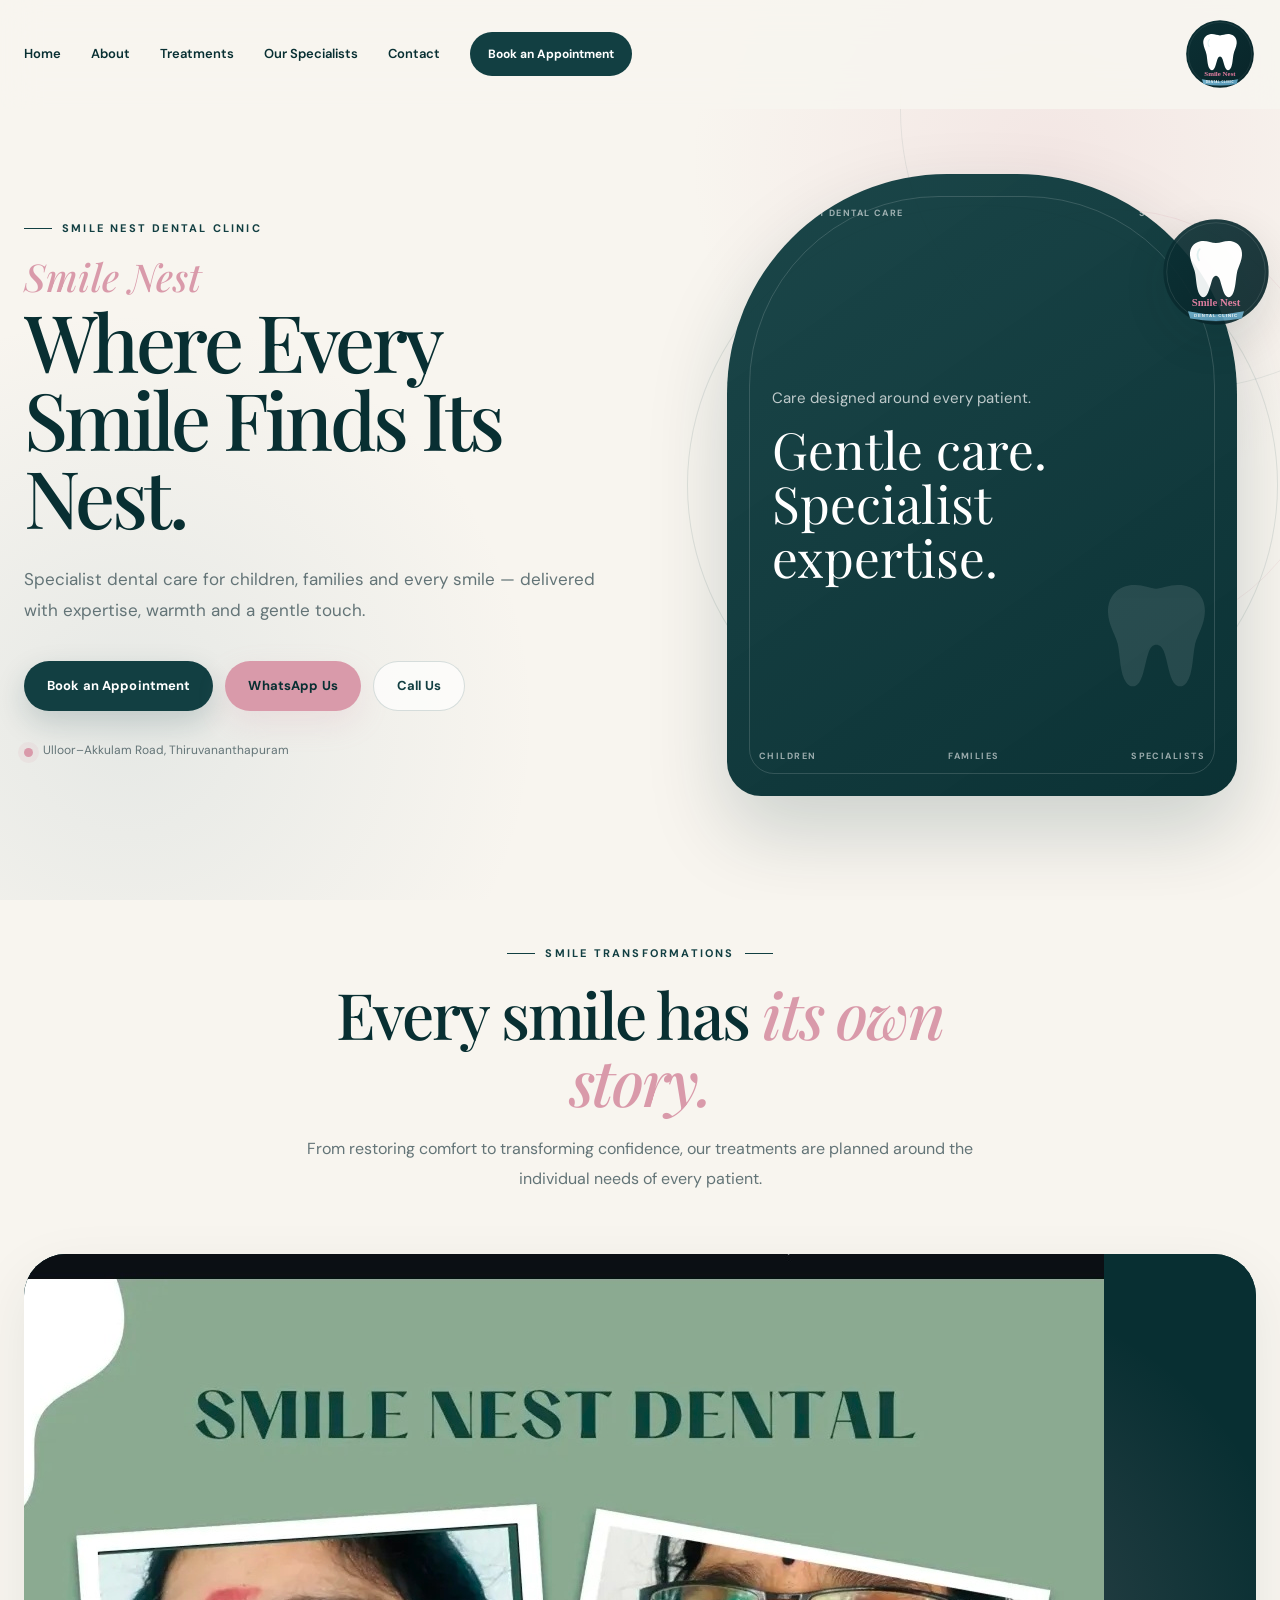
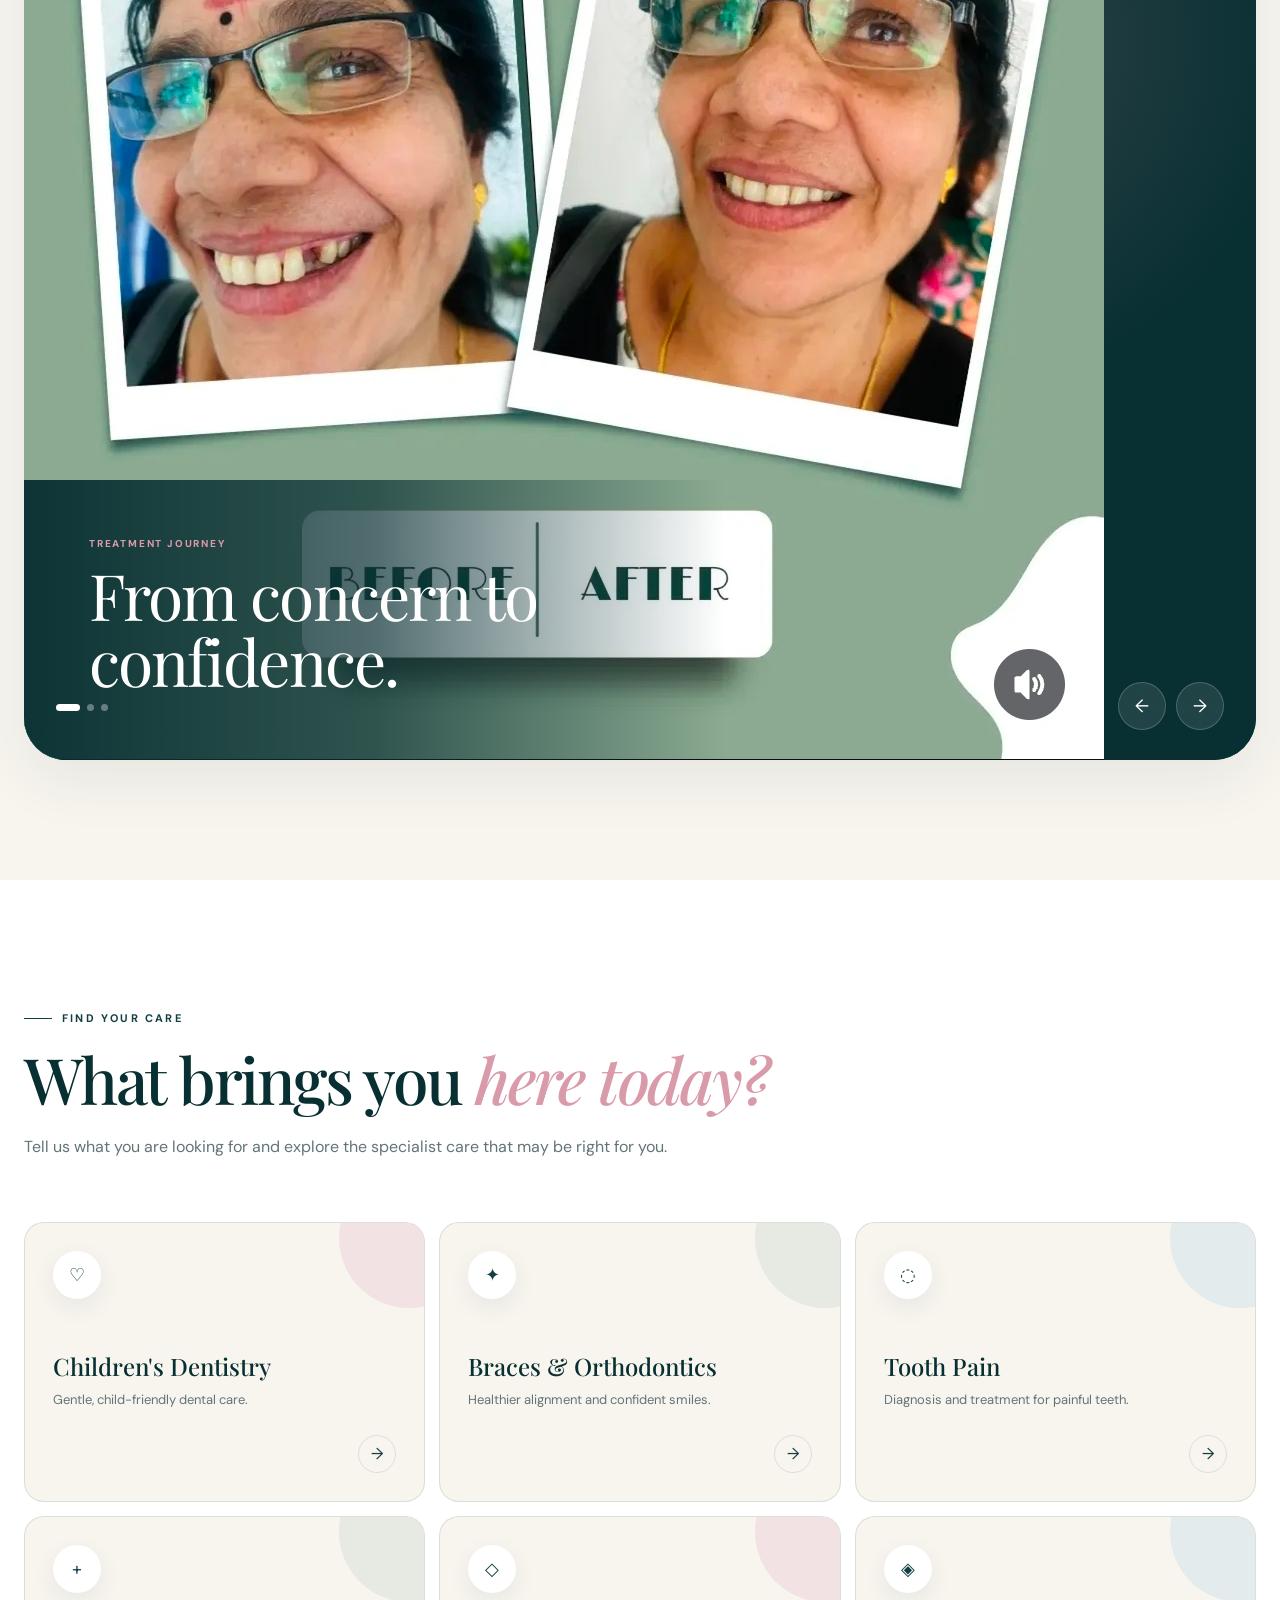
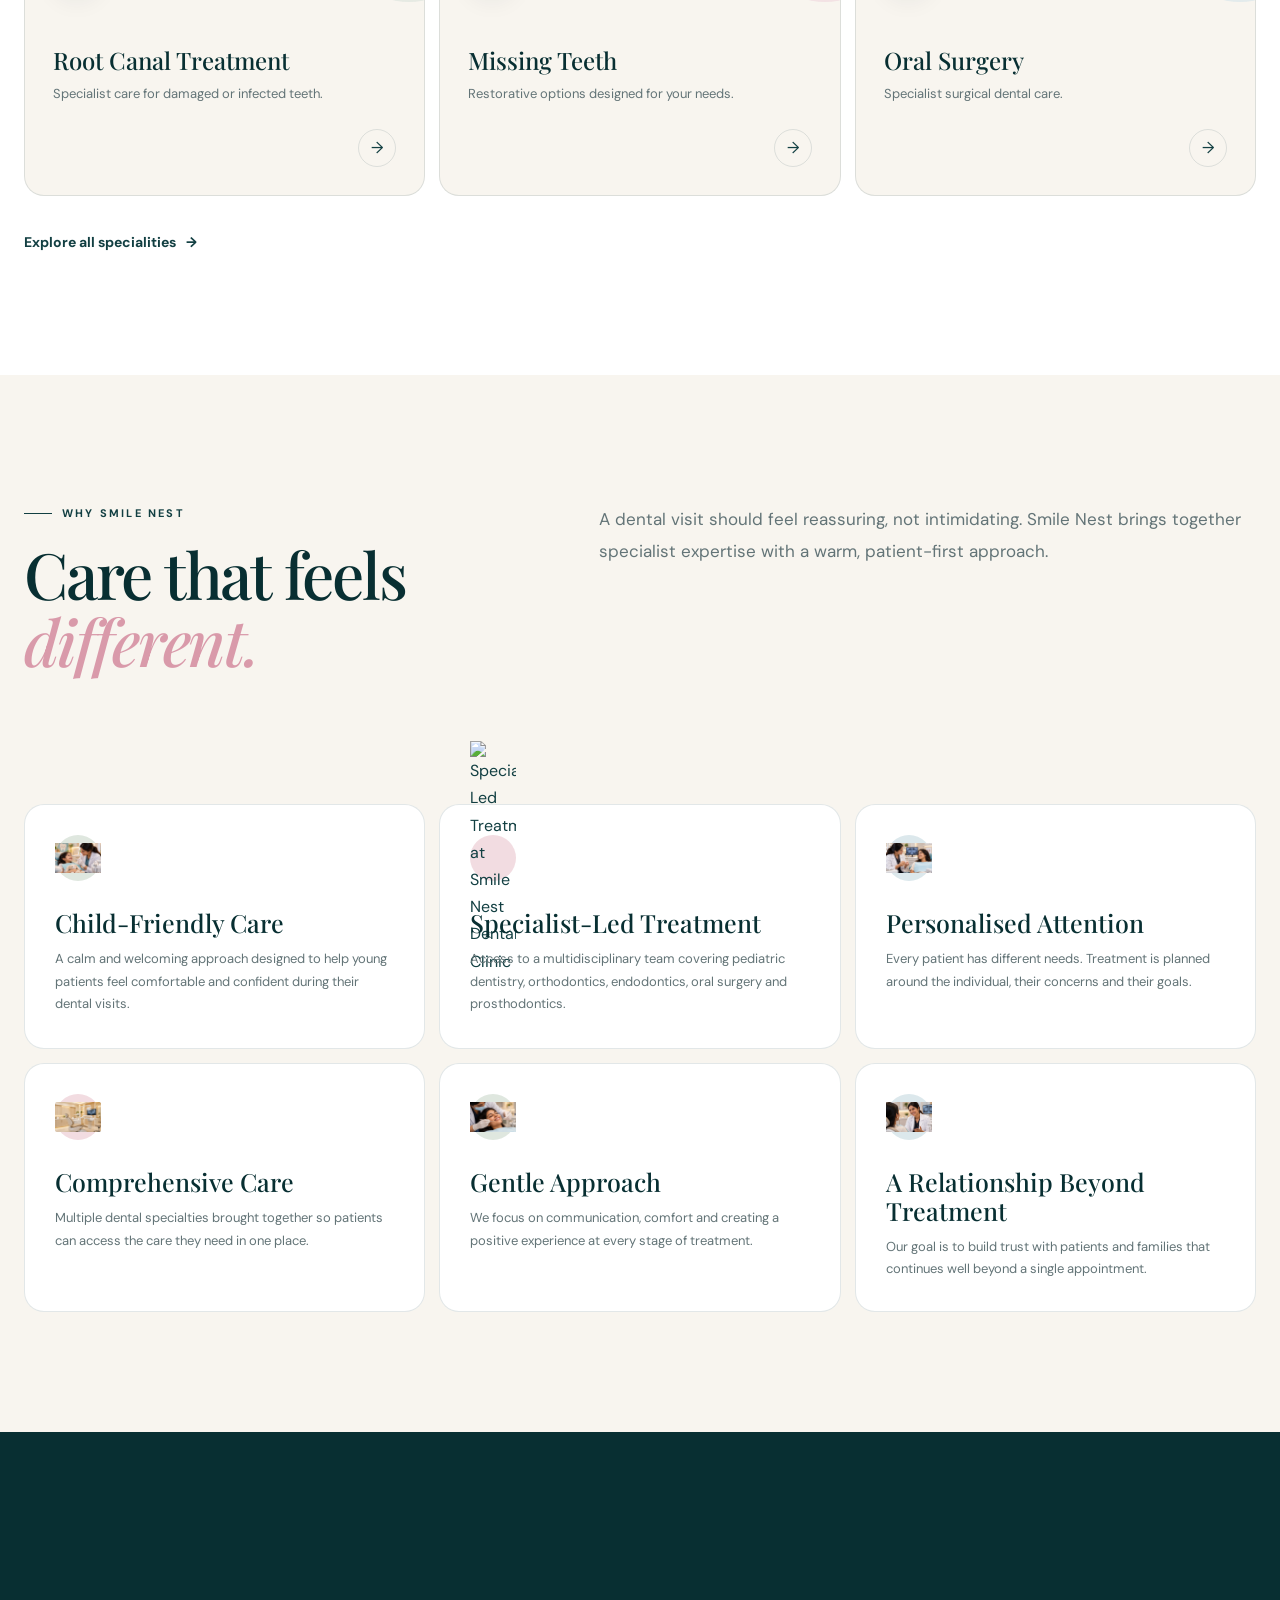
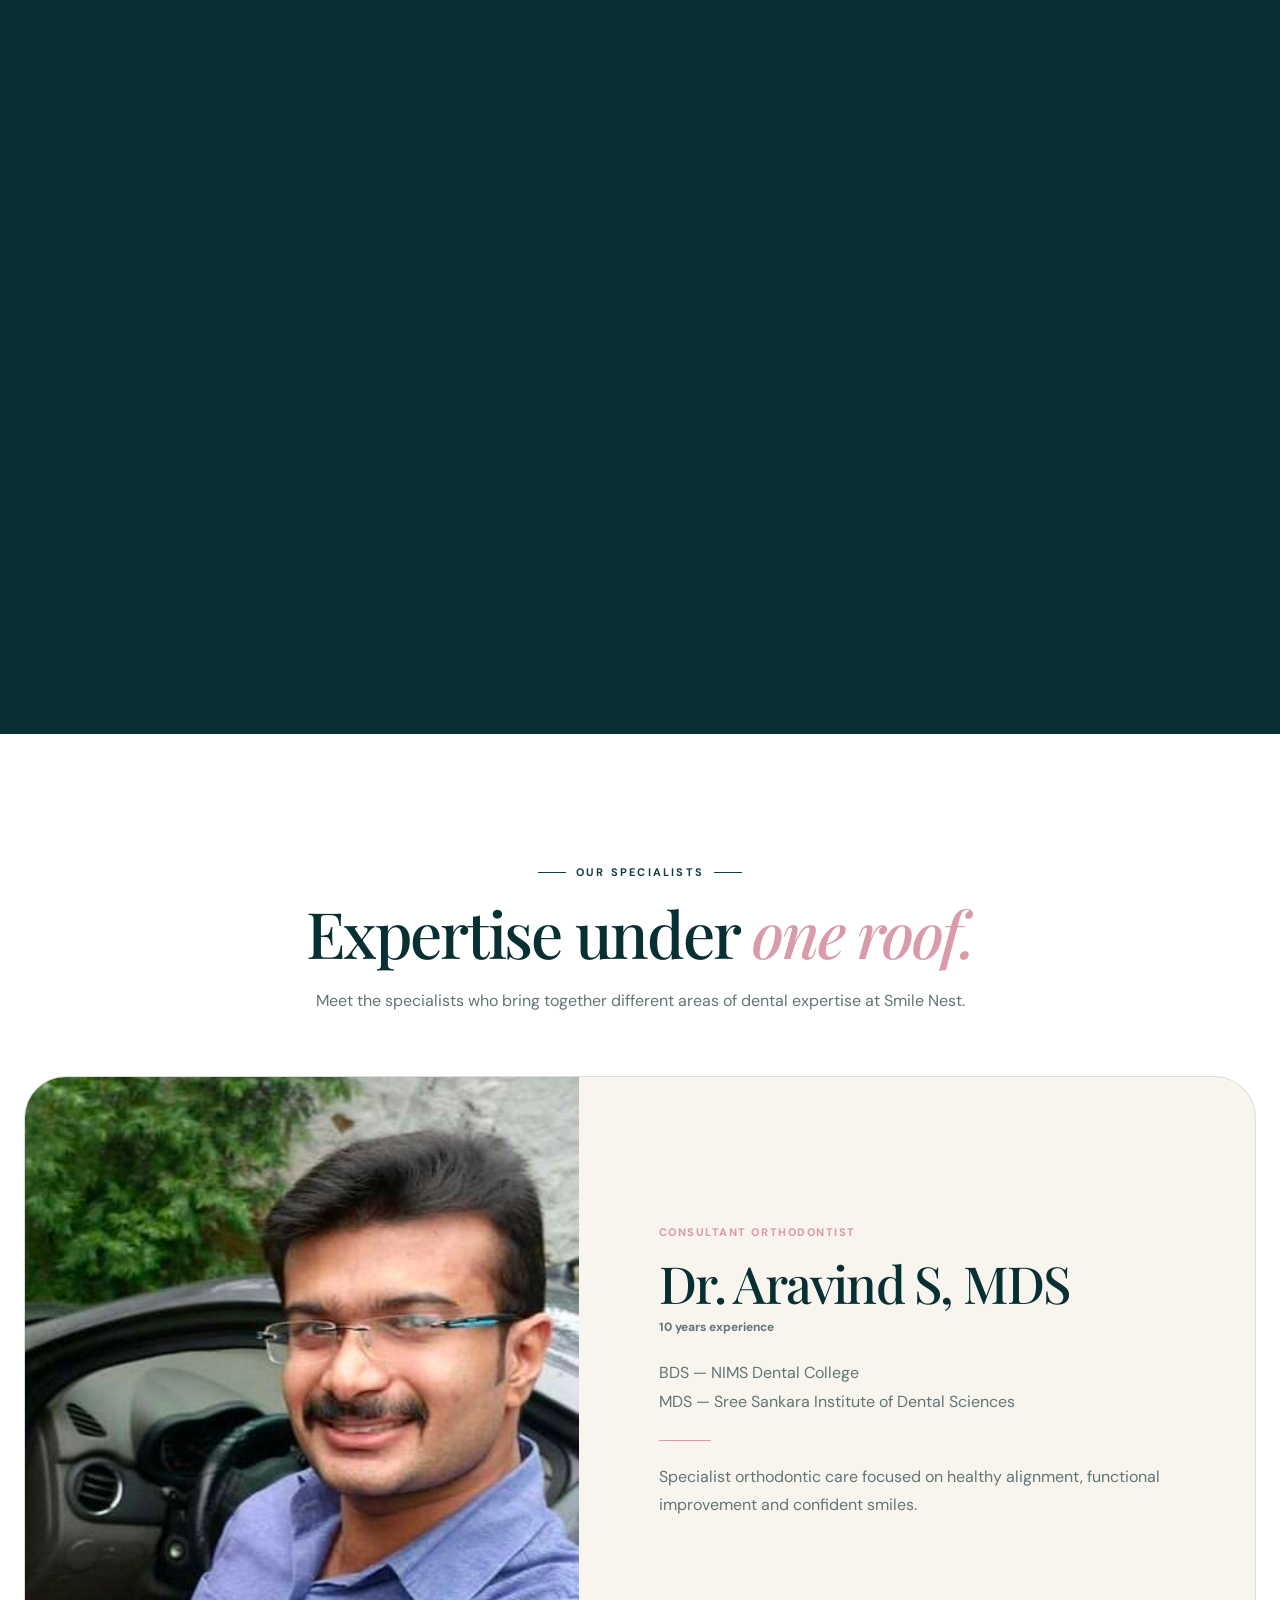
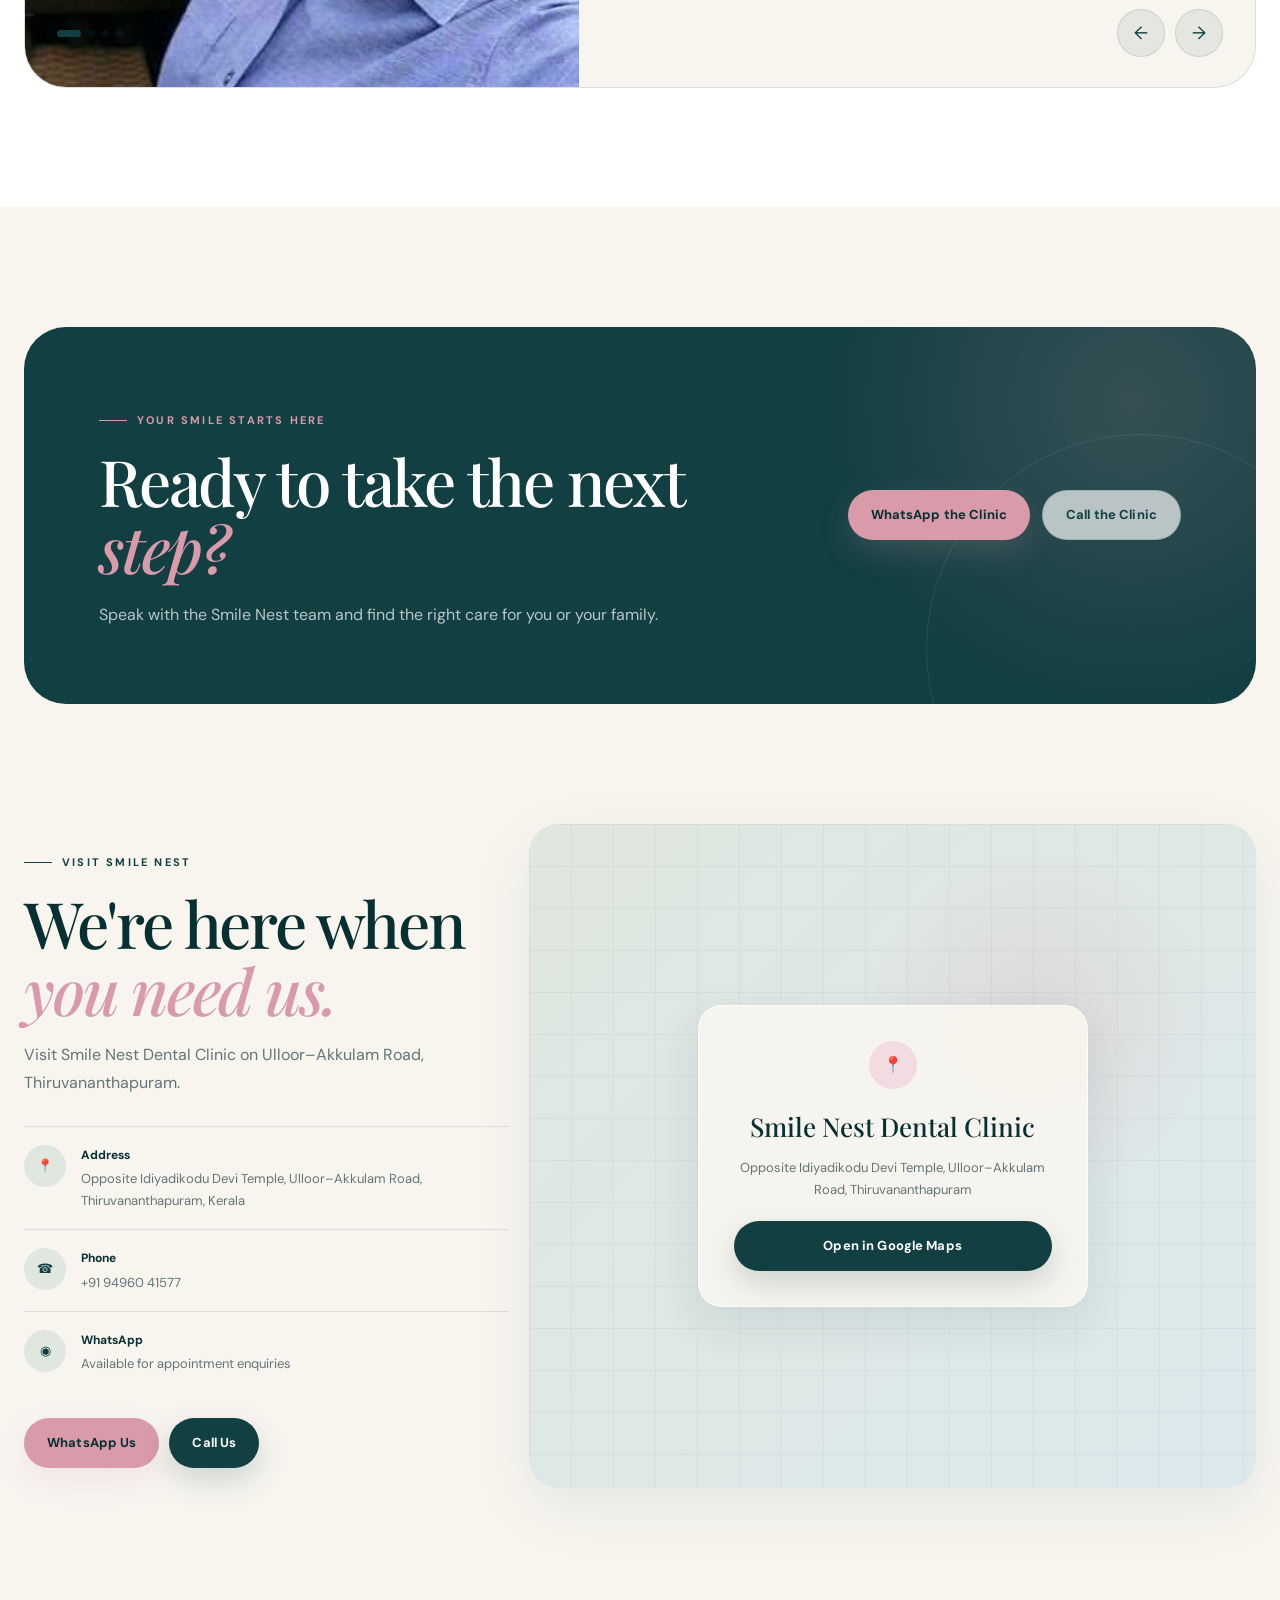
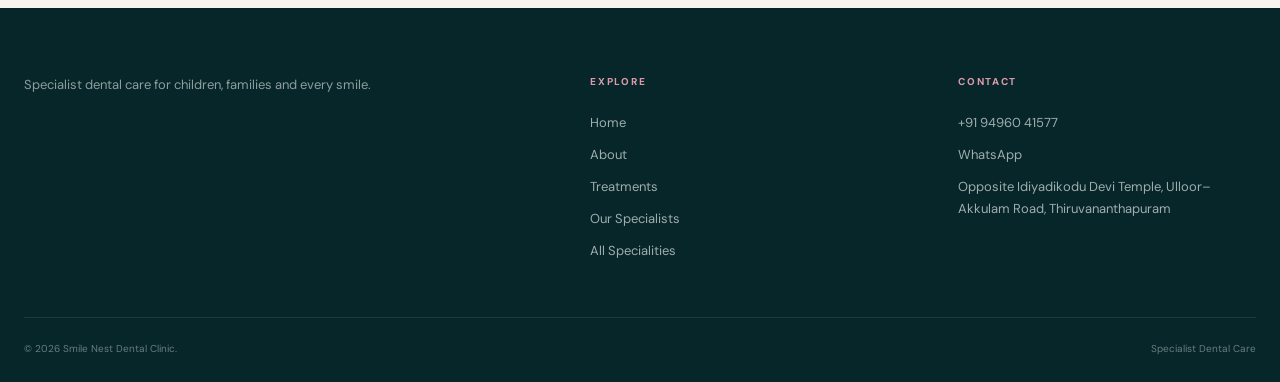
==== index.html @ cee41424 "Update index.html" ====
<!DOCTYPE html>
<html lang="en">
<head>

    <meta charset="UTF-8">

    <meta
        name="viewport"
        content="width=device-width, initial-scale=1.0"
    >

    <meta
        name="description"
        content="Smile Nest Dental Clinic in Thiruvananthapuram provides specialist dental care for children, families and patients of all ages."
    >

    <meta
        name="keywords"
        content="Smile Nest Dental Clinic, dentist Thiruvananthapuram, pediatric dentist Kerala, orthodontist Thiruvananthapuram, dental clinic Ulloor"
    >

    <meta name="theme-color" content="#123f42">

    <title>
        Smile Nest Dental Clinic | Specialist Dental Care in Thiruvananthapuram
    </title>

    <!-- Google Fonts -->
    <link rel="preconnect" href="https://fonts.googleapis.com">
    <link rel="preconnect" href="https://fonts.gstatic.com" crossorigin>

    <link
        href="https://fonts.googleapis.com/css2?family=DM+Sans:wght@400;500;600;700&family=Playfair+Display:wght@500;600;700&display=swap"
        rel="stylesheet"
    >

    <!-- Main Styles -->
    <link
        rel="stylesheet"
        href="css/style.css"
    >

    <!-- Animations -->
    <link
        rel="stylesheet"
        href="css/animations.css"
    >

</head>


<body>


<!-- =====================================================
     HEADER
     ===================================================== -->

<header class="site-header">

    <div class="container nav-container">

        <a
            href="index.html"
            class="logo"
            aria-label="Smile Nest Dental Clinic"
        >

            <img
                src="assets/icons/smile-nest-logo.svg"
                alt="Smile Nest Dental Clinic logo"
            >

        </a>


        <nav class="desktop-nav" aria-label="Main navigation">

            <a href="#home">Home</a>

            <a href="#about">About</a>

            <a href="#patient-needs">Treatments</a>

            <a href="#specialists">Our Specialists</a>

            <a href="#contact">Contact</a>

            <a
                href="#appointment"
                class="nav-button"
            >
                Book an Appointment
            </a>

        </nav>


        <button
            class="mobile-menu-button"
            type="button"
            aria-label="Open navigation"
            aria-expanded="false"
        >

            <span></span>
            <span></span>
            <span></span>

        </button>

    </div>


    <nav
        class="mobile-navigation"
        aria-label="Mobile navigation"
    >

        <a href="#home">Home</a>

        <a href="#about">About</a>

        <a href="#patient-needs">Treatments</a>

        <a href="#specialists">Our Specialists</a>

        <a href="#contact">Contact</a>

        <a
            href="#appointment"
            class="nav-button"
        >
            Book an Appointment
        </a>

    </nav>

</header>



<main>


<!-- =====================================================
     HERO
     ===================================================== -->

<section
    id="home"
    class="hero-section"
>

    <div class="hero-background-shape"></div>


    <div class="container hero-grid">


        <div class="hero-content">

            <div class="eyebrow">

                <span class="eyebrow-line"></span>

                Smile Nest Dental Clinic

            </div>


            <h1 class="hero-title">

                <span class="hero-brand">
                    Smile Nest
                </span>

                <span class="hero-main-title">
                    Where Every Smile Finds Its Nest.
                </span>

            </h1>


            <p class="hero-description">

                Specialist dental care for children, families and
                every smile — delivered with expertise, warmth
                and a gentle touch.

            </p>


            <div class="hero-actions">

                <a
                    href="#appointment"
                    class="btn btn-primary"
                >
                    Book an Appointment
                </a>


                <a
                    href="#"
                    class="btn btn-whatsapp"
                    data-action="whatsapp"
                >
                    WhatsApp Us
                </a>


                <a
                    href="tel:9496041577"
                    class="btn btn-secondary"
                >
                    Call Us
                </a>

            </div>


            <div class="hero-location">

                <span class="location-dot"></span>

                Ulloor–Akkulam Road, Thiruvananthapuram

            </div>

        </div>



        <!-- HERO VISUAL -->

        <div class="hero-visual">

            <div class="hero-image-wrapper">

                <div class="hero-circle"></div>


                <div class="hero-card">

                    <div class="hero-card-top">

                        <span>
                            Specialist Dental Care
                        </span>

                        <span>
                            Smile Nest
                        </span>

                    </div>


                    <div class="hero-card-content">

                        <p>
                            Care designed around
                            every patient.
                        </p>

                        <strong>
                            Gentle care.
                            Specialist expertise.
                        </strong>

                    </div>


                    <div class="hero-tooth">

                        <svg
                            viewBox="0 0 200 200"
                            xmlns="http://www.w3.org/2000/svg"
                            aria-hidden="true"
                        >

                            <path
                                d="M72 27
                                C52 30 39 47 40 68
                                C41 89 51 101 55 117
                                C59 135 58 163 68 176
                                C74 184 82 184 88 176
                                C95 166 97 146 102 131
                                C105 121 110 118 114 118
                                C119 118 124 121 127 131
                                C132 146 134 166 141 176
                                C147 184 155 184 161 176
                                C171 163 170 135 174 117
                                C178 101 188 89 189 68
                                C190 47 177 30 157 27
                                C137 24 124 32 114 32
                                C104 32 92 24 72 27Z"
                                fill="#ffffff"
                            />

                        </svg>

                    </div>


                    <div class="hero-card-bottom">

                        <span>
                            Children
                        </span>

                        <span>
                            Families
                        </span>

                        <span>
                            Specialists
                        </span>

                    </div>

                </div>


                <div class="hero-logo-watermark">

                    <img
                        src="assets/icons/smile-nest-logo.svg"
                        alt=""
                    >

                </div>

            </div>

        </div>

    </div>

</section>



<!-- =====================================================
     TRANSFORMATION SLIDESHOW
     ===================================================== -->

<section
    class="transformations-section"
    id="transformations"
>

    <div class="container">


        <div class="section-heading centered reveal">

            <div class="eyebrow centered">

                <span class="eyebrow-line"></span>

                Smile Transformations

                <span class="eyebrow-line"></span>

            </div>


            <h2>
                Every smile has
                <span>its own story.</span>
            </h2>


            <p>

                From restoring comfort to transforming confidence,
                our treatments are planned around the individual
                needs of every patient.

            </p>

        </div>


        <div
            class="transformation-carousel reveal-scale"
            data-carousel="transformations"
        >

            <div class="transformation-track">


                <article class="transformation-slide active">

                   <img
    src="assets/images/transformations/transformation-03.jpg.jpeg"
    alt="Smile transformation before and after"
    class="transformation-image"
>


                    <div class="transformation-caption">

                        <span>
                            Treatment Journey
                        </span>

                        <h3>
                            From concern to confidence.
                        </h3>

                    </div>

                </article>


                <article class="transformation-slide">

                   <img
    src="assets/images/transformations/transformation-01.jpg.jpeg"
    alt="Smile transformation before and after"
    class="transformation-image"
>


                    <div class="transformation-caption">

                        <span>
                            Smile Care
                        </span>

                        <h3>
                            A healthier smile can change everything.
                        </h3>

                    </div>

                </article>


                <article class="transformation-slide">

                   <img
    src="assets/images/transformations/transformation-02.jpg.jpeg"
    alt="Smile transformation before and after"
    class="transformation-image"
>


                    <div class="transformation-caption">

                        <span>
                            Personalised Treatment
                        </span>

                        <h3>
                            Care planned around you.
                        </h3>

                    </div>

                </article>

            </div>


            <button
                class="carousel-arrow carousel-prev"
                type="button"
                aria-label="Previous transformation"
            >
                ←
            </button>


            <button
                class="carousel-arrow carousel-next"
                type="button"
                aria-label="Next transformation"
            >
                →
            </button>


            <div class="carousel-dots">

                <button
                    type="button"
                    class="carousel-dot active"
                    aria-label="Transformation 1"
                ></button>

                <button
                    type="button"
                    class="carousel-dot"
                    aria-label="Transformation 2"
                ></button>

                <button
                    type="button"
                    class="carousel-dot"
                    aria-label="Transformation 3"
                ></button>

            </div>

        </div>

    </div>

</section>



<!-- =====================================================
     PATIENT NEEDS
     ===================================================== -->

<section
    class="patient-needs-section"
    id="patient-needs"
>

    <div class="container">


        <div class="section-heading reveal">

            <div class="eyebrow">

                <span class="eyebrow-line"></span>

                Find Your Care

            </div>


            <h2>
                What brings you
                <span>here today?</span>
            </h2>


            <p>

                Tell us what you are looking for and explore
                the specialist care that may be right for you.

            </p>

        </div>


        <div class="patient-needs-grid stagger">


            <a
                href="specialities.html#pediatric-dentistry"
                class="patient-need-card"
            >

                <span class="patient-need-icon">♡</span>

                <div>

                    <h3>
                        Children's Dentistry
                    </h3>

                    <p>
                        Gentle, child-friendly dental care.
                    </p>

                </div>

                <span class="patient-need-arrow">
                    →
                </span>

            </a>



            <a
                href="specialities.html#orthodontics"
                class="patient-need-card"
            >

                <span class="patient-need-icon">✦</span>

                <div>

                    <h3>
                        Braces &amp; Orthodontics
                    </h3>

                    <p>
                        Healthier alignment and confident smiles.
                    </p>

                </div>

                <span class="patient-need-arrow">
                    →
                </span>

            </a>



            <a
                href="specialities.html#endodontics"
                class="patient-need-card"
            >

                <span class="patient-need-icon">◌</span>

                <div>

                    <h3>
                        Tooth Pain
                    </h3>

                    <p>
                        Diagnosis and treatment for painful teeth.
                    </p>

                </div>

                <span class="patient-need-arrow">
                    →
                </span>

            </a>



            <a
                href="specialities.html#endodontics"
                class="patient-need-card"
            >

                <span class="patient-need-icon">+</span>

                <div>

                    <h3>
                        Root Canal Treatment
                    </h3>

                    <p>
                        Specialist care for damaged or infected teeth.
                    </p>

                </div>

                <span class="patient-need-arrow">
                    →
                </span>

            </a>



            <a
                href="specialities.html#prosthodontics"
                class="patient-need-card"
            >

                <span class="patient-need-icon">◇</span>

                <div>

                    <h3>
                        Missing Teeth
                    </h3>

                    <p>
                        Restorative options designed for your needs.
                    </p>

                </div>

                <span class="patient-need-arrow">
                    →
                </span>

            </a>



            <a
                href="specialities.html#oral-surgery"
                class="patient-need-card"
            >

                <span class="patient-need-icon">◈</span>

                <div>

                    <h3>
                        Oral Surgery
                    </h3>

                    <p>
                        Specialist surgical dental care.
                    </p>

                </div>

                <span class="patient-need-arrow">
                    →
                </span>

            </a>

        </div>


        <div class="section-link reveal">

            <a
                href="specialities.html"
                class="text-link"
            >
                Explore all specialities
                <span>→</span>
            </a>

        </div>

    </div>

</section>



<!-- =====================================================
     WHY SMILE NEST
     ===================================================== -->

<section
    class="why-section"
    id="about"
>

    <div class="container">

        <div class="why-intro-grid">

            <div class="section-heading reveal">

                <div class="eyebrow">

                    <span class="eyebrow-line"></span>

                    Why Smile Nest

                </div>

                <h2>
                    Care that feels
                    <span>different.</span>
                </h2>

            </div>

            <div class="why-intro-text reveal-right">

                <p>

                    A dental visit should feel reassuring,
                    not intimidating. Smile Nest brings together
                    specialist expertise with a warm,
                    patient-first approach.

                </p>

            </div>

        </div>


        <div class="why-grid stagger">


            <!-- CHILD-FRIENDLY CARE -->

            <article class="why-card">

                <div class="why-card-icon">
                    <img
                        src="assets/images/why-smile-nest/child-friendly.png"
                        alt="Child-Friendly Care at Smile Nest Dental Clinic"
                    >
                </div>

                <h3>
                    Child-Friendly Care
                </h3>

                <p>

                    A calm and welcoming approach designed
                    to help young patients feel comfortable
                    and confident during their dental visits.

                </p>

            </article>


            <!-- SPECIALIST-LED TREATMENT -->

            <article class="why-card">

                <div class="why-card-icon">
                    <img
                        src="assets/images/why-smile-nest/specialist-Led.png"
                        alt="Specialist-Led Treatment at Smile Nest Dental Clinic"
                    >
                </div>

                <h3>
                    Specialist-Led Treatment
                </h3>

                <p>

                    Access to a multidisciplinary team
                    covering pediatric dentistry, orthodontics,
                    endodontics, oral surgery and prosthodontics.

                </p>

            </article>


            <!-- PERSONALISED ATTENTION -->

            <article class="why-card">

                <div class="why-card-icon">
                    <img
                        src="assets/images/why-smile-nest/personalised.png"
                        alt="Personalised Dental Care at Smile Nest Dental Clinic"
                    >
                </div>

                <h3>
                    Personalised Attention
                </h3>

                <p>

                    Every patient has different needs.
                    Treatment is planned around the individual,
                    their concerns and their goals.

                </p>

            </article>


            <!-- COMPREHENSIVE CARE -->

            <article class="why-card">

                <div class="why-card-icon">
                    <img
                        src="assets/images/why-smile-nest/comprehensive.png"
                        alt="Comprehensive Dental Care at Smile Nest Dental Clinic"
                    >
                </div>

                <h3>
                    Comprehensive Care
                </h3>

                <p>

                    Multiple dental specialties brought
                    together so patients can access the
                    care they need in one place.

                </p>

            </article>


            <!-- GENTLE APPROACH -->

            <article class="why-card">

                <div class="why-card-icon">
                    <img
                        src="assets/images/why-smile-nest/gentle.png"
                        alt="Gentle Dental Care at Smile Nest Dental Clinic"
                    >
                </div>

                <h3>
                    Gentle Approach
                </h3>

                <p>

                    We focus on communication, comfort and
                    creating a positive experience at every
                    stage of treatment.

                </p>

            </article>


            <!-- RELATIONSHIP BEYOND TREATMENT -->

            <article class="why-card">

                <div class="why-card-icon">
                    <img
                        src="assets/images/why-smile-nest/treatment-beyond.png"
                        alt="Relationship Beyond Treatment at Smile Nest Dental Clinic"
                    >
                </div>

                <h3>
                    A Relationship Beyond Treatment
                </h3>

                <p>

                    Our goal is to build trust with patients
                    and families that continues well beyond
                    a single appointment.

                </p>

            </article>


        </div>

    </div>

</section>
</section>



<!-- =====================================================
     FOUNDER
     ===================================================== -->

<section
    class="founder-section"
    id="founder"
>

    <div class="container founder-grid">


        <div class="founder-photo reveal-left">

            <div class="founder-photo-inner">

                <img
    src="assets/images/founder/dr-greeshma-sg.jpg.jpeg"
    alt="Dr. Greeshma SG, Founder and Chief Dental Surgeon"
    class="founder-image"
>

            </div>


            <div class="founder-badge">

                <strong>
                    Founder
                </strong>

                <span>
                    Chief Dental Surgeon &amp;
                    Pediatric Dentist
                </span>

            </div>

        </div>



        <div class="founder-content reveal-right">

            <div class="eyebrow">

                <span class="eyebrow-line"></span>

                Meet the Founder

            </div>


            <h2>
                Built around a belief in
                <span>better dental care.</span>
            </h2>


            <p>

                Smile Nest Dental Clinic was founded by
                <strong>Dr. Greeshma SG, MDS</strong>,
                with the vision of creating a dental space
                where specialist expertise and genuine
                patient care come together.

            </p>


            <p>

                As a Pediatric Dentist and Chief Dental Surgeon,
                Dr. Greeshma places particular emphasis on
                creating positive dental experiences for children
                while providing comprehensive care for families.

            </p>


            <div class="founder-credentials">

                <div>

                    <strong>
                        Dr. Greeshma SG, MDS
                    </strong>

                    <span>
                        Founder &amp; Chief Dental Surgeon
                    </span>

                </div>


                <div>

                    <strong>
                        Pediatric Dentistry
                    </strong>

                    <span>
                        Specialist Care
                    </span>

                </div>

            </div>

        </div>

    </div>

</section>



<!-- =====================================================
     SPECIALISTS
     ===================================================== -->

<section
    class="specialists-section"
    id="specialists"
>

    <div class="container">

        <div class="section-heading centered reveal">

            <div class="eyebrow centered">

                <span class="eyebrow-line"></span>

                Our Specialists

                <span class="eyebrow-line"></span>

            </div>

            <h2>
                Expertise under
                <span>one roof.</span>
            </h2>

            <p>
                Meet the specialists who bring together
                different areas of dental expertise at
                Smile Nest.
            </p>

        </div>


        <div
            class="specialist-carousel reveal-scale"
            data-carousel="specialists"
        >

            <div class="specialist-track">


                <!-- =================================================
                     ARAVIND
                     ================================================= -->

                <article class="specialist-slide active">

                    <div class="specialist-image">

                        <img
                            src="assets/images/doctors/dr-aravind-s.jpg.jpeg"
                            alt="Dr. Aravind S, MDS, Consultant Orthodontist"
                        >

                    </div>


                    <div class="specialist-information">

                        <span class="specialist-role">
                            Consultant Orthodontist
                        </span>

                        <h3>
                            Dr. Aravind S, MDS
                        </h3>

                        <p class="specialist-experience">
                            10 years experience
                        </p>

                        <p>
                            BDS — NIMS Dental College
                            <br>
                            MDS — Sree Sankara Institute
                            of Dental Sciences
                        </p>

                        <div class="specialist-divider"></div>

                        <p>
                            Specialist orthodontic care
                            focused on healthy alignment,
                            functional improvement and
                            confident smiles.
                        </p>

                    </div>

                </article>


                <!-- =================================================
                     NAVEEN
                     ================================================= -->

                <article class="specialist-slide">

                    <div class="specialist-image">

                        <img
                            src="assets/images/doctors/dr-naveen-g.jpg.jpeg"
                            alt="Dr. Naveen G, MDS, Consultant Endodontist"
                        >

                    </div>


                    <div class="specialist-information">

                        <span class="specialist-role">
                            Consultant Endodontist
                        </span>

                        <h3>
                            Dr. Naveen G, MDS
                        </h3>

                        <p class="specialist-experience">
                            5 years experience
                        </p>

                        <p>
                            BDS — PMS College of Dental
                            Sciences and Research Centre
                            <br>
                            MDS — PMS College of Dental
                            Sciences and Research Centre
                        </p>

                        <div class="specialist-divider"></div>

                        <p>
                            Specialist treatment for
                            diseased or injured dental pulp,
                            including root canal care.
                        </p>

                    </div>

                </article>


                <!-- =================================================
                     REMYA
                     ================================================= -->

                <article class="specialist-slide">

                    <div class="specialist-image">

                        <img
                            src="assets/images/doctors/dr-remya-g.jpg.jpeg"
                            alt="Dr. Remya G, MDS, Oral and Maxillofacial Surgeon"
                        >

                    </div>


                    <div class="specialist-information">

                        <span class="specialist-role">
                            Oral &amp; Maxillofacial Surgeon
                        </span>

                        <h3>
                            Dr. Remya G, MDS
                        </h3>

                        <p>
                            Specialist surgical dental care
                            focused on oral and maxillofacial
                            conditions.
                        </p>

                        <div class="specialist-divider"></div>

                        <p>
                            Providing specialist assessment
                            and surgical management tailored
                            to each patient's needs.
                        </p>

                    </div>

                </article>


                <!-- =================================================
                     JOYAL
                     ================================================= -->

                <article class="specialist-slide">

                    <div class="specialist-image">

                        <img
                            src="assets/images/doctors/dr-joyal-jose-baby.jpg.jpeg"
                            alt="Dr. Joyal Jose Baby, MDS, Consultant Prosthodontist and Implantologist"
                        >

                    </div>


                    <div class="specialist-information">

                        <span class="specialist-role">
                            Consultant Prosthodontist
                            &amp; Implantologist
                        </span>

                        <h3>
                            Dr. Joyal Jose Baby, MDS
                        </h3>

                        <p class="specialist-experience">
                            6 years experience
                        </p>

                        <p>
                            BDS — PMNM Dental College,
                            Bangalore
                            <br>
                            MDS — PMS College of Dental
                            Sciences and Research Centre
                        </p>

                        <div class="specialist-divider"></div>

                        <p>
                            Also an Assistant Professor at
                            PMS College of Dental Sciences
                            and Research Centre.
                        </p>

                    </div>

                </article>

            </div>


            <!-- =================================================
                 NAVIGATION
                 ================================================= -->

            <button
                class="specialist-arrow specialist-prev"
                type="button"
                aria-label="Previous specialist"
            >
                ←
            </button>


            <button
                class="specialist-arrow specialist-next"
                type="button"
                aria-label="Next specialist"
            >
                →
            </button>


            <!-- =================================================
                 DOTS
                 ================================================= -->

            <div class="specialist-dots">

                <button
                    type="button"
                    class="specialist-dot active"
                    aria-label="Specialist 1"
                ></button>

                <button
                    type="button"
                    class="specialist-dot"
                    aria-label="Specialist 2"
                ></button>

                <button
                    type="button"
                    class="specialist-dot"
                    aria-label="Specialist 3"
                ></button>

                <button
                    type="button"
                    class="specialist-dot"
                    aria-label="Specialist 4"
                ></button>

            </div>

        </div>

    </div>

</section>


<!-- =====================================================
     CTA
     ===================================================== -->

<section
    class="appointment-section"
    id="appointment"
>

    <div class="container">


        <div class="appointment-inner reveal">


            <div class="appointment-text">

                <div class="eyebrow">

                    <span class="eyebrow-line"></span>

                    Your Smile Starts Here

                </div>


                <h2>
                    Ready to take the next
                    <span>step?</span>
                </h2>


                <p>

                    Speak with the Smile Nest team and
                    find the right care for you or your family.

                </p>

            </div>


            <div class="appointment-actions">

                <a
                    href="#"
                    class="btn btn-whatsapp"
                    data-appointment="whatsapp"
                >
                    WhatsApp the Clinic
                </a>


                <a
                    href="tel:9496041577"
                    class="btn btn-secondary"
                    data-appointment="call"
                >
                    Call the Clinic
                </a>

            </div>

        </div>

    </div>

</section>



<!-- =====================================================
     CONTACT
     ===================================================== -->

<section
    class="contact-section"
    id="contact"
>

    <div class="container contact-grid">


        <div class="contact-content reveal-left">

            <div class="eyebrow">

                <span class="eyebrow-line"></span>

                Visit Smile Nest

            </div>


            <h2>
                We're here when
                <span>you need us.</span>
            </h2>


            <p>

                Visit Smile Nest Dental Clinic on
                Ulloor–Akkulam Road, Thiruvananthapuram.

            </p>


            <div class="contact-details">


                <div class="contact-detail">

                    <div class="contact-icon">
                        📍
                    </div>

                    <div>

                        <strong>
                            Address
                        </strong>

                        <span>

                            Opposite Idiyadikodu Devi Temple,
                            Ulloor–Akkulam Road,
                            Thiruvananthapuram, Kerala

                        </span>

                    </div>

                </div>


                <div class="contact-detail">

                    <div class="contact-icon">
                        ☎
                    </div>

                    <div>

                        <strong>
                            Phone
                        </strong>

                        <span>
                            +91 94960 41577
                        </span>

                    </div>

                </div>


                <div class="contact-detail">

                    <div class="contact-icon">
                        ◉
                    </div>

                    <div>

                        <strong>
                            WhatsApp
                        </strong>

                        <span>
                            Available for appointment enquiries
                        </span>

                    </div>

                </div>

            </div>


            <div class="contact-buttons">

                <a
                    href="#"
                    class="btn btn-whatsapp"
                    data-action="whatsapp"
                >
                    WhatsApp Us
                </a>


                <a
                    href="tel:9496041577"
                    class="btn btn-primary"
                >
                    Call Us
                </a>

            </div>

        </div>



        <div class="map-card reveal-right">

            <div class="map-card-inner">

                <div class="map-text">

                    <div class="map-pin">
                        📍
                    </div>


                    <strong>
                        Smile Nest Dental Clinic
                    </strong>


                    <p>

                        Opposite Idiyadikodu Devi Temple,
                        Ulloor–Akkulam Road,
                        Thiruvananthapuram

                    </p>


                    <a
                        href="https://www.google.com/maps/search/?api=1&query=Smile+Nest+Dental+Clinic+Thiruvananthapuram"
                        target="_blank"
                        rel="noopener noreferrer"
                        class="btn btn-primary map-button"
                    >
                        Open in Google Maps
                    </a>

                </div>

            </div>

        </div>

    </div>

</section>



</main>



<!-- =====================================================
     FOOTER
     ===================================================== -->

<footer class="site-footer">

    <div class="container">


        <div class="footer-grid">


            <div class="footer-brand">

                <img
                    src="assets/icons/smile-nest-logo.svg"
                    alt="Smile Nest Dental Clinic"
                >


                <p>

                    Specialist dental care for children,
                    families and every smile.

                </p>

            </div>


            <div class="footer-column">

                <h3>
                    Explore
                </h3>

                <a href="#home">
                    Home
                </a>

                <a href="#about">
                    About
                </a>

                <a href="#patient-needs">
                    Treatments
                </a>

                <a href="#specialists">
                    Our Specialists
                </a>

                <a href="specialities.html">
                    All Specialities
                </a>

            </div>


            <div class="footer-column">

                <h3>
                    Contact
                </h3>

                <a href="tel:9496041577">
                    +91 94960 41577
                </a>

                <a
                    href="#"
                    data-action="whatsapp"
                >
                    WhatsApp
                </a>

                <p>

                    Opposite Idiyadikodu Devi Temple,
                    Ulloor–Akkulam Road,
                    Thiruvananthapuram

                </p>

            </div>

        </div>


        <div class="footer-bottom">

            <span>
                © <span data-current-year></span>
                Smile Nest Dental Clinic.
            </span>

            <span>
                Specialist Dental Care
            </span>

        </div>

    </div>

</footer>



<!-- =====================================================
     JAVASCRIPT
     ===================================================== -->

<script src="js/main.js"></script>

<script src="js/appointments.js"></script>

<script src="js/carousel.js"></script>


</body>

</html>
---- css/style.css ----
/* =========================================================
   SMILE NEST DENTAL CLINIC
   Premium Editorial Medical Website
   Main stylesheet matched to the current index.html
   ========================================================= */

:root {
    --forest: #123f42;
    --forest-dark: #082f32;
    --forest-deep: #062629;

    --ivory: #f8f5ef;
    --ivory-dark: #eee9df;
    --white: #ffffff;

    --sage: #a8bbaa;
    --sage-light: #dfe7df;

    --rose: #d99aaa;
    --rose-light: #f2dce1;

    --blue: #789caa;
    --blue-light: #dce8ec;

    --charcoal: #1b292c;
    --muted: #637477;
    --border: rgba(18, 63, 66, 0.12);

    --shadow-soft: 0 20px 60px rgba(8, 47, 50, 0.08);
    --shadow-card: 0 16px 45px rgba(8, 47, 50, 0.09);
    --shadow-hover: 0 24px 60px rgba(8, 47, 50, 0.14);

    --radius-sm: 12px;
    --radius-md: 20px;
    --radius-lg: 30px;
    --radius-xl: 42px;

    --container: 1240px;

    --heading-font: "Playfair Display", Georgia, serif;
    --body-font: "DM Sans", Arial, sans-serif;

    --transition: 420ms cubic-bezier(0.22, 1, 0.36, 1);
}

*,
*::before,
*::after {
    box-sizing: border-box;
}

html {
    scroll-behavior: smooth;
    scroll-padding-top: 100px;
}

body {
    margin: 0;
    background: var(--ivory);
    color: var(--charcoal);
    font-family: var(--body-font);
    font-size: 16px;
    line-height: 1.7;
    overflow-x: hidden;
}

body,
button,
input,
textarea,
select {
    font-family: var(--body-font);
}

img {
    display: block;
    max-width: 100%;
}

a,
button {
    -webkit-tap-highlight-color: transparent;
}

button {
    border: 0;
}

a {
    color: inherit;
    text-decoration: none;
}

p,
h1,
h2,
h3,
h4 {
    margin-top: 0;
}

::selection {
    background: var(--rose);
    color: var(--forest-dark);
}

.container {
    width: min(calc(100% - 48px), var(--container));
    margin-inline: auto;
}

.eyebrow {
    display: inline-flex;
    align-items: center;
    gap: 10px;
    margin-bottom: 20px;
    color: var(--forest);
    font-size: 11px;
    font-weight: 700;
    letter-spacing: .2em;
    line-height: 1.2;
    text-transform: uppercase;
}

.eyebrow.centered {
    justify-content: center;
}

.eyebrow-line {
    width: 28px;
    height: 1px;
    flex: 0 0 auto;
    background: currentColor;
}

.section-heading {
    max-width: 760px;
    margin-bottom: 60px;
}

.section-heading.centered {
    margin-inline: auto;
    text-align: center;
}

.section-heading h2,
.why-intro-grid h2,
.contact-content h2,
.appointment-text h2 {
    margin-bottom: 20px;
    color: var(--forest-dark);
    font-family: var(--heading-font);
    font-size: clamp(42px, 5vw, 72px);
    font-weight: 500;
    letter-spacing: -.035em;
    line-height: 1.05;
}

.section-heading h2 span,
.contact-content h2 span,
.appointment-text h2 span {
    color: var(--rose);
    font-style: italic;
}

.section-heading p {
    max-width: 680px;
    margin-bottom: 0;
    color: var(--muted);
    line-height: 1.85;
}

.section-heading.centered p {
    margin-inline: auto;
}

.text-link {
    display: inline-flex;
    align-items: center;
    gap: 10px;
    color: var(--forest);
    font-size: 14px;
    font-weight: 700;
}

.text-link span {
    transition: transform var(--transition);
}

.text-link:hover span {
    transform: translateX(5px);
}

/* =========================================================
   HEADER
   ========================================================= */

.site-header {
    position: fixed;
    z-index: 1000;
    top: 0;
    left: 0;
    width: 100%;
    padding: 18px 0;
    background: rgba(248, 245, 239, .88);
    border-bottom: 1px solid transparent;
    backdrop-filter: blur(18px);
    -webkit-backdrop-filter: blur(18px);
    transition:
        background var(--transition),
        box-shadow var(--transition),
        padding var(--transition),
        border-color var(--transition);
}

.site-header.scrolled {
    padding: 11px 0;
    background: rgba(248, 245, 239, .97);
    border-bottom-color: var(--border);
    box-shadow: 0 8px 35px rgba(8, 47, 50, .06);
}

.nav-container {
    display: flex;
    align-items: center;
    justify-content: flex-end;
    gap: 28px;
}

.logo {
    order: 3;
    width: 72px;
    height: 72px;
    display: inline-flex;
    flex: 0 0 auto;
    align-items: center;
    justify-content: center;
    overflow: hidden;
    transition: transform var(--transition);
}

.logo:hover {
    transform: translateY(-2px);
}

.logo img {
    width: 100%;
    height: 100%;
    object-fit: contain;
}

.desktop-nav {
    order: 1;
    margin-right: auto;
    display: flex;
    align-items: center;
    gap: 30px;
}

.desktop-nav a:not(.nav-button) {
    position: relative;
    color: var(--forest-dark);
    font-size: 13px;
    font-weight: 600;
}

.desktop-nav a:not(.nav-button)::after {
    content: "";
    position: absolute;
    left: 0;
    bottom: -7px;
    width: 0;
    height: 1px;
    background: var(--rose);
    transition: width var(--transition);
}

.desktop-nav a:not(.nav-button):hover {
    color: var(--rose);
}

.desktop-nav a:not(.nav-button):hover::after {
    width: 100%;
}

.nav-button {
    min-height: 44px;
    display: inline-flex;
    align-items: center;
    justify-content: center;
    padding: 0 18px;
    border-radius: 999px;
    background: var(--forest);
    color: var(--white);
    font-size: 12px;
    font-weight: 700;
    transition: transform var(--transition), background var(--transition), box-shadow var(--transition);
}

.nav-button:hover {
    transform: translateY(-2px);
    background: var(--forest-dark);
    box-shadow: 0 12px 28px rgba(18, 63, 66, .16);
}

.mobile-menu-button {
    order: 2;
    position: relative;
    display: none;
    width: 46px;
    height: 46px;
    align-items: center;
    justify-content: center;
    background: var(--forest);
    color: var(--white);
    border-radius: 50%;
    cursor: pointer;
}

.mobile-menu-button span {
    position: absolute;
    width: 18px;
    height: 1.5px;
    background: currentColor;
    transition: transform var(--transition), opacity var(--transition);
}

.mobile-menu-button span:nth-child(1) {
    transform: translateY(-6px);
}

.mobile-menu-button span:nth-child(3) {
    transform: translateY(6px);
}

.mobile-menu-button.active span:nth-child(1) {
    transform: rotate(45deg);
}

.mobile-menu-button.active span:nth-child(2) {
    opacity: 0;
}

.mobile-menu-button.active span:nth-child(3) {
    transform: rotate(-45deg);
}

.mobile-navigation {
    position: fixed;
    z-index: 990;
    top: 90px;
    left: 16px;
    right: 16px;
    display: none;
    padding: 18px;
    background: rgba(248, 245, 239, .98);
    border: 1px solid var(--border);
    border-radius: 20px;
    box-shadow: var(--shadow-hover);
    backdrop-filter: blur(18px);
}

.mobile-navigation.open {
    display: block;
}

.mobile-navigation a {
    display: block;
    padding: 13px 14px;
    border-radius: 10px;
    color: var(--forest-dark);
    font-size: 14px;
    font-weight: 600;
}

.mobile-navigation a:hover {
    background: var(--white);
}

.mobile-navigation .nav-button {
    margin-top: 6px;
    color: var(--white);
    text-align: center;
}

/* =========================================================
   BUTTONS
   ========================================================= */

.btn {
    position: relative;
    min-height: 50px;
    display: inline-flex;
    align-items: center;
    justify-content: center;
    gap: 9px;
    padding: 0 23px;
    border-radius: 999px;
    font-size: 13px;
    font-weight: 700;
    letter-spacing: .01em;
    cursor: pointer;
    overflow: hidden;
    transition: transform var(--transition), background var(--transition), color var(--transition), box-shadow var(--transition);
}

.btn::after {
    content: "";
    position: absolute;
    top: 0;
    left: -120%;
    width: 70%;
    height: 100%;
    background: linear-gradient(100deg, transparent, rgba(255,255,255,.18), transparent);
    transform: skewX(-18deg);
    transition: left 650ms ease;
}

.btn:hover::after {
    left: 140%;
}

.btn:hover {
    transform: translateY(-3px);
}

.btn-primary {
    background: var(--forest);
    color: var(--white);
    box-shadow: 0 12px 30px rgba(18,63,66,.18);
}

.btn-primary:hover {
    background: var(--forest-dark);
    box-shadow: 0 18px 35px rgba(18,63,66,.25);
}

.btn-secondary {
    background: rgba(255,255,255,.68);
    color: var(--forest);
    border: 1px solid rgba(18,63,66,.16);
}

.btn-secondary:hover {
    background: var(--white);
    box-shadow: 0 12px 30px rgba(8,47,50,.09);
}

.btn-whatsapp {
    background: var(--rose);
    color: var(--forest-dark);
    box-shadow: 0 12px 30px rgba(217,154,170,.18);
}

.btn-whatsapp:hover {
    background: #e1a6b5;
    box-shadow: 0 18px 35px rgba(217,154,170,.25);
}

/* =========================================================
   HERO
   ========================================================= */

.hero-section {
    position: relative;
    min-height: 100svh;
    padding: 155px 0 85px;
    display: flex;
    align-items: center;
    overflow: hidden;
    background:
        radial-gradient(circle at 82% 18%, rgba(217,154,170,.16), transparent 28%),
        radial-gradient(circle at 10% 80%, rgba(120,156,170,.14), transparent 30%),
        var(--ivory);
}

.hero-background-shape {
    position: absolute;
    top: -170px;
    right: -180px;
    width: 560px;
    height: 560px;
    border: 1px solid rgba(18,63,66,.08);
    border-radius: 50%;
}

.hero-background-shape::after {
    content: "";
    position: absolute;
    right: 130px;
    bottom: -250px;
    width: 430px;
    height: 430px;
    border: 1px solid rgba(217,154,170,.16);
    border-radius: 50%;
}

.hero-grid {
    position: relative;
    z-index: 2;
    width: min(calc(100% - 48px), var(--container));
    margin-inline: auto;
    display: grid;
    grid-template-columns: minmax(0, 1.05fr) minmax(380px, .95fr);
    align-items: center;
    gap: 80px;
}

.hero-content {
    max-width: 720px;
}

.hero-title {
    margin: 0 0 28px;
}

.hero-brand {
    display: block;
    margin-bottom: 5px;
    color: var(--rose);
    font-family: var(--heading-font);
    font-size: clamp(27px, 3vw, 43px);
    font-style: italic;
    font-weight: 500;
    line-height: 1.1;
}

.hero-main-title {
    display: block;
    color: var(--forest-dark);
    font-family: var(--heading-font);
    font-size: clamp(50px, 6.2vw, 88px);
    font-weight: 500;
    letter-spacing: -.045em;
    line-height: .98;
}

.hero-description {
    max-width: 620px;
    margin-bottom: 34px;
    color: var(--muted);
    font-size: 17px;
    line-height: 1.85;
}

.hero-actions {
    display: flex;
    flex-wrap: wrap;
    gap: 12px;
    margin-bottom: 30px;
}

.hero-location {
    display: flex;
    align-items: flex-start;
    gap: 10px;
    max-width: 480px;
    color: var(--muted);
    font-size: 12px;
    line-height: 1.6;
}

.location-dot {
    width: 9px;
    height: 9px;
    flex: 0 0 auto;
    margin-top: 7px;
    background: var(--rose);
    border-radius: 50%;
    box-shadow: 0 0 0 6px rgba(217,154,170,.12);
}

.hero-visual {
    position: relative;
    min-height: 570px;
    display: flex;
    align-items: center;
    justify-content: center;
}

.hero-image-wrapper {
    position: relative;
    width: min(100%, 510px);
    aspect-ratio: .82;
}

.hero-circle {
    position: absolute;
    inset: 5% -8% 5% -8%;
    border: 1px solid rgba(18,63,66,.1);
    border-radius: 50%;
}

.hero-card {
    position: absolute;
    inset: 0;
    overflow: hidden;
    border-radius: 220px 220px 34px 34px;
    background: linear-gradient(145deg, rgba(18,63,66,.96), rgba(8,47,50,.99));
    box-shadow: 0 35px 80px rgba(8,47,50,.18);
}

.hero-card::before {
    content: "";
    position: absolute;
    inset: 22px;
    border: 1px solid rgba(255,255,255,.15);
    border-radius: 190px 190px 25px 25px;
}

.hero-card-top,
.hero-card-bottom {
    position: absolute;
    z-index: 3;
    left: 32px;
    right: 32px;
    display: flex;
    justify-content: space-between;
    gap: 15px;
    color: rgba(255,255,255,.58);
    font-size: 9px;
    font-weight: 700;
    letter-spacing: .16em;
    text-transform: uppercase;
}

.hero-card-top {
    top: 32px;
}

.hero-card-bottom {
    bottom: 32px;
}

.hero-card-content {
    position: absolute;
    z-index: 2;
    left: 45px;
    right: 45px;
    top: 50%;
    transform: translateY(-50%);
}

.hero-card-content p {
    max-width: 290px;
    margin-bottom: 12px;
    color: rgba(255,255,255,.72);
    font-size: 15px;
}

.hero-card-content strong {
    display: block;
    max-width: 360px;
    color: var(--white);
    font-family: var(--heading-font);
    font-size: clamp(34px, 4vw, 56px);
    font-weight: 400;
    line-height: 1.05;
}

.hero-tooth {
    position: absolute;
    right: 25px;
    bottom: 90px;
    width: 130px;
    opacity: .1;
}

.hero-tooth svg {
    width: 100%;
}

.hero-logo-watermark {
    position: absolute;
    right: -35px;
    top: 42px;
    width: 112px;
    opacity: .92;
    filter: drop-shadow(0 15px 25px rgba(8,47,50,.12));
}

.hero-logo-watermark img {
    width: 100%;
}

/* =========================================================
   TRANSFORMATIONS
   ========================================================= */

.transformations-section {
    padding: 35px 0 120px;
    background: var(--ivory);
}

.transformation-carousel {
    position: relative;
    overflow: hidden;
    border-radius: var(--radius-xl);
    background: var(--forest-dark);
    box-shadow: var(--shadow-soft);
    touch-action: pan-y;
}

.transformation-track {
    position: relative;
    width: 100%;
}

.transformation-slide {
    position: relative;
    display: none;
    min-height: 560px;
    overflow: hidden;
    background:
        radial-gradient(circle at 75% 35%, rgba(217,154,170,.2), transparent 30%),
        var(--forest-dark);
}

.transformation-slide.active {
    display: block;
}

.transformation-placeholder {
    position: absolute;
    inset: 0;
    display: flex;
    flex-direction: column;
    align-items: center;
    justify-content: center;
    gap: 8px;
    background:
        linear-gradient(135deg, rgba(120,156,170,.18), transparent 45%),
        linear-gradient(45deg, rgba(217,154,170,.12), transparent 55%);
    color: rgba(255,255,255,.55);
    text-align: center;
    text-transform: uppercase;
    letter-spacing: .13em;
    font-size: 11px;
    font-weight: 700;
}

.transformation-placeholder small {
    color: rgba(255,255,255,.32);
    font-size: 9px;
    letter-spacing: .08em;
}

.transformation-caption {
    position: absolute;
    z-index: 3;
    left: 0;
    bottom: 0;
    width: min(700px, 75%);
    padding: 55px 65px 65px;
    background: linear-gradient(90deg, rgba(8,47,50,.96), rgba(8,47,50,.7), transparent);
}

.transformation-caption span {
    display: block;
    margin-bottom: 10px;
    color: var(--rose);
    font-size: 10px;
    font-weight: 800;
    letter-spacing: .18em;
    text-transform: uppercase;
}

.transformation-caption h3 {
    margin: 0;
    color: var(--white);
    font-family: var(--heading-font);
    font-size: clamp(36px, 5vw, 64px);
    font-weight: 400;
    line-height: 1.04;
    letter-spacing: -.03em;
}

.carousel-arrow,
.specialist-arrow {
    position: absolute;
    z-index: 10;
    width: 48px;
    height: 48px;
    display: inline-flex;
    align-items: center;
    justify-content: center;
    border: 1px solid rgba(255,255,255,.2);
    border-radius: 50%;
    background: rgba(255,255,255,.1);
    color: var(--white);
    font-size: 18px;
    cursor: pointer;
    backdrop-filter: blur(12px);
    transition: background var(--transition), transform var(--transition);
}

.carousel-arrow:hover {
    background: rgba(255,255,255,.2);
    transform: translateY(-2px);
}

.carousel-prev {
    right: 90px;
    bottom: 30px;
}

.carousel-next {
    right: 32px;
    bottom: 30px;
}

.carousel-dots,
.specialist-dots {
    position: absolute;
    z-index: 11;
    left: 32px;
    bottom: 49px;
    display: flex;
    align-items: center;
    gap: 7px;
}

.carousel-dot,
.specialist-dot {
    width: 7px;
    height: 7px;
    padding: 0;
    border-radius: 999px;
    background: rgba(255,255,255,.35);
    cursor: pointer;
    transition: width var(--transition), background var(--transition);
}

.carousel-dot.active,
.specialist-dot.active {
    width: 24px;
    background: var(--white);
}

/* =========================================================
   PATIENT NEEDS
   ========================================================= */

.patient-needs-section {
    padding: 120px 0;
    background: var(--white);
}

.patient-needs-grid {
    display: grid;
    grid-template-columns: repeat(3, 1fr);
    gap: 14px;
}

.patient-need-card {
    position: relative;
    min-height: 280px;
    display: flex;
    flex-direction: column;
    justify-content: space-between;
    padding: 28px;
    overflow: hidden;
    background: var(--ivory);
    border: 1px solid var(--border);
    border-radius: var(--radius-md);
    transition: transform var(--transition), box-shadow var(--transition), background var(--transition);
}

.patient-need-card::before {
    content: "";
    position: absolute;
    right: -55px;
    top: -55px;
    width: 140px;
    height: 140px;
    border-radius: 50%;
    background: var(--rose-light);
    opacity: .72;
}

.patient-need-card:nth-child(2n)::before { background: var(--sage-light); }
.patient-need-card:nth-child(3n)::before { background: var(--blue-light); }

.patient-need-card:hover {
    transform: translateY(-7px);
    background: var(--white);
    box-shadow: var(--shadow-hover);
}

.patient-need-icon,
.patient-need-card h3,
.patient-need-card p,
.patient-need-arrow {
    position: relative;
    z-index: 2;
}

.patient-need-icon {
    width: 48px;
    height: 48px;
    display: flex;
    align-items: center;
    justify-content: center;
    background: var(--white);
    border-radius: 50%;
    color: var(--forest);
    font-size: 18px;
    box-shadow: 0 8px 25px rgba(8,47,50,.07);
}

.patient-need-card h3 {
    margin: 30px 0 8px;
    color: var(--forest-dark);
    font-family: var(--heading-font);
    font-size: 24px;
    font-weight: 500;
    line-height: 1.15;
}

.patient-need-card p {
    margin: 0;
    color: var(--muted);
    font-size: 13px;
    line-height: 1.7;
}

.patient-need-arrow {
    align-self: flex-end;
    width: 38px;
    height: 38px;
    display: flex;
    align-items: center;
    justify-content: center;
    border: 1px solid var(--border);
    border-radius: 50%;
    color: var(--forest);
    transition: background var(--transition), color var(--transition), transform var(--transition);
}

.patient-need-card:hover .patient-need-arrow {
    background: var(--forest);
    color: var(--white);
    transform: rotate(-45deg);
}

.section-link {
    margin-top: 32px;
}

/* =========================================================
   WHY
   ========================================================= */

.why-section {
    padding: 120px 0;
    background: var(--ivory);
}

.why-intro-grid {
    display: grid;
    grid-template-columns: minmax(280px,.85fr) minmax(0,1.15fr);
    gap: 90px;
    align-items: start;
    margin-bottom: 70px;
}

.why-intro-grid h2 {
    margin: 0;
}

.why-intro-text {
    padding-top: 8px;
}

.why-intro-text p {
    max-width: 650px;
    margin: 0;
    color: var(--muted);
    font-size: 17px;
    line-height: 1.9;
}

.why-grid {
    display: grid;
    grid-template-columns: repeat(3, 1fr);
    gap: 14px;
}

.why-card {
    min-height: 245px;
    padding: 30px;
    background: var(--white);
    border: 1px solid var(--border);
    border-radius: var(--radius-md);
    transition: transform var(--transition), box-shadow var(--transition);
}

.why-card:hover {
    transform: translateY(-7px);
    box-shadow: var(--shadow-card);
}

.why-card-icon {
    width: 46px;
    height: 46px;
    display: flex;
    align-items: center;
    justify-content: center;
    margin-bottom: 28px;
    background: var(--sage-light);
    border-radius: 50%;
    color: var(--forest);
    font-size: 16px;
}

.why-card:nth-child(2n) .why-card-icon { background: var(--rose-light); }
.why-card:nth-child(3n) .why-card-icon { background: var(--blue-light); }

.why-card h3 {
    margin-bottom: 10px;
    color: var(--forest-dark);
    font-family: var(--heading-font);
    font-size: 25px;
    font-weight: 500;
    line-height: 1.15;
}

.why-card p {
    margin: 0;
    color: var(--muted);
    font-size: 13px;
    line-height: 1.75;
}

/* =========================================================
   FOUNDER
   ========================================================= */

.founder-section {
    padding: 120px 0;
    background: var(--forest-dark);
    color: var(--white);
}

.founder-grid {
    display: grid;
    grid-template-columns: minmax(0,.95fr) minmax(0,1.05fr);
    gap: 90px;
    align-items: center;
}

.founder-photo {
    position: relative;
}

.founder-photo-inner {
    position: relative;
    width: 100%;
    max-width: 560px;
    aspect-ratio: .82;
    overflow: hidden;
    background: rgba(255,255,255,.05);
    border-radius: 250px 250px 30px 30px;
}

.founder-photo-inner img {
    width: 100%;
    height: 100%;
    object-fit: cover;
}

.founder-placeholder {
    position: absolute;
    inset: 0;
    display: flex;
    align-items: center;
    justify-content: center;
    padding: 40px;
    background:
        radial-gradient(circle at 50% 30%, rgba(217,154,170,.22), transparent 35%),
        rgba(255,255,255,.04);
    color: rgba(255,255,255,.5);
    text-align: center;
    font-size: 12px;
    letter-spacing: .1em;
    text-transform: uppercase;
}

.founder-badge {
    position: absolute;
    z-index: 3;
    right: -30px;
    bottom: 35px;
    width: 155px;
    height: 155px;
    display: flex;
    flex-direction: column;
    align-items: center;
    justify-content: center;
    padding: 20px;
    background: var(--rose);
    border-radius: 50%;
    color: var(--forest-dark);
    text-align: center;
    box-shadow: 0 20px 45px rgba(0,0,0,.2);
}

.founder-badge strong {
    font-family: var(--heading-font);
    font-size: 30px;
    font-weight: 500;
    line-height: 1;
}

.founder-badge span {
    margin-top: 6px;
    font-size: 9px;
    font-weight: 800;
    letter-spacing: .1em;
    line-height: 1.35;
    text-transform: uppercase;
}

.founder-content .eyebrow {
    color: var(--rose);
}

.founder-content h2 {
    margin-bottom: 24px;
    color: var(--white);
    font-family: var(--heading-font);
    font-size: clamp(42px,5vw,68px);
    font-weight: 400;
    letter-spacing: -.035em;
    line-height: 1.04;
}

.founder-content h2 span {
    color: var(--rose);
    font-style: italic;
}

.founder-content > p {
    max-width: 620px;
    margin-bottom: 20px;
    color: rgba(255,255,255,.7);
    line-height: 1.9;
}

.founder-content strong {
    color: var(--white);
}

.founder-credentials {
    display: grid;
    grid-template-columns: repeat(2,minmax(0,1fr));
    gap: 10px;
    margin-top: 30px;
}

.founder-credentials > div {
    padding: 16px 18px;
    background: rgba(255,255,255,.055);
    border: 1px solid rgba(255,255,255,.09);
    border-radius: 14px;
}

.founder-credentials strong,
.founder-credentials span {
    display: block;
}

.founder-credentials strong {
    margin-bottom: 3px;
    font-size: 12px;
}

.founder-credentials span {
    color: rgba(255,255,255,.58);
    font-size: 11px;
}

/* =========================================================
   SPECIALISTS
   ========================================================= */

.specialists-section {
    padding: 120px 0;
    background: var(--white);
}

.specialist-carousel {
    position: relative;
    overflow: hidden;
    border: 1px solid var(--border);
    border-radius: var(--radius-xl);
    background: var(--ivory);
}

.specialist-track {
    position: relative;
}

.specialist-slide {
    position: relative;
    display: none;
    min-height: 520px;
    grid-template-columns: .82fr 1.18fr;
}

.specialist-slide.active {
    display: grid;
}

.specialist-image {
    position: relative;
    min-height: 520px;
    overflow: hidden;
    background: var(--sage-light);
}

.specialist-image img {
    width: 100%;
    height: 100%;
    object-fit: cover;
}

.specialist-image-placeholder {
    position: absolute;
    inset: 0;
    display: flex;
    align-items: flex-end;
    padding: 35px;
    background:
        linear-gradient(180deg, transparent 40%, rgba(18,63,66,.22)),
        linear-gradient(135deg, var(--sage-light), var(--blue-light));
    color: rgba(18,63,66,.48);
    font-size: 11px;
    font-weight: 700;
    letter-spacing: .14em;
    text-transform: uppercase;
}

.specialist-information {
    display: flex;
    flex-direction: column;
    justify-content: center;
    padding: 70px 80px;
}

.specialist-role {
    display: block;
    margin-bottom: 16px;
    color: var(--rose);
    font-size: 11px;
    font-weight: 800;
    letter-spacing: .14em;
    text-transform: uppercase;
}

.specialist-information h3 {
    margin-bottom: 8px;
    color: var(--forest-dark);
    font-family: var(--heading-font);
    font-size: clamp(38px,4vw,58px);
    font-weight: 500;
    letter-spacing: -.035em;
    line-height: 1;
}

.specialist-experience {
    color: var(--forest);
    font-size: 12px;
    font-weight: 700;
}

.specialist-information p {
    max-width: 580px;
    margin-bottom: 20px;
    color: var(--muted);
    line-height: 1.8;
}

.specialist-divider {
    width: 52px;
    height: 1px;
    margin: 3px 0 22px;
    background: var(--rose);
}

.specialist-arrow {
    background: rgba(18,63,66,.08);
    border-color: rgba(18,63,66,.12);
    color: var(--forest);
}

.specialist-arrow:hover {
    background: var(--forest);
    color: var(--white);
}

.specialist-prev {
    right: 90px;
    bottom: 30px;
}

.specialist-next {
    right: 32px;
    bottom: 30px;
}

.specialist-dots {
    left: 32px;
    bottom: 50px;
}

.specialist-dot {
    background: rgba(18,63,66,.22);
}

.specialist-dot.active {
    background: var(--forest);
}

/* =========================================================
   APPOINTMENT CTA
   ========================================================= */

.appointment-section {
    padding: 120px 0;
    background: var(--ivory);
}

.appointment-inner {
    position: relative;
    display: flex;
    align-items: center;
    justify-content: space-between;
    gap: 50px;
    padding: 75px;
    overflow: hidden;
    border-radius: var(--radius-xl);
    background:
        radial-gradient(circle at 90% 20%, rgba(217,154,170,.18), transparent 27%),
        var(--forest);
}

.appointment-inner::after {
    content: "";
    position: absolute;
    right: -100px;
    bottom: -160px;
    width: 430px;
    height: 430px;
    border: 1px solid rgba(255,255,255,.09);
    border-radius: 50%;
}

.appointment-text {
    position: relative;
    z-index: 2;
    max-width: 760px;
}

.appointment-text .eyebrow {
    color: var(--rose);
}

.appointment-text h2 {
    color: var(--white);
    margin-bottom: 20px;
}

.appointment-text p {
    max-width: 600px;
    margin: 0;
    color: rgba(255,255,255,.7);
}

.appointment-actions {
    position: relative;
    z-index: 2;
    flex: 0 0 auto;
    display: flex;
    flex-wrap: wrap;
    gap: 12px;
}

/* =========================================================
   CONTACT
   ========================================================= */

.contact-section {
    padding: 0 0 120px;
    background: var(--ivory);
}

.contact-grid {
    display: grid;
    grid-template-columns: .8fr 1.2fr;
    gap: 20px;
}

.contact-content {
    padding: 20px 0;
}

.contact-content h2 {
    margin-bottom: 18px;
}

.contact-content > p {
    max-width: 600px;
    margin-bottom: 30px;
    color: var(--muted);
}

.contact-details {
    display: grid;
    gap: 0;
    margin-bottom: 25px;
}

.contact-detail {
    display: flex;
    gap: 15px;
    padding: 18px 0;
    border-top: 1px solid var(--border);
}

.contact-icon {
    width: 42px;
    height: 42px;
    flex: 0 0 auto;
    display: flex;
    align-items: center;
    justify-content: center;
    background: var(--sage-light);
    border-radius: 50%;
    color: var(--forest);
    font-size: 13px;
}

.contact-detail strong,
.contact-detail span {
    display: block;
}

.contact-detail strong {
    margin-bottom: 3px;
    color: var(--forest-dark);
    font-size: 12px;
}

.contact-detail span {
    color: var(--muted);
    font-size: 13px;
    line-height: 1.65;
}

.contact-buttons {
    display: flex;
    flex-wrap: wrap;
    gap: 10px;
}

.map-card {
    min-height: 520px;
    position: relative;
    overflow: hidden;
    border-radius: var(--radius-lg);
    background:
        radial-gradient(circle at 70% 30%, rgba(217,154,170,.2), transparent 25%),
        linear-gradient(135deg, var(--sage-light), var(--blue-light));
    box-shadow: var(--shadow-soft);
}

.map-card::before {
    content: "";
    position: absolute;
    inset: 0;
    opacity: .35;
    background-image:
        linear-gradient(rgba(18,63,66,.12) 1px, transparent 1px),
        linear-gradient(90deg, rgba(18,63,66,.12) 1px, transparent 1px);
    background-size: 42px 42px;
}

.map-card-inner {
    position: absolute;
    inset: 0;
    z-index: 2;
    display: flex;
    align-items: center;
    justify-content: center;
    padding: 35px;
}

.map-text {
    max-width: 390px;
    padding: 35px;
    background: rgba(248,245,239,.94);
    border: 1px solid rgba(255,255,255,.65);
    border-radius: 24px;
    box-shadow: var(--shadow-card);
    text-align: center;
    backdrop-filter: blur(12px);
}

.map-pin {
    width: 48px;
    height: 48px;
    margin: 0 auto 16px;
    display: flex;
    align-items: center;
    justify-content: center;
    background: var(--rose-light);
    border-radius: 50%;
}

.map-text strong {
    display: block;
    margin-bottom: 8px;
    color: var(--forest-dark);
    font-family: var(--heading-font);
    font-size: 26px;
    font-weight: 500;
}

.map-text p {
    margin-bottom: 20px;
    color: var(--muted);
    font-size: 13px;
    line-height: 1.7;
}

.map-button {
    width: 100%;
}

/* =========================================================
   FOOTER
   ========================================================= */

.site-footer {
    padding: 65px 0 25px;
    background: var(--forest-deep);
    color: var(--white);
}

.footer-grid {
    display: grid;
    grid-template-columns: 1.25fr .75fr .75fr;
    gap: 70px;
    padding-bottom: 55px;
}

.footer-brand {
    max-width: 410px;
}

.footer-brand img {
    display: none;
}

.footer-brand p {
    margin: 0;
    color: rgba(255,255,255,.55);
    font-size: 13px;
    line-height: 1.8;
}

.footer-column {
    display: flex;
    flex-direction: column;
    align-items: flex-start;
    gap: 10px;
}

.footer-column h3 {
    margin: 0 0 12px;
    color: var(--rose);
    font-size: 10px;
    font-weight: 800;
    letter-spacing: .17em;
    text-transform: uppercase;
}

.footer-column a,
.footer-column p {
    margin: 0;
    color: rgba(255,255,255,.62);
    font-size: 13px;
    line-height: 1.7;
    transition: color var(--transition);
}

.footer-column a:hover {
    color: var(--white);
}

.footer-bottom {
    display: flex;
    align-items: center;
    justify-content: space-between;
    gap: 20px;
    padding-top: 22px;
    border-top: 1px solid rgba(255,255,255,.09);
    color: rgba(255,255,255,.4);
    font-size: 10px;
}

/* =========================================================
   IMAGE STATES
   ========================================================= */

.image-load-error {
    opacity: .3;
}

img[src=""],
img:not([src]) {
    visibility: hidden;
}

/* =========================================================
   RESPONSIVE
   ========================================================= */

@media (max-width: 1100px) {
    .container,
    .hero-grid {
        width: min(calc(100% - 40px), var(--container));
    }

    .desktop-nav {
        gap: 20px;
    }

    .hero-grid {
        gap: 50px;
    }

    .patient-needs-grid {
        grid-template-columns: repeat(2, 1fr);
    }

    .why-intro-grid {
        gap: 50px;
    }

    .founder-grid {
        gap: 55px;
    }

    .specialist-information {
        padding: 55px;
    }
}

@media (max-width: 900px) {
    .desktop-nav {
        display: none;
    }

    .nav-container {
        justify-content: flex-end;
    }

    .logo {
        order: 1;
        width: 62px;
        height: 62px;
    }

    .mobile-menu-button {
        order: 2;
        display: inline-flex;
    }

    .hero-section {
        min-height: auto;
        padding: 140px 0 80px;
    }

    .hero-grid {
        grid-template-columns: 1fr;
        gap: 65px;
    }

    .hero-content {
        max-width: 800px;
    }

    .hero-visual {
        min-height: 530px;
    }

    .hero-image-wrapper {
        width: min(100%, 470px);
    }

    .transformation-caption {
        width: 85%;
        padding: 45px 45px 60px;
    }

    .why-intro-grid {
        grid-template-columns: 1fr;
        gap: 25px;
    }

    .why-grid {
        grid-template-columns: repeat(2, 1fr);
    }

    .founder-grid {
        grid-template-columns: 1fr;
        gap: 65px;
    }

    .founder-photo-inner {
        margin-inline: auto;
        max-width: 500px;
    }

    .specialist-slide {
        grid-template-columns: 1fr;
    }

    .specialist-image {
        min-height: 430px;
        max-height: 500px;
    }

    .specialist-information {
        min-height: 450px;
        padding: 55px;
    }

    .specialist-prev,
    .specialist-next {
        bottom: 22px;
    }

    .specialist-dots {
        bottom: 42px;
    }

    .appointment-inner {
        flex-direction: column;
        align-items: flex-start;
    }

    .contact-grid {
        grid-template-columns: 1fr;
    }

    .map-card {
        min-height: 420px;
    }

    .footer-grid {
        grid-template-columns: 1fr 1fr;
    }
}

@media (max-width: 600px) {
    .container,
    .hero-grid {
        width: min(calc(100% - 28px), var(--container));
    }

    .site-header {
        padding: 11px 0;
    }

    .logo {
        width: 56px;
        height: 56px;
    }

    .mobile-menu-button {
        width: 44px;
        height: 44px;
    }

    .mobile-navigation {
        top: 76px;
    }

    .hero-section {
        padding: 120px 0 65px;
    }

    .hero-grid {
        gap: 48px;
    }

    .hero-main-title {
        font-size: clamp(45px, 13vw, 66px);
    }

    .hero-brand {
        font-size: 28px;
    }

    .hero-description {
        font-size: 15px;
    }

    .hero-actions,
    .appointment-actions,
    .contact-buttons {
        flex-direction: column;
        align-items: stretch;
    }

    .hero-actions .btn,
    .appointment-actions .btn,
    .contact-buttons .btn {
        width: 100%;
    }

    .hero-visual {
        min-height: 450px;
    }

    .hero-image-wrapper {
        width: min(100%, 370px);
    }

    .hero-card-content {
        left: 34px;
        right: 34px;
    }

    .hero-card-content strong {
        font-size: 35px;
    }

    .hero-logo-watermark {
        right: -8px;
        width: 85px;
    }

    .transformations-section {
        padding: 18px 0 75px;
    }

    .transformation-carousel,
    .specialist-carousel {
        border-radius: 26px;
    }

    .transformation-slide {
        min-height: 550px;
    }

    .transformation-caption {
        width: 100%;
        padding: 35px 28px 90px;
    }

    .transformation-caption h3 {
        font-size: 42px;
    }

    .carousel-prev {
        right: 72px;
        bottom: 20px;
    }

    .carousel-next {
        right: 20px;
        bottom: 20px;
    }

    .carousel-dots {
        left: 20px;
        bottom: 40px;
    }

    .patient-needs-section,
    .why-section,
    .founder-section,
    .specialists-section,
    .appointment-section {
        padding: 75px 0;
    }

    .section-heading {
        margin-bottom: 42px;
    }

    .section-heading h2,
    .contact-content h2 {
        font-size: 42px;
    }

    .patient-needs-grid,
    .why-grid {
        grid-template-columns: 1fr;
    }

    .patient-need-card {
        min-height: 235px;
    }

    .why-card {
        min-height: 220px;
    }

    .founder-photo-inner {
        aspect-ratio: .86;
        border-radius: 180px 180px 24px 24px;
    }

    .founder-badge {
        right: -5px;
        bottom: 20px;
        width: 120px;
        height: 120px;
    }

    .founder-badge strong {
        font-size: 25px;
    }

    .founder-credentials {
        grid-template-columns: 1fr;
    }

    .specialist-image {
        min-height: 360px;
    }

    .specialist-information {
        min-height: auto;
        padding: 40px 28px 90px;
    }

    .specialist-information h3 {
        font-size: 42px;
    }

    .specialist-prev {
        right: 72px;
        bottom: 20px;
    }

    .specialist-next {
        right: 20px;
        bottom: 20px;
    }

    .specialist-dots {
        left: 20px;
        bottom: 40px;
    }

    .appointment-inner {
        padding: 50px 28px;
        border-radius: 28px;
    }

    .appointment-text h2 {
        font-size: 45px;
    }

    .contact-section {
        padding-bottom: 75px;
    }

    .map-card {
        min-height: 380px;
    }

    .map-text {
        padding: 28px;
    }

    .footer-grid {
        grid-template-columns: 1fr;
        gap: 35px;
        padding-bottom: 40px;
    }

    .footer-bottom {
        flex-direction: column;
        align-items: flex-start;
    }
}

@media (prefers-reduced-motion: reduce) {
    html {
        scroll-behavior: auto;
    }

    *,
    *::before,
    *::after {
        animation-duration: .01ms !important;
        animation-iteration-count: 1 !important;
        transition-duration: .01ms !important;
    }
}
/* =========================================================
   SPECIALITIES PAGE — MOBILE HEADER CLEARANCE
   Desktop remains unchanged
   ========================================================= */

@media (max-width: 600px) {

    .page-hero {
        min-height: auto;
        padding-top: 0;
    }

    .page-hero-content {
        padding-top: 145px;
        padding-bottom: 65px;
    }

    .page-hero h1 {
        margin-top: 14px;
        font-size: clamp(2.65rem, 12vw, 3.4rem);
        line-height: 1.06;
    }

    .page-hero p {
        margin-top: 20px;
    }

    .page-hero-actions {
        margin-top: 28px;
    }
}
/* =========================================================
   SPECIALITIES PAGE — MOBILE TYPOGRAPHY UPGRADE
   Desktop layout intentionally untouched
   ========================================================= */

@media (max-width: 600px) {

    /* -------------------------
       INTRODUCTION
       ------------------------- */

    .speciality-intro {
        padding-top: 72px;
        padding-bottom: 42px;
    }

    .speciality-intro .section-heading {
        max-width: 100%;
        text-align: left;
    }

    .speciality-intro .section-heading .eyebrow {
        margin-bottom: 18px;
    }

    .speciality-intro .section-heading h2 {
        font-family: "Playfair Display", serif;
        font-size: clamp(2.45rem, 11vw, 3.25rem);
        line-height: 1.02;
        letter-spacing: -0.035em;
        font-weight: 600;
        margin-bottom: 24px;
    }

    .speciality-intro .section-heading h2 span {
        display: block;
        color: var(--pink, #d99aaa);
        font-style: italic;
    }

    .speciality-intro .section-heading p {
        max-width: 34rem;
        font-size: 0.98rem;
        line-height: 1.8;
        color: var(--ink-soft, #657477);
    }


    /* -------------------------
       SPECIALITY SECTION
       ------------------------- */

    .specialities-page-section {
        padding-top: 35px;
        padding-bottom: 70px;
    }

    .specialities-page-grid {
        display: flex;
        flex-direction: column;
        gap: 18px;
    }


    /* -------------------------
       PREMIUM SPECIALITY CARD
       ------------------------- */

    .speciality-detail-card {
        display: block;

        min-height: auto;

        padding: 30px 26px 27px;

        border-radius: 24px;

        background:
            linear-gradient(
                145deg,
                rgba(255, 255, 255, 0.98),
                rgba(248, 245, 239, 0.96)
            );

        border: 1px solid rgba(18, 63, 66, 0.09);

        box-shadow:
            0 15px 45px rgba(18, 63, 66, 0.065);

        transform: none;
    }

    .speciality-detail-card:hover {
        transform: none;
        box-shadow:
            0 15px 45px rgba(18, 63, 66, 0.065);
    }


    /* -------------------------
       REMOVE NUMBERING
       ------------------------- */

    .speciality-number {
        display: none;
    }


    /* -------------------------
       CATEGORY LABEL
       ------------------------- */

    .speciality-label {
        display: inline-flex;
        align-items: center;

        margin-bottom: 13px;

        color: #789CAA;

        font-family: "DM Sans", sans-serif;

        font-size: 0.64rem;
        font-weight: 700;

        letter-spacing: 0.19em;
        line-height: 1.4;

        text-transform: uppercase;
    }

    .speciality-label::before {
        content: "";

        width: 20px;
        height: 1px;

        margin-right: 9px;

        background: #D99AAA;
    }


    /* -------------------------
       SPECIALITY TITLE
       ------------------------- */

    .speciality-detail-content h2 {
        margin: 0 0 17px;

        color: #123F42;

        font-family: "Playfair Display", serif;

        font-size: clamp(2.15rem, 10vw, 3rem);

        font-weight: 600;

        line-height: 1.02;

        letter-spacing: -0.035em;
    }


    /* -------------------------
       DESCRIPTION
       ------------------------- */

    .speciality-detail-content p {
        margin: 0 0 25px;

        color: #526568;

        font-family: "DM Sans", sans-serif;

        font-size: 0.94rem;

        line-height: 1.78;

        max-width: 35rem;
    }


    /* -------------------------
       DOCTOR PROFILE
       ------------------------- */

    .specialist-mini-profile {
        position: relative;

        margin-top: 4px;
        margin-bottom: 24px;

        padding: 16px 0 16px 17px;

        border-left: 2px solid rgba(217, 154, 170, 0.65);

        display: flex;
        flex-direction: column;
        gap: 4px;
    }

    .specialist-mini-profile strong {
        color: #123F42;

        font-family: "DM Sans", sans-serif;

        font-size: 0.93rem;
        font-weight: 700;

        line-height: 1.35;
    }

    .specialist-mini-profile span {
        color: #718083;

        font-family: "DM Sans", sans-serif;

        font-size: 0.76rem;

        line-height: 1.55;
    }


    /* -------------------------
       ENQUIRY LINK
       ------------------------- */

    .speciality-detail-card .text-link {
        display: inline-flex;
        align-items: center;
        gap: 10px;

        color: #123F42;

        font-size: 0.78rem;
        font-weight: 700;

        letter-spacing: 0.01em;

        transition:
            gap 0.3s ease,
            color 0.3s ease;
    }

    .speciality-detail-card .text-link span {
        color: #D99AAA;

        font-size: 1.15rem;

        transition: transform 0.3s ease;
    }

    .speciality-detail-card .text-link:hover {
        color: #082F32;
    }

    .speciality-detail-card .text-link:hover span {
        transform: translateX(4px);
    }


    /* -------------------------
       SUBTLE CARD ACCENT
       ------------------------- */

    .speciality-detail-card::before {
        height: 2px;

        background:
            linear-gradient(
                90deg,
                #D99AAA,
                #789CAA,
                transparent
            );

        transform: scaleX(1);
    }
}
/* =========================================================
   SPECIALIST CAROUSEL — FINAL FIX
   ========================================================= */

.specialist-carousel {
    position: relative;
    overflow: hidden;
}

.specialist-track {
    position: relative;
    width: 100%;
}

.specialist-slide {
    display: none;
    width: 100%;
    min-height: 520px;
    grid-template-columns: 0.9fr 1.1fr;
}

.specialist-slide.active {
    display: grid;
}

.specialist-image {
    position: relative;
    min-height: 520px;
    overflow: hidden;
}

.specialist-image img {
    display: block;
    width: 100%;
    height: 100%;
    min-height: 520px;
    object-fit: cover;
}

.specialist-information {
    display: flex;
    flex-direction: column;
    justify-content: center;
}

/* Mobile */
@media (max-width: 900px) {

    .specialist-slide {
        display: none;
        grid-template-columns: 1fr;
        min-height: auto;
    }

    .specialist-slide.active {
        display: grid;
    }

    .specialist-image {
        order: 1;
        width: 100%;
        min-height: 390px;
        max-height: 500px;
    }

    .specialist-image img {
        width: 100%;
        height: 100%;
        min-height: 390px;
        max-height: 500px;
        object-fit: cover;
    }

    .specialist-information {
        order: 2;
        min-height: auto;
    }
}

@media (max-width: 600px) {

    .specialist-image {
        min-height: 380px;
        max-height: 460px;
    }

    .specialist-image img {
        min-height: 380px;
        max-height: 460px;
    }
}
---- css/animations.css ----
/* =========================================================
   SMILE NEST DENTAL CLINIC
   PREMIUM MOTION & INTERACTION LAYER
   Reconciled with the current index.html + style.css
   ========================================================= */


/* =========================================================
   GLOBAL SCROLL REVEALS
   main.js adds .visible when elements enter the viewport
   ========================================================= */

.reveal,
.reveal-left,
.reveal-right,
.reveal-scale,
.stagger {
    opacity: 0;
    transition:
        opacity 900ms cubic-bezier(0.22, 1, 0.36, 1),
        transform 900ms cubic-bezier(0.22, 1, 0.36, 1);
    will-change: opacity, transform;
}

.reveal {
    transform: translateY(30px);
}

.reveal-left {
    transform: translateX(-38px);
}

.reveal-right {
    transform: translateX(38px);
}

.reveal-scale {
    transform: scale(0.97);
}

.reveal.visible,
.reveal-left.visible,
.reveal-right.visible,
.reveal-scale.visible,
.stagger.visible {
    opacity: 1;
    transform: none;
}


/* =========================================================
   STAGGERED CARDS
   ========================================================= */

.stagger > * {
    opacity: 0;
    transform: translateY(20px);
    transition:
        opacity 700ms cubic-bezier(0.22, 1, 0.36, 1),
        transform 700ms cubic-bezier(0.22, 1, 0.36, 1);
}

.stagger.visible > * {
    opacity: 1;
    transform: none;
}

.stagger.visible > *:nth-child(1) { transition-delay: 70ms; }
.stagger.visible > *:nth-child(2) { transition-delay: 130ms; }
.stagger.visible > *:nth-child(3) { transition-delay: 190ms; }
.stagger.visible > *:nth-child(4) { transition-delay: 250ms; }
.stagger.visible > *:nth-child(5) { transition-delay: 310ms; }
.stagger.visible > *:nth-child(6) { transition-delay: 370ms; }


/* =========================================================
   HERO ENTRANCE
   Current HTML:
   .eyebrow
   .hero-brand
   .hero-main-title
   .hero-description
   .hero-actions
   .hero-location
   .hero-card
   ========================================================= */

.hero-section .eyebrow {
    animation: heroEyebrow 850ms 80ms both
        cubic-bezier(0.22, 1, 0.36, 1);
}

.hero-section .hero-brand {
    animation: heroBrand 950ms 150ms both
        cubic-bezier(0.22, 1, 0.36, 1);
}

.hero-section .hero-main-title {
    animation: heroTitle 1050ms 240ms both
        cubic-bezier(0.22, 1, 0.36, 1);
}

.hero-section .hero-description {
    animation: heroContent 850ms 390ms both
        cubic-bezier(0.22, 1, 0.36, 1);
}

.hero-section .hero-actions {
    animation: heroContent 850ms 490ms both
        cubic-bezier(0.22, 1, 0.36, 1);
}

.hero-section .hero-location {
    animation: heroContent 850ms 590ms both
        cubic-bezier(0.22, 1, 0.36, 1);
}

.hero-section .hero-card {
    animation:
        heroVisual 1200ms 260ms both
        cubic-bezier(0.22, 1, 0.36, 1);
}

@keyframes heroEyebrow {
    from {
        opacity: 0;
        transform: translateY(14px);
    }
    to {
        opacity: 1;
        transform: translateY(0);
    }
}

@keyframes heroBrand {
    from {
        opacity: 0;
        transform: translateY(22px);
    }
    to {
        opacity: 1;
        transform: translateY(0);
    }
}

@keyframes heroTitle {
    from {
        opacity: 0;
        transform: translateY(32px);
        clip-path: inset(0 0 100% 0);
    }
    to {
        opacity: 1;
        transform: translateY(0);
        clip-path: inset(0 0 0 0);
    }
}

@keyframes heroContent {
    from {
        opacity: 0;
        transform: translateY(18px);
    }
    to {
        opacity: 1;
        transform: translateY(0);
    }
}

@keyframes heroVisual {
    from {
        opacity: 0;
        transform: translateY(28px) scale(0.97);
    }
    to {
        opacity: 1;
        transform: translateY(0) scale(1);
    }
}


/* =========================================================
   HERO DECORATION
   Very subtle movement only
   ========================================================= */

.hero-background-shape {
    animation: heroShapeDrift 16s ease-in-out infinite;
}

.hero-circle {
    animation: heroCircleFloat 9s ease-in-out infinite;
}

.hero-logo-watermark {
    animation: watermarkFloat 10s ease-in-out infinite;
}

@keyframes heroShapeDrift {
    0%, 100% {
        transform: translate3d(0, 0, 0);
    }
    50% {
        transform: translate3d(0, -8px, 0);
    }
}

@keyframes heroCircleFloat {
    0%, 100% {
        transform: translateY(0);
    }
    50% {
        transform: translateY(-7px);
    }
}

@keyframes watermarkFloat {
    0%, 100% {
        opacity: 0.16;
        transform: translateY(0);
    }
    50% {
        opacity: 0.21;
        transform: translateY(-5px);
    }
}


/* =========================================================
   BUTTON INTERACTION
   ========================================================= */

.btn {
    position: relative;
    overflow: hidden;
    isolation: isolate;
    transition:
        transform 350ms cubic-bezier(0.22, 1, 0.36, 1),
        box-shadow 350ms ease,
        background-color 350ms ease,
        color 350ms ease;
}

.btn::before {
    content: "";
    position: absolute;
    top: 0;
    left: -120%;
    width: 65%;
    height: 100%;
    background: linear-gradient(
        90deg,
        transparent,
        rgba(255, 255, 255, 0.18),
        transparent
    );
    transform: skewX(-20deg);
    transition: left 700ms ease;
    pointer-events: none;
    z-index: -1;
}

.btn:hover {
    transform: translateY(-2px);
}

.btn:hover::before {
    left: 140%;
}

.btn:active {
    transform: translateY(0) scale(0.985);
}


/* =========================================================
   PATIENT NEED CARDS
   ========================================================= */

.patient-need-card {
    transition:
        transform 550ms cubic-bezier(0.22, 1, 0.36, 1),
        box-shadow 550ms cubic-bezier(0.22, 1, 0.36, 1),
        border-color 400ms ease,
        background-color 400ms ease;
}

.patient-need-card:hover {
    transform: translateY(-5px);
}

.patient-need-card::before {
    transition:
        transform 800ms cubic-bezier(0.22, 1, 0.36, 1),
        opacity 500ms ease;
}

.patient-need-card:hover::before {
    transform: scale(1.18);
    opacity: 0.85;
}

.patient-need-icon {
    transition:
        transform 450ms cubic-bezier(0.22, 1, 0.36, 1),
        box-shadow 450ms ease;
}

.patient-need-card:hover .patient-need-icon {
    transform: translateY(-3px) scale(1.03);
}


/* =========================================================
   WHY SMILE NEST CARDS
   ========================================================= */

.why-card {
    transition:
        transform 550ms cubic-bezier(0.22, 1, 0.36, 1),
        box-shadow 550ms cubic-bezier(0.22, 1, 0.36, 1);
}

.why-card:hover {
    transform: translateY(-5px);
}

.why-card-icon {
    transition:
        transform 450ms cubic-bezier(0.22, 1, 0.36, 1),
        box-shadow 450ms ease;
}

.why-card:hover .why-card-icon {
    transform: translateY(-3px) scale(1.04);
}


/* =========================================================
   FOUNDER SECTION
   ========================================================= */

.founder-photo-inner {
    transition:
        transform 700ms cubic-bezier(0.22, 1, 0.36, 1),
        box-shadow 700ms ease;
}

.founder-photo-inner:hover {
    transform: translateY(-4px);
    box-shadow: 0 28px 65px rgba(8, 47, 50, 0.16);
}

.founder-photo-inner img {
    transition:
        transform 1.1s cubic-bezier(0.22, 1, 0.36, 1);
}

.founder-photo-inner:hover img {
    transform: scale(1.025);
}

.founder-badge {
    animation: founderBadgeFloat 6s ease-in-out infinite;
}

@keyframes founderBadgeFloat {
    0%, 100% {
        transform: translateY(0);
    }
    50% {
        transform: translateY(-5px);
    }
}


/* =========================================================
   TRANSFORMATION CAROUSEL
   carousel.js swaps .active on each slide
   ========================================================= */

.transformation-slide {
    animation: transformationEnter 750ms
        cubic-bezier(0.22, 1, 0.36, 1);
}

.transformation-slide.active .transformation-placeholder,
.transformation-slide.active img {
    animation: transformationImage 6s
        cubic-bezier(0.22, 1, 0.36, 1) both;
}

.transformation-caption {
    animation: transformationCaption 650ms 80ms
        cubic-bezier(0.22, 1, 0.36, 1) both;
}

@keyframes transformationEnter {
    from {
        opacity: 0;
        transform: translateX(10px);
    }
    to {
        opacity: 1;
        transform: translateX(0);
    }
}

@keyframes transformationImage {
    from {
        transform: scale(1.035);
    }
    to {
        transform: scale(1);
    }
}

@keyframes transformationCaption {
    from {
        opacity: 0;
        transform: translateY(10px);
    }
    to {
        opacity: 1;
        transform: translateY(0);
    }
}


/* =========================================================
   TRANSFORMATION CONTROLS
   ========================================================= */

.carousel-arrow {
    transition:
        transform 350ms cubic-bezier(0.22, 1, 0.36, 1),
        background-color 350ms ease,
        color 350ms ease,
        box-shadow 350ms ease;
}

.carousel-arrow:hover {
    transform: translateY(-2px);
    box-shadow: 0 10px 25px rgba(8, 47, 50, 0.12);
}

.carousel-dot {
    transition:
        width 350ms cubic-bezier(0.22, 1, 0.36, 1),
        background-color 300ms ease,
        opacity 300ms ease;
}


/* =========================================================
   SPECIALIST CAROUSEL
   ========================================================= */

.specialist-slide {
    animation: specialistEnter 800ms
        cubic-bezier(0.22, 1, 0.36, 1);
}

.specialist-slide.active .specialist-image {
    animation: specialistImageEnter 900ms
        cubic-bezier(0.22, 1, 0.36, 1);
}

.specialist-slide.active .specialist-information > * {
    animation: specialistTextEnter 650ms
        cubic-bezier(0.22, 1, 0.36, 1) both;
}

.specialist-slide.active .specialist-information > *:nth-child(1) {
    animation-delay: 70ms;
}

.specialist-slide.active .specialist-information > *:nth-child(2) {
    animation-delay: 130ms;
}

.specialist-slide.active .specialist-information > *:nth-child(3) {
    animation-delay: 190ms;
}

.specialist-slide.active .specialist-information > *:nth-child(4) {
    animation-delay: 250ms;
}

.specialist-slide.active .specialist-information > *:nth-child(5) {
    animation-delay: 310ms;
}

@keyframes specialistEnter {
    from {
        opacity: 0;
        transform: translateX(18px);
    }
    to {
        opacity: 1;
        transform: translateX(0);
    }
}

@keyframes specialistImageEnter {
    from {
        opacity: 0;
        transform: scale(1.025);
    }
    to {
        opacity: 1;
        transform: scale(1);
    }
}

@keyframes specialistTextEnter {
    from {
        opacity: 0;
        transform: translateY(16px);
    }
    to {
        opacity: 1;
        transform: translateY(0);
    }
}

.specialist-arrow {
    transition:
        transform 350ms cubic-bezier(0.22, 1, 0.36, 1),
        background-color 350ms ease,
        color 350ms ease,
        box-shadow 350ms ease;
}

.specialist-arrow:hover {
    transform: translateY(-2px);
    box-shadow: 0 10px 25px rgba(8, 47, 50, 0.12);
}

.specialist-dot {
    transition:
        width 350ms cubic-bezier(0.22, 1, 0.36, 1),
        background-color 300ms ease,
        opacity 300ms ease;
}


/* =========================================================
   APPOINTMENT CTA
   ========================================================= */

.appointment-inner {
    transition:
        transform 650ms cubic-bezier(0.22, 1, 0.36, 1),
        box-shadow 650ms ease;
}

.appointment-inner:hover {
    transform: translateY(-3px);
    box-shadow: 0 28px 65px rgba(8, 47, 50, 0.16);
}


/* =========================================================
   CONTACT + MAP
   ========================================================= */

.contact-detail {
    transition:
        transform 450ms cubic-bezier(0.22, 1, 0.36, 1),
        background-color 350ms ease;
}

.contact-detail:hover {
    transform: translateX(3px);
}

.contact-icon {
    transition:
        transform 400ms cubic-bezier(0.22, 1, 0.36, 1),
        background-color 350ms ease;
}

.contact-detail:hover .contact-icon {
    transform: translateY(-2px);
}

.map-card {
    transition:
        transform 650ms cubic-bezier(0.22, 1, 0.36, 1),
        box-shadow 650ms ease;
}

.map-card:hover {
    transform: translateY(-3px);
    box-shadow: 0 28px 65px rgba(8, 47, 50, 0.13);
}


/* =========================================================
   HEADER + LOGO
   ========================================================= */

.site-header {
    transition:
        background-color 450ms ease,
        box-shadow 450ms ease,
        border-color 450ms ease,
        padding 450ms cubic-bezier(0.22, 1, 0.36, 1);
}

.logo {
    transition:
        transform 450ms cubic-bezier(0.22, 1, 0.36, 1),
        opacity 300ms ease;
}

.logo:hover {
    transform: translateY(-1px);
}


/* =========================================================
   MOBILE MENU
   Current HTML uses direct <a> elements
   ========================================================= */

.mobile-navigation {
    transform-origin: top center;
}

.mobile-navigation.open {
    animation: mobileMenuEnter 350ms
        cubic-bezier(0.22, 1, 0.36, 1) both;
}

.mobile-navigation a {
    opacity: 0;
    transform: translateY(-8px);
}

.mobile-navigation.open a {
    animation: mobileLinkEnter 350ms
        cubic-bezier(0.22, 1, 0.36, 1) forwards;
}

.mobile-navigation.open a:nth-child(1) { animation-delay: 50ms; }
.mobile-navigation.open a:nth-child(2) { animation-delay: 90ms; }
.mobile-navigation.open a:nth-child(3) { animation-delay: 130ms; }
.mobile-navigation.open a:nth-child(4) { animation-delay: 170ms; }
.mobile-navigation.open a:nth-child(5) { animation-delay: 210ms; }

@keyframes mobileMenuEnter {
    from {
        opacity: 0;
        transform: translateY(-10px) scale(0.985);
    }
    to {
        opacity: 1;
        transform: translateY(0) scale(1);
    }
}

@keyframes mobileLinkEnter {
    to {
        opacity: 1;
        transform: translateY(0);
    }
}


/* =========================================================
   FOOTER
   ========================================================= */

.footer-column a {
    transition:
        color 300ms ease,
        transform 300ms cubic-bezier(0.22, 1, 0.36, 1);
}

.footer-column a:hover {
    transform: translateX(3px);
}


/* =========================================================
   ACCESSIBILITY
   ========================================================= */

a:focus-visible,
button:focus-visible {
    outline: 2px solid var(--rose);
    outline-offset: 4px;
}


/* =========================================================
   REDUCED MOTION
   ========================================================= */

@media (prefers-reduced-motion: reduce) {
    *,
    *::before,
    *::after {
        animation-duration: 0.01ms !important;
        animation-delay: 0ms !important;
        animation-iteration-count: 1 !important;
        transition-duration: 0.01ms !important;
        scroll-behavior: auto !important;
    }
}


/* =========================================================
   MOBILE MOTION
   ========================================================= */

@media (max-width: 600px) {
    .reveal,
    .reveal-left,
    .reveal-right {
        transform: translateY(20px);
    }

    .reveal-left {
        transform: translateX(-22px);
    }

    .reveal-right {
        transform: translateX(22px);
    }

    .hero-circle,
    .hero-logo-watermark {
        animation-duration: 14s;
    }

    .founder-badge {
        animation: none;
    }
}
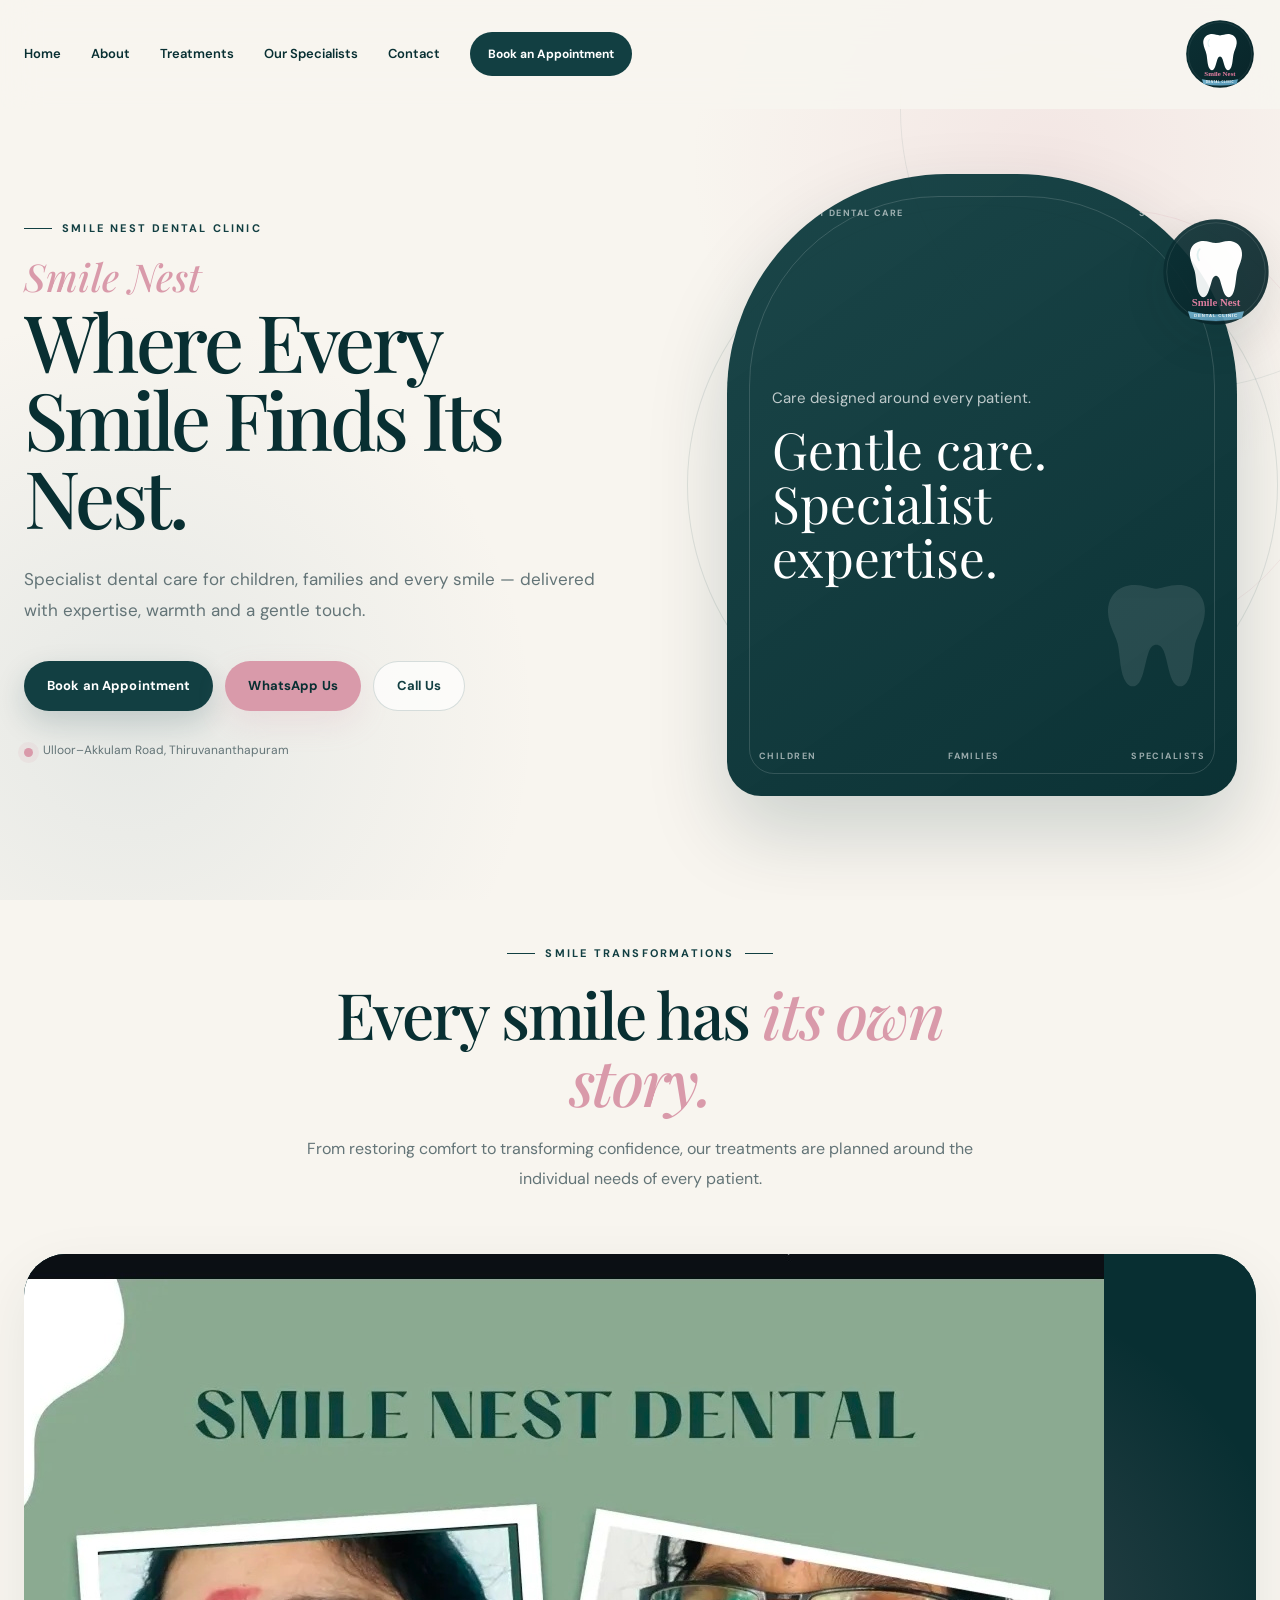
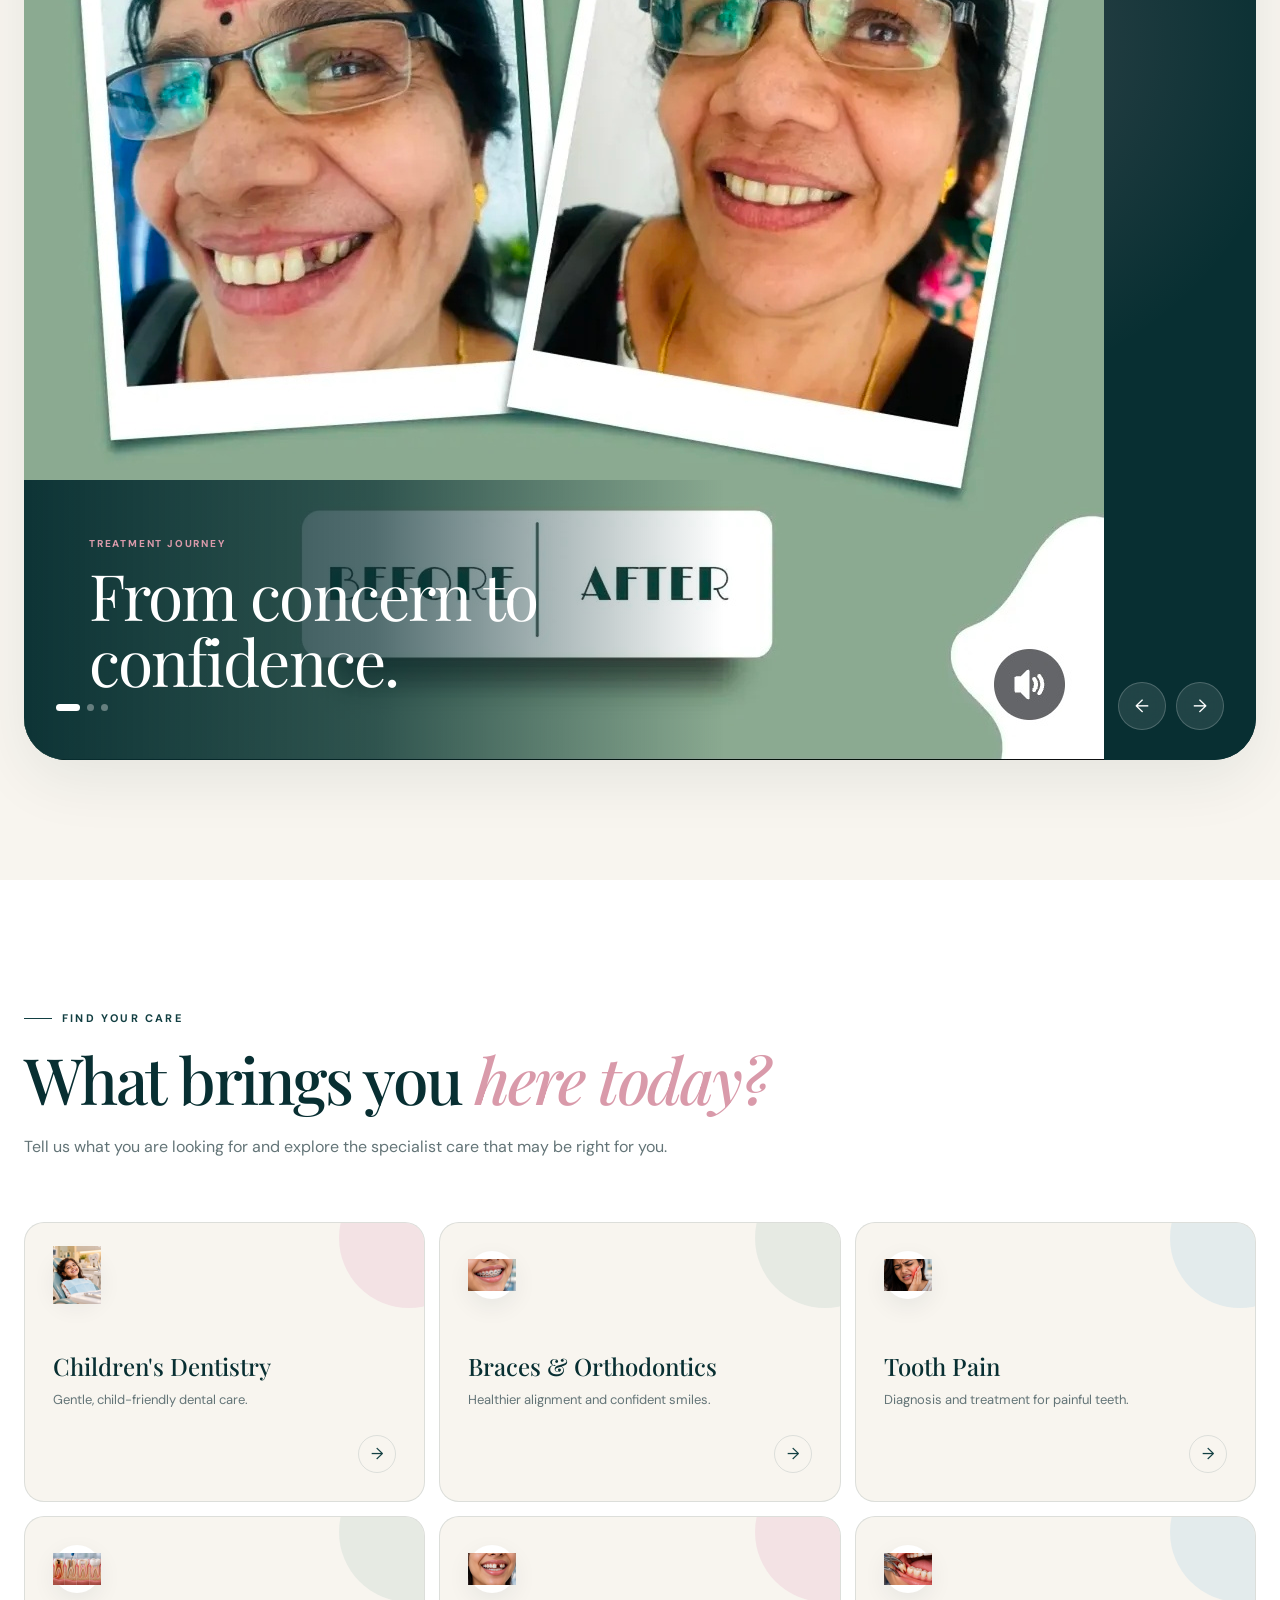
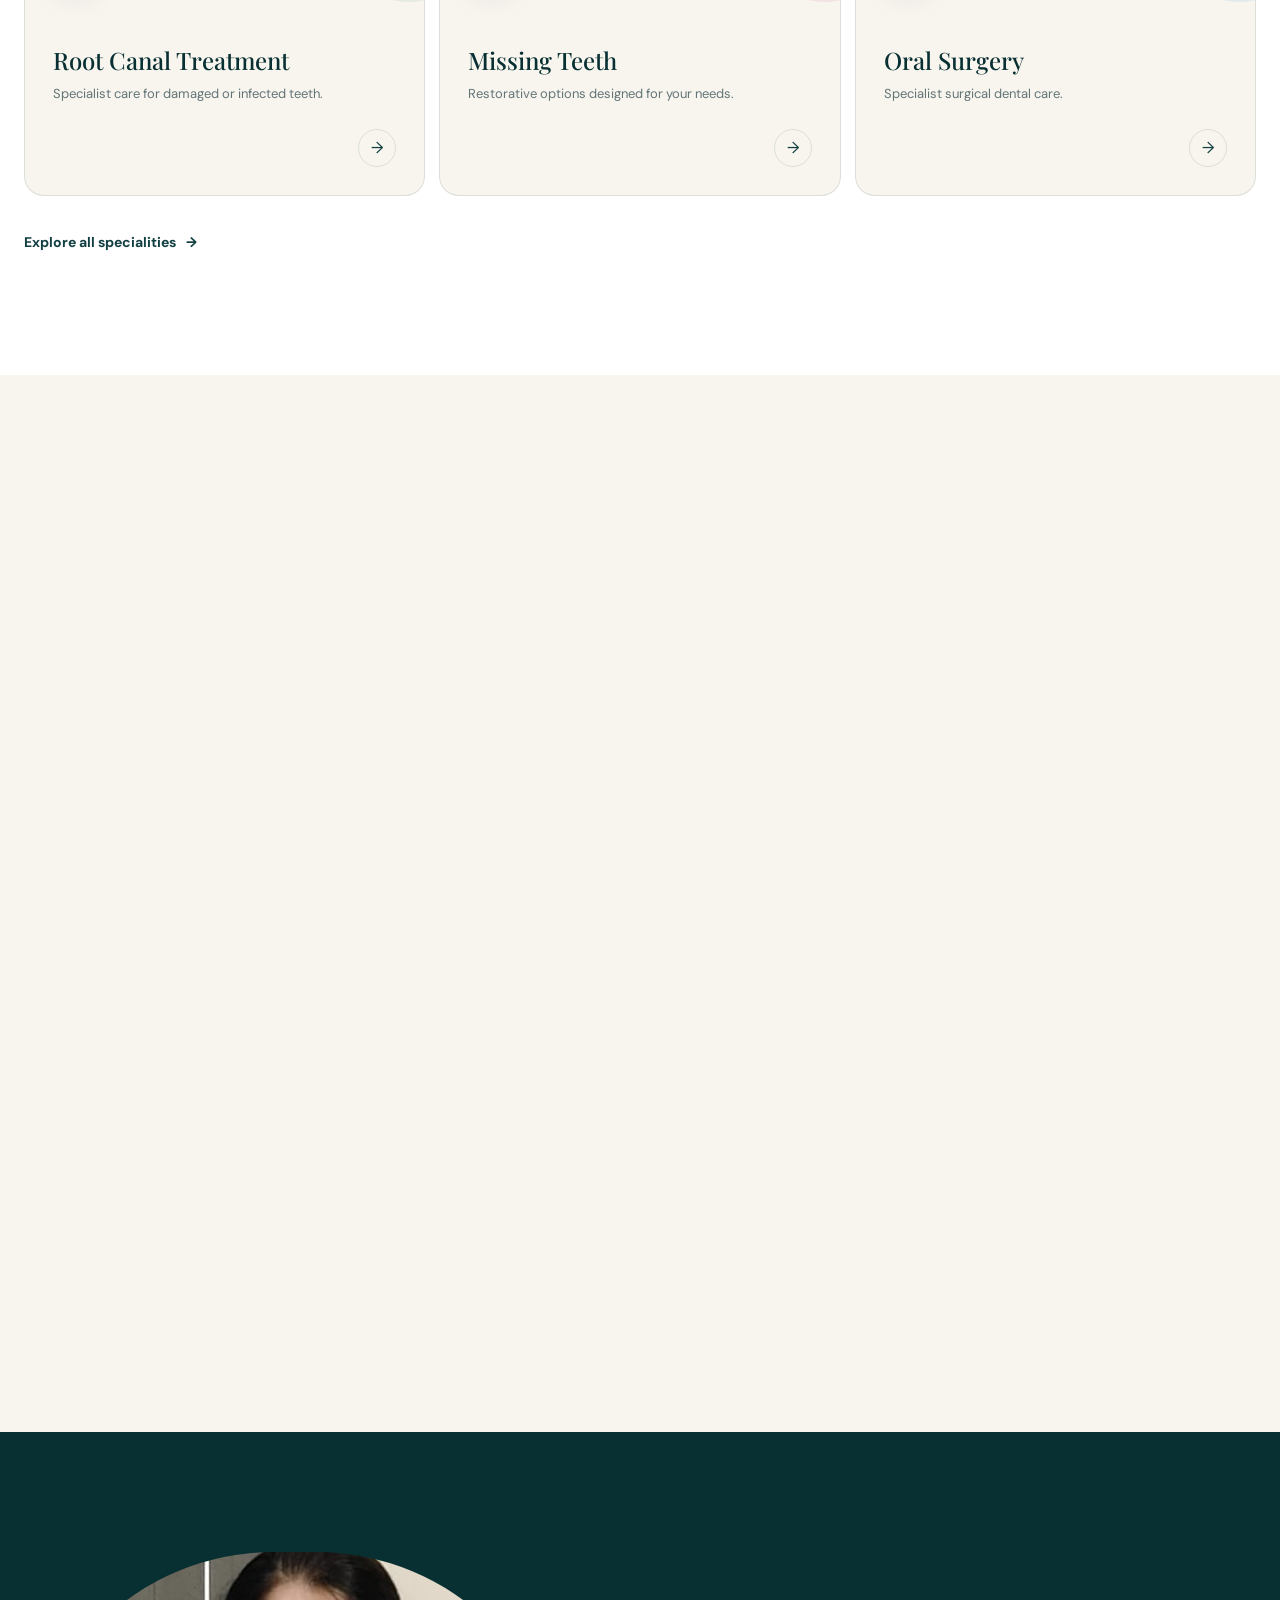
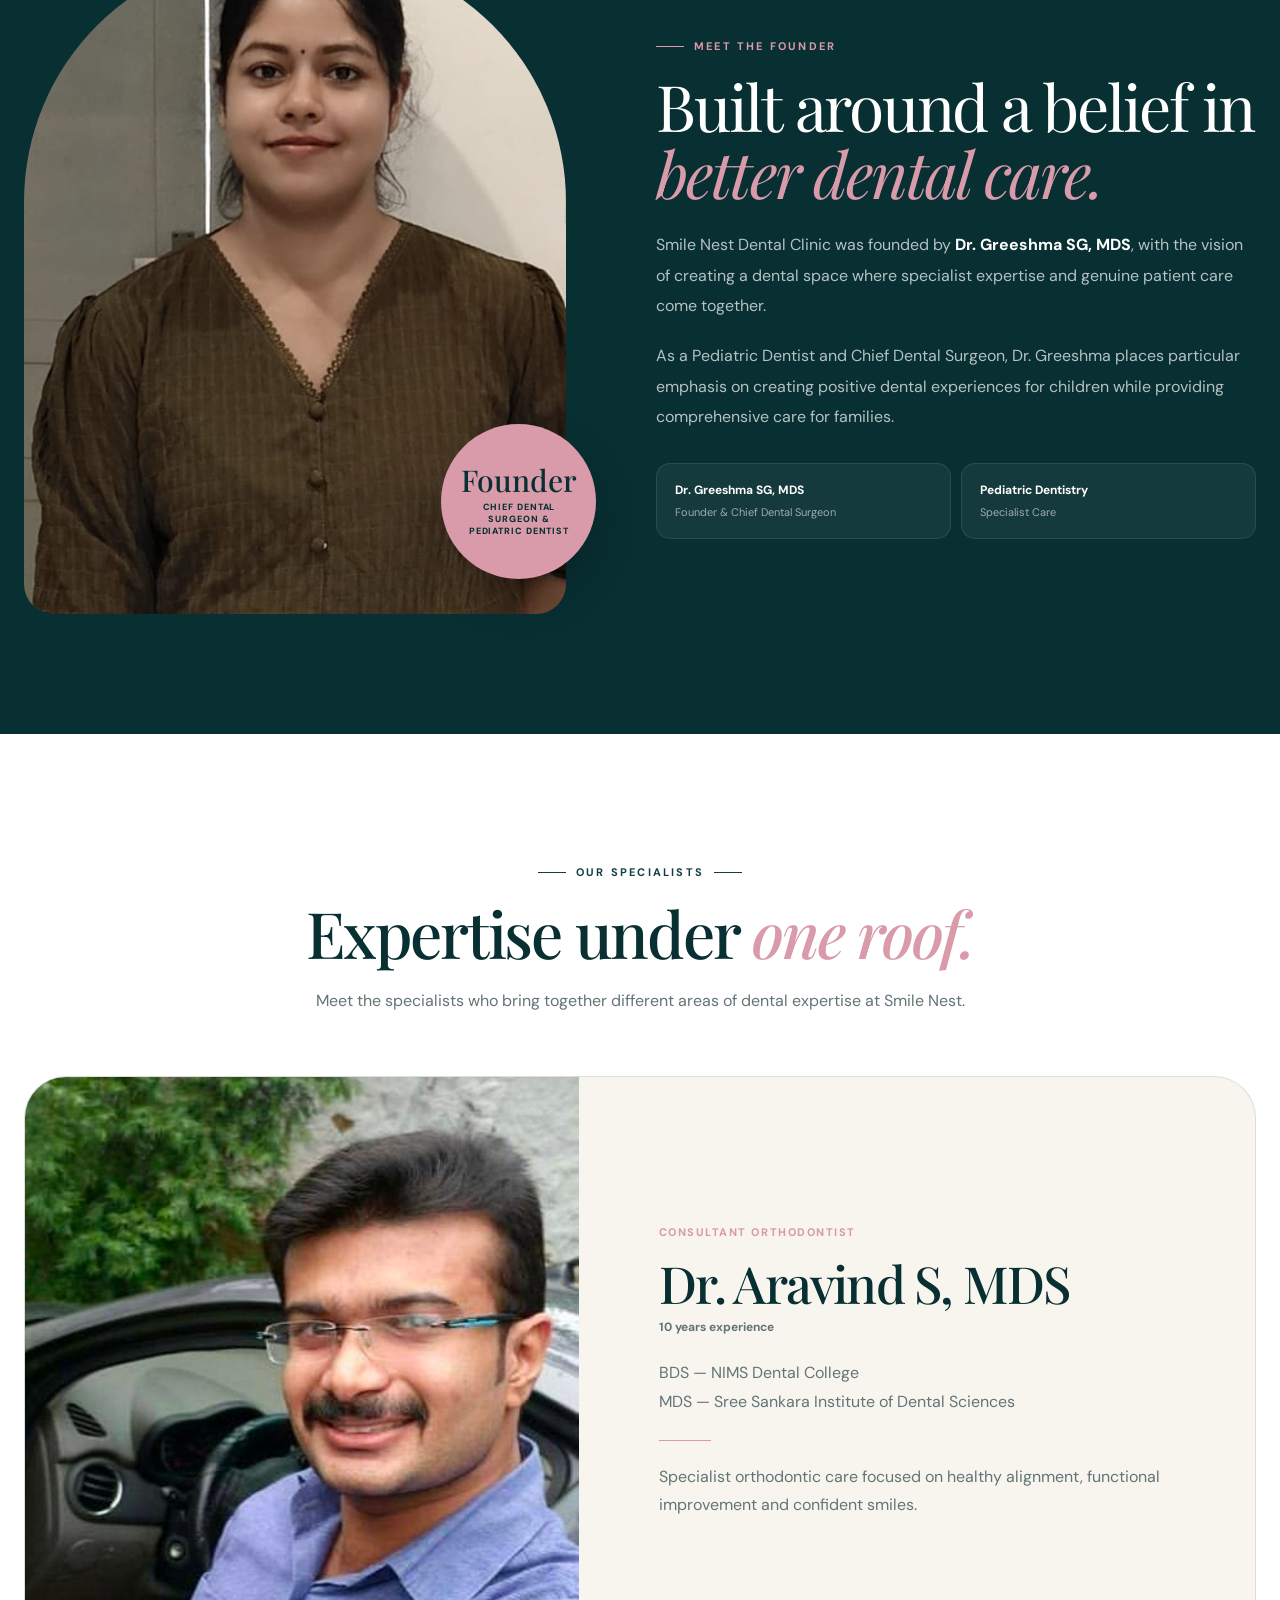
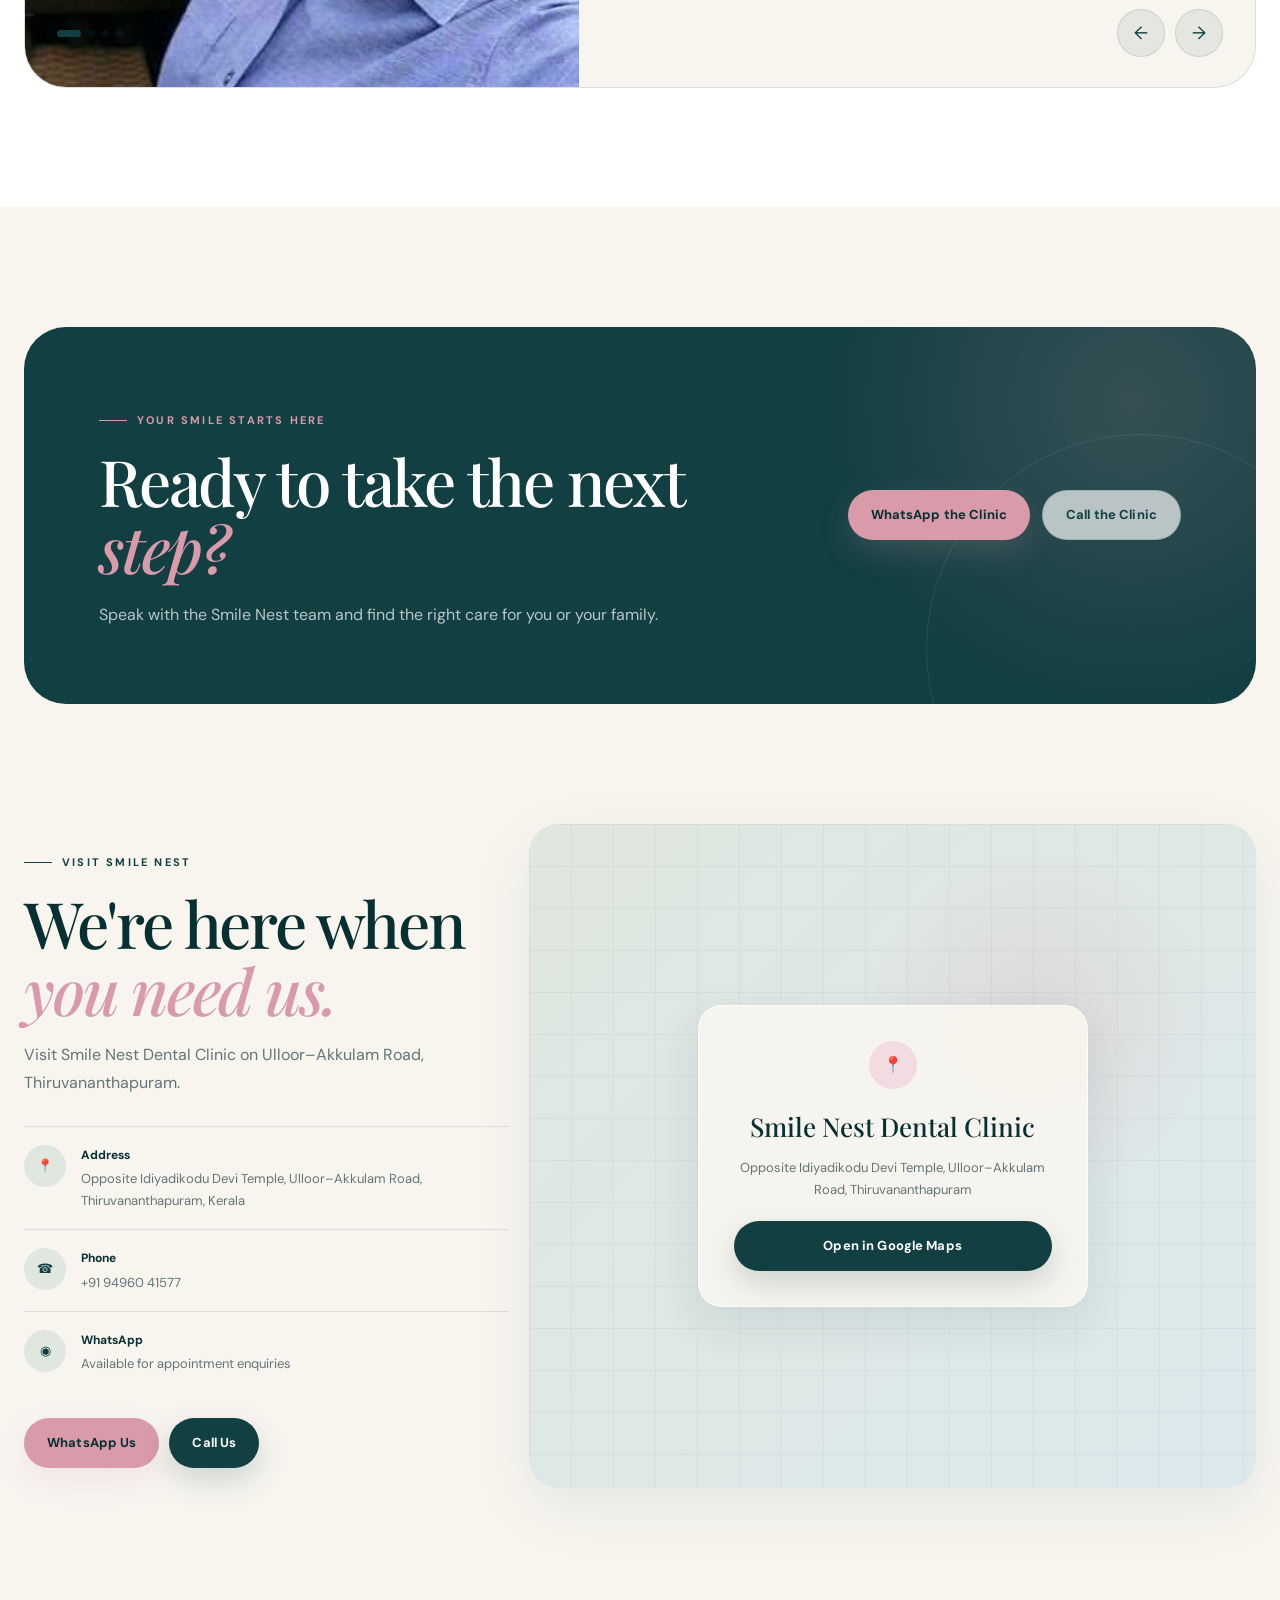
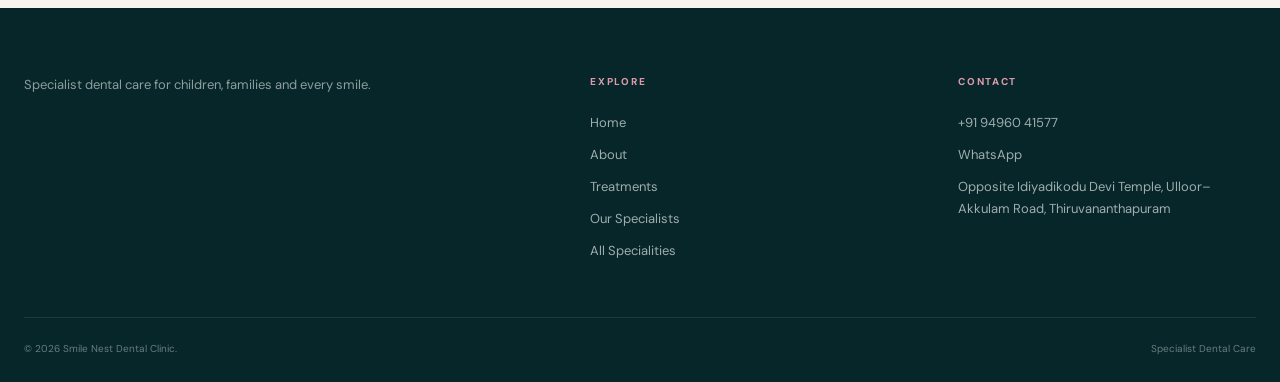
==== commit c0a76f04: "Update index.html" ====
--- a/index.html
+++ b/index.html
@@ -1,953 +1,718 @@
-<!DOCTYPE html>
-<html lang="en">
-<head>
-
-    <meta charset="UTF-8">
-
-    <meta
-        name="viewport"
-        content="width=device-width, initial-scale=1.0"
-    >
-
-    <meta
-        name="description"
-        content="Smile Nest Dental Clinic in Thiruvananthapuram provides specialist dental care for children, families and patients of all ages."
-    >
-
-    <meta
-        name="keywords"
-        content="Smile Nest Dental Clinic, dentist Thiruvananthapuram, pediatric dentist Kerala, orthodontist Thiruvananthapuram, dental clinic Ulloor"
-    >
-
-    <meta name="theme-color" content="#123f42">
-
-    <title>
-        Smile Nest Dental Clinic | Specialist Dental Care in Thiruvananthapuram
-    </title>
-
-    <!-- Google Fonts -->
-    <link rel="preconnect" href="https://fonts.googleapis.com">
-    <link rel="preconnect" href="https://fonts.gstatic.com" crossorigin>
-
-    <link
-        href="https://fonts.googleapis.com/css2?family=DM+Sans:wght@400;500;600;700&family=Playfair+Display:wght@500;600;700&display=swap"
-        rel="stylesheet"
-    >
-
-    <!-- Main Styles -->
-    <link
-        rel="stylesheet"
-        href="css/style.css"
-    >
-
-    <!-- Animations -->
-    <link
-        rel="stylesheet"
-        href="css/animations.css"
-    >
-
-</head>
-
-
-<body>
-
-
-<!-- =====================================================
-     HEADER
-     ===================================================== -->
+<!DOCTYPE html><html lang="en"><head><meta charset="UTF-8"><meta name="viewport" content="width=device-width, initial-scale=1.0"><meta name="description" content="Smile Nest Dental Clinic in Thiruvananthapuram provides specialist dental care for children, families and patients of all ages."><meta name="keywords" content="Smile Nest Dental Clinic, dentist Thiruvananthapuram, pediatric dentist Kerala, orthodontist Thiruvananthapuram, dental clinic Ulloor"><meta name="theme-color" content="#123f42"><title>Smile Nest Dental Clinic | Specialist Dental Care in Thiruvananthapuram</title><link rel="preconnect" href="https://fonts.googleapis.com"><link rel="preconnect" href="https://fonts.gstatic.com" crossorigin><link href="https://fonts.googleapis.com/css2?family=DM+Sans:wght@400;500;600;700&family=Playfair+Display:wght@500;600;700&display=swap" rel="stylesheet"><link rel="stylesheet" href="css/style.css"><link rel="stylesheet" href="css/animations.css"></head><body>
 
 <header class="site-header">
-
-    <div class="container nav-container">
-
-        <a
-            href="index.html"
-            class="logo"
-            aria-label="Smile Nest Dental Clinic"
-        >
-
-            <img
-                src="assets/icons/smile-nest-logo.svg"
-                alt="Smile Nest Dental Clinic logo"
-            >
-
-        </a>
-
-
-        <nav class="desktop-nav" aria-label="Main navigation">
-
-            <a href="#home">Home</a>
-
-            <a href="#about">About</a>
-
-            <a href="#patient-needs">Treatments</a>
-
-            <a href="#specialists">Our Specialists</a>
-
-            <a href="#contact">Contact</a>
-
-            <a
-                href="#appointment"
-                class="nav-button"
-            >
-                Book an Appointment
-            </a>
-
-        </nav>
-
-
-        <button
-            class="mobile-menu-button"
-            type="button"
-            aria-label="Open navigation"
-            aria-expanded="false"
-        >
-
-            <span></span>
-            <span></span>
-            <span></span>
-
-        </button>
-
-    </div>
-
-
-    <nav
-        class="mobile-navigation"
-        aria-label="Mobile navigation"
-    >
-
-        <a href="#home">Home</a>
-
-        <a href="#about">About</a>
-
-        <a href="#patient-needs">Treatments</a>
-
-        <a href="#specialists">Our Specialists</a>
-
-        <a href="#contact">Contact</a>
-
-        <a
-            href="#appointment"
-            class="nav-button"
-        >
-            Book an Appointment
-        </a>
-
-    </nav>
-
+<div class="container nav-container">
+<a href="index.html" class="logo" aria-label="Smile Nest Dental Clinic"><img src="assets/icons/smile-nest-logo.svg" alt="Smile Nest Dental Clinic logo"></a>
+
+<nav class="desktop-nav" aria-label="Main navigation">
+<a href="#home">Home</a>
+<a href="#about">About</a>
+<a href="#patient-needs">Treatments</a>
+<a href="#specialists">Our Specialists</a>
+<a href="#contact">Contact</a>
+<a href="#appointment" class="nav-button">Book an Appointment</a>
+</nav>
+
+<button class="mobile-menu-button" type="button" aria-label="Open navigation" aria-expanded="false">
+<span></span><span></span><span></span>
+</button>
+</div>
+
+<nav class="mobile-navigation" aria-label="Mobile navigation">
+<a href="#home">Home</a>
+<a href="#about">About</a>
+<a href="#patient-needs">Treatments</a>
+<a href="#specialists">Our Specialists</a>
+<a href="#contact">Contact</a>
+<a href="#appointment" class="nav-button">Book an Appointment</a>
+</nav>
 </header>
 
-
-
 <main>
-
 
 <!-- =====================================================
      HERO
      ===================================================== -->
 
-<section
-    id="home"
-    class="hero-section"
->
-
-    <div class="hero-background-shape"></div>
-
-
-    <div class="container hero-grid">
-
-
-        <div class="hero-content">
-
-            <div class="eyebrow">
-
-                <span class="eyebrow-line"></span>
-
-                Smile Nest Dental Clinic
-
-            </div>
-
-
-            <h1 class="hero-title">
-
-                <span class="hero-brand">
-                    Smile Nest
-                </span>
-
-                <span class="hero-main-title">
-                    Where Every Smile Finds Its Nest.
-                </span>
-
-            </h1>
-
-
-            <p class="hero-description">
-
-                Specialist dental care for children, families and
-                every smile — delivered with expertise, warmth
-                and a gentle touch.
-
-            </p>
-
-
-            <div class="hero-actions">
-
-                <a
-                    href="#appointment"
-                    class="btn btn-primary"
-                >
-                    Book an Appointment
-                </a>
-
-
-                <a
-                    href="#"
-                    class="btn btn-whatsapp"
-                    data-action="whatsapp"
-                >
-                    WhatsApp Us
-                </a>
-
-
-                <a
-                    href="tel:9496041577"
-                    class="btn btn-secondary"
-                >
-                    Call Us
-                </a>
-
-            </div>
-
-
-            <div class="hero-location">
-
-                <span class="location-dot"></span>
-
-                Ulloor–Akkulam Road, Thiruvananthapuram
-
-            </div>
-
-        </div>
-
-
-
-        <!-- HERO VISUAL -->
-
-        <div class="hero-visual">
-
-            <div class="hero-image-wrapper">
-
-                <div class="hero-circle"></div>
-
-
-                <div class="hero-card">
-
-                    <div class="hero-card-top">
-
-                        <span>
-                            Specialist Dental Care
-                        </span>
-
-                        <span>
-                            Smile Nest
-                        </span>
-
-                    </div>
-
-
-                    <div class="hero-card-content">
-
-                        <p>
-                            Care designed around
-                            every patient.
-                        </p>
-
-                        <strong>
-                            Gentle care.
-                            Specialist expertise.
-                        </strong>
-
-                    </div>
-
-
-                    <div class="hero-tooth">
-
-                        <svg
-                            viewBox="0 0 200 200"
-                            xmlns="http://www.w3.org/2000/svg"
-                            aria-hidden="true"
-                        >
-
-                            <path
-                                d="M72 27
-                                C52 30 39 47 40 68
-                                C41 89 51 101 55 117
-                                C59 135 58 163 68 176
-                                C74 184 82 184 88 176
-                                C95 166 97 146 102 131
-                                C105 121 110 118 114 118
-                                C119 118 124 121 127 131
-                                C132 146 134 166 141 176
-                                C147 184 155 184 161 176
-                                C171 163 170 135 174 117
-                                C178 101 188 89 189 68
-                                C190 47 177 30 157 27
-                                C137 24 124 32 114 32
-                                C104 32 92 24 72 27Z"
-                                fill="#ffffff"
-                            />
-
-                        </svg>
-
-                    </div>
-
-
-                    <div class="hero-card-bottom">
-
-                        <span>
-                            Children
-                        </span>
-
-                        <span>
-                            Families
-                        </span>
-
-                        <span>
-                            Specialists
-                        </span>
-
-                    </div>
-
-                </div>
-
-
-                <div class="hero-logo-watermark">
-
-                    <img
-                        src="assets/icons/smile-nest-logo.svg"
-                        alt=""
-                    >
-
-                </div>
-
-            </div>
-
-        </div>
-
-    </div>
+<section id="home" class="hero-section">
+
+<div class="hero-background-shape"></div>
+
+<div class="container hero-grid">
+
+<div class="hero-content">
+
+<div class="eyebrow">
+<span class="eyebrow-line"></span>
+Smile Nest Dental Clinic
+</div>
+
+<h1 class="hero-title">
+<span class="hero-brand">Smile Nest</span>
+<span class="hero-main-title">Where Every Smile Finds Its Nest.</span>
+</h1>
+
+<p class="hero-description">
+Specialist dental care for children, families and
+every smile — delivered with expertise, warmth
+and a gentle touch.
+</p>
+
+<div class="hero-actions">
+
+<a href="#appointment" class="btn btn-primary">
+Book an Appointment
+</a>
+
+<a href="#" class="btn btn-whatsapp" data-action="whatsapp">
+WhatsApp Us
+</a>
+
+<a href="tel:9496041577" class="btn btn-secondary">
+Call Us
+</a>
+
+</div>
+
+<div class="hero-location">
+<span class="location-dot"></span>
+Ulloor–Akkulam Road, Thiruvananthapuram
+</div>
+
+</div>
+
+<div class="hero-visual">
+
+<div class="hero-image-wrapper">
+
+<div class="hero-circle"></div>
+
+<div class="hero-card">
+
+<div class="hero-card-top">
+<span>Specialist Dental Care</span>
+<span>Smile Nest</span>
+</div>
+
+<div class="hero-card-content">
+<p>Care designed around every patient.</p>
+<strong>Gentle care. Specialist expertise.</strong>
+</div>
+
+<div class="hero-tooth">
+
+<svg viewBox="0 0 200 200" xmlns="http://www.w3.org/2000/svg" aria-hidden="true">
+
+<path
+d="M72 27
+C52 30 39 47 40 68
+C41 89 51 101 55 117
+C59 135 58 163 68 176
+C74 184 82 184 88 176
+C95 166 97 146 102 131
+C105 121 110 118 114 118
+C119 118 124 121 127 131
+C132 146 134 166 141 176
+C147 184 155 184 161 176
+C171 163 170 135 174 117
+C178 101 188 89 189 68
+C190 47 177 30 157 27
+C137 24 124 32 114 32
+C104 32 92 24 72 27Z"
+fill="#ffffff"
+/>
+
+</svg>
+
+</div>
+
+<div class="hero-card-bottom">
+<span>Children</span>
+<span>Families</span>
+<span>Specialists</span>
+</div>
+
+</div>
+
+<div class="hero-logo-watermark">
+<img src="assets/icons/smile-nest-logo.svg" alt="">
+</div>
+
+</div>
+
+</div>
+
+</div>
 
 </section>
-
 
 
 <!-- =====================================================
      TRANSFORMATION SLIDESHOW
      ===================================================== -->
 
-<section
-    class="transformations-section"
-    id="transformations"
->
-
-    <div class="container">
-
-
-        <div class="section-heading centered reveal">
-
-            <div class="eyebrow centered">
-
-                <span class="eyebrow-line"></span>
-
-                Smile Transformations
-
-                <span class="eyebrow-line"></span>
-
-            </div>
-
-
-            <h2>
-                Every smile has
-                <span>its own story.</span>
-            </h2>
-
-
-            <p>
-
-                From restoring comfort to transforming confidence,
-                our treatments are planned around the individual
-                needs of every patient.
-
-            </p>
-
-        </div>
-
-
-        <div
-            class="transformation-carousel reveal-scale"
-            data-carousel="transformations"
-        >
-
-            <div class="transformation-track">
-
-
-                <article class="transformation-slide active">
-
-                   <img
-    src="assets/images/transformations/transformation-03.jpg.jpeg"
-    alt="Smile transformation before and after"
-    class="transformation-image"
->
-
-
-                    <div class="transformation-caption">
-
-                        <span>
-                            Treatment Journey
-                        </span>
-
-                        <h3>
-                            From concern to confidence.
-                        </h3>
-
-                    </div>
-
-                </article>
-
-
-                <article class="transformation-slide">
-
-                   <img
-    src="assets/images/transformations/transformation-01.jpg.jpeg"
-    alt="Smile transformation before and after"
-    class="transformation-image"
->
-
-
-                    <div class="transformation-caption">
-
-                        <span>
-                            Smile Care
-                        </span>
-
-                        <h3>
-                            A healthier smile can change everything.
-                        </h3>
-
-                    </div>
-
-                </article>
-
-
-                <article class="transformation-slide">
-
-                   <img
-    src="assets/images/transformations/transformation-02.jpg.jpeg"
-    alt="Smile transformation before and after"
-    class="transformation-image"
->
-
-
-                    <div class="transformation-caption">
-
-                        <span>
-                            Personalised Treatment
-                        </span>
-
-                        <h3>
-                            Care planned around you.
-                        </h3>
-
-                    </div>
-
-                </article>
-
-            </div>
-
-
-            <button
-                class="carousel-arrow carousel-prev"
-                type="button"
-                aria-label="Previous transformation"
-            >
-                ←
-            </button>
-
-
-            <button
-                class="carousel-arrow carousel-next"
-                type="button"
-                aria-label="Next transformation"
-            >
-                →
-            </button>
-
-
-            <div class="carousel-dots">
-
-                <button
-                    type="button"
-                    class="carousel-dot active"
-                    aria-label="Transformation 1"
-                ></button>
-
-                <button
-                    type="button"
-                    class="carousel-dot"
-                    aria-label="Transformation 2"
-                ></button>
-
-                <button
-                    type="button"
-                    class="carousel-dot"
-                    aria-label="Transformation 3"
-                ></button>
-
-            </div>
-
-        </div>
-
-    </div>
+<section class="transformations-section" id="transformations">
+
+<div class="container">
+
+<div class="section-heading centered reveal">
+
+<div class="eyebrow centered">
+<span class="eyebrow-line"></span>
+Smile Transformations
+<span class="eyebrow-line"></span>
+</div>
+
+<h2>
+Every smile has
+<span>its own story.</span>
+</h2>
+
+<p>
+From restoring comfort to transforming confidence,
+our treatments are planned around the individual
+needs of every patient.
+</p>
+
+</div>
+
+<div class="transformation-carousel reveal-scale" data-carousel="transformations">
+
+<div class="transformation-track">
+
+<article class="transformation-slide active">
+
+<img
+src="assets/images/transformations/transformation-03.jpg.jpeg"
+alt="Smile transformation before and after"
+class="transformation-image"
+>
+
+<div class="transformation-caption">
+<span>Treatment Journey</span>
+<h3>From concern to confidence.</h3>
+</div>
+
+</article>
+
+
+<article class="transformation-slide">
+
+<img
+src="assets/images/transformations/transformation-01.jpg.jpeg"
+alt="Smile transformation before and after"
+class="transformation-image"
+>
+
+<div class="transformation-caption">
+<span>Smile Care</span>
+<h3>A healthier smile can change everything.</h3>
+</div>
+
+</article>
+
+
+<article class="transformation-slide">
+
+<img
+src="assets/images/transformations/transformation-02.jpg.jpeg"
+alt="Smile transformation before and after"
+class="transformation-image"
+>
+
+<div class="transformation-caption">
+<span>Personalised Treatment</span>
+<h3>Care planned around you.</h3>
+</div>
+
+</article>
+
+</div>
+
+<button
+class="carousel-arrow carousel-prev"
+type="button"
+aria-label="Previous transformation"
+>
+←
+</button>
+
+<button
+class="carousel-arrow carousel-next"
+type="button"
+aria-label="Next transformation"
+>
+→
+</button>
+
+<div class="carousel-dots">
+
+<button
+type="button"
+class="carousel-dot active"
+aria-label="Transformation 1"
+></button>
+
+<button
+type="button"
+class="carousel-dot"
+aria-label="Transformation 2"
+></button>
+
+<button
+type="button"
+class="carousel-dot"
+aria-label="Transformation 3"
+></button>
+
+</div>
+
+</div>
+
+</div>
 
 </section>
-
 
 
 <!-- =====================================================
      PATIENT NEEDS
      ===================================================== -->
 
-<section
-    class="patient-needs-section"
-    id="patient-needs"
->
-
-    <div class="container">
-
-
-        <div class="section-heading reveal">
-
-            <div class="eyebrow">
-
-                <span class="eyebrow-line"></span>
-
-                Find Your Care
-
-            </div>
-
-
-            <h2>
-                What brings you
-                <span>here today?</span>
-            </h2>
-
-
-            <p>
-
-                Tell us what you are looking for and explore
-                the specialist care that may be right for you.
-
-            </p>
-
-        </div>
-
-
-        <div class="patient-needs-grid stagger">
-
-
-            <a
-                href="specialities.html#pediatric-dentistry"
-                class="patient-need-card"
-            >
-
-                <span class="patient-need-icon">♡</span>
-
-                <div>
-
-                    <h3>
-                        Children's Dentistry
-                    </h3>
-
-                    <p>
-                        Gentle, child-friendly dental care.
-                    </p>
-
-                </div>
-
-                <span class="patient-need-arrow">
-                    →
-                </span>
-
-            </a>
-
-
-
-            <a
-                href="specialities.html#orthodontics"
-                class="patient-need-card"
-            >
-
-                <span class="patient-need-icon">✦</span>
-
-                <div>
-
-                    <h3>
-                        Braces &amp; Orthodontics
-                    </h3>
-
-                    <p>
-                        Healthier alignment and confident smiles.
-                    </p>
-
-                </div>
-
-                <span class="patient-need-arrow">
-                    →
-                </span>
-
-            </a>
-
-
-
-            <a
-                href="specialities.html#endodontics"
-                class="patient-need-card"
-            >
-
-                <span class="patient-need-icon">◌</span>
-
-                <div>
-
-                    <h3>
-                        Tooth Pain
-                    </h3>
-
-                    <p>
-                        Diagnosis and treatment for painful teeth.
-                    </p>
-
-                </div>
-
-                <span class="patient-need-arrow">
-                    →
-                </span>
-
-            </a>
-
-
-
-            <a
-                href="specialities.html#endodontics"
-                class="patient-need-card"
-            >
-
-                <span class="patient-need-icon">+</span>
-
-                <div>
-
-                    <h3>
-                        Root Canal Treatment
-                    </h3>
-
-                    <p>
-                        Specialist care for damaged or infected teeth.
-                    </p>
-
-                </div>
-
-                <span class="patient-need-arrow">
-                    →
-                </span>
-
-            </a>
-
-
-
-            <a
-                href="specialities.html#prosthodontics"
-                class="patient-need-card"
-            >
-
-                <span class="patient-need-icon">◇</span>
-
-                <div>
-
-                    <h3>
-                        Missing Teeth
-                    </h3>
-
-                    <p>
-                        Restorative options designed for your needs.
-                    </p>
-
-                </div>
-
-                <span class="patient-need-arrow">
-                    →
-                </span>
-
-            </a>
-
-
-
-            <a
-                href="specialities.html#oral-surgery"
-                class="patient-need-card"
-            >
-
-                <span class="patient-need-icon">◈</span>
-
-                <div>
-
-                    <h3>
-                        Oral Surgery
-                    </h3>
-
-                    <p>
-                        Specialist surgical dental care.
-                    </p>
-
-                </div>
-
-                <span class="patient-need-arrow">
-                    →
-                </span>
-
-            </a>
-
-        </div>
-
-
-        <div class="section-link reveal">
-
-            <a
-                href="specialities.html"
-                class="text-link"
-            >
-                Explore all specialities
-                <span>→</span>
-            </a>
-
-        </div>
-
-    </div>
+<section class="patient-needs-section" id="patient-needs">
+
+<div class="container">
+
+<div class="section-heading reveal">
+
+<div class="eyebrow">
+<span class="eyebrow-line"></span>
+Find Your Care
+</div>
+
+<h2>
+What brings you
+<span>here today?</span>
+</h2>
+
+<p>
+Tell us what you are looking for and explore
+the specialist care that may be right for you.
+</p>
+
+</div>
+
+
+<div class="patient-needs-grid stagger">
+
+
+<!-- CHILDREN'S DENTISTRY -->
+
+<a
+href="specialities.html#pediatric-dentistry"
+class="patient-need-card"
+>
+
+<span class="patient-need-icon">
+<img
+src="assets/images/treatments/child-dent.png"
+alt="Children's Dentistry"
+>
+</span>
+
+<div>
+
+<h3>Children's Dentistry</h3>
+
+<p>
+Gentle, child-friendly dental care.
+</p>
+
+</div>
+
+<span class="patient-need-arrow">
+→
+</span>
+
+</a>
+
+
+<!-- BRACES & ORTHODONTICS -->
+
+<a
+href="specialities.html#orthodontics"
+class="patient-need-card"
+>
+
+<span class="patient-need-icon">
+<img
+src="assets/images/treatments/braces.png"
+alt="Braces and Orthodontics"
+>
+</span>
+
+<div>
+
+<h3>Braces &amp; Orthodontics</h3>
+
+<p>
+Healthier alignment and confident smiles.
+</p>
+
+</div>
+
+<span class="patient-need-arrow">
+→
+</span>
+
+</a>
+
+
+<!-- TOOTH PAIN -->
+
+<a
+href="specialities.html#endodontics"
+class="patient-need-card"
+>
+
+<span class="patient-need-icon">
+<img
+src="assets/images/treatments/tooth-pain.png"
+alt="Tooth Pain"
+>
+</span>
+
+<div>
+
+<h3>Tooth Pain</h3>
+
+<p>
+Diagnosis and treatment for painful teeth.
+</p>
+
+</div>
+
+<span class="patient-need-arrow">
+→
+</span>
+
+</a>
+
+
+<!-- ROOT CANAL -->
+
+<a
+href="specialities.html#endodontics"
+class="patient-need-card"
+>
+
+<span class="patient-need-icon">
+<img
+src="assets/images/treatments/roo-canal.png"
+alt="Root Canal Treatment"
+>
+</span>
+
+<div>
+
+<h3>Root Canal Treatment</h3>
+
+<p>
+Specialist care for damaged or infected teeth.
+</p>
+
+</div>
+
+<span class="patient-need-arrow">
+→
+</span>
+
+</a>
+
+
+<!-- MISSING TEETH -->
+
+<a
+href="specialities.html#prosthodontics"
+class="patient-need-card"
+>
+
+<span class="patient-need-icon">
+<img
+src="assets/images/treatments/missing-tooth.png"
+alt="Missing Teeth"
+>
+</span>
+
+<div>
+
+<h3>Missing Teeth</h3>
+
+<p>
+Restorative options designed for your needs.
+</p>
+
+</div>
+
+<span class="patient-need-arrow">
+→
+</span>
+
+</a>
+
+
+<!-- ORAL SURGERY -->
+
+<a
+href="specialities.html#oral-surgery"
+class="patient-need-card"
+>
+
+<span class="patient-need-icon">
+<img
+src="assets/images/treatments/surgery.png"
+alt="Oral Surgery"
+>
+</span>
+
+<div>
+
+<h3>Oral Surgery</h3>
+
+<p>
+Specialist surgical dental care.
+</p>
+
+</div>
+
+<span class="patient-need-arrow">
+→
+</span>
+
+</a>
+
+</div>
+
+
+<div class="section-link reveal">
+
+<a
+href="specialities.html"
+class="text-link"
+>
+Explore all specialities
+<span>→</span>
+</a>
+
+</div>
+
+</div>
 
 </section>
-
 
 
 <!-- =====================================================
      WHY SMILE NEST
      ===================================================== -->
 
-<section
-    class="why-section"
-    id="about"
->
-
-    <div class="container">
-
-        <div class="why-intro-grid">
-
-            <div class="section-heading reveal">
-
-                <div class="eyebrow">
-
-                    <span class="eyebrow-line"></span>
-
-                    Why Smile Nest
-
-                </div>
-
-                <h2>
-                    Care that feels
-                    <span>different.</span>
-                </h2>
-
-            </div>
-
-            <div class="why-intro-text reveal-right">
-
-                <p>
-
-                    A dental visit should feel reassuring,
-                    not intimidating. Smile Nest brings together
-                    specialist expertise with a warm,
-                    patient-first approach.
-
-                </p>
-
-            </div>
-
-        </div>
-
-
-        <div class="why-grid stagger">
-
-
-            <!-- CHILD-FRIENDLY CARE -->
-
-            <article class="why-card">
-
-                <div class="why-card-icon">
-                    <img
-                        src="assets/images/why-smile-nest/child-friendly.png"
-                        alt="Child-Friendly Care at Smile Nest Dental Clinic"
-                    >
-                </div>
-
-                <h3>
-                    Child-Friendly Care
-                </h3>
-
-                <p>
-
-                    A calm and welcoming approach designed
-                    to help young patients feel comfortable
-                    and confident during their dental visits.
-
-                </p>
-
-            </article>
-
-
-            <!-- SPECIALIST-LED TREATMENT -->
-
-            <article class="why-card">
-
-                <div class="why-card-icon">
-                    <img
-                        src="assets/images/why-smile-nest/specialist-Led.png"
-                        alt="Specialist-Led Treatment at Smile Nest Dental Clinic"
-                    >
-                </div>
-
-                <h3>
-                    Specialist-Led Treatment
-                </h3>
-
-                <p>
-
-                    Access to a multidisciplinary team
-                    covering pediatric dentistry, orthodontics,
-                    endodontics, oral surgery and prosthodontics.
-
-                </p>
-
-            </article>
-
-
-            <!-- PERSONALISED ATTENTION -->
-
-            <article class="why-card">
-
-                <div class="why-card-icon">
-                    <img
-                        src="assets/images/why-smile-nest/personalised.png"
-                        alt="Personalised Dental Care at Smile Nest Dental Clinic"
-                    >
-                </div>
-
-                <h3>
-                    Personalised Attention
-                </h3>
-
-                <p>
-
-                    Every patient has different needs.
-                    Treatment is planned around the individual,
-                    their concerns and their goals.
-
-                </p>
-
-            </article>
-
-
-            <!-- COMPREHENSIVE CARE -->
-
-            <article class="why-card">
-
-                <div class="why-card-icon">
-                    <img
-                        src="assets/images/why-smile-nest/comprehensive.png"
-                        alt="Comprehensive Dental Care at Smile Nest Dental Clinic"
-                    >
-                </div>
-
-                <h3>
-                    Comprehensive Care
-                </h3>
-
-                <p>
-
-                    Multiple dental specialties brought
-                    together so patients can access the
-                    care they need in one place.
-
-                </p>
-
-            </article>
-
-
-            <!-- GENTLE APPROACH -->
-
-            <article class="why-card">
-
-                <div class="why-card-icon">
-                    <img
-                        src="assets/images/why-smile-nest/gentle.png"
-                        alt="Gentle Dental Care at Smile Nest Dental Clinic"
-                    >
-                </div>
-
-                <h3>
-                    Gentle Approach
-                </h3>
-
-                <p>
-
-                    We focus on communication, comfort and
-                    creating a positive experience at every
-                    stage of treatment.
-
-                </p>
-
-            </article>
-
-
-            <!-- RELATIONSHIP BEYOND TREATMENT -->
-
-            <article class="why-card">
-
-                <div class="why-card-icon">
-                    <img
-                        src="assets/images/why-smile-nest/treatment-beyond.png"
-                        alt="Relationship Beyond Treatment at Smile Nest Dental Clinic"
-                    >
-                </div>
-
-                <h3>
-                    A Relationship Beyond Treatment
-                </h3>
-
-                <p>
-
-                    Our goal is to build trust with patients
-                    and families that continues well beyond
-                    a single appointment.
-
-                </p>
-
-            </article>
-
-
-        </div>
-
-    </div>
+<section class="why-section" id="about">
+
+<div class="container">
+
+<div class="why-intro-grid">
+
+<div class="section-heading reveal">
+
+<div class="eyebrow">
+<span class="eyebrow-line"></span>
+Why Smile Nest
+</div>
+
+<h2>
+Care that feels
+<span>different.</span>
+</h2>
+
+</div>
+
+
+<div class="why-intro-text reveal-right">
+
+<p>
+A dental visit should feel reassuring,
+not intimidating. Smile Nest brings together
+specialist expertise with a warm,
+patient-first approach.
+</p>
+
+</div>
+
+</div>
+
+
+<div class="why-grid stagger">
+
+
+<!-- CHILD-FRIENDLY CARE -->
+
+<article class="why-card">
+
+<div class="why-card-icon">
+
+<img
+src="assets/images/why-smile-nest/child-friendly.png"
+alt="Child-Friendly Care at Smile Nest Dental Clinic"
+>
+
+</div>
+
+<h3>
+Child-Friendly Care
+</h3>
+
+<p>
+A calm and welcoming approach designed
+to help young patients feel comfortable
+and confident during their dental visits.
+</p>
+
+</article>
+
+
+<!-- SPECIALIST-LED TREATMENT -->
+
+<article class="why-card">
+
+<div class="why-card-icon">
+
+<img
+src="assets/images/why-smile-nest/specialist-Led.png"
+alt="Specialist-Led Treatment at Smile Nest Dental Clinic"
+>
+
+</div>
+
+<h3>
+Specialist-Led Treatment
+</h3>
+
+<p>
+Access to a multidisciplinary team
+covering pediatric dentistry, orthodontics,
+endodontics, oral surgery and prosthodontics.
+</p>
+
+</article>
+
+
+<!-- PERSONALISED ATTENTION -->
+
+<article class="why-card">
+
+<div class="why-card-icon">
+
+<img
+src="assets/images/why-smile-nest/personalised.png"
+alt="Personalised Dental Care at Smile Nest Dental Clinic"
+>
+
+</div>
+
+<h3>
+Personalised Attention
+</h3>
+
+<p>
+Every patient has different needs.
+Treatment is planned around the individual,
+their concerns and their goals.
+</p>
+
+</article>
+
+
+<!-- COMPREHENSIVE CARE -->
+
+<article class="why-card">
+
+<div class="why-card-icon">
+
+<img
+src="assets/images/why-smile-nest/comprehensive.png"
+alt="Comprehensive Dental Care at Smile Nest Dental Clinic"
+>
+
+</div>
+
+<h3>
+Comprehensive Care
+</h3>
+
+<p>
+Multiple dental specialties brought
+together so patients can access the
+care they need in one place.
+</p>
+
+</article>
+
+
+<!-- GENTLE APPROACH -->
+
+<article class="why-card">
+
+<div class="why-card-icon">
+
+<img
+src="assets/images/why-smile-nest/gentle.png"
+alt="Gentle Dental Care at Smile Nest Dental Clinic"
+>
+
+</div>
+
+<h3>
+Gentle Approach
+</h3>
+
+<p>
+We focus on communication, comfort and
+creating a positive experience at every
+stage of treatment.
+</p>
+
+</article>
+
+
+<!-- RELATIONSHIP BEYOND TREATMENT -->
+
+<article class="why-card">
+
+<div class="why-card-icon">
+
+<img
+src="assets/images/why-smile-nest/treatment-beyond.png"
+alt="Relationship Beyond Treatment at Smile Nest Dental Clinic"
+>
+
+</div>
+
+<h3>
+A Relationship Beyond Treatment
+</h3>
+
+<p>
+Our goal is to build trust with patients
+and families that continues well beyond
+a single appointment.
+</p>
+
+</article>
+
+
+</div>
+
+</div>
 
 </section>
-</section>
-
 
 
 <!-- =====================================================
@@ -955,116 +720,110 @@
      ===================================================== -->
 
 <section
-    class="founder-section"
-    id="founder"
->
-
-    <div class="container founder-grid">
-
-
-        <div class="founder-photo reveal-left">
-
-            <div class="founder-photo-inner">
-
-                <img
-    src="assets/images/founder/dr-greeshma-sg.jpg.jpeg"
-    alt="Dr. Greeshma SG, Founder and Chief Dental Surgeon"
-    class="founder-image"
->
-
-            </div>
-
-
-            <div class="founder-badge">
-
-                <strong>
-                    Founder
-                </strong>
-
-                <span>
-                    Chief Dental Surgeon &amp;
-                    Pediatric Dentist
-                </span>
-
-            </div>
-
-        </div>
-
-
-
-        <div class="founder-content reveal-right">
-
-            <div class="eyebrow">
-
-                <span class="eyebrow-line"></span>
-
-                Meet the Founder
-
-            </div>
-
-
-            <h2>
-                Built around a belief in
-                <span>better dental care.</span>
-            </h2>
-
-
-            <p>
-
-                Smile Nest Dental Clinic was founded by
-                <strong>Dr. Greeshma SG, MDS</strong>,
-                with the vision of creating a dental space
-                where specialist expertise and genuine
-                patient care come together.
-
-            </p>
-
-
-            <p>
-
-                As a Pediatric Dentist and Chief Dental Surgeon,
-                Dr. Greeshma places particular emphasis on
-                creating positive dental experiences for children
-                while providing comprehensive care for families.
-
-            </p>
-
-
-            <div class="founder-credentials">
-
-                <div>
-
-                    <strong>
-                        Dr. Greeshma SG, MDS
-                    </strong>
-
-                    <span>
-                        Founder &amp; Chief Dental Surgeon
-                    </span>
-
-                </div>
-
-
-                <div>
-
-                    <strong>
-                        Pediatric Dentistry
-                    </strong>
-
-                    <span>
-                        Specialist Care
-                    </span>
-
-                </div>
-
-            </div>
-
-        </div>
-
-    </div>
+class="founder-section"
+id="founder"
+>
+
+<div class="container founder-grid">
+
+
+<div class="founder-photo reveal-left">
+
+<div class="founder-photo-inner">
+
+<img
+src="assets/images/founder/dr-greeshma-sg.jpg.jpeg"
+alt="Dr. Greeshma SG, Founder and Chief Dental Surgeon"
+class="founder-image"
+>
+
+</div>
+
+
+<div class="founder-badge">
+
+<strong>
+Founder
+</strong>
+
+<span>
+Chief Dental Surgeon &amp;
+Pediatric Dentist
+</span>
+
+</div>
+
+</div>
+
+
+<div class="founder-content reveal-right">
+
+<div class="eyebrow">
+
+<span class="eyebrow-line"></span>
+
+Meet the Founder
+
+</div>
+
+
+<h2>
+Built around a belief in
+<span>better dental care.</span>
+</h2>
+
+
+<p>
+Smile Nest Dental Clinic was founded by
+<strong>Dr. Greeshma SG, MDS</strong>,
+with the vision of creating a dental space
+where specialist expertise and genuine
+patient care come together.
+</p>
+
+
+<p>
+As a Pediatric Dentist and Chief Dental Surgeon,
+Dr. Greeshma places particular emphasis on
+creating positive dental experiences for children
+while providing comprehensive care for families.
+</p>
+
+
+<div class="founder-credentials">
+
+<div>
+
+<strong>
+Dr. Greeshma SG, MDS
+</strong>
+
+<span>
+Founder &amp; Chief Dental Surgeon
+</span>
+
+</div>
+
+
+<div>
+
+<strong>
+Pediatric Dentistry
+</strong>
+
+<span>
+Specialist Care
+</span>
+
+</div>
+
+</div>
+
+</div>
+
+</div>
 
 </section>
-
 
 
 <!-- =====================================================
@@ -1072,304 +831,289 @@
      ===================================================== -->
 
 <section
-    class="specialists-section"
-    id="specialists"
->
-
-    <div class="container">
-
-        <div class="section-heading centered reveal">
-
-            <div class="eyebrow centered">
-
-                <span class="eyebrow-line"></span>
-
-                Our Specialists
-
-                <span class="eyebrow-line"></span>
-
-            </div>
-
-            <h2>
-                Expertise under
-                <span>one roof.</span>
-            </h2>
-
-            <p>
-                Meet the specialists who bring together
-                different areas of dental expertise at
-                Smile Nest.
-            </p>
-
-        </div>
-
-
-        <div
-            class="specialist-carousel reveal-scale"
-            data-carousel="specialists"
-        >
-
-            <div class="specialist-track">
-
-
-                <!-- =================================================
-                     ARAVIND
-                     ================================================= -->
-
-                <article class="specialist-slide active">
-
-                    <div class="specialist-image">
-
-                        <img
-                            src="assets/images/doctors/dr-aravind-s.jpg.jpeg"
-                            alt="Dr. Aravind S, MDS, Consultant Orthodontist"
-                        >
-
-                    </div>
-
-
-                    <div class="specialist-information">
-
-                        <span class="specialist-role">
-                            Consultant Orthodontist
-                        </span>
-
-                        <h3>
-                            Dr. Aravind S, MDS
-                        </h3>
-
-                        <p class="specialist-experience">
-                            10 years experience
-                        </p>
-
-                        <p>
-                            BDS — NIMS Dental College
-                            <br>
-                            MDS — Sree Sankara Institute
-                            of Dental Sciences
-                        </p>
-
-                        <div class="specialist-divider"></div>
-
-                        <p>
-                            Specialist orthodontic care
-                            focused on healthy alignment,
-                            functional improvement and
-                            confident smiles.
-                        </p>
-
-                    </div>
-
-                </article>
-
-
-                <!-- =================================================
-                     NAVEEN
-                     ================================================= -->
-
-                <article class="specialist-slide">
-
-                    <div class="specialist-image">
-
-                        <img
-                            src="assets/images/doctors/dr-naveen-g.jpg.jpeg"
-                            alt="Dr. Naveen G, MDS, Consultant Endodontist"
-                        >
-
-                    </div>
-
-
-                    <div class="specialist-information">
-
-                        <span class="specialist-role">
-                            Consultant Endodontist
-                        </span>
-
-                        <h3>
-                            Dr. Naveen G, MDS
-                        </h3>
-
-                        <p class="specialist-experience">
-                            5 years experience
-                        </p>
-
-                        <p>
-                            BDS — PMS College of Dental
-                            Sciences and Research Centre
-                            <br>
-                            MDS — PMS College of Dental
-                            Sciences and Research Centre
-                        </p>
-
-                        <div class="specialist-divider"></div>
-
-                        <p>
-                            Specialist treatment for
-                            diseased or injured dental pulp,
-                            including root canal care.
-                        </p>
-
-                    </div>
-
-                </article>
-
-
-                <!-- =================================================
-                     REMYA
-                     ================================================= -->
-
-                <article class="specialist-slide">
-
-                    <div class="specialist-image">
-
-                        <img
-                            src="assets/images/doctors/dr-remya-g.jpg.jpeg"
-                            alt="Dr. Remya G, MDS, Oral and Maxillofacial Surgeon"
-                        >
-
-                    </div>
-
-
-                    <div class="specialist-information">
-
-                        <span class="specialist-role">
-                            Oral &amp; Maxillofacial Surgeon
-                        </span>
-
-                        <h3>
-                            Dr. Remya G, MDS
-                        </h3>
-
-                        <p>
-                            Specialist surgical dental care
-                            focused on oral and maxillofacial
-                            conditions.
-                        </p>
-
-                        <div class="specialist-divider"></div>
-
-                        <p>
-                            Providing specialist assessment
-                            and surgical management tailored
-                            to each patient's needs.
-                        </p>
-
-                    </div>
-
-                </article>
-
-
-                <!-- =================================================
-                     JOYAL
-                     ================================================= -->
-
-                <article class="specialist-slide">
-
-                    <div class="specialist-image">
-
-                        <img
-                            src="assets/images/doctors/dr-joyal-jose-baby.jpg.jpeg"
-                            alt="Dr. Joyal Jose Baby, MDS, Consultant Prosthodontist and Implantologist"
-                        >
-
-                    </div>
-
-
-                    <div class="specialist-information">
-
-                        <span class="specialist-role">
-                            Consultant Prosthodontist
-                            &amp; Implantologist
-                        </span>
-
-                        <h3>
-                            Dr. Joyal Jose Baby, MDS
-                        </h3>
-
-                        <p class="specialist-experience">
-                            6 years experience
-                        </p>
-
-                        <p>
-                            BDS — PMNM Dental College,
-                            Bangalore
-                            <br>
-                            MDS — PMS College of Dental
-                            Sciences and Research Centre
-                        </p>
-
-                        <div class="specialist-divider"></div>
-
-                        <p>
-                            Also an Assistant Professor at
-                            PMS College of Dental Sciences
-                            and Research Centre.
-                        </p>
-
-                    </div>
-
-                </article>
-
-            </div>
-
-
-            <!-- =================================================
-                 NAVIGATION
-                 ================================================= -->
-
-            <button
-                class="specialist-arrow specialist-prev"
-                type="button"
-                aria-label="Previous specialist"
-            >
-                ←
-            </button>
-
-
-            <button
-                class="specialist-arrow specialist-next"
-                type="button"
-                aria-label="Next specialist"
-            >
-                →
-            </button>
-
-
-            <!-- =================================================
-                 DOTS
-                 ================================================= -->
-
-            <div class="specialist-dots">
-
-                <button
-                    type="button"
-                    class="specialist-dot active"
-                    aria-label="Specialist 1"
-                ></button>
-
-                <button
-                    type="button"
-                    class="specialist-dot"
-                    aria-label="Specialist 2"
-                ></button>
-
-                <button
-                    type="button"
-                    class="specialist-dot"
-                    aria-label="Specialist 3"
-                ></button>
-
-                <button
-                    type="button"
-                    class="specialist-dot"
-                    aria-label="Specialist 4"
-                ></button>
-
-            </div>
-
-        </div>
-
-    </div>
+class="specialists-section"
+id="specialists"
+>
+
+<div class="container">
+
+<div class="section-heading centered reveal">
+
+<div class="eyebrow centered">
+
+<span class="eyebrow-line"></span>
+
+Our Specialists
+
+<span class="eyebrow-line"></span>
+
+</div>
+
+<h2>
+Expertise under
+<span>one roof.</span>
+</h2>
+
+<p>
+Meet the specialists who bring together
+different areas of dental expertise at
+Smile Nest.
+</p>
+
+</div>
+
+
+<div
+class="specialist-carousel reveal-scale"
+data-carousel="specialists"
+>
+
+<div class="specialist-track">
+
+
+<!-- ARAVIND -->
+
+<article class="specialist-slide active">
+
+<div class="specialist-image">
+
+<img
+src="assets/images/doctors/dr-aravind-s.jpg.jpeg"
+alt="Dr. Aravind S, MDS, Consultant Orthodontist"
+>
+
+</div>
+
+
+<div class="specialist-information">
+
+<span class="specialist-role">
+Consultant Orthodontist
+</span>
+
+<h3>
+Dr. Aravind S, MDS
+</h3>
+
+<p class="specialist-experience">
+10 years experience
+</p>
+
+<p>
+BDS — NIMS Dental College
+<br>
+MDS — Sree Sankara Institute
+of Dental Sciences
+</p>
+
+<div class="specialist-divider"></div>
+
+<p>
+Specialist orthodontic care
+focused on healthy alignment,
+functional improvement and
+confident smiles.
+</p>
+
+</div>
+
+</article>
+
+
+<!-- NAVEEN -->
+
+<article class="specialist-slide">
+
+<div class="specialist-image">
+
+<img
+src="assets/images/doctors/dr-naveen-g.jpg.jpeg"
+alt="Dr. Naveen G, MDS, Consultant Endodontist"
+>
+
+</div>
+
+
+<div class="specialist-information">
+
+<span class="specialist-role">
+Consultant Endodontist
+</span>
+
+<h3>
+Dr. Naveen G, MDS
+</h3>
+
+<p class="specialist-experience">
+5 years experience
+</p>
+
+<p>
+BDS — PMS College of Dental
+Sciences and Research Centre
+<br>
+MDS — PMS College of Dental
+Sciences and Research Centre
+</p>
+
+<div class="specialist-divider"></div>
+
+<p>
+Specialist treatment for
+diseased or injured dental pulp,
+including root canal care.
+</p>
+
+</div>
+
+</article>
+
+
+<!-- REMYA -->
+
+<article class="specialist-slide">
+
+<div class="specialist-image">
+
+<img
+src="assets/images/doctors/dr-remya-g.jpg.jpeg"
+alt="Dr. Remya G, MDS, Oral and Maxillofacial Surgeon"
+>
+
+</div>
+
+
+<div class="specialist-information">
+
+<span class="specialist-role">
+Oral &amp; Maxillofacial Surgeon
+</span>
+
+<h3>
+Dr. Remya G, MDS
+</h3>
+
+<p>
+Specialist surgical dental care
+focused on oral and maxillofacial
+conditions.
+</p>
+
+<div class="specialist-divider"></div>
+
+<p>
+Providing specialist assessment
+and surgical management tailored
+to each patient's needs.
+</p>
+
+</div>
+
+</article>
+
+
+<!-- JOYAL -->
+
+<article class="specialist-slide">
+
+<div class="specialist-image">
+
+<img
+src="assets/images/doctors/dr-joyal-jose-baby.jpg.jpeg"
+alt="Dr. Joyal Jose Baby, MDS, Consultant Prosthodontist and Implantologist"
+>
+
+</div>
+
+
+<div class="specialist-information">
+
+<span class="specialist-role">
+Consultant Prosthodontist
+&amp; Implantologist
+</span>
+
+<h3>
+Dr. Joyal Jose Baby, MDS
+</h3>
+
+<p class="specialist-experience">
+6 years experience
+</p>
+
+<p>
+BDS — PMNM Dental College,
+Bangalore
+<br>
+MDS — PMS College of Dental
+Sciences and Research Centre
+</p>
+
+<div class="specialist-divider"></div>
+
+<p>
+Also an Assistant Professor at
+PMS College of Dental Sciences
+and Research Centre.
+</p>
+
+</div>
+
+</article>
+
+
+</div>
+
+
+<button
+class="specialist-arrow specialist-prev"
+type="button"
+aria-label="Previous specialist"
+>
+←
+</button>
+
+
+<button
+class="specialist-arrow specialist-next"
+type="button"
+aria-label="Next specialist"
+>
+→
+</button>
+
+
+<div class="specialist-dots">
+
+<button
+type="button"
+class="specialist-dot active"
+aria-label="Specialist 1"
+></button>
+
+<button
+type="button"
+class="specialist-dot"
+aria-label="Specialist 2"
+></button>
+
+<button
+type="button"
+class="specialist-dot"
+aria-label="Specialist 3"
+></button>
+
+<button
+type="button"
+class="specialist-dot"
+aria-label="Specialist 4"
+></button>
+
+</div>
+
+</div>
+
+</div>
 
 </section>
 
@@ -1379,70 +1123,65 @@
      ===================================================== -->
 
 <section
-    class="appointment-section"
-    id="appointment"
->
-
-    <div class="container">
-
-
-        <div class="appointment-inner reveal">
-
-
-            <div class="appointment-text">
-
-                <div class="eyebrow">
-
-                    <span class="eyebrow-line"></span>
-
-                    Your Smile Starts Here
-
-                </div>
-
-
-                <h2>
-                    Ready to take the next
-                    <span>step?</span>
-                </h2>
-
-
-                <p>
-
-                    Speak with the Smile Nest team and
-                    find the right care for you or your family.
-
-                </p>
-
-            </div>
-
-
-            <div class="appointment-actions">
-
-                <a
-                    href="#"
-                    class="btn btn-whatsapp"
-                    data-appointment="whatsapp"
-                >
-                    WhatsApp the Clinic
-                </a>
-
-
-                <a
-                    href="tel:9496041577"
-                    class="btn btn-secondary"
-                    data-appointment="call"
-                >
-                    Call the Clinic
-                </a>
-
-            </div>
-
-        </div>
-
-    </div>
+class="appointment-section"
+id="appointment"
+>
+
+<div class="container">
+
+<div class="appointment-inner reveal">
+
+<div class="appointment-text">
+
+<div class="eyebrow">
+
+<span class="eyebrow-line"></span>
+
+Your Smile Starts Here
+
+</div>
+
+
+<h2>
+Ready to take the next
+<span>step?</span>
+</h2>
+
+
+<p>
+Speak with the Smile Nest team and
+find the right care for you or your family.
+</p>
+
+</div>
+
+
+<div class="appointment-actions">
+
+<a
+href="#"
+class="btn btn-whatsapp"
+data-appointment="whatsapp"
+>
+WhatsApp the Clinic
+</a>
+
+
+<a
+href="tel:9496041577"
+class="btn btn-secondary"
+data-appointment="call"
+>
+Call the Clinic
+</a>
+
+</div>
+
+</div>
+
+</div>
 
 </section>
-
 
 
 <!-- =====================================================
@@ -1450,182 +1189,172 @@
      ===================================================== -->
 
 <section
-    class="contact-section"
-    id="contact"
->
-
-    <div class="container contact-grid">
-
-
-        <div class="contact-content reveal-left">
-
-            <div class="eyebrow">
-
-                <span class="eyebrow-line"></span>
-
-                Visit Smile Nest
-
-            </div>
-
-
-            <h2>
-                We're here when
-                <span>you need us.</span>
-            </h2>
-
-
-            <p>
-
-                Visit Smile Nest Dental Clinic on
-                Ulloor–Akkulam Road, Thiruvananthapuram.
-
-            </p>
-
-
-            <div class="contact-details">
-
-
-                <div class="contact-detail">
-
-                    <div class="contact-icon">
-                        📍
-                    </div>
-
-                    <div>
-
-                        <strong>
-                            Address
-                        </strong>
-
-                        <span>
-
-                            Opposite Idiyadikodu Devi Temple,
-                            Ulloor–Akkulam Road,
-                            Thiruvananthapuram, Kerala
-
-                        </span>
-
-                    </div>
-
-                </div>
-
-
-                <div class="contact-detail">
-
-                    <div class="contact-icon">
-                        ☎
-                    </div>
-
-                    <div>
-
-                        <strong>
-                            Phone
-                        </strong>
-
-                        <span>
-                            +91 94960 41577
-                        </span>
-
-                    </div>
-
-                </div>
-
-
-                <div class="contact-detail">
-
-                    <div class="contact-icon">
-                        ◉
-                    </div>
-
-                    <div>
-
-                        <strong>
-                            WhatsApp
-                        </strong>
-
-                        <span>
-                            Available for appointment enquiries
-                        </span>
-
-                    </div>
-
-                </div>
-
-            </div>
-
-
-            <div class="contact-buttons">
-
-                <a
-                    href="#"
-                    class="btn btn-whatsapp"
-                    data-action="whatsapp"
-                >
-                    WhatsApp Us
-                </a>
-
-
-                <a
-                    href="tel:9496041577"
-                    class="btn btn-primary"
-                >
-                    Call Us
-                </a>
-
-            </div>
-
-        </div>
-
-
-
-        <div class="map-card reveal-right">
-
-            <div class="map-card-inner">
-
-                <div class="map-text">
-
-                    <div class="map-pin">
-                        📍
-                    </div>
-
-
-                    <strong>
-                        Smile Nest Dental Clinic
-                    </strong>
-
-
-                    <p>
-
-                        Opposite Idiyadikodu Devi Temple,
-                        Ulloor–Akkulam Road,
-                        Thiruvananthapuram
-
-                    </p>
-
-
-                    <a
-                        href="https://www.google.com/maps/search/?api=1&query=Smile+Nest+Dental+Clinic+Thiruvananthapuram"
-                        target="_blank"
-                        rel="noopener noreferrer"
-                        class="btn btn-primary map-button"
-                    >
-                        Open in Google Maps
-                    </a>
-
-                </div>
-
-            </div>
-
-        </div>
-
-    </div>
+class="contact-section"
+id="contact"
+>
+
+<div class="container contact-grid">
+
+<div class="contact-content reveal-left">
+
+<div class="eyebrow">
+
+<span class="eyebrow-line"></span>
+
+Visit Smile Nest
+
+</div>
+
+
+<h2>
+We're here when
+<span>you need us.</span>
+</h2>
+
+
+<p>
+Visit Smile Nest Dental Clinic on
+Ulloor–Akkulam Road, Thiruvananthapuram.
+</p>
+
+
+<div class="contact-details">
+
+
+<div class="contact-detail">
+
+<div class="contact-icon">
+📍
+</div>
+
+<div>
+
+<strong>
+Address
+</strong>
+
+<span>
+Opposite Idiyadikodu Devi Temple,
+Ulloor–Akkulam Road,
+Thiruvananthapuram, Kerala
+</span>
+
+</div>
+
+</div>
+
+
+<div class="contact-detail">
+
+<div class="contact-icon">
+☎
+</div>
+
+<div>
+
+<strong>
+Phone
+</strong>
+
+<span>
++91 94960 41577
+</span>
+
+</div>
+
+</div>
+
+
+<div class="contact-detail">
+
+<div class="contact-icon">
+◉
+</div>
+
+<div>
+
+<strong>
+WhatsApp
+</strong>
+
+<span>
+Available for appointment enquiries
+</span>
+
+</div>
+
+</div>
+
+
+</div>
+
+
+<div class="contact-buttons">
+
+<a
+href="#"
+class="btn btn-whatsapp"
+data-action="whatsapp"
+>
+WhatsApp Us
+</a>
+
+
+<a
+href="tel:9496041577"
+class="btn btn-primary"
+>
+Call Us
+</a>
+
+</div>
+
+</div>
+
+
+<div class="map-card reveal-right">
+
+<div class="map-card-inner">
+
+<div class="map-text">
+
+<div class="map-pin">
+📍
+</div>
+
+
+<strong>
+Smile Nest Dental Clinic
+</strong>
+
+
+<p>
+Opposite Idiyadikodu Devi Temple,
+Ulloor–Akkulam Road,
+Thiruvananthapuram
+</p>
+
+
+<a
+href="https://www.google.com/maps/search/?api=1&query=Smile+Nest+Dental+Clinic+Thiruvananthapuram"
+target="_blank"
+rel="noopener noreferrer"
+class="btn btn-primary map-button"
+>
+Open in Google Maps
+</a>
+
+</div>
+
+</div>
+
+</div>
+
+</div>
 
 </section>
 
-
-
 </main>
-
 
 
 <!-- =====================================================
@@ -1634,106 +1363,99 @@
 
 <footer class="site-footer">
 
-    <div class="container">
-
-
-        <div class="footer-grid">
-
-
-            <div class="footer-brand">
-
-                <img
-                    src="assets/icons/smile-nest-logo.svg"
-                    alt="Smile Nest Dental Clinic"
-                >
-
-
-                <p>
-
-                    Specialist dental care for children,
-                    families and every smile.
-
-                </p>
-
-            </div>
-
-
-            <div class="footer-column">
-
-                <h3>
-                    Explore
-                </h3>
-
-                <a href="#home">
-                    Home
-                </a>
-
-                <a href="#about">
-                    About
-                </a>
-
-                <a href="#patient-needs">
-                    Treatments
-                </a>
-
-                <a href="#specialists">
-                    Our Specialists
-                </a>
-
-                <a href="specialities.html">
-                    All Specialities
-                </a>
-
-            </div>
-
-
-            <div class="footer-column">
-
-                <h3>
-                    Contact
-                </h3>
-
-                <a href="tel:9496041577">
-                    +91 94960 41577
-                </a>
-
-                <a
-                    href="#"
-                    data-action="whatsapp"
-                >
-                    WhatsApp
-                </a>
-
-                <p>
-
-                    Opposite Idiyadikodu Devi Temple,
-                    Ulloor–Akkulam Road,
-                    Thiruvananthapuram
-
-                </p>
-
-            </div>
-
-        </div>
-
-
-        <div class="footer-bottom">
-
-            <span>
-                © <span data-current-year></span>
-                Smile Nest Dental Clinic.
-            </span>
-
-            <span>
-                Specialist Dental Care
-            </span>
-
-        </div>
-
-    </div>
+<div class="container">
+
+<div class="footer-grid">
+
+
+<div class="footer-brand">
+
+<img
+src="assets/icons/smile-nest-logo.svg"
+alt="Smile Nest Dental Clinic"
+>
+
+<p>
+Specialist dental care for children,
+families and every smile.
+</p>
+
+</div>
+
+
+<div class="footer-column">
+
+<h3>
+Explore
+</h3>
+
+<a href="#home">
+Home
+</a>
+
+<a href="#about">
+About
+</a>
+
+<a href="#patient-needs">
+Treatments
+</a>
+
+<a href="#specialists">
+Our Specialists
+</a>
+
+<a href="specialities.html">
+All Specialities
+</a>
+
+</div>
+
+
+<div class="footer-column">
+
+<h3>
+Contact
+</h3>
+
+<a href="tel:9496041577">
++91 94960 41577
+</a>
+
+<a
+href="#"
+data-action="whatsapp"
+>
+WhatsApp
+</a>
+
+<p>
+Opposite Idiyadikodu Devi Temple,
+Ulloor–Akkulam Road,
+Thiruvananthapuram
+</p>
+
+</div>
+
+</div>
+
+
+<div class="footer-bottom">
+
+<span>
+© <span data-current-year></span>
+Smile Nest Dental Clinic.
+</span>
+
+<span>
+Specialist Dental Care
+</span>
+
+</div>
+
+</div>
 
 </footer>
-
 
 
 <!-- =====================================================
@@ -1741,12 +1463,8 @@
      ===================================================== -->
 
 <script src="js/main.js"></script>
-
 <script src="js/appointments.js"></script>
-
 <script src="js/carousel.js"></script>
 
-
 </body>
-
 </html>
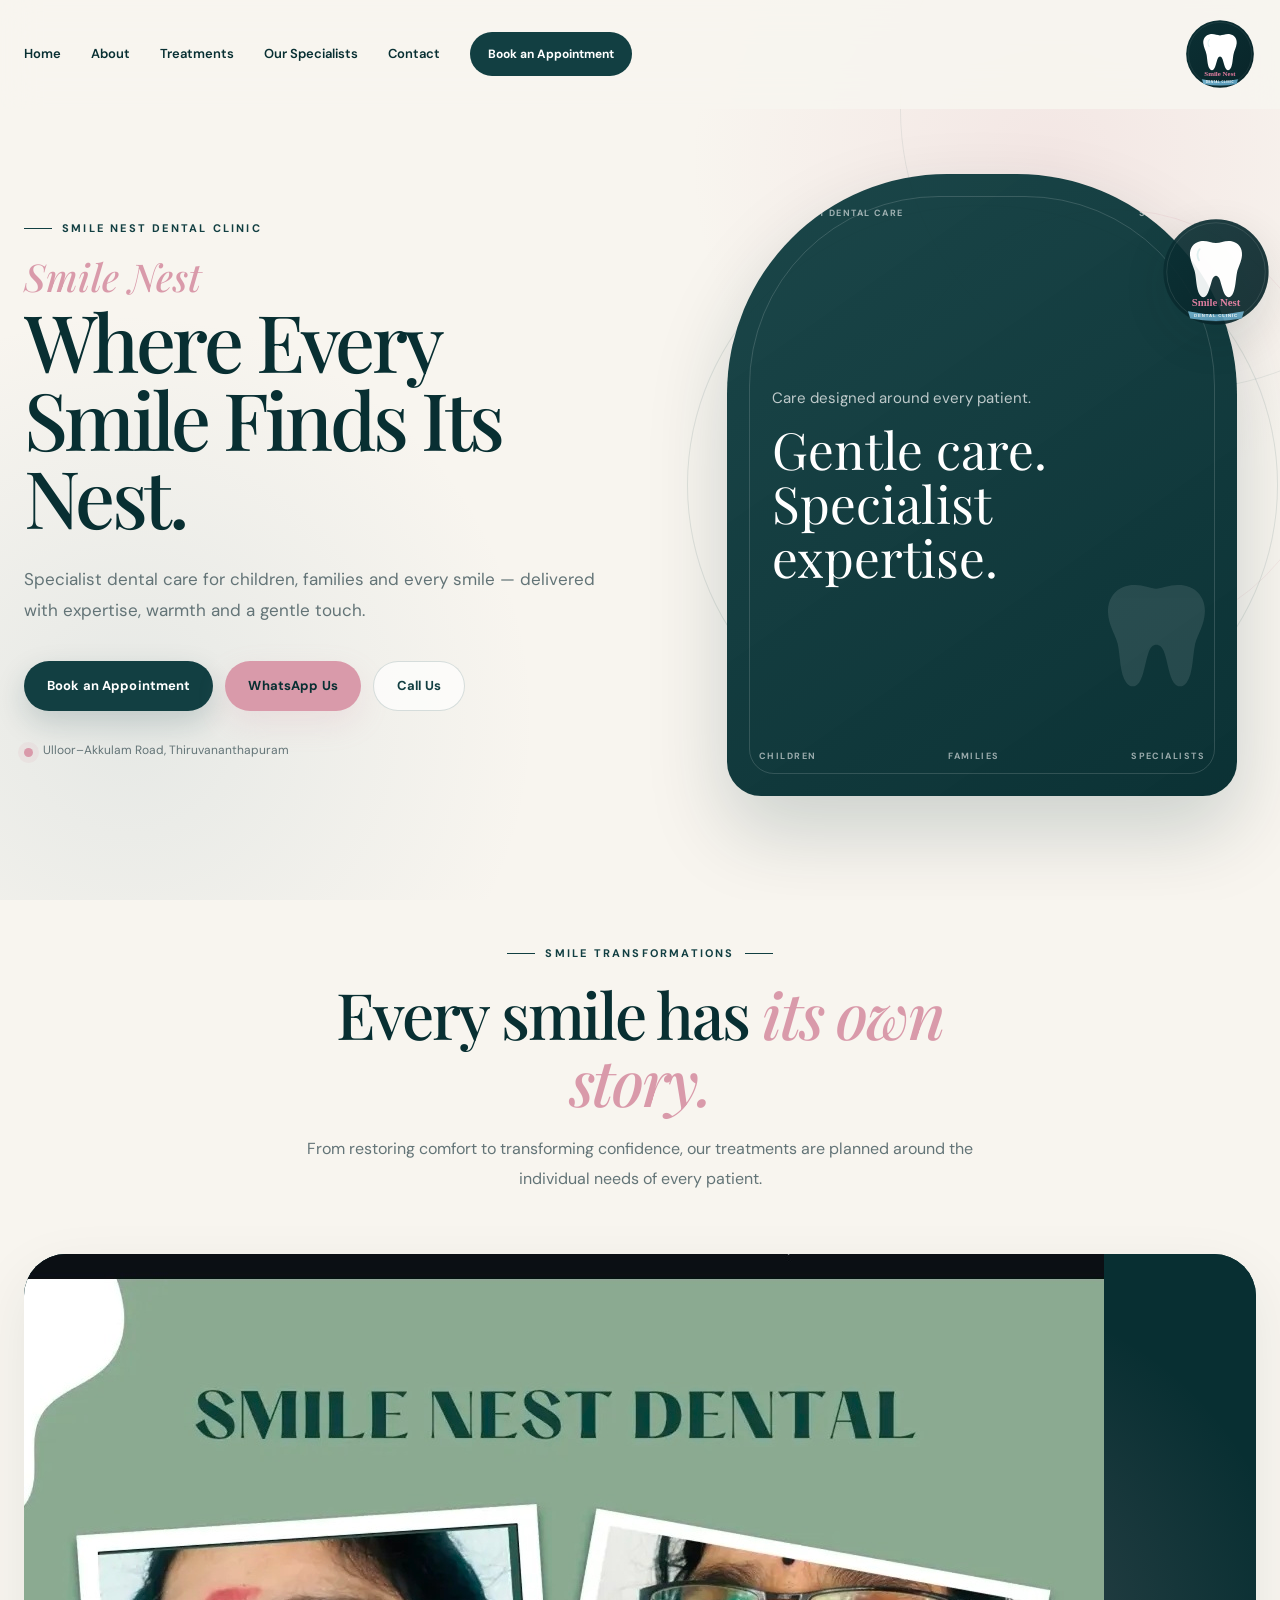
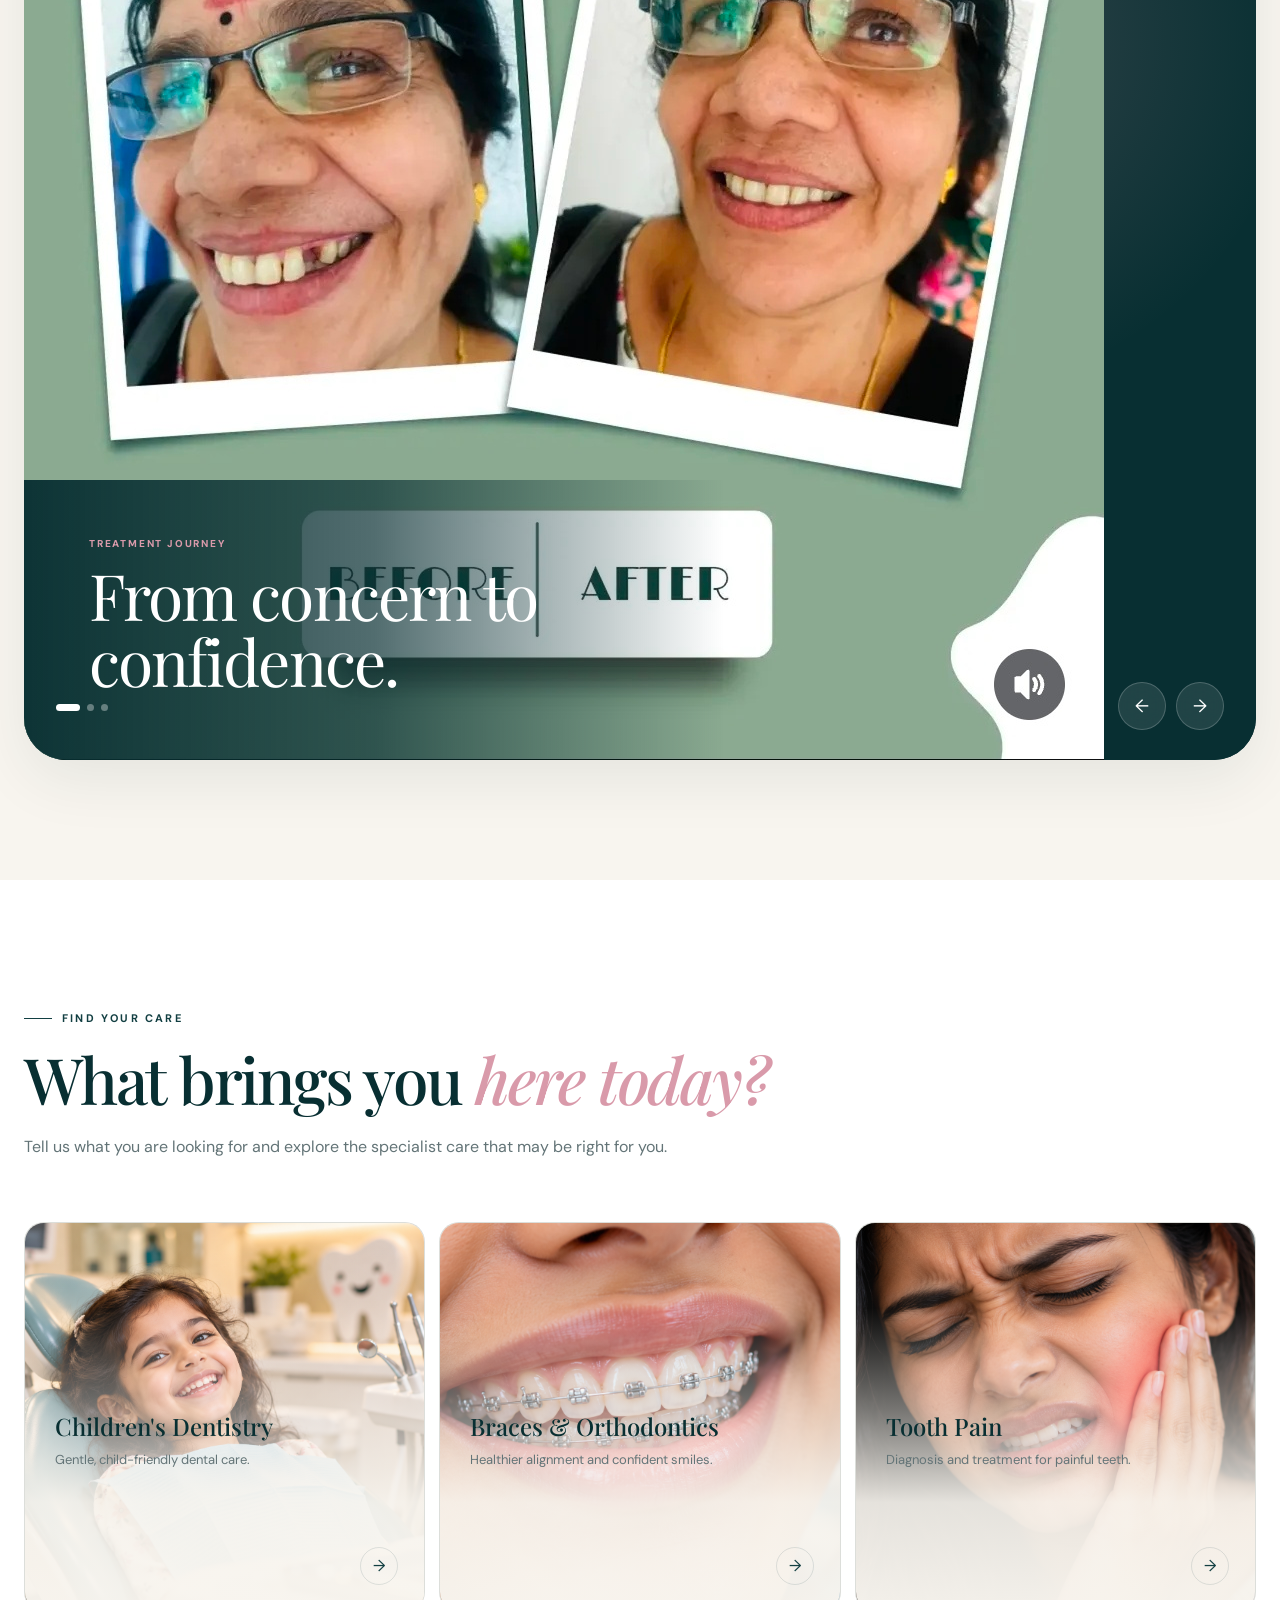
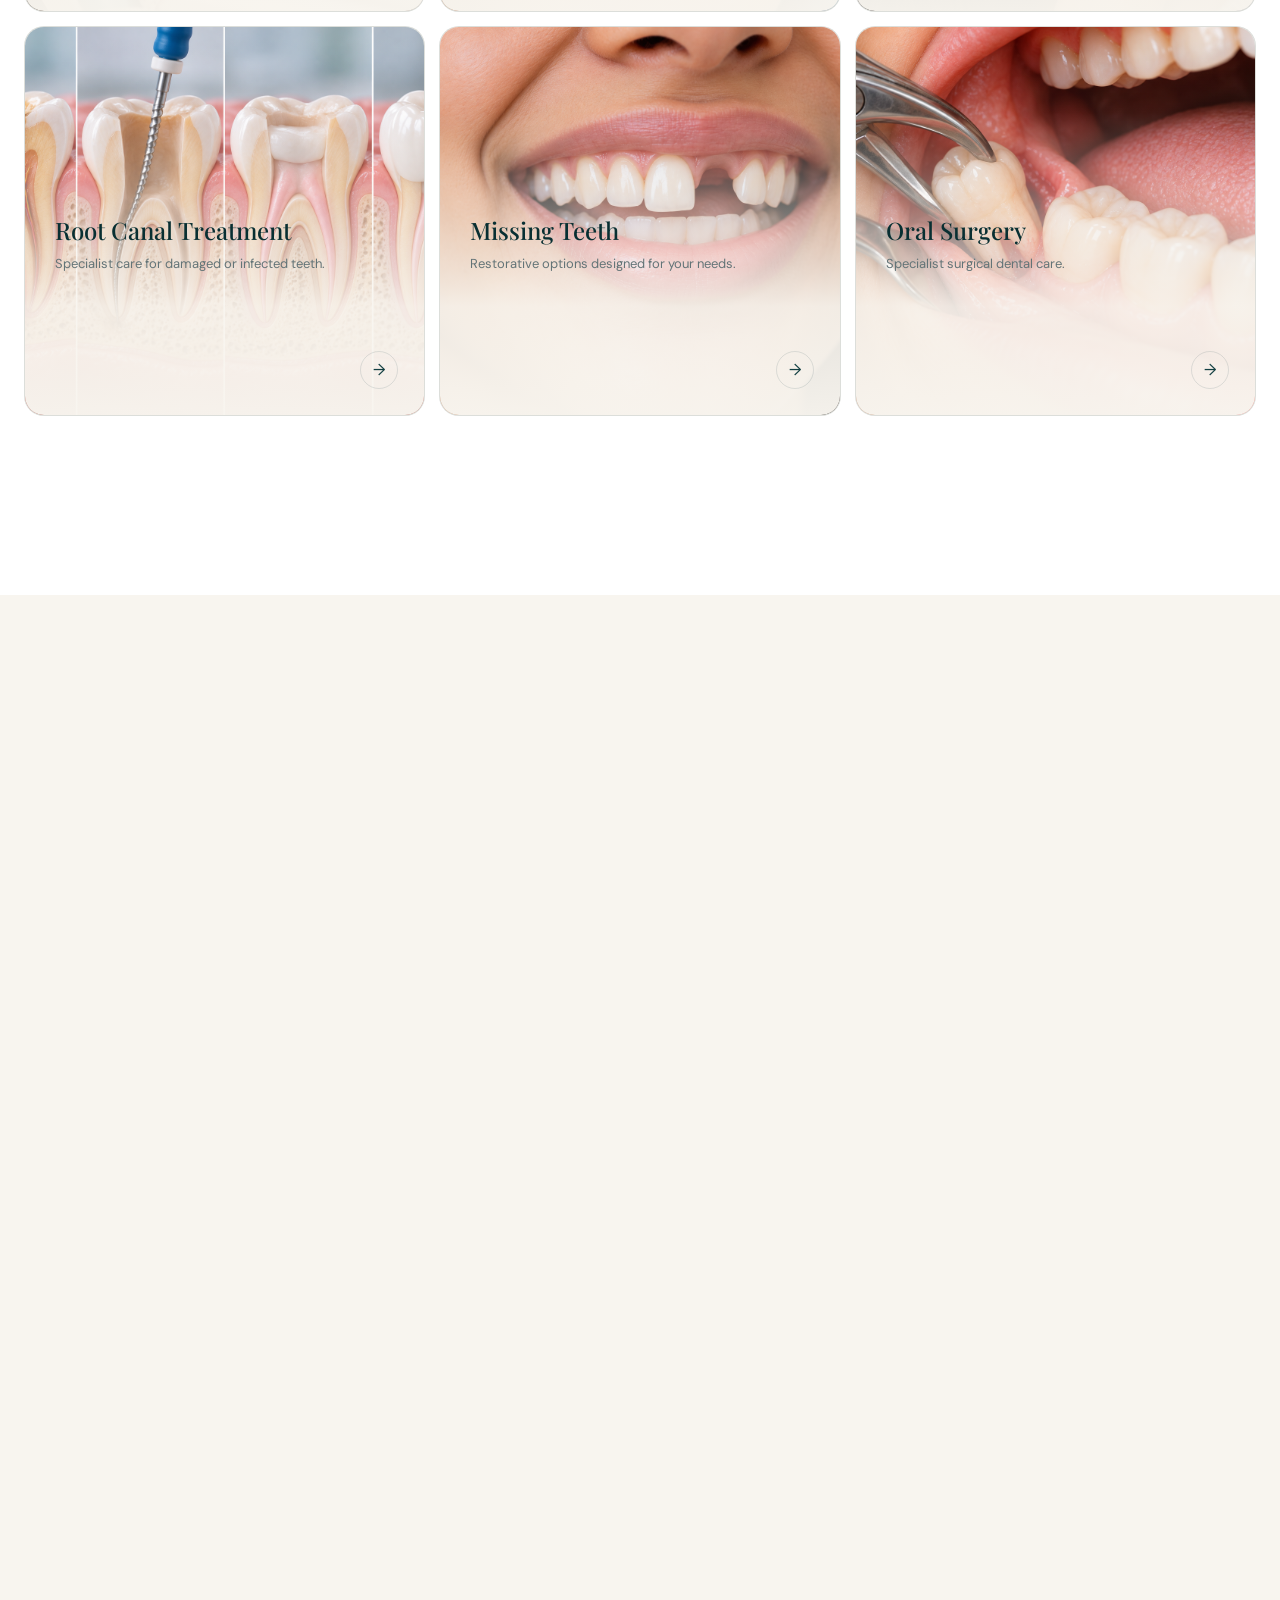
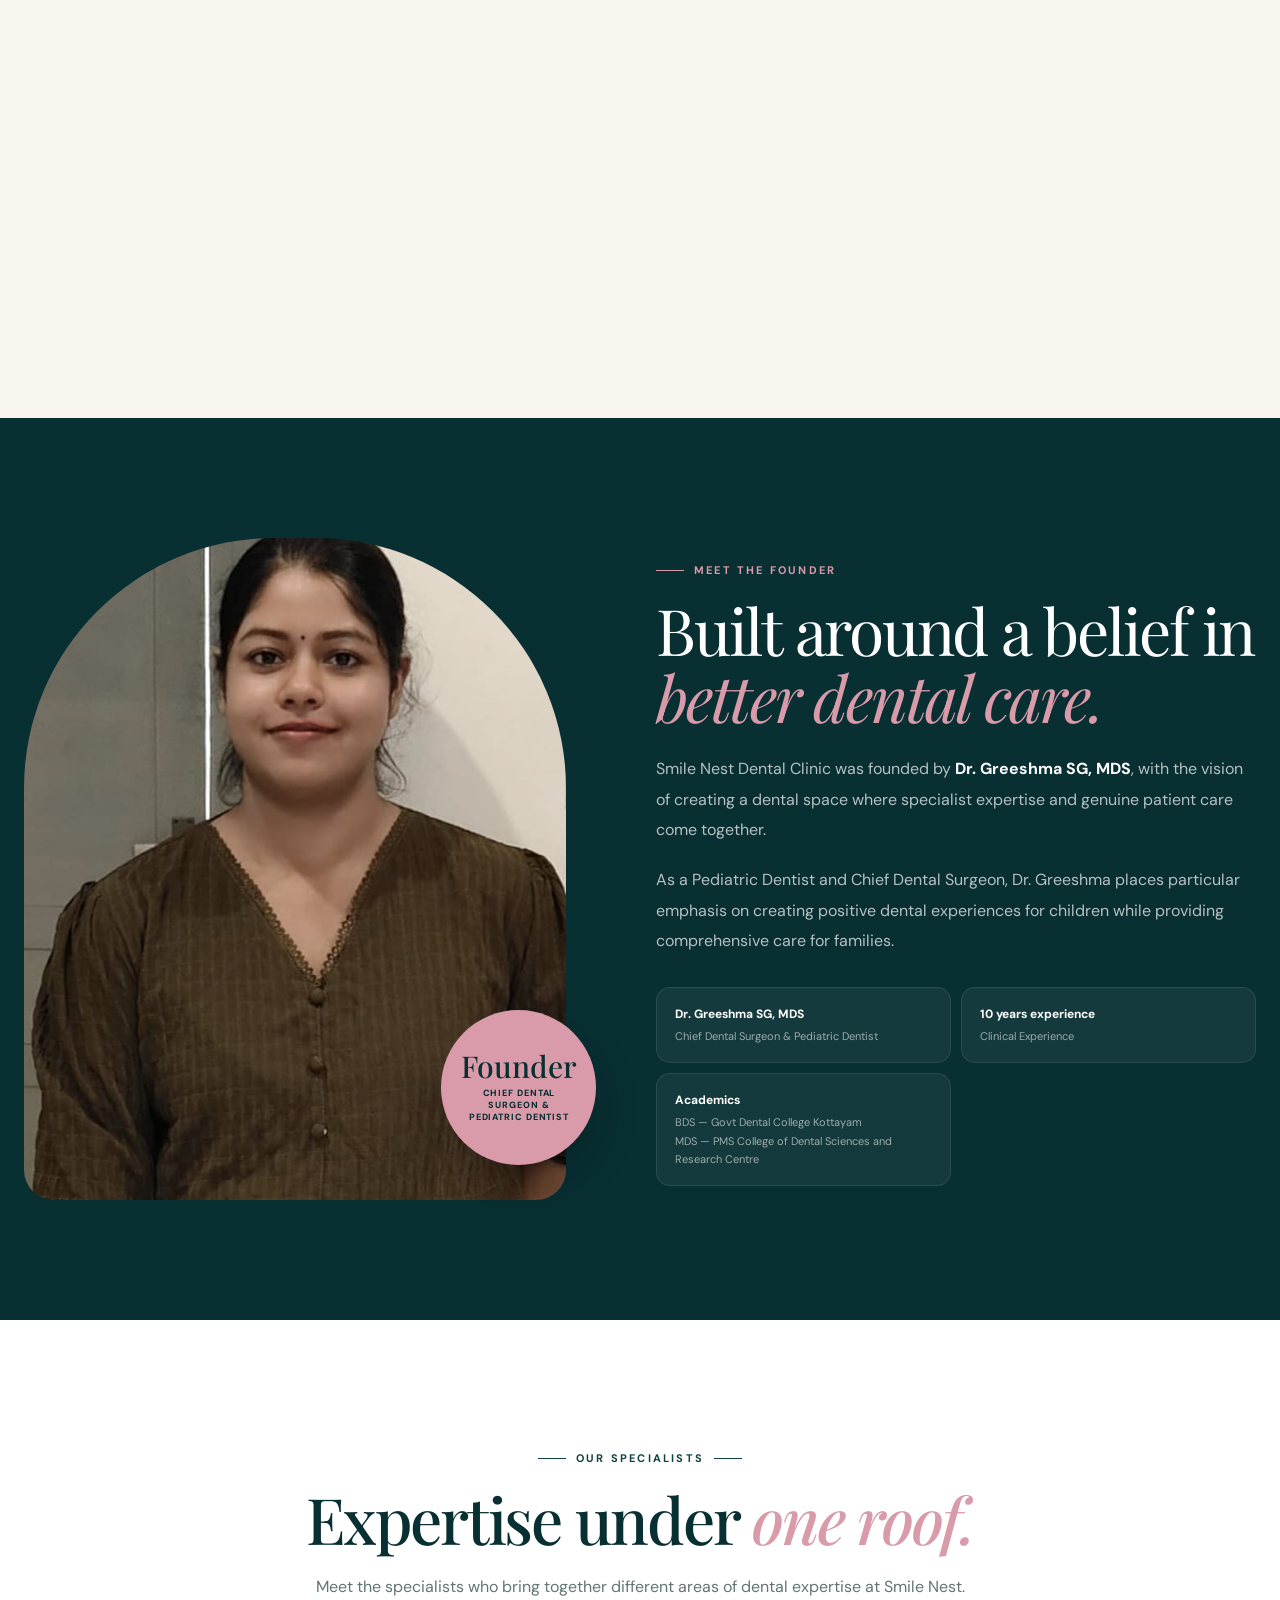
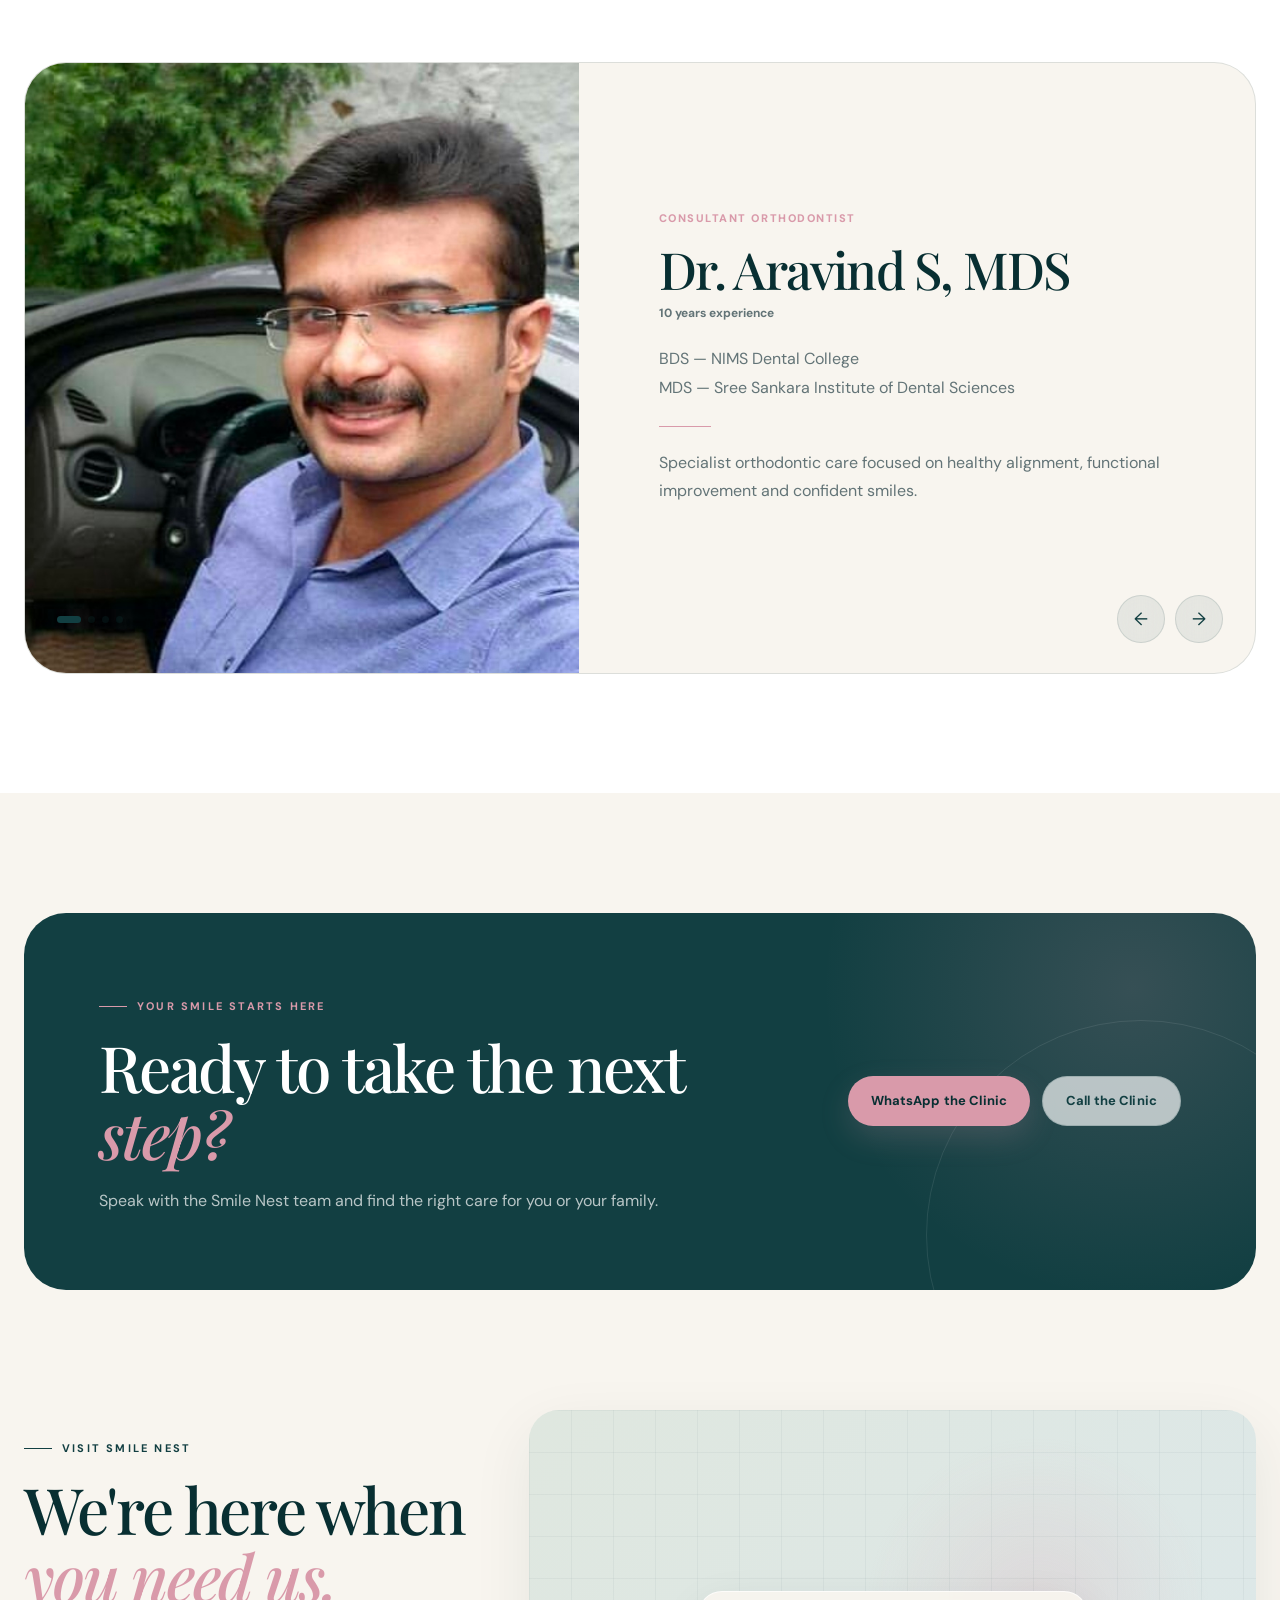
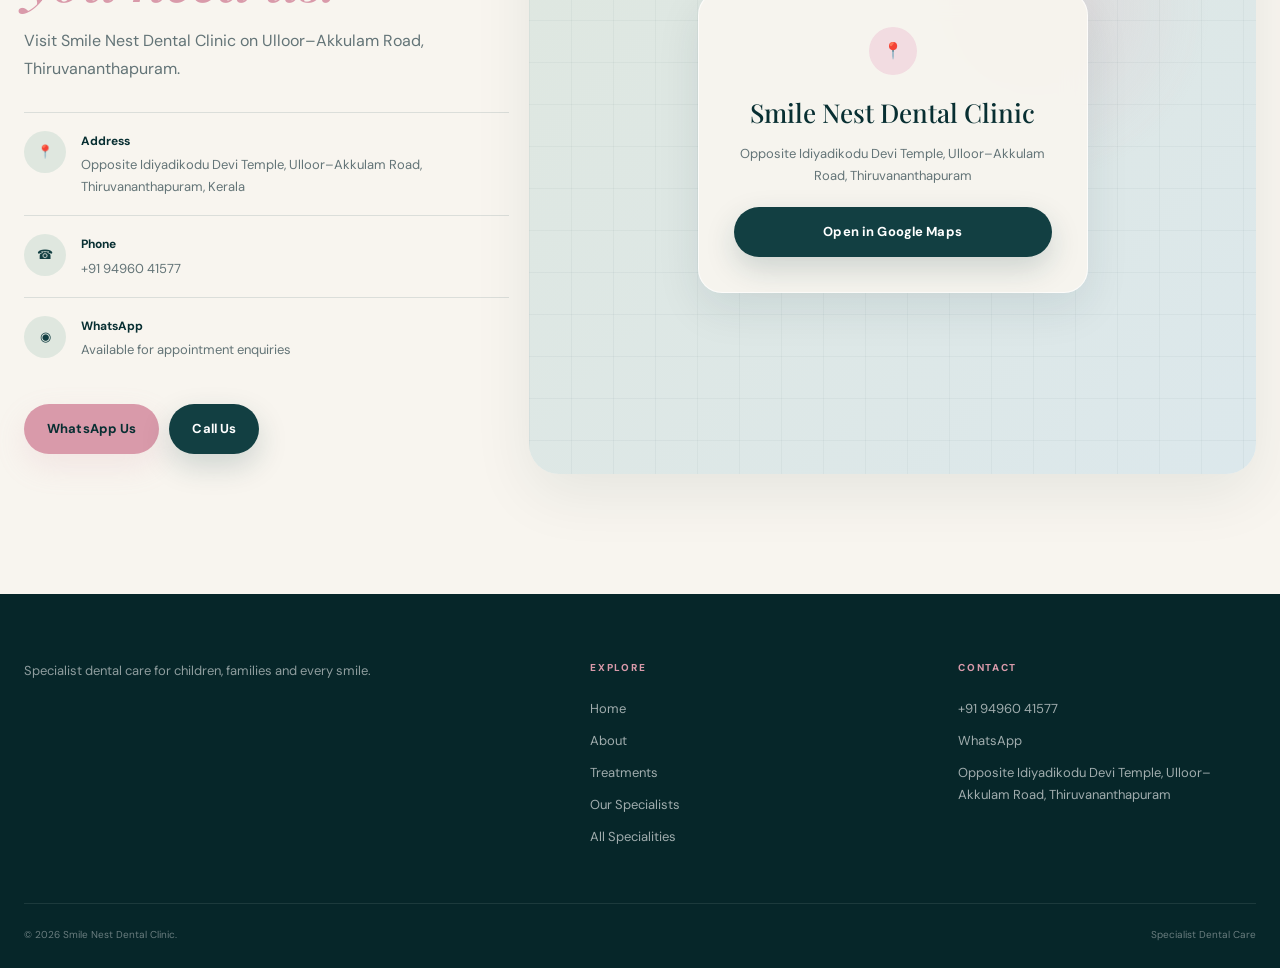
==== commit cd1604ef: "Rename index_updated.html to index.html" ====
--- a/index.html
+++ b/index.html
@@ -1,718 +1,1085 @@
-<!DOCTYPE html><html lang="en"><head><meta charset="UTF-8"><meta name="viewport" content="width=device-width, initial-scale=1.0"><meta name="description" content="Smile Nest Dental Clinic in Thiruvananthapuram provides specialist dental care for children, families and patients of all ages."><meta name="keywords" content="Smile Nest Dental Clinic, dentist Thiruvananthapuram, pediatric dentist Kerala, orthodontist Thiruvananthapuram, dental clinic Ulloor"><meta name="theme-color" content="#123f42"><title>Smile Nest Dental Clinic | Specialist Dental Care in Thiruvananthapuram</title><link rel="preconnect" href="https://fonts.googleapis.com"><link rel="preconnect" href="https://fonts.gstatic.com" crossorigin><link href="https://fonts.googleapis.com/css2?family=DM+Sans:wght@400;500;600;700&family=Playfair+Display:wght@500;600;700&display=swap" rel="stylesheet"><link rel="stylesheet" href="css/style.css"><link rel="stylesheet" href="css/animations.css"></head><body>
+<!DOCTYPE html>
+<html lang="en">
+<head>
+
+    <meta charset="UTF-8">
+
+    <meta
+        name="viewport"
+        content="width=device-width, initial-scale=1.0"
+    >
+
+    <meta
+        name="description"
+        content="Smile Nest Dental Clinic in Thiruvananthapuram provides specialist dental care for children, families and patients of all ages."
+    >
+
+    <meta
+        name="keywords"
+        content="Smile Nest Dental Clinic, dentist Thiruvananthapuram, pediatric dentist Kerala, orthodontist Thiruvananthapuram, dental clinic Ulloor"
+    >
+
+    <meta name="theme-color" content="#123f42">
+
+    <title>
+        Smile Nest Dental Clinic | Specialist Dental Care in Thiruvananthapuram
+    </title>
+
+    <!-- Google Fonts -->
+    <link rel="preconnect" href="https://fonts.googleapis.com">
+    <link rel="preconnect" href="https://fonts.gstatic.com" crossorigin>
+
+    <link
+        href="https://fonts.googleapis.com/css2?family=DM+Sans:wght@400;500;600;700&family=Playfair+Display:wght@500;600;700&display=swap"
+        rel="stylesheet"
+    >
+
+    <!-- Main Styles -->
+    <link
+        rel="stylesheet"
+        href="css/style.css"
+    >
+
+    <!-- Animations -->
+    <link
+        rel="stylesheet"
+        href="css/animations.css"
+    >
+
+
+<style>
+/* =====================================================
+   IMAGE CARD PRESENTATION OVERRIDES
+   ===================================================== */
+.patient-need-card, .why-card {
+    position: relative;
+    overflow: hidden;
+    isolation: isolate;
+}
+
+.patient-need-card {
+    min-height: 390px;
+    display: flex;
+    align-items: flex-end;
+    padding: 0;
+    background: var(--warm-ivory, #F8F5EF);
+}
+
+.patient-need-card::after, .why-card::after {
+    content: '';
+    position: absolute;
+    inset: 0;
+    z-index: 1;
+    pointer-events: none;
+    background: linear-gradient(
+        to top,
+        rgba(248,245,239,.98) 0%,
+        rgba(248,245,239,.92) 28%,
+        rgba(248,245,239,.48) 52%,
+        rgba(248,245,239,.05) 78%,
+        rgba(248,245,239,0) 100%
+    );
+}
+
+.patient-need-card .patient-need-icon, .why-card .why-card-icon {
+    position: absolute;
+    inset: 0;
+    width: 100%;
+    height: 100%;
+    margin: 0;
+    padding: 0;
+    z-index: 0;
+    border-radius: 0;
+    overflow: hidden;
+    background: transparent;
+}
+
+.patient-need-card .patient-need-icon img, .why-card .why-card-icon img {
+    display: block;
+    width: 100%;
+    height: 100%;
+    max-width: none;
+    object-fit: cover;
+    object-position: center;
+}
+
+.patient-need-card > div, .patient-need-card > .patient-need-arrow,
+.why-card > h3, .why-card > p {
+    position: relative;
+    z-index: 2;
+}
+
+.patient-need-card > div {
+    width: 100%;
+    padding: 190px 30px 30px;
+}
+
+.patient-need-card h3 {
+    margin: 0 0 8px;
+}
+
+.patient-need-card p {
+    margin: 0;
+}
+
+.patient-need-card .patient-need-arrow {
+    position: absolute;
+    right: 26px;
+    bottom: 26px;
+    z-index: 3;
+}
+
+.why-card {
+    min-height: 430px;
+    display: flex;
+    flex-direction: column;
+    justify-content: flex-end;
+    padding: 0;
+}
+
+.why-card > h3, .why-card > p {
+    width: 100%;
+}
+
+.why-card > h3 {
+    margin: 0;
+    padding: 190px 30px 8px;
+}
+
+.why-card > p {
+    margin: 0;
+    padding: 0 30px 30px;
+}
+
+@media (max-width: 600px) {
+    .patient-need-card {
+        min-height: 390px;
+    }
+
+    .patient-need-card > div {
+        padding: 185px 24px 28px;
+    }
+
+    .patient-need-card .patient-need-arrow {
+        right: 22px;
+        bottom: 22px;
+    }
+
+    .why-card {
+        min-height: 430px;
+    }
+
+    .why-card > h3 {
+        padding: 185px 24px 8px;
+    }
+
+    .why-card > p {
+        padding: 0 24px 28px;
+    }
+}
+</style>
+
+</head>
+
+
+<body>
+
+
+<!-- =====================================================
+     HEADER
+     ===================================================== -->
 
 <header class="site-header">
-<div class="container nav-container">
-<a href="index.html" class="logo" aria-label="Smile Nest Dental Clinic"><img src="assets/icons/smile-nest-logo.svg" alt="Smile Nest Dental Clinic logo"></a>
-
-<nav class="desktop-nav" aria-label="Main navigation">
-<a href="#home">Home</a>
-<a href="#about">About</a>
-<a href="#patient-needs">Treatments</a>
-<a href="#specialists">Our Specialists</a>
-<a href="#contact">Contact</a>
-<a href="#appointment" class="nav-button">Book an Appointment</a>
-</nav>
-
-<button class="mobile-menu-button" type="button" aria-label="Open navigation" aria-expanded="false">
-<span></span><span></span><span></span>
-</button>
-</div>
-
-<nav class="mobile-navigation" aria-label="Mobile navigation">
-<a href="#home">Home</a>
-<a href="#about">About</a>
-<a href="#patient-needs">Treatments</a>
-<a href="#specialists">Our Specialists</a>
-<a href="#contact">Contact</a>
-<a href="#appointment" class="nav-button">Book an Appointment</a>
-</nav>
+
+    <div class="container nav-container">
+
+        <a
+            href="index.html"
+            class="logo"
+            aria-label="Smile Nest Dental Clinic"
+        >
+
+            <img
+                src="assets/icons/smile-nest-logo.svg"
+                alt="Smile Nest Dental Clinic logo"
+            >
+
+        </a>
+
+
+        <nav class="desktop-nav" aria-label="Main navigation">
+
+            <a href="#home">Home</a>
+
+            <a href="#about">About</a>
+
+            <a href="#patient-needs">Treatments</a>
+
+            <a href="#specialists">Our Specialists</a>
+
+            <a href="#contact">Contact</a>
+
+            <a
+                href="#appointment"
+                class="nav-button"
+            >
+                Book an Appointment
+            </a>
+
+        </nav>
+
+
+        <button
+            class="mobile-menu-button"
+            type="button"
+            aria-label="Open navigation"
+            aria-expanded="false"
+        >
+
+            <span></span>
+            <span></span>
+            <span></span>
+
+        </button>
+
+    </div>
+
+
+    <nav
+        class="mobile-navigation"
+        aria-label="Mobile navigation"
+    >
+
+        <a href="#home">Home</a>
+
+        <a href="#about">About</a>
+
+        <a href="#patient-needs">Treatments</a>
+
+        <a href="#specialists">Our Specialists</a>
+
+        <a href="#contact">Contact</a>
+
+        <a
+            href="#appointment"
+            class="nav-button"
+        >
+            Book an Appointment
+        </a>
+
+    </nav>
+
 </header>
 
+
+
 <main>
+
 
 <!-- =====================================================
      HERO
      ===================================================== -->
 
-<section id="home" class="hero-section">
-
-<div class="hero-background-shape"></div>
-
-<div class="container hero-grid">
-
-<div class="hero-content">
-
-<div class="eyebrow">
-<span class="eyebrow-line"></span>
-Smile Nest Dental Clinic
-</div>
-
-<h1 class="hero-title">
-<span class="hero-brand">Smile Nest</span>
-<span class="hero-main-title">Where Every Smile Finds Its Nest.</span>
-</h1>
-
-<p class="hero-description">
-Specialist dental care for children, families and
-every smile — delivered with expertise, warmth
-and a gentle touch.
-</p>
-
-<div class="hero-actions">
-
-<a href="#appointment" class="btn btn-primary">
-Book an Appointment
-</a>
-
-<a href="#" class="btn btn-whatsapp" data-action="whatsapp">
-WhatsApp Us
-</a>
-
-<a href="tel:9496041577" class="btn btn-secondary">
-Call Us
-</a>
-
-</div>
-
-<div class="hero-location">
-<span class="location-dot"></span>
-Ulloor–Akkulam Road, Thiruvananthapuram
-</div>
-
-</div>
-
-<div class="hero-visual">
-
-<div class="hero-image-wrapper">
-
-<div class="hero-circle"></div>
-
-<div class="hero-card">
-
-<div class="hero-card-top">
-<span>Specialist Dental Care</span>
-<span>Smile Nest</span>
-</div>
-
-<div class="hero-card-content">
-<p>Care designed around every patient.</p>
-<strong>Gentle care. Specialist expertise.</strong>
-</div>
-
-<div class="hero-tooth">
-
-<svg viewBox="0 0 200 200" xmlns="http://www.w3.org/2000/svg" aria-hidden="true">
-
-<path
-d="M72 27
-C52 30 39 47 40 68
-C41 89 51 101 55 117
-C59 135 58 163 68 176
-C74 184 82 184 88 176
-C95 166 97 146 102 131
-C105 121 110 118 114 118
-C119 118 124 121 127 131
-C132 146 134 166 141 176
-C147 184 155 184 161 176
-C171 163 170 135 174 117
-C178 101 188 89 189 68
-C190 47 177 30 157 27
-C137 24 124 32 114 32
-C104 32 92 24 72 27Z"
-fill="#ffffff"
-/>
-
-</svg>
-
-</div>
-
-<div class="hero-card-bottom">
-<span>Children</span>
-<span>Families</span>
-<span>Specialists</span>
-</div>
-
-</div>
-
-<div class="hero-logo-watermark">
-<img src="assets/icons/smile-nest-logo.svg" alt="">
-</div>
-
-</div>
-
-</div>
-
-</div>
+<section
+    id="home"
+    class="hero-section"
+>
+
+    <div class="hero-background-shape"></div>
+
+
+    <div class="container hero-grid">
+
+
+        <div class="hero-content">
+
+            <div class="eyebrow">
+
+                <span class="eyebrow-line"></span>
+
+                Smile Nest Dental Clinic
+
+            </div>
+
+
+            <h1 class="hero-title">
+
+                <span class="hero-brand">
+                    Smile Nest
+                </span>
+
+                <span class="hero-main-title">
+                    Where Every Smile Finds Its Nest.
+                </span>
+
+            </h1>
+
+
+            <p class="hero-description">
+
+                Specialist dental care for children, families and
+                every smile — delivered with expertise, warmth
+                and a gentle touch.
+
+            </p>
+
+
+            <div class="hero-actions">
+
+                <a
+                    href="#appointment"
+                    class="btn btn-primary"
+                >
+                    Book an Appointment
+                </a>
+
+
+                <a
+                    href="#"
+                    class="btn btn-whatsapp"
+                    data-action="whatsapp"
+                >
+                    WhatsApp Us
+                </a>
+
+
+                <a
+                    href="tel:9496041577"
+                    class="btn btn-secondary"
+                >
+                    Call Us
+                </a>
+
+            </div>
+
+
+            <div class="hero-location">
+
+                <span class="location-dot"></span>
+
+                Ulloor–Akkulam Road, Thiruvananthapuram
+
+            </div>
+
+        </div>
+
+
+
+        <!-- HERO VISUAL -->
+
+        <div class="hero-visual">
+
+            <div class="hero-image-wrapper">
+
+                <div class="hero-circle"></div>
+
+
+                <div class="hero-card">
+
+                    <div class="hero-card-top">
+
+                        <span>
+                            Specialist Dental Care
+                        </span>
+
+                        <span>
+                            Smile Nest
+                        </span>
+
+                    </div>
+
+
+                    <div class="hero-card-content">
+
+                        <p>
+                            Care designed around
+                            every patient.
+                        </p>
+
+                        <strong>
+                            Gentle care.
+                            Specialist expertise.
+                        </strong>
+
+                    </div>
+
+
+                    <div class="hero-tooth">
+
+                        <svg
+                            viewBox="0 0 200 200"
+                            xmlns="http://www.w3.org/2000/svg"
+                            aria-hidden="true"
+                        >
+
+                            <path
+                                d="M72 27
+                                C52 30 39 47 40 68
+                                C41 89 51 101 55 117
+                                C59 135 58 163 68 176
+                                C74 184 82 184 88 176
+                                C95 166 97 146 102 131
+                                C105 121 110 118 114 118
+                                C119 118 124 121 127 131
+                                C132 146 134 166 141 176
+                                C147 184 155 184 161 176
+                                C171 163 170 135 174 117
+                                C178 101 188 89 189 68
+                                C190 47 177 30 157 27
+                                C137 24 124 32 114 32
+                                C104 32 92 24 72 27Z"
+                                fill="#ffffff"
+                            />
+
+                        </svg>
+
+                    </div>
+
+
+                    <div class="hero-card-bottom">
+
+                        <span>
+                            Children
+                        </span>
+
+                        <span>
+                            Families
+                        </span>
+
+                        <span>
+                            Specialists
+                        </span>
+
+                    </div>
+
+                </div>
+
+
+                <div class="hero-logo-watermark">
+
+                    <img
+                        src="assets/icons/smile-nest-logo.svg"
+                        alt=""
+                    >
+
+                </div>
+
+            </div>
+
+        </div>
+
+    </div>
 
 </section>
+
 
 
 <!-- =====================================================
      TRANSFORMATION SLIDESHOW
      ===================================================== -->
 
-<section class="transformations-section" id="transformations">
-
-<div class="container">
-
-<div class="section-heading centered reveal">
-
-<div class="eyebrow centered">
-<span class="eyebrow-line"></span>
-Smile Transformations
-<span class="eyebrow-line"></span>
-</div>
-
-<h2>
-Every smile has
-<span>its own story.</span>
-</h2>
-
-<p>
-From restoring comfort to transforming confidence,
-our treatments are planned around the individual
-needs of every patient.
-</p>
-
-</div>
-
-<div class="transformation-carousel reveal-scale" data-carousel="transformations">
-
-<div class="transformation-track">
-
-<article class="transformation-slide active">
-
-<img
-src="assets/images/transformations/transformation-03.jpg.jpeg"
-alt="Smile transformation before and after"
-class="transformation-image"
+<section
+    class="transformations-section"
+    id="transformations"
 >
 
-<div class="transformation-caption">
-<span>Treatment Journey</span>
-<h3>From concern to confidence.</h3>
-</div>
-
-</article>
-
-
-<article class="transformation-slide">
-
-<img
-src="assets/images/transformations/transformation-01.jpg.jpeg"
-alt="Smile transformation before and after"
-class="transformation-image"
+    <div class="container">
+
+
+        <div class="section-heading centered reveal">
+
+            <div class="eyebrow centered">
+
+                <span class="eyebrow-line"></span>
+
+                Smile Transformations
+
+                <span class="eyebrow-line"></span>
+
+            </div>
+
+
+            <h2>
+                Every smile has
+                <span>its own story.</span>
+            </h2>
+
+
+            <p>
+
+                From restoring comfort to transforming confidence,
+                our treatments are planned around the individual
+                needs of every patient.
+
+            </p>
+
+        </div>
+
+
+        <div
+            class="transformation-carousel reveal-scale"
+            data-carousel="transformations"
+        >
+
+            <div class="transformation-track">
+
+
+                <article class="transformation-slide active">
+
+                   <img
+    src="assets/images/transformations/transformation-03.jpg.jpeg"
+    alt="Smile transformation before and after"
+    class="transformation-image"
 >
 
-<div class="transformation-caption">
-<span>Smile Care</span>
-<h3>A healthier smile can change everything.</h3>
-</div>
-
-</article>
-
-
-<article class="transformation-slide">
-
-<img
-src="assets/images/transformations/transformation-02.jpg.jpeg"
-alt="Smile transformation before and after"
-class="transformation-image"
+
+                    <div class="transformation-caption">
+
+                        <span>
+                            Treatment Journey
+                        </span>
+
+                        <h3>
+                            From concern to confidence.
+                        </h3>
+
+                    </div>
+
+                </article>
+
+
+                <article class="transformation-slide">
+
+                   <img
+    src="assets/images/transformations/transformation-01.jpg.jpeg"
+    alt="Smile transformation before and after"
+    class="transformation-image"
 >
 
-<div class="transformation-caption">
-<span>Personalised Treatment</span>
-<h3>Care planned around you.</h3>
-</div>
-
-</article>
-
-</div>
-
-<button
-class="carousel-arrow carousel-prev"
-type="button"
-aria-label="Previous transformation"
+
+                    <div class="transformation-caption">
+
+                        <span>
+                            Smile Care
+                        </span>
+
+                        <h3>
+                            A healthier smile can change everything.
+                        </h3>
+
+                    </div>
+
+                </article>
+
+
+                <article class="transformation-slide">
+
+                   <img
+    src="assets/images/transformations/transformation-02.jpg.jpeg"
+    alt="Smile transformation before and after"
+    class="transformation-image"
 >
-←
-</button>
-
-<button
-class="carousel-arrow carousel-next"
-type="button"
-aria-label="Next transformation"
->
-→
-</button>
-
-<div class="carousel-dots">
-
-<button
-type="button"
-class="carousel-dot active"
-aria-label="Transformation 1"
-></button>
-
-<button
-type="button"
-class="carousel-dot"
-aria-label="Transformation 2"
-></button>
-
-<button
-type="button"
-class="carousel-dot"
-aria-label="Transformation 3"
-></button>
-
-</div>
-
-</div>
-
-</div>
+
+
+                    <div class="transformation-caption">
+
+                        <span>
+                            Personalised Treatment
+                        </span>
+
+                        <h3>
+                            Care planned around you.
+                        </h3>
+
+                    </div>
+
+                </article>
+
+            </div>
+
+
+            <button
+                class="carousel-arrow carousel-prev"
+                type="button"
+                aria-label="Previous transformation"
+            >
+                ←
+            </button>
+
+
+            <button
+                class="carousel-arrow carousel-next"
+                type="button"
+                aria-label="Next transformation"
+            >
+                →
+            </button>
+
+
+            <div class="carousel-dots">
+
+                <button
+                    type="button"
+                    class="carousel-dot active"
+                    aria-label="Transformation 1"
+                ></button>
+
+                <button
+                    type="button"
+                    class="carousel-dot"
+                    aria-label="Transformation 2"
+                ></button>
+
+                <button
+                    type="button"
+                    class="carousel-dot"
+                    aria-label="Transformation 3"
+                ></button>
+
+            </div>
+
+        </div>
+
+    </div>
 
 </section>
+
 
 
 <!-- =====================================================
      PATIENT NEEDS
      ===================================================== -->
 
-<section class="patient-needs-section" id="patient-needs">
-
-<div class="container">
-
-<div class="section-heading reveal">
-
-<div class="eyebrow">
-<span class="eyebrow-line"></span>
-Find Your Care
-</div>
-
-<h2>
-What brings you
-<span>here today?</span>
-</h2>
-
-<p>
-Tell us what you are looking for and explore
-the specialist care that may be right for you.
-</p>
-
-</div>
-
-
-<div class="patient-needs-grid stagger">
-
-
-<!-- CHILDREN'S DENTISTRY -->
-
-<a
-href="specialities.html#pediatric-dentistry"
-class="patient-need-card"
+<section
+    class="patient-needs-section"
+    id="patient-needs"
 >
 
-<span class="patient-need-icon">
-<img
-src="assets/images/treatments/child-dent.png"
-alt="Children's Dentistry"
->
-</span>
-
-<div>
-
-<h3>Children's Dentistry</h3>
-
-<p>
-Gentle, child-friendly dental care.
-</p>
-
-</div>
-
-<span class="patient-need-arrow">
-→
-</span>
-
-</a>
-
-
-<!-- BRACES & ORTHODONTICS -->
-
-<a
-href="specialities.html#orthodontics"
-class="patient-need-card"
->
-
-<span class="patient-need-icon">
-<img
-src="assets/images/treatments/braces.png"
-alt="Braces and Orthodontics"
->
-</span>
-
-<div>
-
-<h3>Braces &amp; Orthodontics</h3>
-
-<p>
-Healthier alignment and confident smiles.
-</p>
-
-</div>
-
-<span class="patient-need-arrow">
-→
-</span>
-
-</a>
-
-
-<!-- TOOTH PAIN -->
-
-<a
-href="specialities.html#endodontics"
-class="patient-need-card"
->
-
-<span class="patient-need-icon">
-<img
-src="assets/images/treatments/tooth-pain.png"
-alt="Tooth Pain"
->
-</span>
-
-<div>
-
-<h3>Tooth Pain</h3>
-
-<p>
-Diagnosis and treatment for painful teeth.
-</p>
-
-</div>
-
-<span class="patient-need-arrow">
-→
-</span>
-
-</a>
-
-
-<!-- ROOT CANAL -->
-
-<a
-href="specialities.html#endodontics"
-class="patient-need-card"
->
-
-<span class="patient-need-icon">
-<img
-src="assets/images/treatments/roo-canal.png"
-alt="Root Canal Treatment"
->
-</span>
-
-<div>
-
-<h3>Root Canal Treatment</h3>
-
-<p>
-Specialist care for damaged or infected teeth.
-</p>
-
-</div>
-
-<span class="patient-need-arrow">
-→
-</span>
-
-</a>
-
-
-<!-- MISSING TEETH -->
-
-<a
-href="specialities.html#prosthodontics"
-class="patient-need-card"
->
-
-<span class="patient-need-icon">
-<img
-src="assets/images/treatments/missing-tooth.png"
-alt="Missing Teeth"
->
-</span>
-
-<div>
-
-<h3>Missing Teeth</h3>
-
-<p>
-Restorative options designed for your needs.
-</p>
-
-</div>
-
-<span class="patient-need-arrow">
-→
-</span>
-
-</a>
-
-
-<!-- ORAL SURGERY -->
-
-<a
-href="specialities.html#oral-surgery"
-class="patient-need-card"
->
-
-<span class="patient-need-icon">
-<img
-src="assets/images/treatments/surgery.png"
-alt="Oral Surgery"
->
-</span>
-
-<div>
-
-<h3>Oral Surgery</h3>
-
-<p>
-Specialist surgical dental care.
-</p>
-
-</div>
-
-<span class="patient-need-arrow">
-→
-</span>
-
-</a>
-
-</div>
-
-
-<div class="section-link reveal">
-
-<a
-href="specialities.html"
-class="text-link"
->
-Explore all specialities
-<span>→</span>
-</a>
-
-</div>
-
-</div>
+    <div class="container">
+
+
+        <div class="section-heading reveal">
+
+            <div class="eyebrow">
+
+                <span class="eyebrow-line"></span>
+
+                Find Your Care
+
+            </div>
+
+
+            <h2>
+                What brings you
+                <span>here today?</span>
+            </h2>
+
+
+            <p>
+
+                Tell us what you are looking for and explore
+                the specialist care that may be right for you.
+
+            </p>
+
+        </div>
+
+
+        <div class="patient-needs-grid stagger">
+
+
+            <a
+                href="specialities.html#pediatric-dentistry"
+                class="patient-need-card"
+            >
+
+                <span class="patient-need-icon"><img src="assets/images/treatments/child-dent.png" alt="Children's Dentistry"></span>
+
+                <div>
+
+                    <h3>
+                        Children's Dentistry
+                    </h3>
+
+                    <p>
+                        Gentle, child-friendly dental care.
+                    </p>
+
+                </div>
+
+                <span class="patient-need-arrow">
+                    →
+                </span>
+
+            </a>
+
+
+
+            <a
+                href="specialities.html#orthodontics"
+                class="patient-need-card"
+            >
+
+                <span class="patient-need-icon"><img src="assets/images/treatments/braces.png" alt="Braces and Orthodontics"></span>
+
+                <div>
+
+                    <h3>
+                        Braces &amp; Orthodontics
+                    </h3>
+
+                    <p>
+                        Healthier alignment and confident smiles.
+                    </p>
+
+                </div>
+
+                <span class="patient-need-arrow">
+                    →
+                </span>
+
+            </a>
+
+
+
+            <a
+                href="specialities.html#endodontics"
+                class="patient-need-card"
+            >
+
+                <span class="patient-need-icon"><img src="assets/images/treatments/tooth-pain.png" alt="Tooth Pain"></span>
+
+                <div>
+
+                    <h3>
+                        Tooth Pain
+                    </h3>
+
+                    <p>
+                        Diagnosis and treatment for painful teeth.
+                    </p>
+
+                </div>
+
+                <span class="patient-need-arrow">
+                    →
+                </span>
+
+            </a>
+
+
+
+            <a
+                href="specialities.html#endodontics"
+                class="patient-need-card"
+            >
+
+                <span class="patient-need-icon"><img src="assets/images/treatments/roo-canal.png" alt="Root Canal Treatment"></span>
+
+                <div>
+
+                    <h3>
+                        Root Canal Treatment
+                    </h3>
+
+                    <p>
+                        Specialist care for damaged or infected teeth.
+                    </p>
+
+                </div>
+
+                <span class="patient-need-arrow">
+                    →
+                </span>
+
+            </a>
+
+
+
+            <a
+                href="specialities.html#prosthodontics"
+                class="patient-need-card"
+            >
+
+                <span class="patient-need-icon"><img src="assets/images/treatments/missing-tooth.png" alt="Missing Teeth"></span>
+
+                <div>
+
+                    <h3>
+                        Missing Teeth
+                    </h3>
+
+                    <p>
+                        Restorative options designed for your needs.
+                    </p>
+
+                </div>
+
+                <span class="patient-need-arrow">
+                    →
+                </span>
+
+            </a>
+
+
+
+            <a
+                href="specialities.html#oral-surgery"
+                class="patient-need-card"
+            >
+
+                <span class="patient-need-icon"><img src="assets/images/treatments/surgery.png" alt="Oral Surgery"></span>
+
+                <div>
+
+                    <h3>
+                        Oral Surgery
+                    </h3>
+
+                    <p>
+                        Specialist surgical dental care.
+                    </p>
+
+                </div>
+
+                <span class="patient-need-arrow">
+                    →
+                </span>
+
+            </a>
+
+        </div>
+
+
+        <div class="section-link reveal">
+
+            <a
+                href="specialities.html"
+                class="text-link"
+            >
+                Explore all specialities
+                <span>→</span>
+            </a>
+
+        </div>
+
+    </div>
 
 </section>
+
 
 
 <!-- =====================================================
      WHY SMILE NEST
      ===================================================== -->
 
-<section class="why-section" id="about">
-
-<div class="container">
-
-<div class="why-intro-grid">
-
-<div class="section-heading reveal">
-
-<div class="eyebrow">
-<span class="eyebrow-line"></span>
-Why Smile Nest
-</div>
-
-<h2>
-Care that feels
-<span>different.</span>
-</h2>
-
-</div>
-
-
-<div class="why-intro-text reveal-right">
-
-<p>
-A dental visit should feel reassuring,
-not intimidating. Smile Nest brings together
-specialist expertise with a warm,
-patient-first approach.
-</p>
-
-</div>
-
-</div>
-
-
-<div class="why-grid stagger">
-
-
-<!-- CHILD-FRIENDLY CARE -->
-
-<article class="why-card">
-
-<div class="why-card-icon">
-
-<img
-src="assets/images/why-smile-nest/child-friendly.png"
-alt="Child-Friendly Care at Smile Nest Dental Clinic"
+<section
+    class="why-section"
+    id="about"
 >
 
-</div>
-
-<h3>
-Child-Friendly Care
-</h3>
-
-<p>
-A calm and welcoming approach designed
-to help young patients feel comfortable
-and confident during their dental visits.
-</p>
-
-</article>
-
-
-<!-- SPECIALIST-LED TREATMENT -->
-
-<article class="why-card">
-
-<div class="why-card-icon">
-
-<img
-src="assets/images/why-smile-nest/specialist-Led.png"
-alt="Specialist-Led Treatment at Smile Nest Dental Clinic"
->
-
-</div>
-
-<h3>
-Specialist-Led Treatment
-</h3>
-
-<p>
-Access to a multidisciplinary team
-covering pediatric dentistry, orthodontics,
-endodontics, oral surgery and prosthodontics.
-</p>
-
-</article>
-
-
-<!-- PERSONALISED ATTENTION -->
-
-<article class="why-card">
-
-<div class="why-card-icon">
-
-<img
-src="assets/images/why-smile-nest/personalised.png"
-alt="Personalised Dental Care at Smile Nest Dental Clinic"
->
-
-</div>
-
-<h3>
-Personalised Attention
-</h3>
-
-<p>
-Every patient has different needs.
-Treatment is planned around the individual,
-their concerns and their goals.
-</p>
-
-</article>
-
-
-<!-- COMPREHENSIVE CARE -->
-
-<article class="why-card">
-
-<div class="why-card-icon">
-
-<img
-src="assets/images/why-smile-nest/comprehensive.png"
-alt="Comprehensive Dental Care at Smile Nest Dental Clinic"
->
-
-</div>
-
-<h3>
-Comprehensive Care
-</h3>
-
-<p>
-Multiple dental specialties brought
-together so patients can access the
-care they need in one place.
-</p>
-
-</article>
-
-
-<!-- GENTLE APPROACH -->
-
-<article class="why-card">
-
-<div class="why-card-icon">
-
-<img
-src="assets/images/why-smile-nest/gentle.png"
-alt="Gentle Dental Care at Smile Nest Dental Clinic"
->
-
-</div>
-
-<h3>
-Gentle Approach
-</h3>
-
-<p>
-We focus on communication, comfort and
-creating a positive experience at every
-stage of treatment.
-</p>
-
-</article>
-
-
-<!-- RELATIONSHIP BEYOND TREATMENT -->
-
-<article class="why-card">
-
-<div class="why-card-icon">
-
-<img
-src="assets/images/why-smile-nest/treatment-beyond.png"
-alt="Relationship Beyond Treatment at Smile Nest Dental Clinic"
->
-
-</div>
-
-<h3>
-A Relationship Beyond Treatment
-</h3>
-
-<p>
-Our goal is to build trust with patients
-and families that continues well beyond
-a single appointment.
-</p>
-
-</article>
-
-
-</div>
-
-</div>
+    <div class="container">
+
+        <div class="why-intro-grid">
+
+            <div class="section-heading reveal">
+
+                <div class="eyebrow">
+
+                    <span class="eyebrow-line"></span>
+
+                    Why Smile Nest
+
+                </div>
+
+                <h2>
+                    Care that feels
+                    <span>different.</span>
+                </h2>
+
+            </div>
+
+            <div class="why-intro-text reveal-right">
+
+                <p>
+
+                    A dental visit should feel reassuring,
+                    not intimidating. Smile Nest brings together
+                    specialist expertise with a warm,
+                    patient-first approach.
+
+                </p>
+
+            </div>
+
+        </div>
+
+
+        <div class="why-grid stagger">
+
+
+            <!-- CHILD-FRIENDLY CARE -->
+
+            <article class="why-card">
+
+                <div class="why-card-icon">
+                    <img
+                        src="assets/images/why-smile-nest/child-friendly.png"
+                        alt="Child-Friendly Care at Smile Nest Dental Clinic"
+                    >
+                </div>
+
+                <h3>
+                    Child-Friendly Care
+                </h3>
+
+                <p>
+
+                    A calm and welcoming approach designed
+                    to help young patients feel comfortable
+                    and confident during their dental visits.
+
+                </p>
+
+            </article>
+
+
+            <!-- SPECIALIST-LED TREATMENT -->
+
+            <article class="why-card">
+
+                <div class="why-card-icon">
+                    <img
+                        src="assets/images/why-smile-nest/specialist-Led.png"
+                        alt="Specialist-Led Treatment at Smile Nest Dental Clinic"
+                    >
+                </div>
+
+                <h3>
+                    Specialist-Led Treatment
+                </h3>
+
+                <p>
+
+                    Access to a multidisciplinary team
+                    covering pediatric dentistry, orthodontics,
+                    endodontics, oral surgery and prosthodontics.
+
+                </p>
+
+            </article>
+
+
+            <!-- PERSONALISED ATTENTION -->
+
+            <article class="why-card">
+
+                <div class="why-card-icon">
+                    <img
+                        src="assets/images/why-smile-nest/personalised.png"
+                        alt="Personalised Dental Care at Smile Nest Dental Clinic"
+                    >
+                </div>
+
+                <h3>
+                    Personalised Attention
+                </h3>
+
+                <p>
+
+                    Every patient has different needs.
+                    Treatment is planned around the individual,
+                    their concerns and their goals.
+
+                </p>
+
+            </article>
+
+
+            <!-- COMPREHENSIVE CARE -->
+
+            <article class="why-card">
+
+                <div class="why-card-icon">
+                    <img
+                        src="assets/images/why-smile-nest/comprehensive.png"
+                        alt="Comprehensive Dental Care at Smile Nest Dental Clinic"
+                    >
+                </div>
+
+                <h3>
+                    Comprehensive Care
+                </h3>
+
+                <p>
+
+                    Multiple dental specialties brought
+                    together so patients can access the
+                    care they need in one place.
+
+                </p>
+
+            </article>
+
+
+            <!-- GENTLE APPROACH -->
+
+            <article class="why-card">
+
+                <div class="why-card-icon">
+                    <img
+                        src="assets/images/why-smile-nest/gentle.png"
+                        alt="Gentle Dental Care at Smile Nest Dental Clinic"
+                    >
+                </div>
+
+                <h3>
+                    Gentle Approach
+                </h3>
+
+                <p>
+
+                    We focus on communication, comfort and
+                    creating a positive experience at every
+                    stage of treatment.
+
+                </p>
+
+            </article>
+
+
+            <!-- RELATIONSHIP BEYOND TREATMENT -->
+
+            <article class="why-card">
+
+                <div class="why-card-icon">
+                    <img
+                        src="assets/images/why-smile-nest/treatment-beyond.png"
+                        alt="Relationship Beyond Treatment at Smile Nest Dental Clinic"
+                    >
+                </div>
+
+                <h3>
+                    A Relationship Beyond Treatment
+                </h3>
+
+                <p>
+
+                    Our goal is to build trust with patients
+                    and families that continues well beyond
+                    a single appointment.
+
+                </p>
+
+            </article>
+
+
+        </div>
+
+    </div>
 
 </section>
+
 
 
 <!-- =====================================================
@@ -720,110 +1087,131 @@
      ===================================================== -->
 
 <section
-class="founder-section"
-id="founder"
+    class="founder-section"
+    id="founder"
 >
 
-<div class="container founder-grid">
-
-
-<div class="founder-photo reveal-left">
-
-<div class="founder-photo-inner">
-
-<img
-src="assets/images/founder/dr-greeshma-sg.jpg.jpeg"
-alt="Dr. Greeshma SG, Founder and Chief Dental Surgeon"
-class="founder-image"
+    <div class="container founder-grid">
+
+
+        <div class="founder-photo reveal-left">
+
+            <div class="founder-photo-inner">
+
+                <img
+    src="assets/images/founder/dr-greeshma-sg.jpg.jpeg"
+    alt="Dr. Greeshma SG, Founder and Chief Dental Surgeon"
+    class="founder-image"
 >
 
-</div>
-
-
-<div class="founder-badge">
-
-<strong>
-Founder
-</strong>
-
-<span>
-Chief Dental Surgeon &amp;
-Pediatric Dentist
-</span>
-
-</div>
-
-</div>
-
-
-<div class="founder-content reveal-right">
-
-<div class="eyebrow">
-
-<span class="eyebrow-line"></span>
-
-Meet the Founder
-
-</div>
-
-
-<h2>
-Built around a belief in
-<span>better dental care.</span>
-</h2>
-
-
-<p>
-Smile Nest Dental Clinic was founded by
-<strong>Dr. Greeshma SG, MDS</strong>,
-with the vision of creating a dental space
-where specialist expertise and genuine
-patient care come together.
-</p>
-
-
-<p>
-As a Pediatric Dentist and Chief Dental Surgeon,
-Dr. Greeshma places particular emphasis on
-creating positive dental experiences for children
-while providing comprehensive care for families.
-</p>
-
-
-<div class="founder-credentials">
-
-<div>
-
-<strong>
-Dr. Greeshma SG, MDS
-</strong>
-
-<span>
-Founder &amp; Chief Dental Surgeon
-</span>
-
-</div>
-
-
-<div>
-
-<strong>
-Pediatric Dentistry
-</strong>
-
-<span>
-Specialist Care
-</span>
-
-</div>
-
-</div>
-
-</div>
-
-</div>
+            </div>
+
+
+            <div class="founder-badge">
+
+                <strong>
+                    Founder
+                </strong>
+
+                <span>
+                    Chief Dental Surgeon &amp;
+                    Pediatric Dentist
+                </span>
+
+            </div>
+
+        </div>
+
+
+
+        <div class="founder-content reveal-right">
+
+            <div class="eyebrow">
+
+                <span class="eyebrow-line"></span>
+
+                Meet the Founder
+
+            </div>
+
+
+            <h2>
+                Built around a belief in
+                <span>better dental care.</span>
+            </h2>
+
+
+            <p>
+
+                Smile Nest Dental Clinic was founded by
+                <strong>Dr. Greeshma SG, MDS</strong>,
+                with the vision of creating a dental space
+                where specialist expertise and genuine
+                patient care come together.
+
+            </p>
+
+
+            <p>
+
+                As a Pediatric Dentist and Chief Dental Surgeon,
+                Dr. Greeshma places particular emphasis on
+                creating positive dental experiences for children
+                while providing comprehensive care for families.
+
+            </p>
+
+
+            <div class="founder-credentials">
+
+                <div>
+
+                    <strong>
+                        Dr. Greeshma SG, MDS
+                    </strong>
+
+                    <span>
+                        Chief Dental Surgeon &amp; Pediatric Dentist
+                    </span>
+
+                </div>
+
+
+                <div>
+
+                    <strong>
+                        10 years experience
+                    </strong>
+
+                    <span>
+                        Clinical Experience
+                    </span>
+
+                </div>
+
+
+                <div>
+
+                    <strong>
+                        Academics
+                    </strong>
+
+                    <span>
+                        BDS — Govt Dental College Kottayam
+                        <br>
+                        MDS — PMS College of Dental Sciences and Research Centre
+                    </span>
+
+                </div>
+
+            </div>
+
+        </div>
+
+    </div>
 
 </section>
+
 
 
 <!-- =====================================================
@@ -831,289 +1219,308 @@
      ===================================================== -->
 
 <section
-class="specialists-section"
-id="specialists"
+    class="specialists-section"
+    id="specialists"
 >
 
-<div class="container">
-
-<div class="section-heading centered reveal">
-
-<div class="eyebrow centered">
-
-<span class="eyebrow-line"></span>
-
-Our Specialists
-
-<span class="eyebrow-line"></span>
-
-</div>
-
-<h2>
-Expertise under
-<span>one roof.</span>
-</h2>
-
-<p>
-Meet the specialists who bring together
-different areas of dental expertise at
-Smile Nest.
-</p>
-
-</div>
-
-
-<div
-class="specialist-carousel reveal-scale"
-data-carousel="specialists"
->
-
-<div class="specialist-track">
-
-
-<!-- ARAVIND -->
-
-<article class="specialist-slide active">
-
-<div class="specialist-image">
-
-<img
-src="assets/images/doctors/dr-aravind-s.jpg.jpeg"
-alt="Dr. Aravind S, MDS, Consultant Orthodontist"
->
-
-</div>
-
-
-<div class="specialist-information">
-
-<span class="specialist-role">
-Consultant Orthodontist
-</span>
-
-<h3>
-Dr. Aravind S, MDS
-</h3>
-
-<p class="specialist-experience">
-10 years experience
-</p>
-
-<p>
-BDS — NIMS Dental College
-<br>
-MDS — Sree Sankara Institute
-of Dental Sciences
-</p>
-
-<div class="specialist-divider"></div>
-
-<p>
-Specialist orthodontic care
-focused on healthy alignment,
-functional improvement and
-confident smiles.
-</p>
-
-</div>
-
-</article>
-
-
-<!-- NAVEEN -->
-
-<article class="specialist-slide">
-
-<div class="specialist-image">
-
-<img
-src="assets/images/doctors/dr-naveen-g.jpg.jpeg"
-alt="Dr. Naveen G, MDS, Consultant Endodontist"
->
-
-</div>
-
-
-<div class="specialist-information">
-
-<span class="specialist-role">
-Consultant Endodontist
-</span>
-
-<h3>
-Dr. Naveen G, MDS
-</h3>
-
-<p class="specialist-experience">
-5 years experience
-</p>
-
-<p>
-BDS — PMS College of Dental
-Sciences and Research Centre
-<br>
-MDS — PMS College of Dental
-Sciences and Research Centre
-</p>
-
-<div class="specialist-divider"></div>
-
-<p>
-Specialist treatment for
-diseased or injured dental pulp,
-including root canal care.
-</p>
-
-</div>
-
-</article>
-
-
-<!-- REMYA -->
-
-<article class="specialist-slide">
-
-<div class="specialist-image">
-
-<img
-src="assets/images/doctors/dr-remya-g.jpg.jpeg"
-alt="Dr. Remya G, MDS, Oral and Maxillofacial Surgeon"
->
-
-</div>
-
-
-<div class="specialist-information">
-
-<span class="specialist-role">
-Oral &amp; Maxillofacial Surgeon
-</span>
-
-<h3>
-Dr. Remya G, MDS
-</h3>
-
-<p>
-Specialist surgical dental care
-focused on oral and maxillofacial
-conditions.
-</p>
-
-<div class="specialist-divider"></div>
-
-<p>
-Providing specialist assessment
-and surgical management tailored
-to each patient's needs.
-</p>
-
-</div>
-
-</article>
-
-
-<!-- JOYAL -->
-
-<article class="specialist-slide">
-
-<div class="specialist-image">
-
-<img
-src="assets/images/doctors/dr-joyal-jose-baby.jpg.jpeg"
-alt="Dr. Joyal Jose Baby, MDS, Consultant Prosthodontist and Implantologist"
->
-
-</div>
-
-
-<div class="specialist-information">
-
-<span class="specialist-role">
-Consultant Prosthodontist
-&amp; Implantologist
-</span>
-
-<h3>
-Dr. Joyal Jose Baby, MDS
-</h3>
-
-<p class="specialist-experience">
-6 years experience
-</p>
-
-<p>
-BDS — PMNM Dental College,
-Bangalore
-<br>
-MDS — PMS College of Dental
-Sciences and Research Centre
-</p>
-
-<div class="specialist-divider"></div>
-
-<p>
-Also an Assistant Professor at
-PMS College of Dental Sciences
-and Research Centre.
-</p>
-
-</div>
-
-</article>
-
-
-</div>
-
-
-<button
-class="specialist-arrow specialist-prev"
-type="button"
-aria-label="Previous specialist"
->
-←
-</button>
-
-
-<button
-class="specialist-arrow specialist-next"
-type="button"
-aria-label="Next specialist"
->
-→
-</button>
-
-
-<div class="specialist-dots">
-
-<button
-type="button"
-class="specialist-dot active"
-aria-label="Specialist 1"
-></button>
-
-<button
-type="button"
-class="specialist-dot"
-aria-label="Specialist 2"
-></button>
-
-<button
-type="button"
-class="specialist-dot"
-aria-label="Specialist 3"
-></button>
-
-<button
-type="button"
-class="specialist-dot"
-aria-label="Specialist 4"
-></button>
-
-</div>
-
-</div>
-
-</div>
+    <div class="container">
+
+        <div class="section-heading centered reveal">
+
+            <div class="eyebrow centered">
+
+                <span class="eyebrow-line"></span>
+
+                Our Specialists
+
+                <span class="eyebrow-line"></span>
+
+            </div>
+
+            <h2>
+                Expertise under
+                <span>one roof.</span>
+            </h2>
+
+            <p>
+                Meet the specialists who bring together
+                different areas of dental expertise at
+                Smile Nest.
+            </p>
+
+        </div>
+
+
+        <div
+            class="specialist-carousel reveal-scale"
+            data-carousel="specialists"
+        >
+
+            <div class="specialist-track">
+
+
+                <!-- =================================================
+                     ARAVIND
+                     ================================================= -->
+
+                <article class="specialist-slide active">
+
+                    <div class="specialist-image">
+
+                        <img
+                            src="assets/images/doctors/dr-aravind-s.jpg.jpeg"
+                            alt="Dr. Aravind S, MDS, Consultant Orthodontist"
+                        >
+
+                    </div>
+
+
+                    <div class="specialist-information">
+
+                        <span class="specialist-role">
+                            Consultant Orthodontist
+                        </span>
+
+                        <h3>
+                            Dr. Aravind S, MDS
+                        </h3>
+
+                        <p class="specialist-experience">
+                            10 years experience
+                        </p>
+
+                        <p>
+                            BDS — NIMS Dental College
+                            <br>
+                            MDS — Sree Sankara Institute
+                            of Dental Sciences
+                        </p>
+
+                        <div class="specialist-divider"></div>
+
+                        <p>
+                            Specialist orthodontic care
+                            focused on healthy alignment,
+                            functional improvement and
+                            confident smiles.
+                        </p>
+
+                    </div>
+
+                </article>
+
+
+                <!-- =================================================
+                     NAVEEN
+                     ================================================= -->
+
+                <article class="specialist-slide">
+
+                    <div class="specialist-image">
+
+                        <img
+                            src="assets/images/doctors/dr-naveen-g.jpg.jpeg"
+                            alt="Dr. Naveen G, MDS, Consultant Endodontist"
+                        >
+
+                    </div>
+
+
+                    <div class="specialist-information">
+
+                        <span class="specialist-role">
+                            Consultant Endodontist
+                        </span>
+
+                        <h3>
+                            Dr. Naveen G, MDS
+                        </h3>
+
+                        <p class="specialist-experience">
+                            5 years experience
+                        </p>
+
+                        <p>
+                            BDS — PMS College of Dental
+                            Sciences and Research Centre
+                            <br>
+                            MDS — PMS College of Dental
+                            Sciences and Research Centre
+                        </p>
+
+                        <div class="specialist-divider"></div>
+
+                        <p>
+                            Specialist treatment for
+                            diseased or injured dental pulp,
+                            including root canal care.
+                        </p>
+
+                    </div>
+
+                </article>
+
+
+                <!-- =================================================
+                     REMYA
+                     ================================================= -->
+
+                <article class="specialist-slide">
+
+                    <div class="specialist-image">
+
+                        <img
+                            src="assets/images/doctors/dr-remya-g.jpg.jpeg"
+                            alt="Dr. Remya G, MDS, Oral and Maxillofacial Surgeon"
+                        >
+
+                    </div>
+
+
+                    <div class="specialist-information">
+
+                        <span class="specialist-role">
+                            Oral &amp; Maxillofacial Surgeon
+                        </span>
+
+                        <h3>
+                            Dr. Remya G, MDS
+                        </h3>
+
+                        <p class="specialist-experience">
+                            10 years experience
+                        </p>
+
+                        <p>
+                            BDS — Govt Dental College Thiruvananthapuram
+                            <br>
+                            MDS — Govt Dental College Kottayam
+                        </p>
+
+                        <div class="specialist-divider"></div>
+
+                        <p>
+                            Specialist oral and maxillofacial surgical care
+                            focused on thorough assessment and treatment
+                            tailored to each patient's needs.
+                        </p>
+
+                    </div>
+
+                </article>
+
+
+                <!-- =================================================
+                     JOYAL
+                     ================================================= -->
+
+                <article class="specialist-slide">
+
+                    <div class="specialist-image">
+
+                        <img
+                            src="assets/images/doctors/dr-joyal-jose-baby.jpg.jpeg"
+                            alt="Dr. Joyal Jose Baby, MDS, Consultant Prosthodontist and Implantologist"
+                        >
+
+                    </div>
+
+
+                    <div class="specialist-information">
+
+                        <span class="specialist-role">
+                            Consultant Prosthodontist
+                            &amp; Implantologist
+                        </span>
+
+                        <h3>
+                            Dr. Joyal Jose Baby, MDS
+                        </h3>
+
+                        <p class="specialist-experience">
+                            6 years experience
+                        </p>
+
+                        <p>
+                            BDS — PMNM Dental College,
+                            Bangalore
+                            <br>
+                            MDS — PMS College of Dental
+                            Sciences and Research Centre
+                        </p>
+
+                        <div class="specialist-divider"></div>
+
+                        <p>
+                            Also an Assistant Professor at
+                            PMS College of Dental Sciences
+                            and Research Centre.
+                        </p>
+
+                    </div>
+
+                </article>
+
+            </div>
+
+
+            <!-- =================================================
+                 NAVIGATION
+                 ================================================= -->
+
+            <button
+                class="specialist-arrow specialist-prev"
+                type="button"
+                aria-label="Previous specialist"
+            >
+                ←
+            </button>
+
+
+            <button
+                class="specialist-arrow specialist-next"
+                type="button"
+                aria-label="Next specialist"
+            >
+                →
+            </button>
+
+
+            <!-- =================================================
+                 DOTS
+                 ================================================= -->
+
+            <div class="specialist-dots">
+
+                <button
+                    type="button"
+                    class="specialist-dot active"
+                    aria-label="Specialist 1"
+                ></button>
+
+                <button
+                    type="button"
+                    class="specialist-dot"
+                    aria-label="Specialist 2"
+                ></button>
+
+                <button
+                    type="button"
+                    class="specialist-dot"
+                    aria-label="Specialist 3"
+                ></button>
+
+                <button
+                    type="button"
+                    class="specialist-dot"
+                    aria-label="Specialist 4"
+                ></button>
+
+            </div>
+
+        </div>
+
+    </div>
 
 </section>
 
@@ -1123,65 +1530,70 @@
      ===================================================== -->
 
 <section
-class="appointment-section"
-id="appointment"
+    class="appointment-section"
+    id="appointment"
 >
 
-<div class="container">
-
-<div class="appointment-inner reveal">
-
-<div class="appointment-text">
-
-<div class="eyebrow">
-
-<span class="eyebrow-line"></span>
-
-Your Smile Starts Here
-
-</div>
-
-
-<h2>
-Ready to take the next
-<span>step?</span>
-</h2>
-
-
-<p>
-Speak with the Smile Nest team and
-find the right care for you or your family.
-</p>
-
-</div>
-
-
-<div class="appointment-actions">
-
-<a
-href="#"
-class="btn btn-whatsapp"
-data-appointment="whatsapp"
->
-WhatsApp the Clinic
-</a>
-
-
-<a
-href="tel:9496041577"
-class="btn btn-secondary"
-data-appointment="call"
->
-Call the Clinic
-</a>
-
-</div>
-
-</div>
-
-</div>
+    <div class="container">
+
+
+        <div class="appointment-inner reveal">
+
+
+            <div class="appointment-text">
+
+                <div class="eyebrow">
+
+                    <span class="eyebrow-line"></span>
+
+                    Your Smile Starts Here
+
+                </div>
+
+
+                <h2>
+                    Ready to take the next
+                    <span>step?</span>
+                </h2>
+
+
+                <p>
+
+                    Speak with the Smile Nest team and
+                    find the right care for you or your family.
+
+                </p>
+
+            </div>
+
+
+            <div class="appointment-actions">
+
+                <a
+                    href="#"
+                    class="btn btn-whatsapp"
+                    data-appointment="whatsapp"
+                >
+                    WhatsApp the Clinic
+                </a>
+
+
+                <a
+                    href="tel:9496041577"
+                    class="btn btn-secondary"
+                    data-appointment="call"
+                >
+                    Call the Clinic
+                </a>
+
+            </div>
+
+        </div>
+
+    </div>
 
 </section>
+
 
 
 <!-- =====================================================
@@ -1189,172 +1601,182 @@
      ===================================================== -->
 
 <section
-class="contact-section"
-id="contact"
+    class="contact-section"
+    id="contact"
 >
 
-<div class="container contact-grid">
-
-<div class="contact-content reveal-left">
-
-<div class="eyebrow">
-
-<span class="eyebrow-line"></span>
-
-Visit Smile Nest
-
-</div>
-
-
-<h2>
-We're here when
-<span>you need us.</span>
-</h2>
-
-
-<p>
-Visit Smile Nest Dental Clinic on
-Ulloor–Akkulam Road, Thiruvananthapuram.
-</p>
-
-
-<div class="contact-details">
-
-
-<div class="contact-detail">
-
-<div class="contact-icon">
-📍
-</div>
-
-<div>
-
-<strong>
-Address
-</strong>
-
-<span>
-Opposite Idiyadikodu Devi Temple,
-Ulloor–Akkulam Road,
-Thiruvananthapuram, Kerala
-</span>
-
-</div>
-
-</div>
-
-
-<div class="contact-detail">
-
-<div class="contact-icon">
-☎
-</div>
-
-<div>
-
-<strong>
-Phone
-</strong>
-
-<span>
-+91 94960 41577
-</span>
-
-</div>
-
-</div>
-
-
-<div class="contact-detail">
-
-<div class="contact-icon">
-◉
-</div>
-
-<div>
-
-<strong>
-WhatsApp
-</strong>
-
-<span>
-Available for appointment enquiries
-</span>
-
-</div>
-
-</div>
-
-
-</div>
-
-
-<div class="contact-buttons">
-
-<a
-href="#"
-class="btn btn-whatsapp"
-data-action="whatsapp"
->
-WhatsApp Us
-</a>
-
-
-<a
-href="tel:9496041577"
-class="btn btn-primary"
->
-Call Us
-</a>
-
-</div>
-
-</div>
-
-
-<div class="map-card reveal-right">
-
-<div class="map-card-inner">
-
-<div class="map-text">
-
-<div class="map-pin">
-📍
-</div>
-
-
-<strong>
-Smile Nest Dental Clinic
-</strong>
-
-
-<p>
-Opposite Idiyadikodu Devi Temple,
-Ulloor–Akkulam Road,
-Thiruvananthapuram
-</p>
-
-
-<a
-href="https://www.google.com/maps/search/?api=1&query=Smile+Nest+Dental+Clinic+Thiruvananthapuram"
-target="_blank"
-rel="noopener noreferrer"
-class="btn btn-primary map-button"
->
-Open in Google Maps
-</a>
-
-</div>
-
-</div>
-
-</div>
-
-</div>
+    <div class="container contact-grid">
+
+
+        <div class="contact-content reveal-left">
+
+            <div class="eyebrow">
+
+                <span class="eyebrow-line"></span>
+
+                Visit Smile Nest
+
+            </div>
+
+
+            <h2>
+                We're here when
+                <span>you need us.</span>
+            </h2>
+
+
+            <p>
+
+                Visit Smile Nest Dental Clinic on
+                Ulloor–Akkulam Road, Thiruvananthapuram.
+
+            </p>
+
+
+            <div class="contact-details">
+
+
+                <div class="contact-detail">
+
+                    <div class="contact-icon">
+                        📍
+                    </div>
+
+                    <div>
+
+                        <strong>
+                            Address
+                        </strong>
+
+                        <span>
+
+                            Opposite Idiyadikodu Devi Temple,
+                            Ulloor–Akkulam Road,
+                            Thiruvananthapuram, Kerala
+
+                        </span>
+
+                    </div>
+
+                </div>
+
+
+                <div class="contact-detail">
+
+                    <div class="contact-icon">
+                        ☎
+                    </div>
+
+                    <div>
+
+                        <strong>
+                            Phone
+                        </strong>
+
+                        <span>
+                            +91 94960 41577
+                        </span>
+
+                    </div>
+
+                </div>
+
+
+                <div class="contact-detail">
+
+                    <div class="contact-icon">
+                        ◉
+                    </div>
+
+                    <div>
+
+                        <strong>
+                            WhatsApp
+                        </strong>
+
+                        <span>
+                            Available for appointment enquiries
+                        </span>
+
+                    </div>
+
+                </div>
+
+            </div>
+
+
+            <div class="contact-buttons">
+
+                <a
+                    href="#"
+                    class="btn btn-whatsapp"
+                    data-action="whatsapp"
+                >
+                    WhatsApp Us
+                </a>
+
+
+                <a
+                    href="tel:9496041577"
+                    class="btn btn-primary"
+                >
+                    Call Us
+                </a>
+
+            </div>
+
+        </div>
+
+
+
+        <div class="map-card reveal-right">
+
+            <div class="map-card-inner">
+
+                <div class="map-text">
+
+                    <div class="map-pin">
+                        📍
+                    </div>
+
+
+                    <strong>
+                        Smile Nest Dental Clinic
+                    </strong>
+
+
+                    <p>
+
+                        Opposite Idiyadikodu Devi Temple,
+                        Ulloor–Akkulam Road,
+                        Thiruvananthapuram
+
+                    </p>
+
+
+                    <a
+                        href="https://www.google.com/maps/search/?api=1&query=Smile+Nest+Dental+Clinic+Thiruvananthapuram"
+                        target="_blank"
+                        rel="noopener noreferrer"
+                        class="btn btn-primary map-button"
+                    >
+                        Open in Google Maps
+                    </a>
+
+                </div>
+
+            </div>
+
+        </div>
+
+    </div>
 
 </section>
 
+
+
 </main>
+
 
 
 <!-- =====================================================
@@ -1363,99 +1785,106 @@
 
 <footer class="site-footer">
 
-<div class="container">
-
-<div class="footer-grid">
-
-
-<div class="footer-brand">
-
-<img
-src="assets/icons/smile-nest-logo.svg"
-alt="Smile Nest Dental Clinic"
->
-
-<p>
-Specialist dental care for children,
-families and every smile.
-</p>
-
-</div>
-
-
-<div class="footer-column">
-
-<h3>
-Explore
-</h3>
-
-<a href="#home">
-Home
-</a>
-
-<a href="#about">
-About
-</a>
-
-<a href="#patient-needs">
-Treatments
-</a>
-
-<a href="#specialists">
-Our Specialists
-</a>
-
-<a href="specialities.html">
-All Specialities
-</a>
-
-</div>
-
-
-<div class="footer-column">
-
-<h3>
-Contact
-</h3>
-
-<a href="tel:9496041577">
-+91 94960 41577
-</a>
-
-<a
-href="#"
-data-action="whatsapp"
->
-WhatsApp
-</a>
-
-<p>
-Opposite Idiyadikodu Devi Temple,
-Ulloor–Akkulam Road,
-Thiruvananthapuram
-</p>
-
-</div>
-
-</div>
-
-
-<div class="footer-bottom">
-
-<span>
-© <span data-current-year></span>
-Smile Nest Dental Clinic.
-</span>
-
-<span>
-Specialist Dental Care
-</span>
-
-</div>
-
-</div>
+    <div class="container">
+
+
+        <div class="footer-grid">
+
+
+            <div class="footer-brand">
+
+                <img
+                    src="assets/icons/smile-nest-logo.svg"
+                    alt="Smile Nest Dental Clinic"
+                >
+
+
+                <p>
+
+                    Specialist dental care for children,
+                    families and every smile.
+
+                </p>
+
+            </div>
+
+
+            <div class="footer-column">
+
+                <h3>
+                    Explore
+                </h3>
+
+                <a href="#home">
+                    Home
+                </a>
+
+                <a href="#about">
+                    About
+                </a>
+
+                <a href="#patient-needs">
+                    Treatments
+                </a>
+
+                <a href="#specialists">
+                    Our Specialists
+                </a>
+
+                <a href="specialities.html">
+                    All Specialities
+                </a>
+
+            </div>
+
+
+            <div class="footer-column">
+
+                <h3>
+                    Contact
+                </h3>
+
+                <a href="tel:9496041577">
+                    +91 94960 41577
+                </a>
+
+                <a
+                    href="#"
+                    data-action="whatsapp"
+                >
+                    WhatsApp
+                </a>
+
+                <p>
+
+                    Opposite Idiyadikodu Devi Temple,
+                    Ulloor–Akkulam Road,
+                    Thiruvananthapuram
+
+                </p>
+
+            </div>
+
+        </div>
+
+
+        <div class="footer-bottom">
+
+            <span>
+                © <span data-current-year></span>
+                Smile Nest Dental Clinic.
+            </span>
+
+            <span>
+                Specialist Dental Care
+            </span>
+
+        </div>
+
+    </div>
 
 </footer>
+
 
 
 <!-- =====================================================
@@ -1463,8 +1892,12 @@
      ===================================================== -->
 
 <script src="js/main.js"></script>
+
 <script src="js/appointments.js"></script>
+
 <script src="js/carousel.js"></script>
 
+
 </body>
+
 </html>
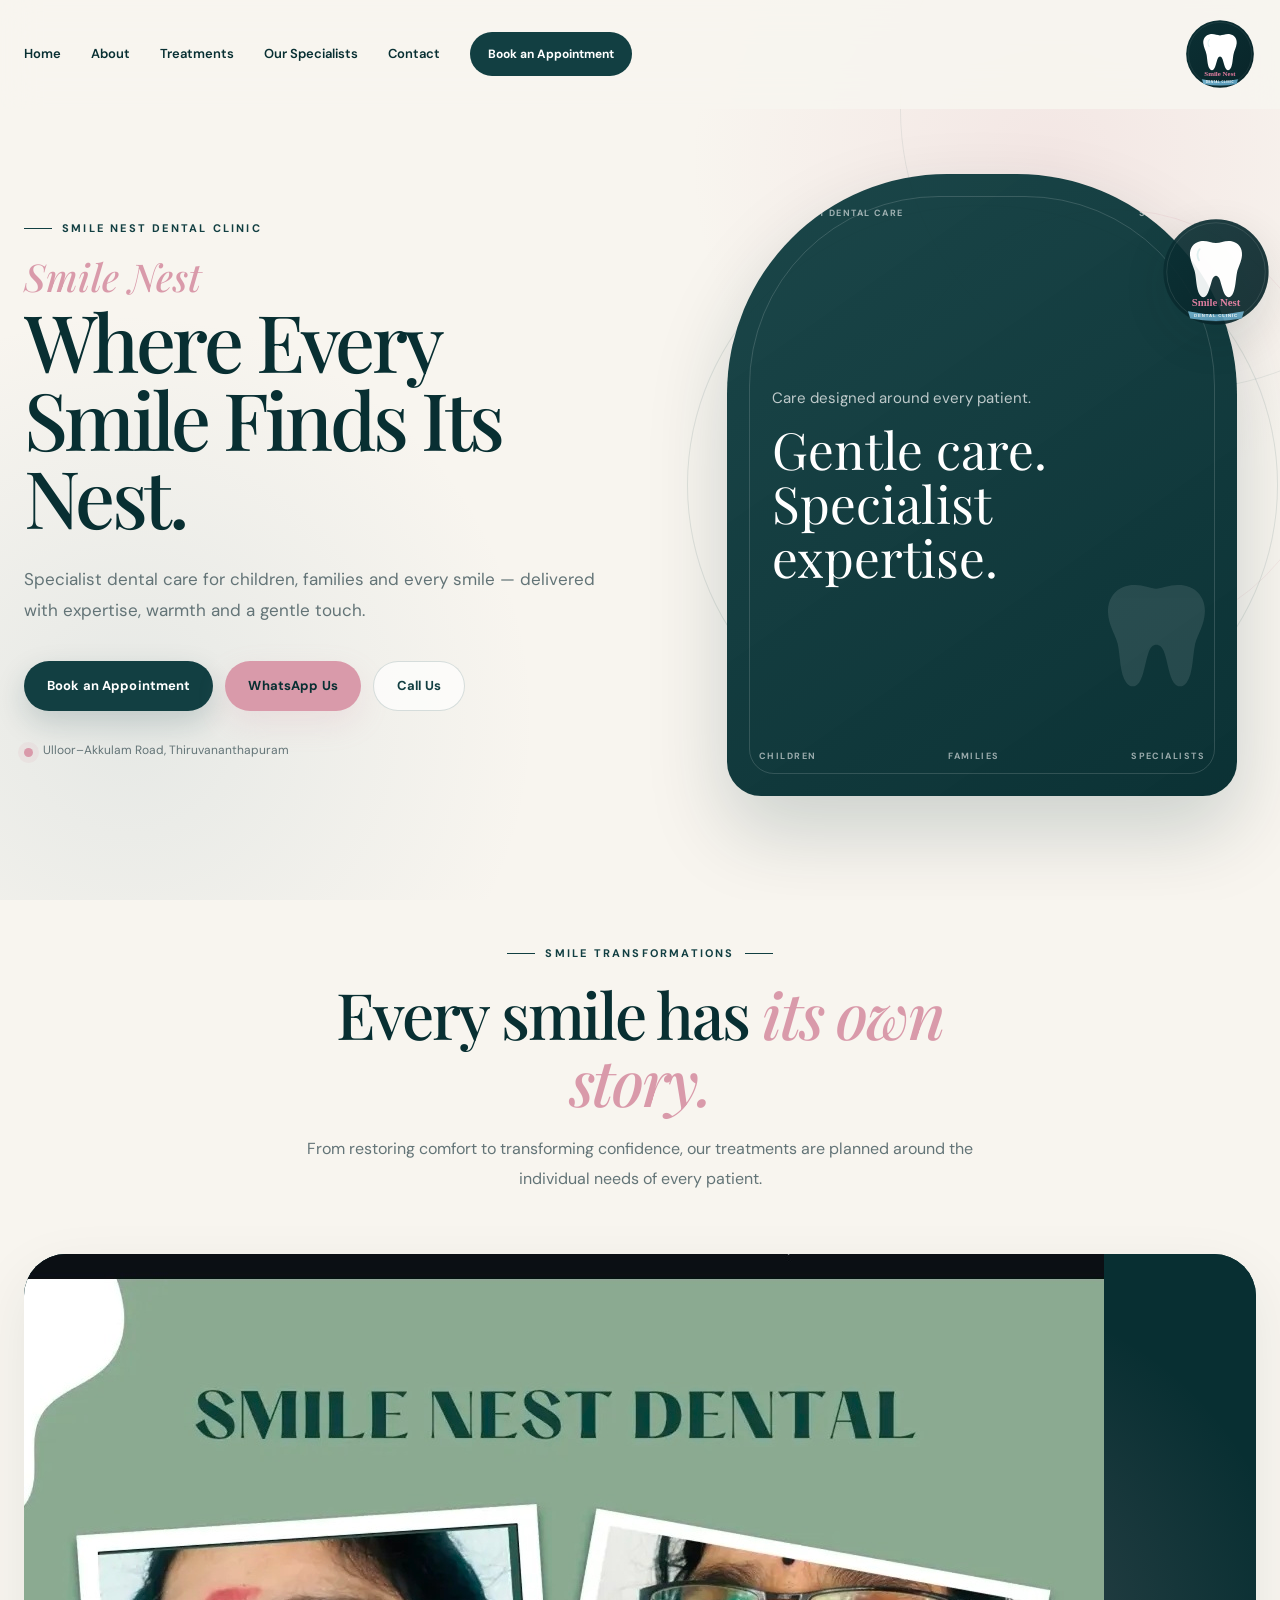
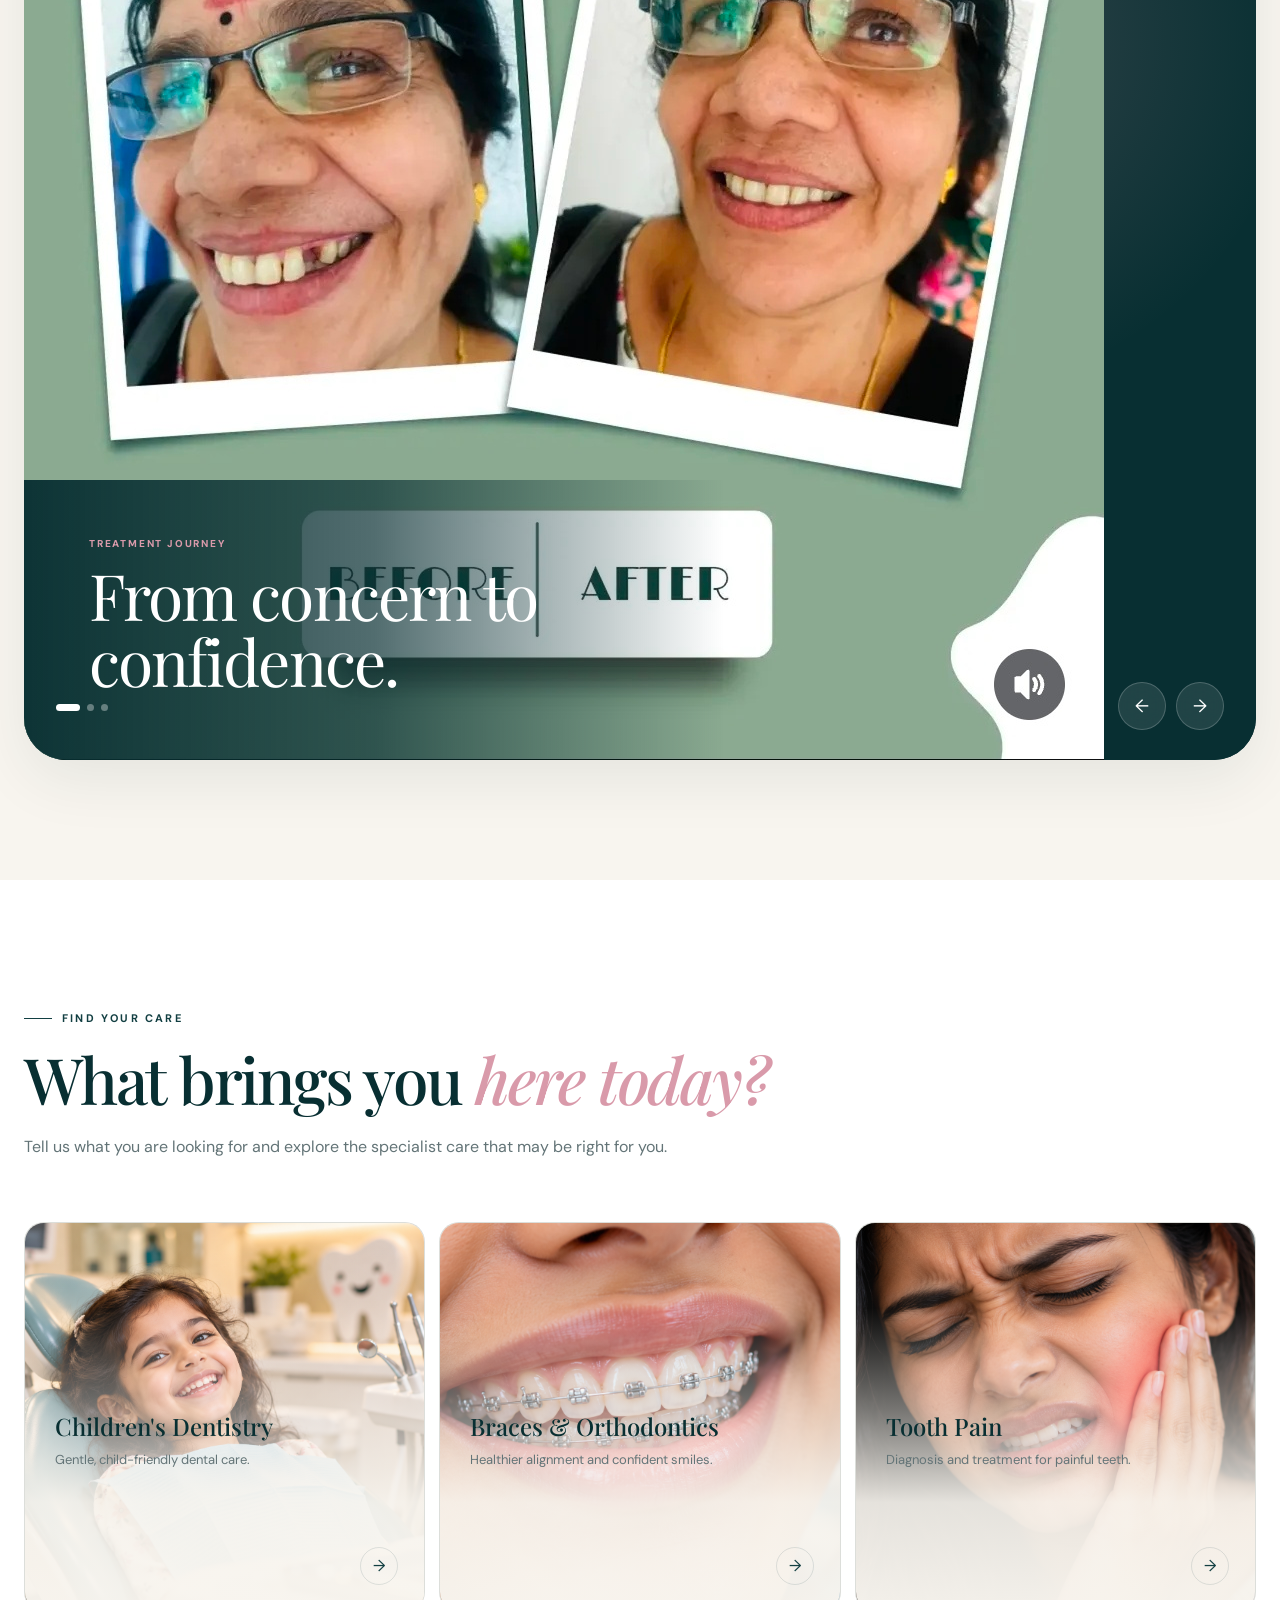
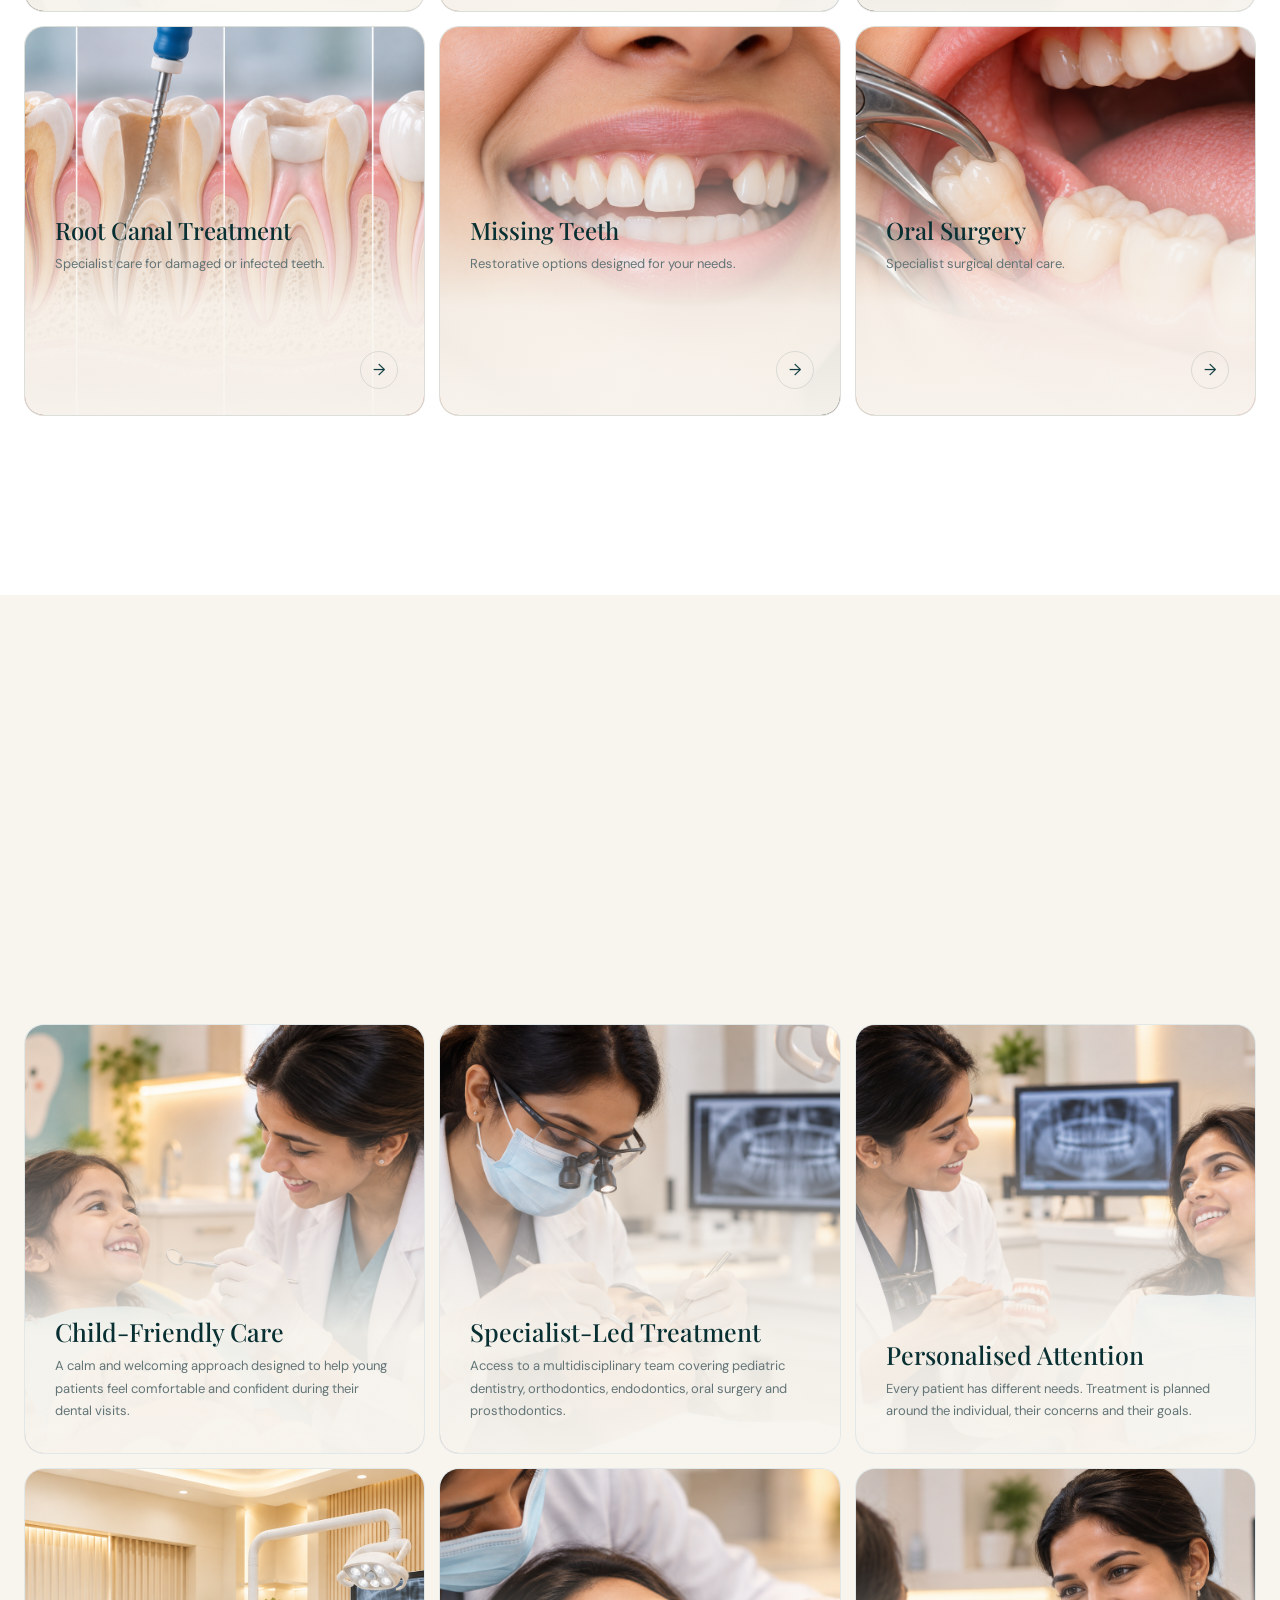
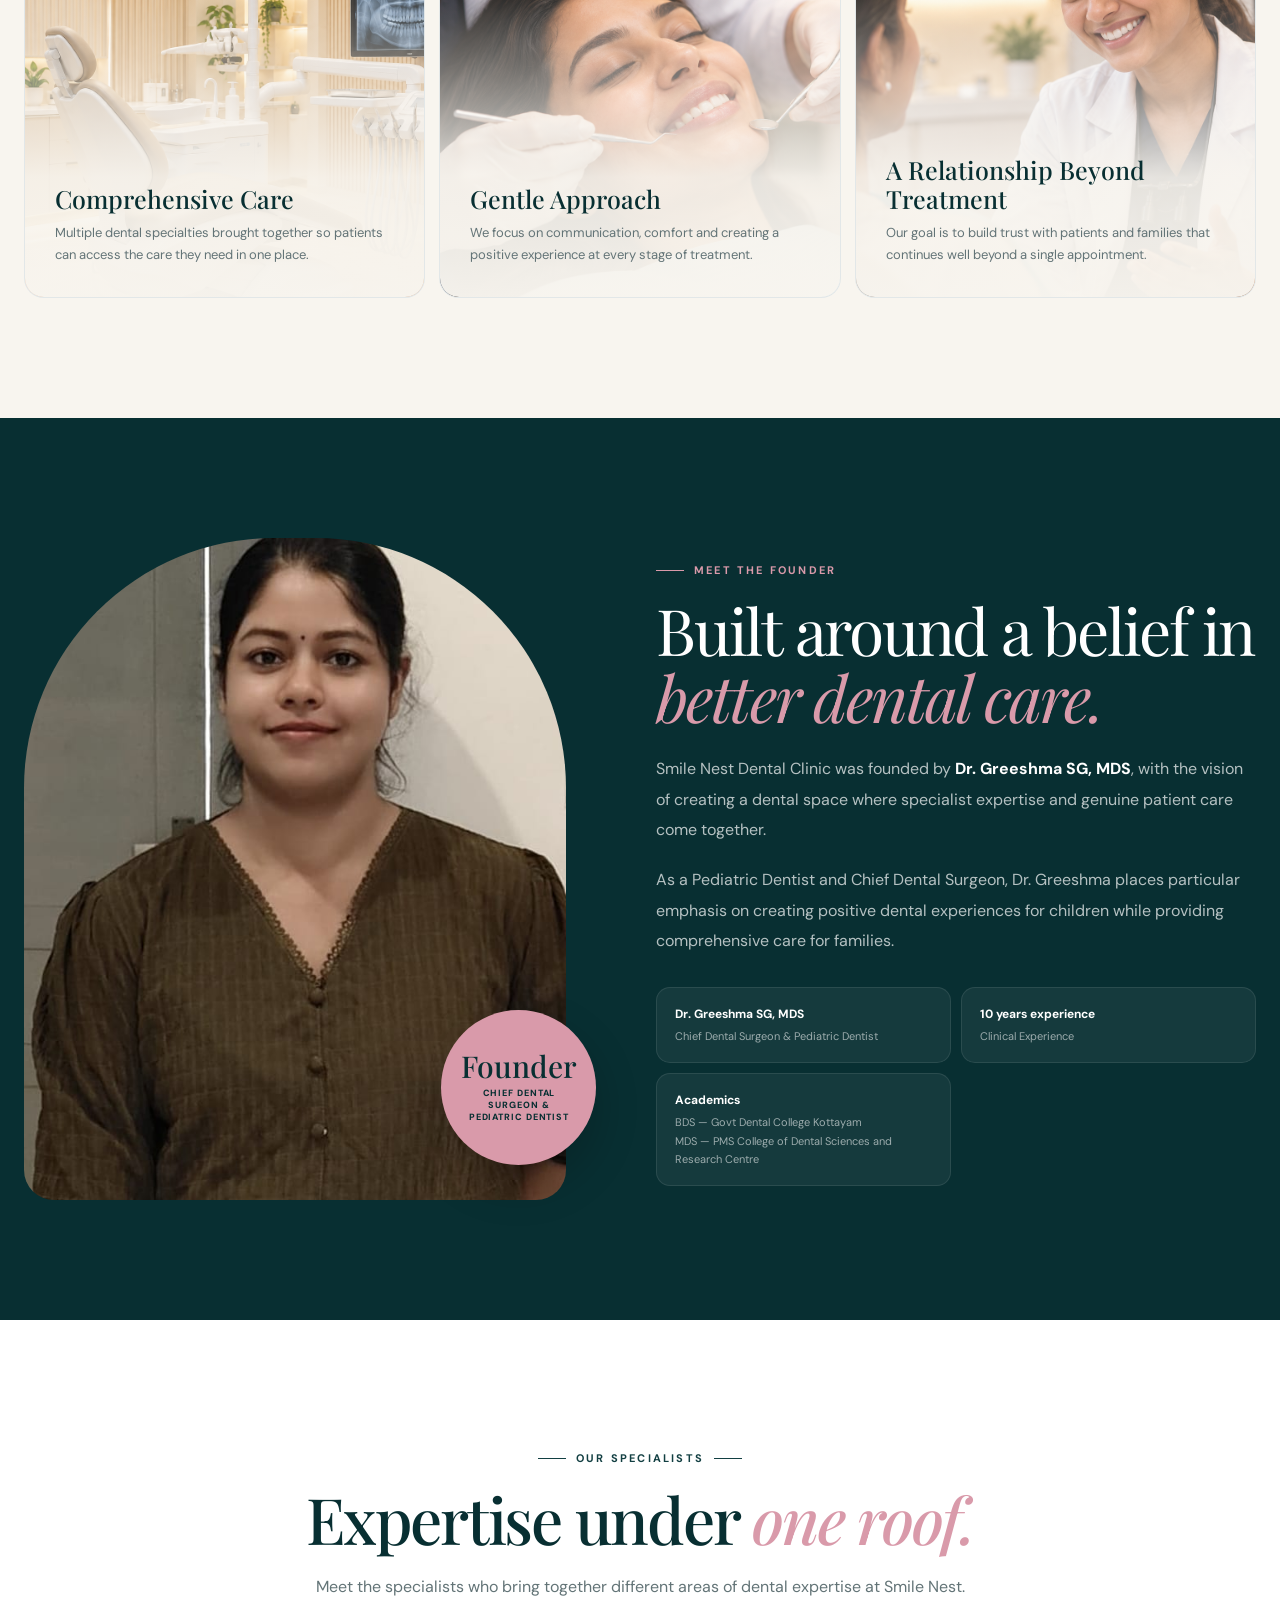
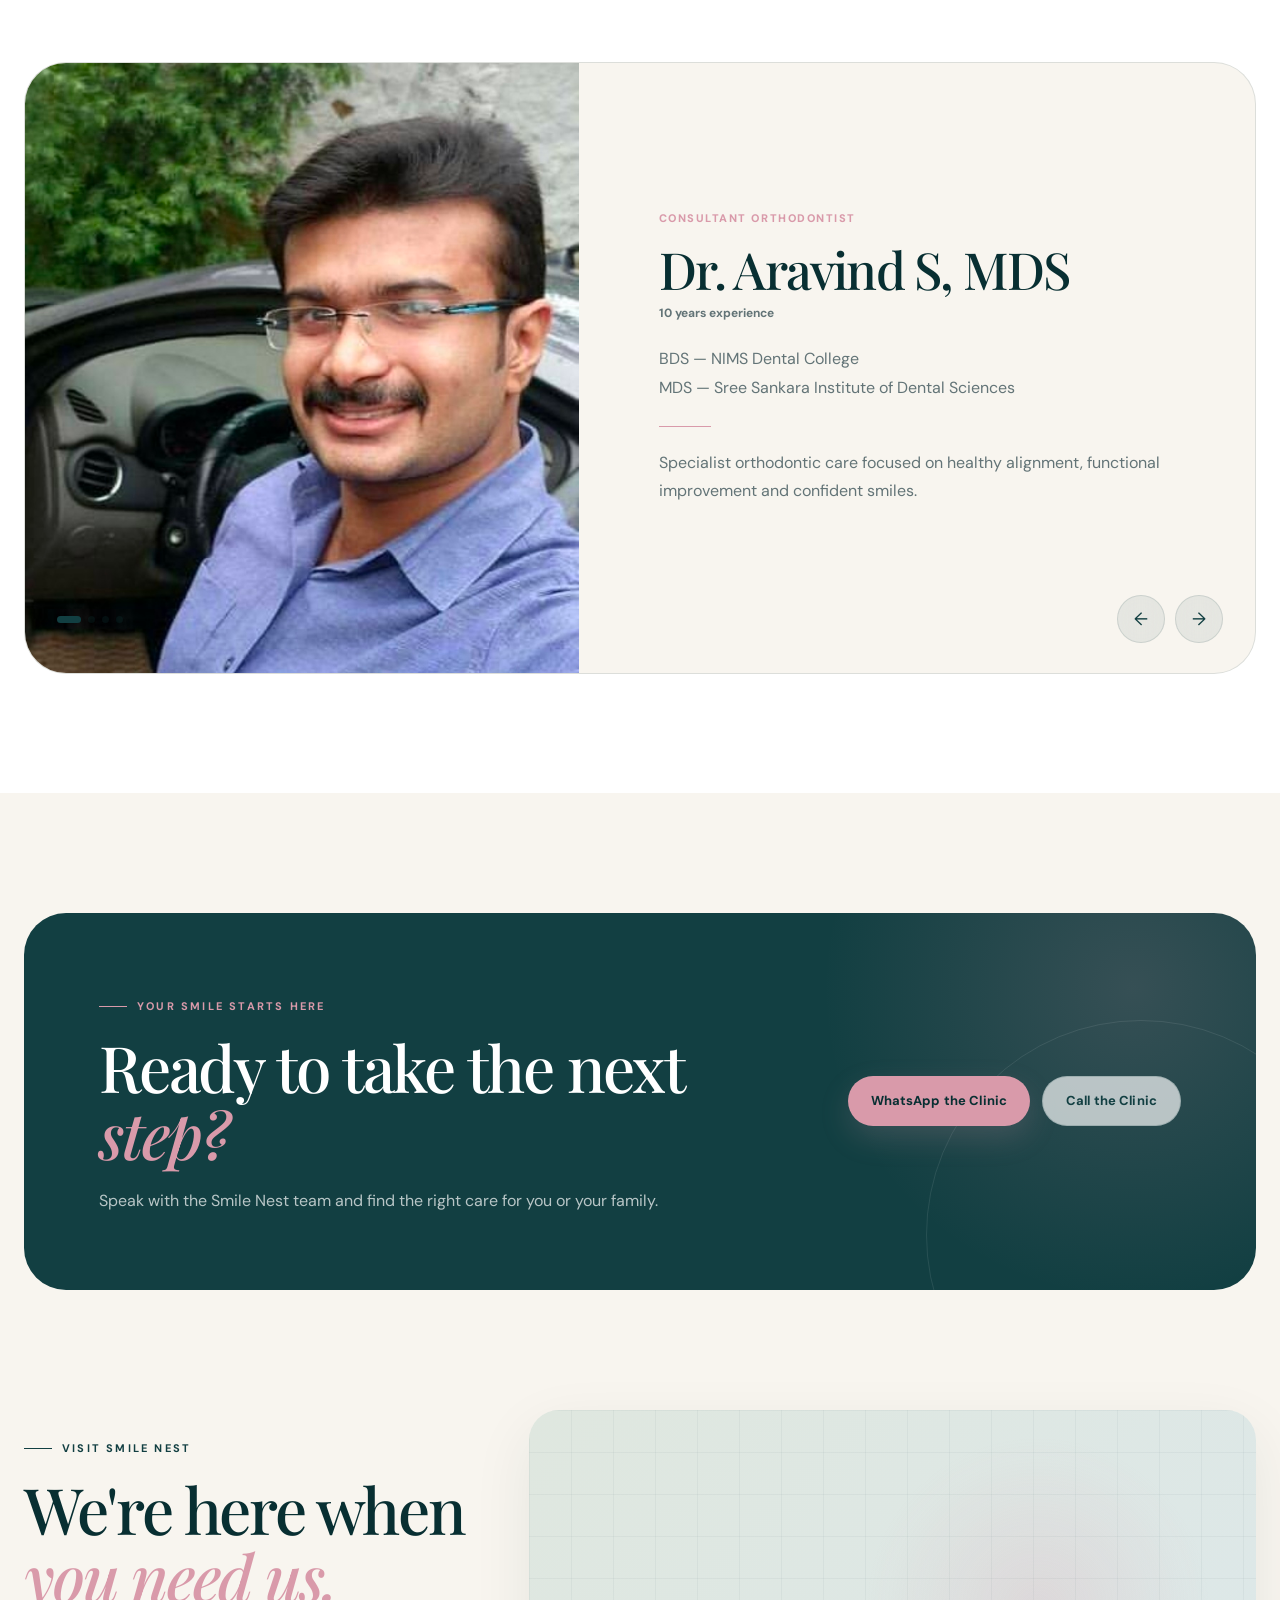
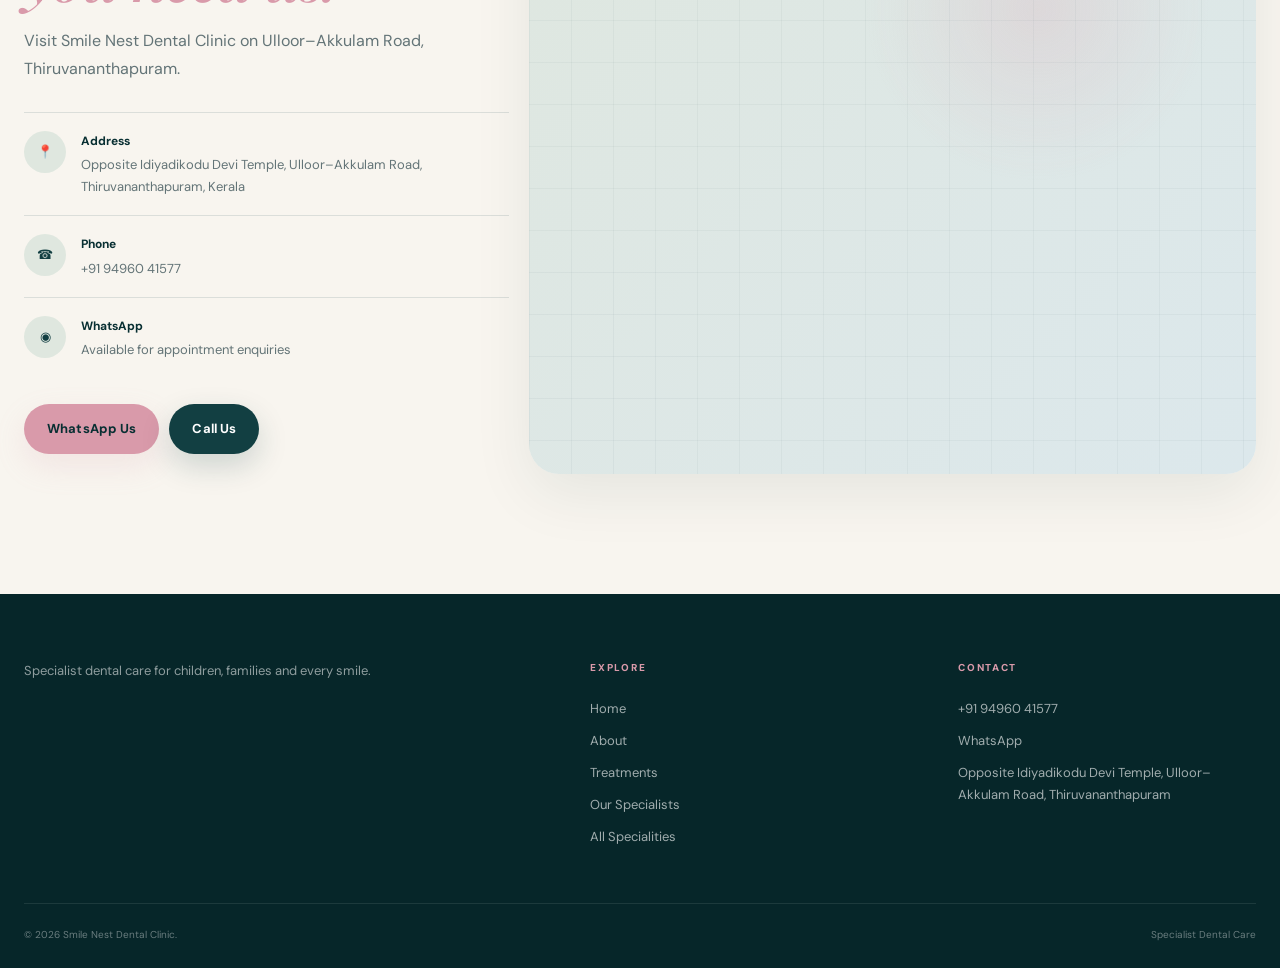
==== commit 6bb6d724: "Rename index (3) - map updated.html to index.html" ====
--- a/index.html
+++ b/index.html
@@ -177,6 +177,27 @@
         padding: 0 24px 28px;
     }
 }
+
+.map-card-inner {
+    overflow: hidden;
+    position: relative;
+    min-height: 420px;
+}
+
+.map-card-inner iframe {
+    width: 100%;
+    height: 100%;
+    min-height: 420px;
+    display: block;
+}
+
+@media (max-width: 600px) {
+    .map-card-inner,
+    .map-card-inner iframe {
+        min-height: 360px;
+    }
+}
+
 </style>
 
 </head>
@@ -950,7 +971,7 @@
 
                 <div class="why-card-icon">
                     <img
-                        src="assets/images/why-smile-nest/specialist-Led.png"
+                        src="assets/images/why-smile-nest/Specialist-Led.png"
                         alt="Specialist-Led Treatment at Smile Nest Dental Clinic"
                     >
                 </div>
@@ -1733,37 +1754,14 @@
 
             <div class="map-card-inner">
 
-                <div class="map-text">
-
-                    <div class="map-pin">
-                        📍
-                    </div>
-
-
-                    <strong>
-                        Smile Nest Dental Clinic
-                    </strong>
-
-
-                    <p>
-
-                        Opposite Idiyadikodu Devi Temple,
-                        Ulloor–Akkulam Road,
-                        Thiruvananthapuram
-
-                    </p>
-
-
-                    <a
-                        href="https://www.google.com/maps/search/?api=1&query=Smile+Nest+Dental+Clinic+Thiruvananthapuram"
-                        target="_blank"
-                        rel="noopener noreferrer"
-                        class="btn btn-primary map-button"
-                    >
-                        Open in Google Maps
-                    </a>
-
-                </div>
+                <iframe
+                    src="https://www.google.com/maps/embed?pb=!1m18!1m12!1m3!1d3945.7474238698287!2d76.9171077!3d8.5238851!2m3!1f0!2f0!3f0!3m2!1i1024!2i768!4f13.1!3m3!1m2!1s0x3b05bd777a2e6cf5%3A0xcabd85ab2d02259e!2sSmile%20nest%20dental%20clinic!5e0!3m2!1sen!2sin!4v1791197767359!5m2!1sen!2sin"
+                    style="border:0; width:100%; height:100%; min-height:420px; display:block;"
+                    allowfullscreen=""
+                    loading="lazy"
+                    referrerpolicy="strict-origin-when-cross-origin"
+                    title="Smile Nest Dental Clinic location"
+                ></iframe>
 
             </div>
 
--- a/css/style.css
+++ b/css/style.css
@@ -2408,3 +2408,92 @@
         max-height: 460px;
     }
 }
+/* =========================================================
+   MOBILE TRANSFORMATION CAROUSEL
+   Image-first layout so the result is never hidden by text
+   ========================================================= */
+
+@media (max-width: 600px) {
+
+    .transformation-carousel {
+        overflow: hidden;
+    }
+
+    .transformation-track {
+        width: 100%;
+    }
+
+    .transformation-slide {
+        position: relative;
+        display: flex;
+        flex-direction: column;
+        height: auto;
+        min-height: 0;
+        overflow: hidden;
+        border-radius: 28px;
+        background: var(--color-dark-teal, #082F32);
+    }
+
+    /* The complete before/after image stays visible */
+    .transformation-slide .transformation-image {
+        position: relative;
+        display: block;
+        width: 100%;
+        height: auto;
+        min-height: 0;
+        max-height: none;
+        object-fit: contain;
+        object-position: center;
+        background: #ffffff;
+        flex-shrink: 0;
+    }
+
+    /* Caption moves BELOW the image */
+    .transformation-slide .transformation-caption {
+        position: relative;
+        inset: auto;
+        width: 100%;
+        min-height: 190px;
+        padding: 28px 24px 34px;
+        display: flex;
+        flex-direction: column;
+        justify-content: center;
+        background: var(--color-dark-teal, #082F32);
+        z-index: 2;
+    }
+
+    .transformation-slide .transformation-caption::before {
+        display: none;
+    }
+
+    .transformation-slide .transformation-caption span {
+        position: relative;
+        display: block;
+        margin-bottom: 10px;
+        font-size: 0.72rem;
+        line-height: 1.2;
+        letter-spacing: 0.18em;
+        text-transform: uppercase;
+        color: var(--color-dusty-rose, #D99AAA);
+    }
+
+    .transformation-slide .transformation-caption h3 {
+        position: relative;
+        margin: 0;
+        max-width: 100%;
+        font-size: clamp(2rem, 8vw, 2.7rem);
+        line-height: 1.08;
+        color: #ffffff;
+    }
+
+    /* Keep carousel controls cleanly below/over the caption */
+    .transformation-carousel .carousel-arrow {
+        z-index: 5;
+    }
+
+    .transformation-carousel .carousel-dots {
+        position: relative;
+        z-index: 6;
+    }
+
+}
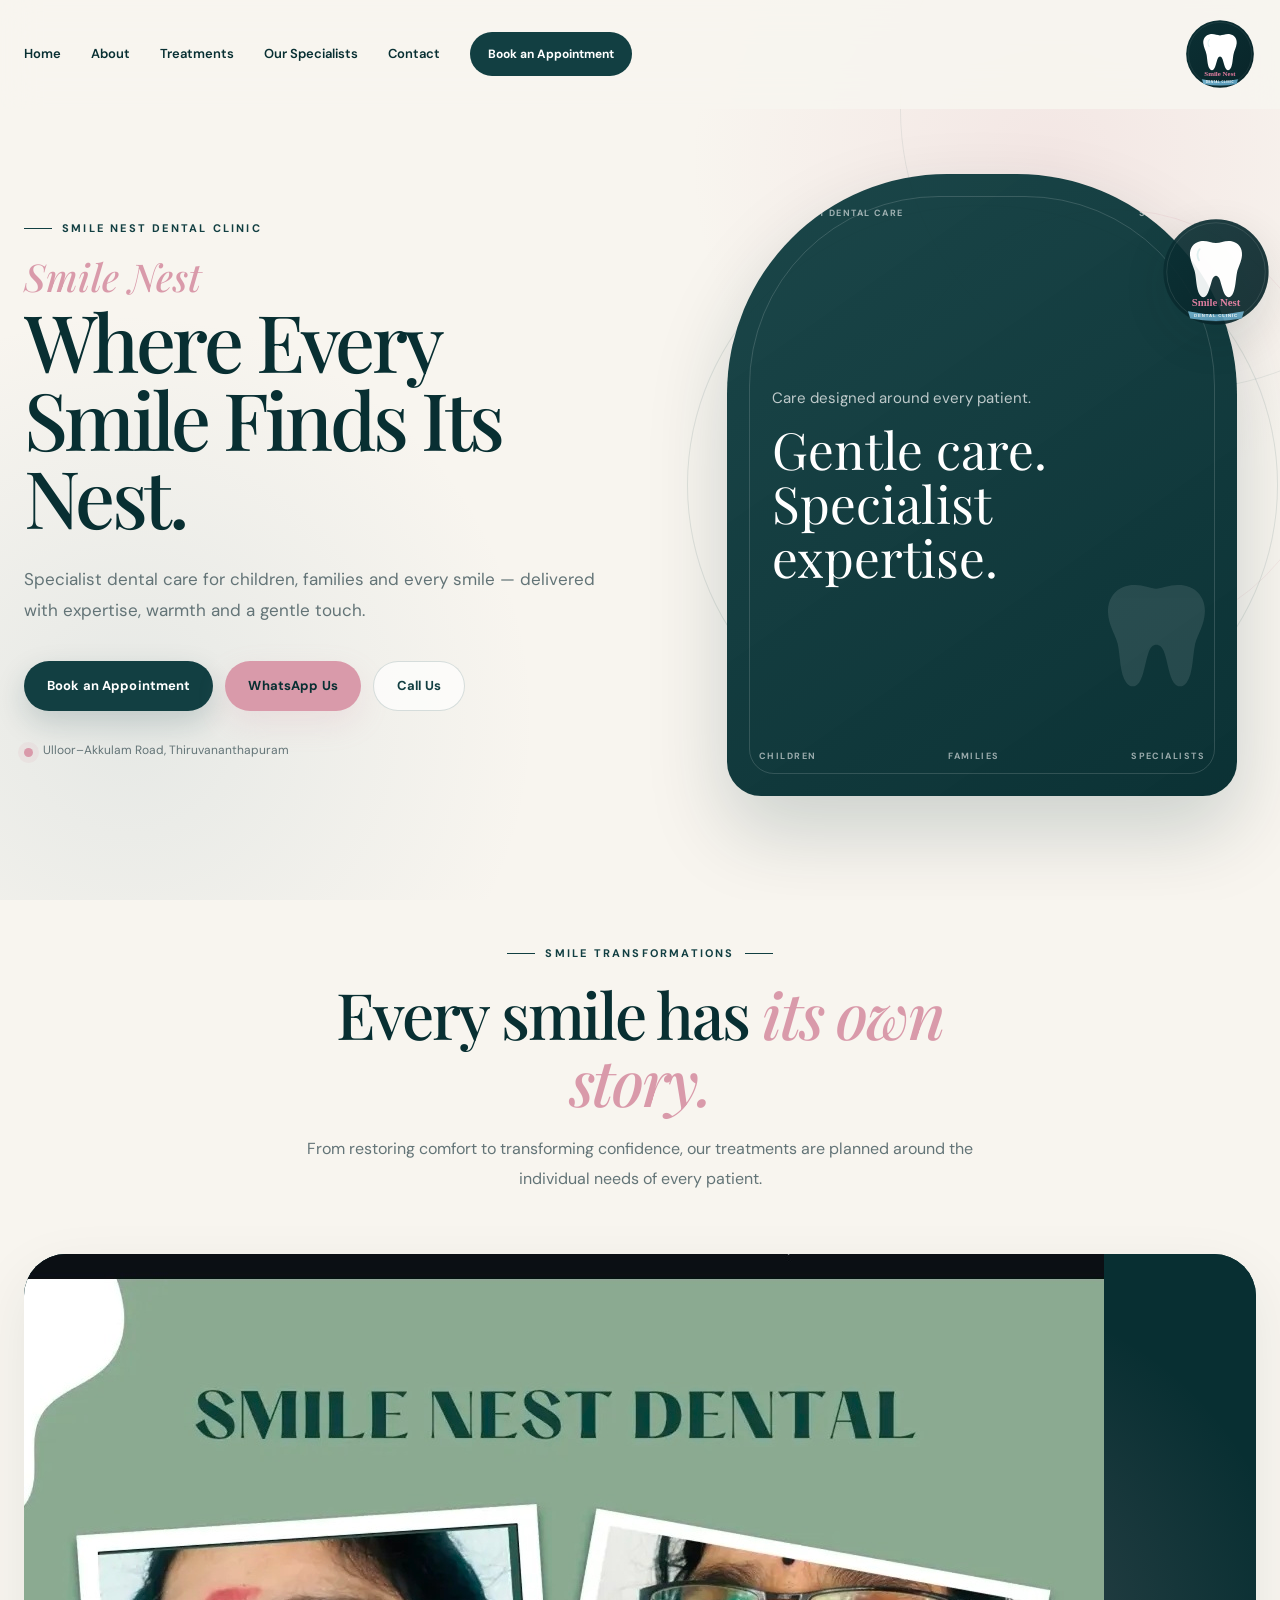
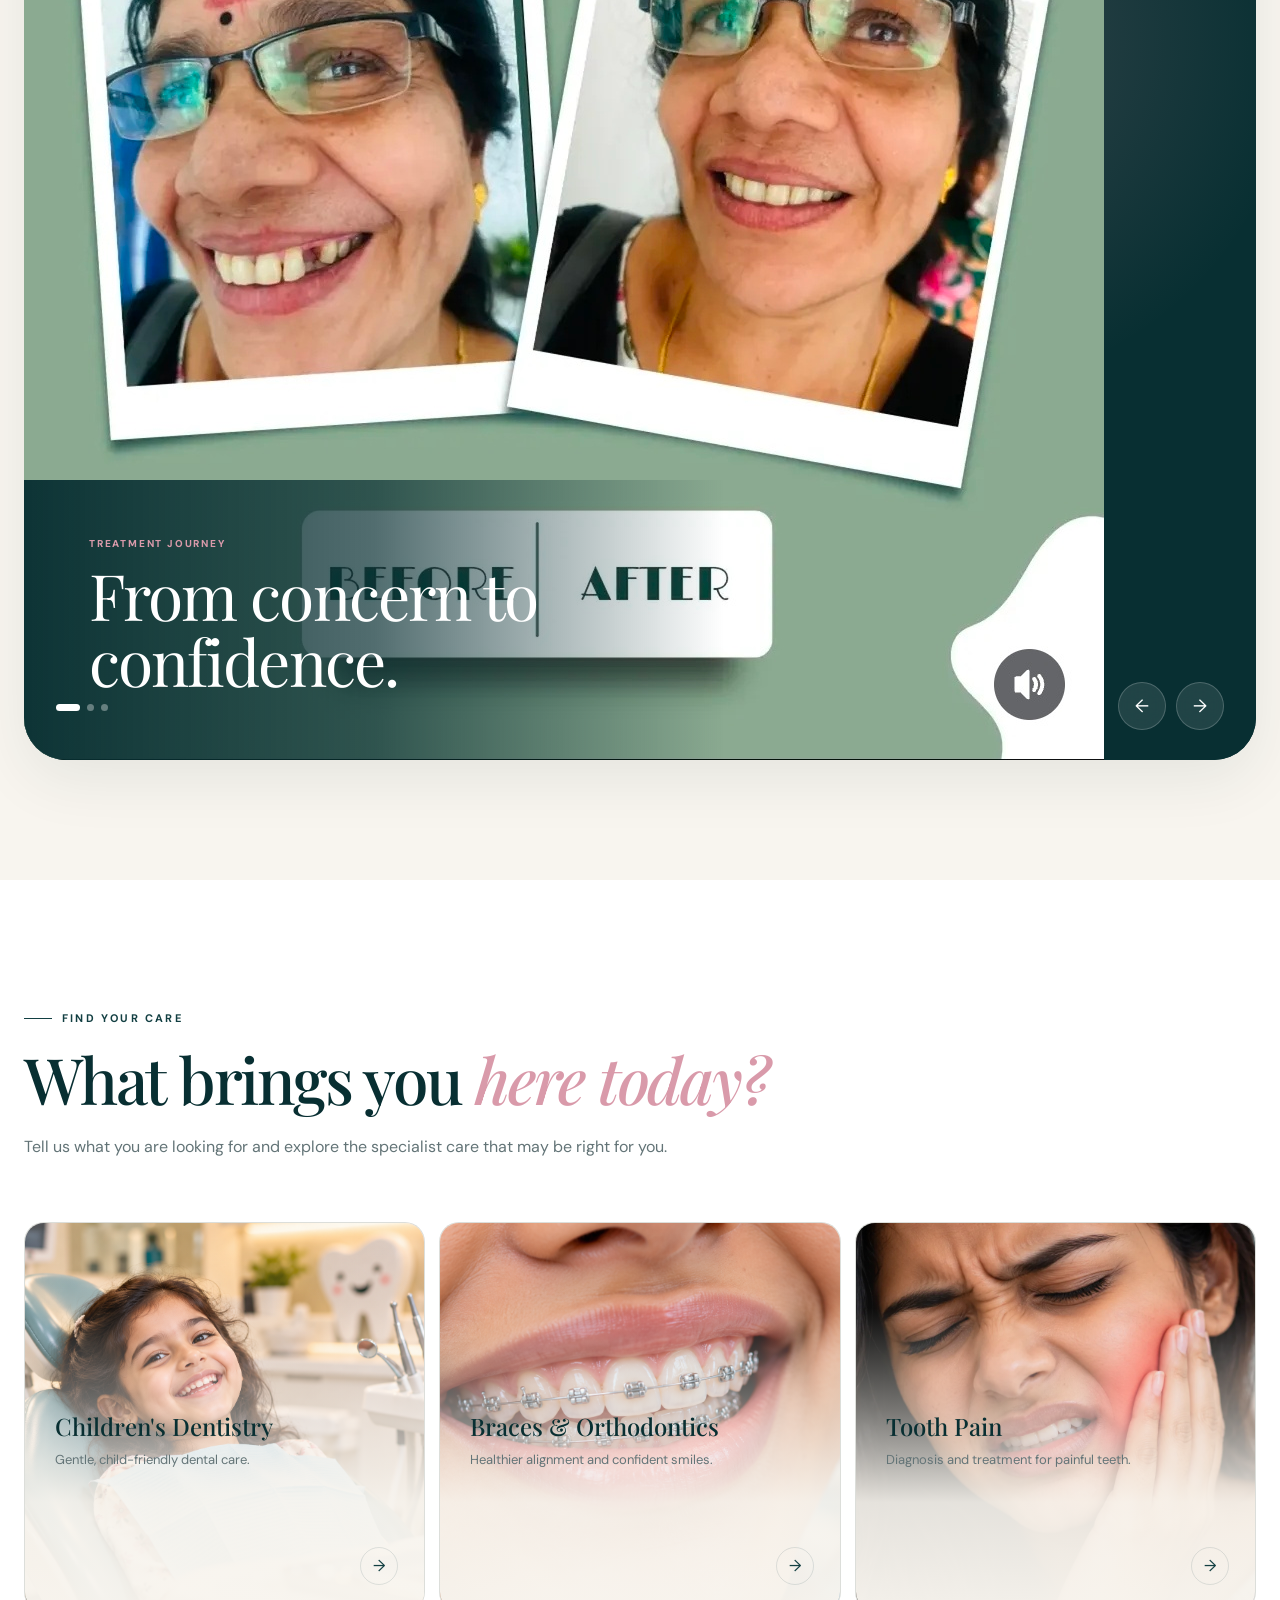
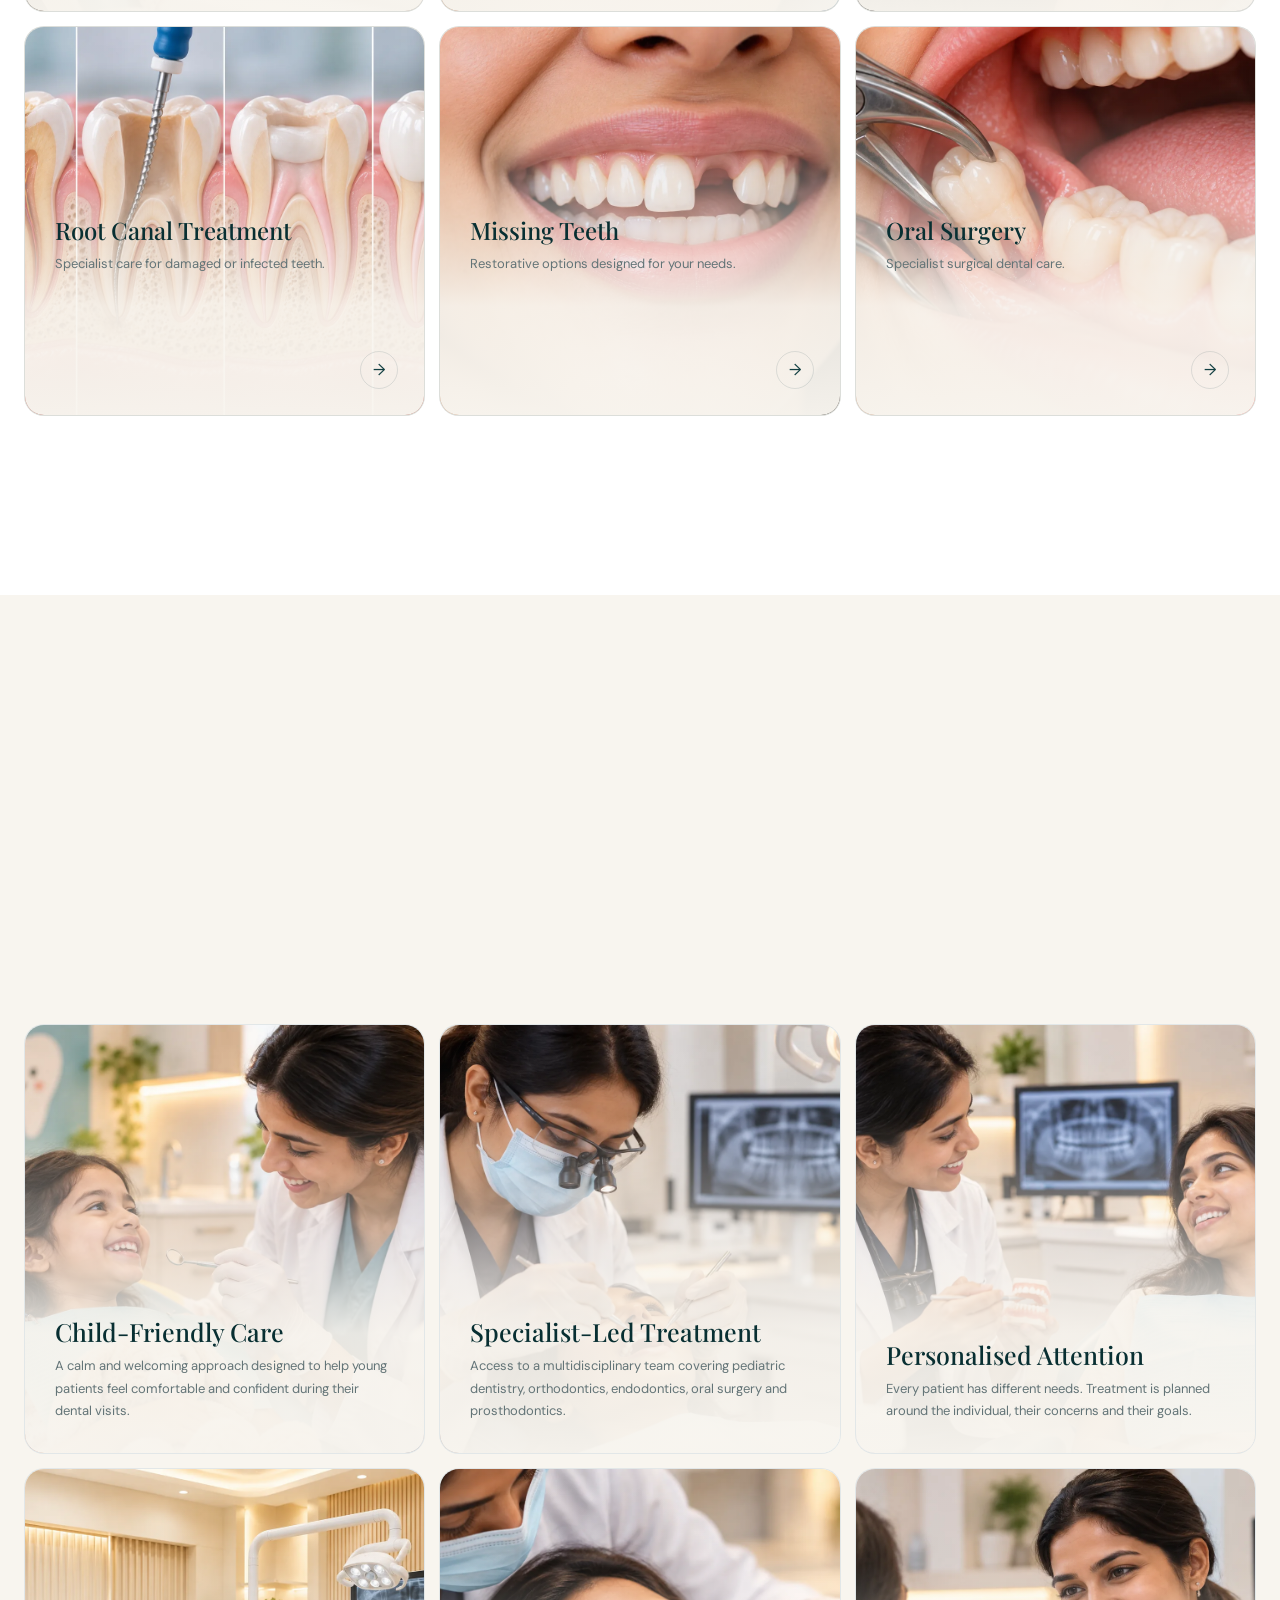
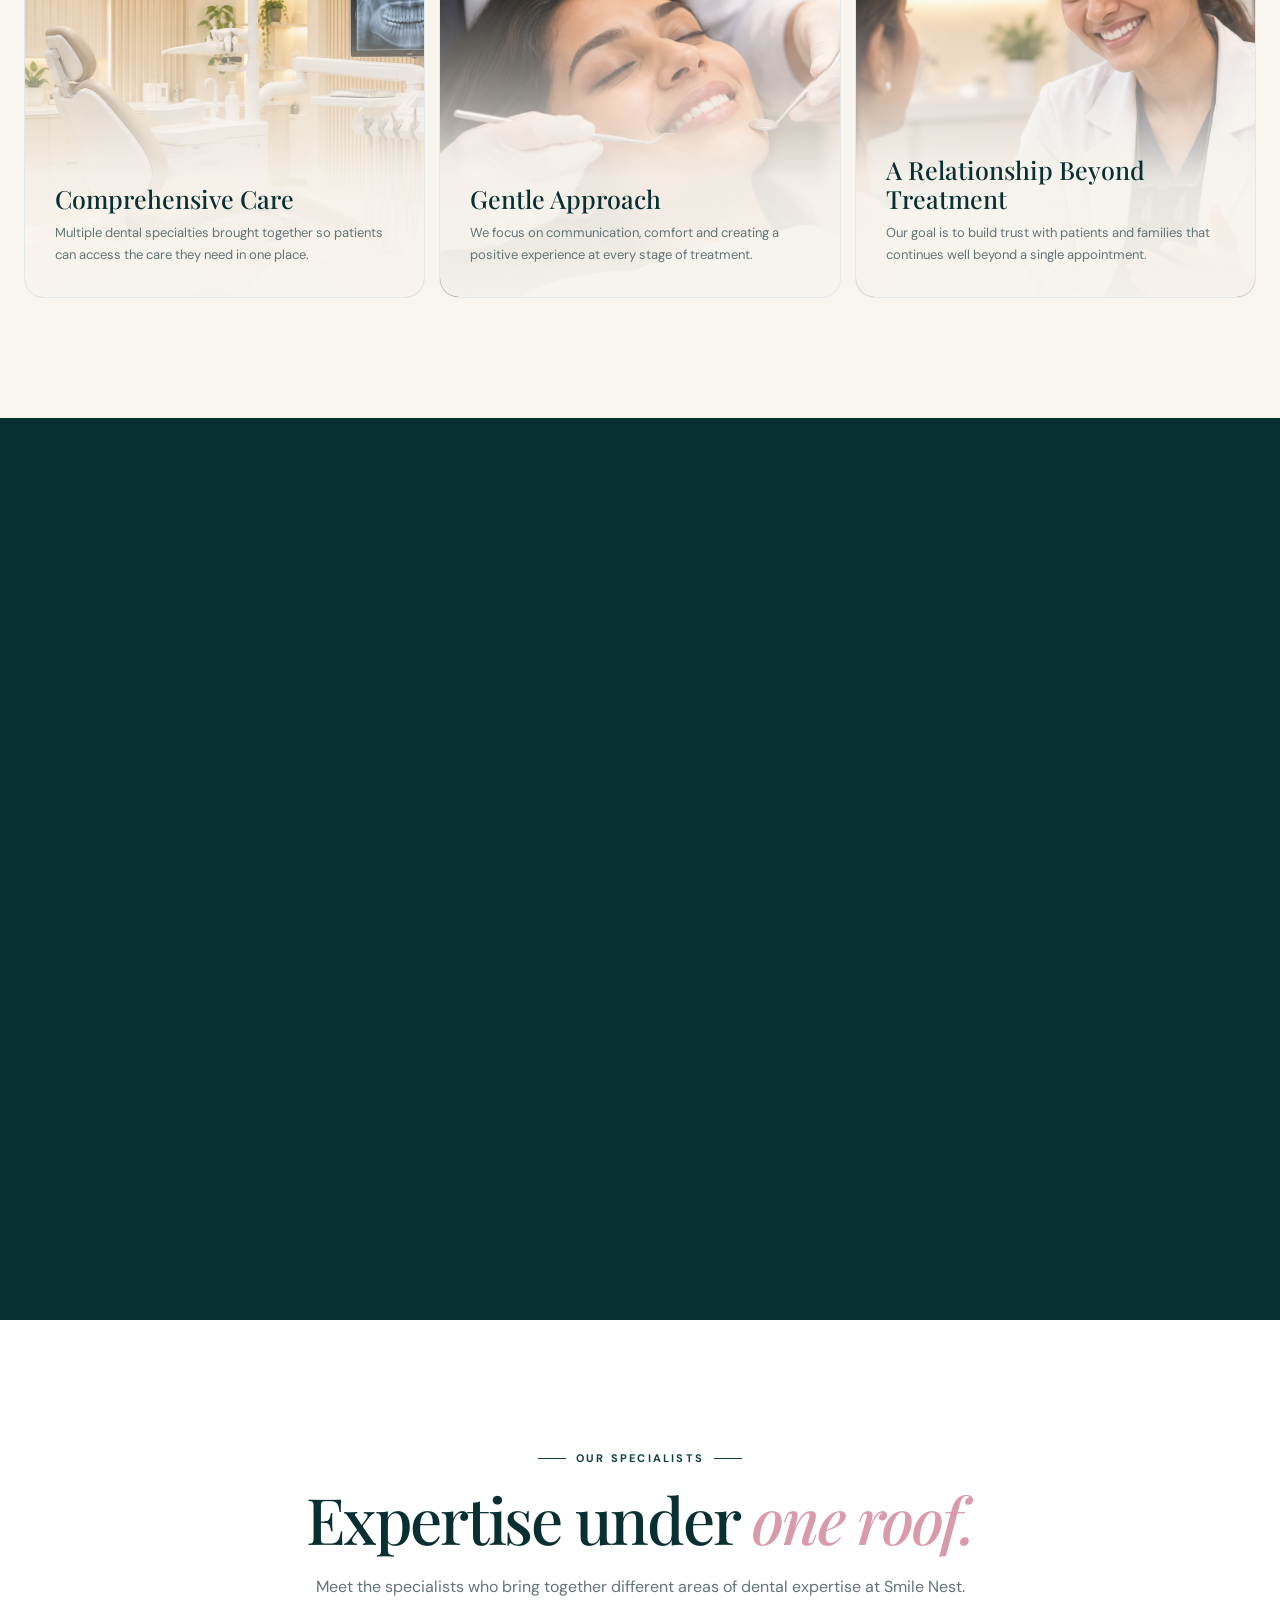
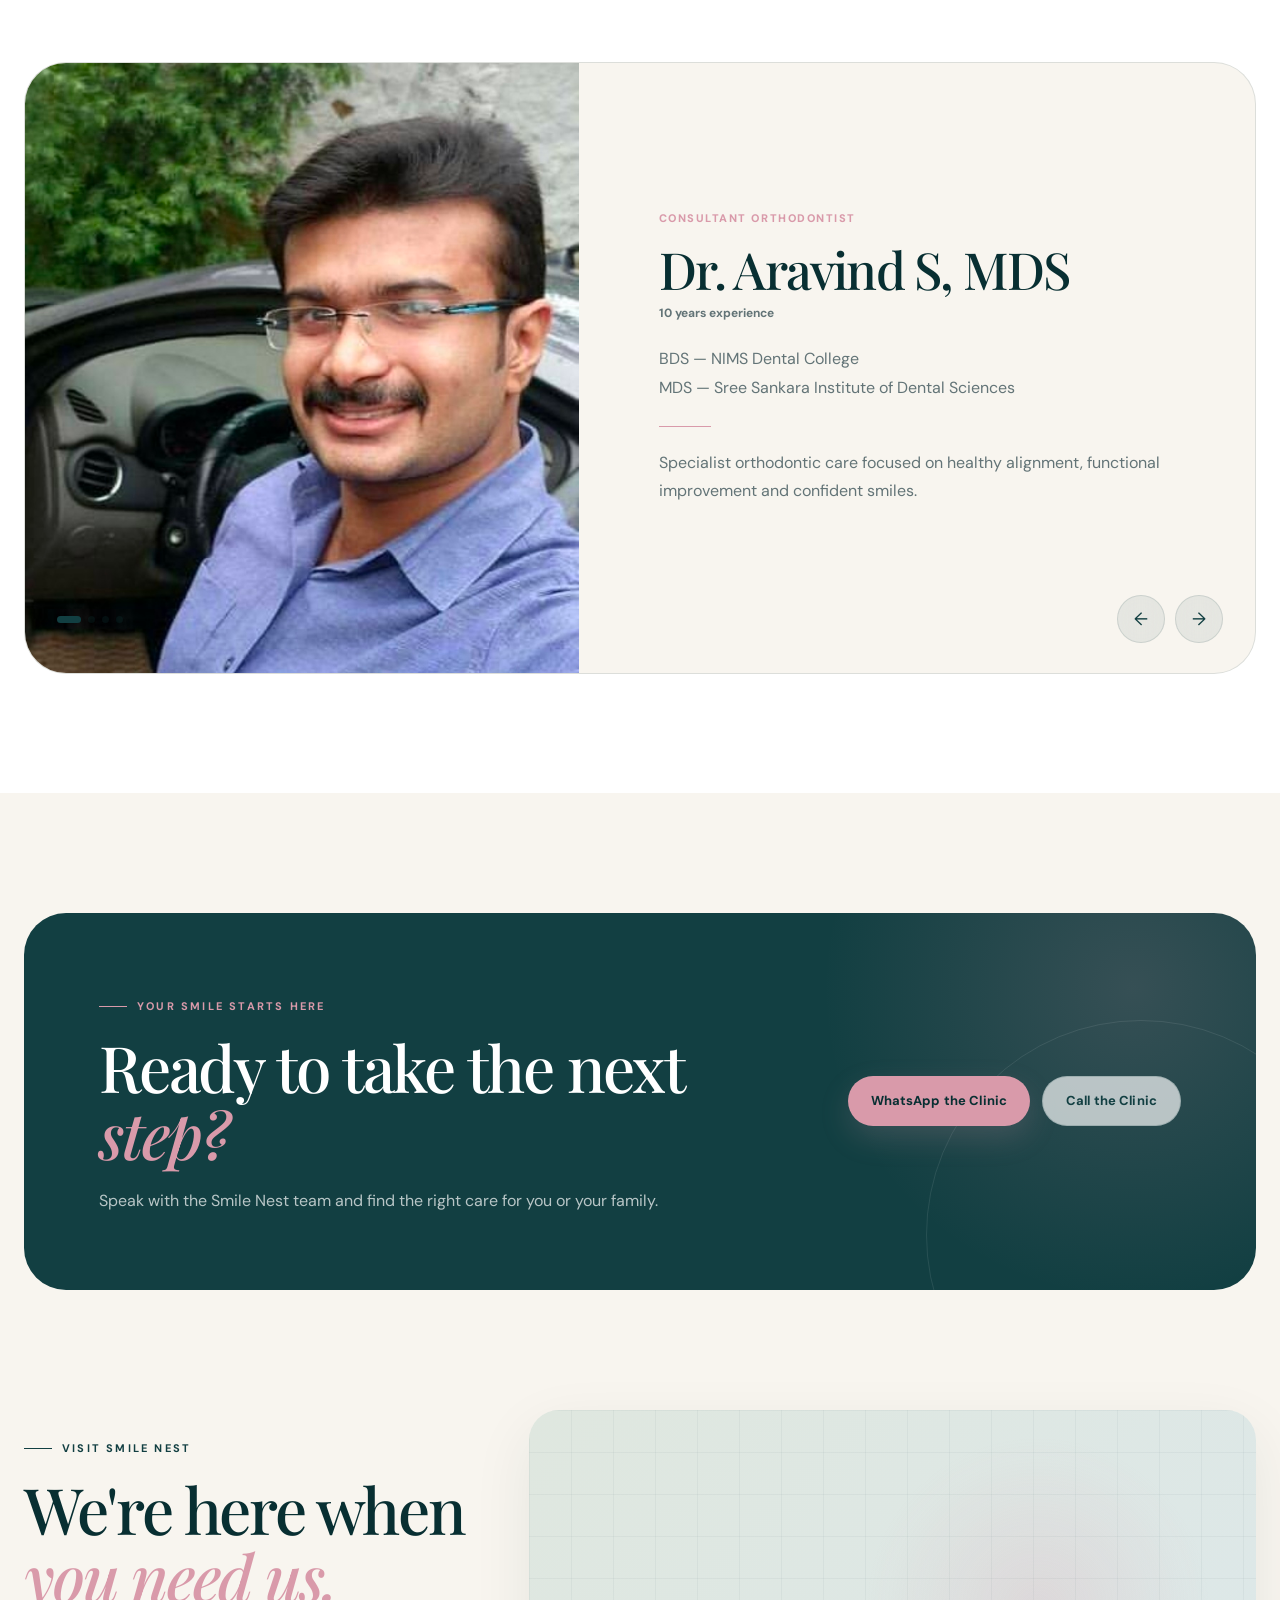
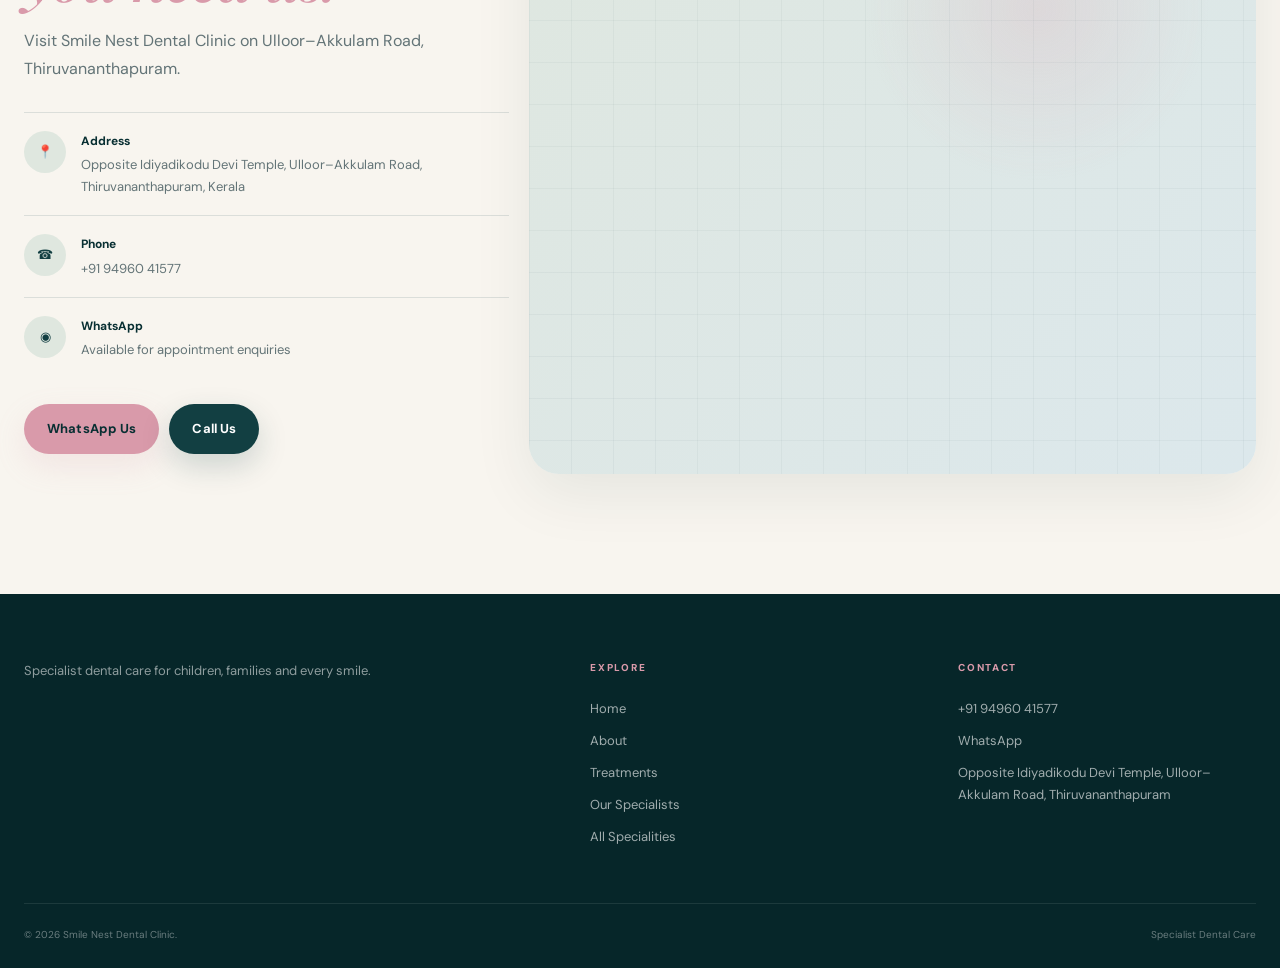
==== commit c218e830: "Update index.html" ====
--- a/index.html
+++ b/index.html
@@ -768,7 +768,7 @@
                 class="patient-need-card"
             >
 
-                <span class="patient-need-icon"><img src="assets/images/treatments/tooth-pain.png" alt="Tooth Pain"></span>
+                <span class="patient-need-icon"><img src="assets/images/treatments/tooth-pain.webp" alt="Tooth Pain"></span>
 
                 <div>
 
@@ -795,7 +795,7 @@
                 class="patient-need-card"
             >
 
-                <span class="patient-need-icon"><img src="assets/images/treatments/roo-canal.png" alt="Root Canal Treatment"></span>
+                <span class="patient-need-icon"><img src="assets/images/treatments/roo-canal.webp" alt="Root Canal Treatment"></span>
 
                 <div>
 
@@ -822,7 +822,7 @@
                 class="patient-need-card"
             >
 
-                <span class="patient-need-icon"><img src="assets/images/treatments/missing-tooth.png" alt="Missing Teeth"></span>
+                <span class="patient-need-icon"><img src="assets/images/treatments/missing-tooth.webp" alt="Missing Teeth"></span>
 
                 <div>
 
@@ -849,7 +849,7 @@
                 class="patient-need-card"
             >
 
-                <span class="patient-need-icon"><img src="assets/images/treatments/surgery.png" alt="Oral Surgery"></span>
+                <span class="patient-need-icon"><img src="assets/images/treatments/surgery.webp" alt="Oral Surgery"></span>
 
                 <div>
 
@@ -945,7 +945,7 @@
 
                 <div class="why-card-icon">
                     <img
-                        src="assets/images/why-smile-nest/child-friendly.png"
+                        src="assets/images/why-smile-nest/child-friendly.webp"
                         alt="Child-Friendly Care at Smile Nest Dental Clinic"
                     >
                 </div>
@@ -971,7 +971,7 @@
 
                 <div class="why-card-icon">
                     <img
-                        src="assets/images/why-smile-nest/Specialist-Led.png"
+                        src="assets/images/why-smile-nest/Specialist-Led.webp"
                         alt="Specialist-Led Treatment at Smile Nest Dental Clinic"
                     >
                 </div>
@@ -997,7 +997,7 @@
 
                 <div class="why-card-icon">
                     <img
-                        src="assets/images/why-smile-nest/personalised.png"
+                        src="assets/images/why-smile-nest/personalised.webp"
                         alt="Personalised Dental Care at Smile Nest Dental Clinic"
                     >
                 </div>
@@ -1023,7 +1023,7 @@
 
                 <div class="why-card-icon">
                     <img
-                        src="assets/images/why-smile-nest/comprehensive.png"
+                        src="assets/images/why-smile-nest/comprehensive.webp"
                         alt="Comprehensive Dental Care at Smile Nest Dental Clinic"
                     >
                 </div>
@@ -1049,7 +1049,7 @@
 
                 <div class="why-card-icon">
                     <img
-                        src="assets/images/why-smile-nest/gentle.png"
+                        src="assets/images/why-smile-nest/gentle.webp"
                         alt="Gentle Dental Care at Smile Nest Dental Clinic"
                     >
                 </div>
@@ -1075,7 +1075,7 @@
 
                 <div class="why-card-icon">
                     <img
-                        src="assets/images/why-smile-nest/treatment-beyond.png"
+                        src="assets/images/why-smile-nest/treatment-beyond.webp"
                         alt="Relationship Beyond Treatment at Smile Nest Dental Clinic"
                     >
                 </div>
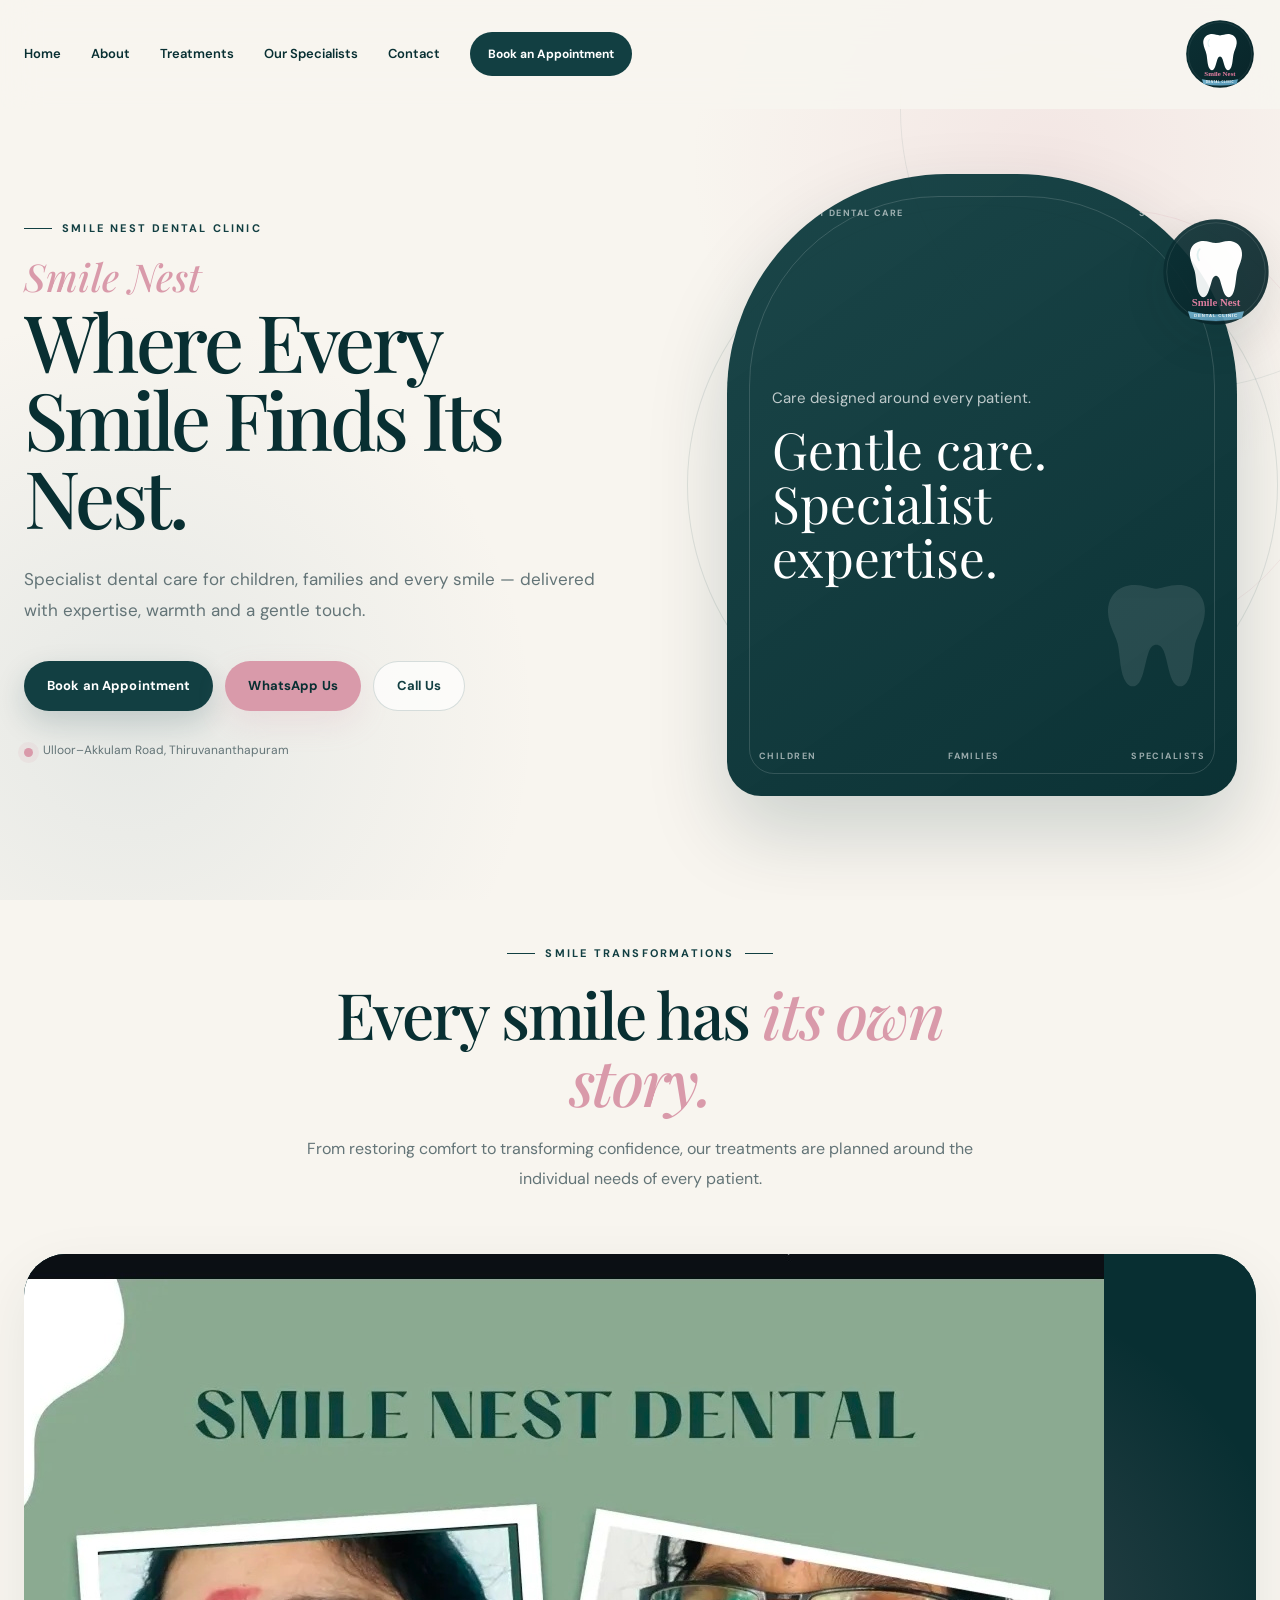
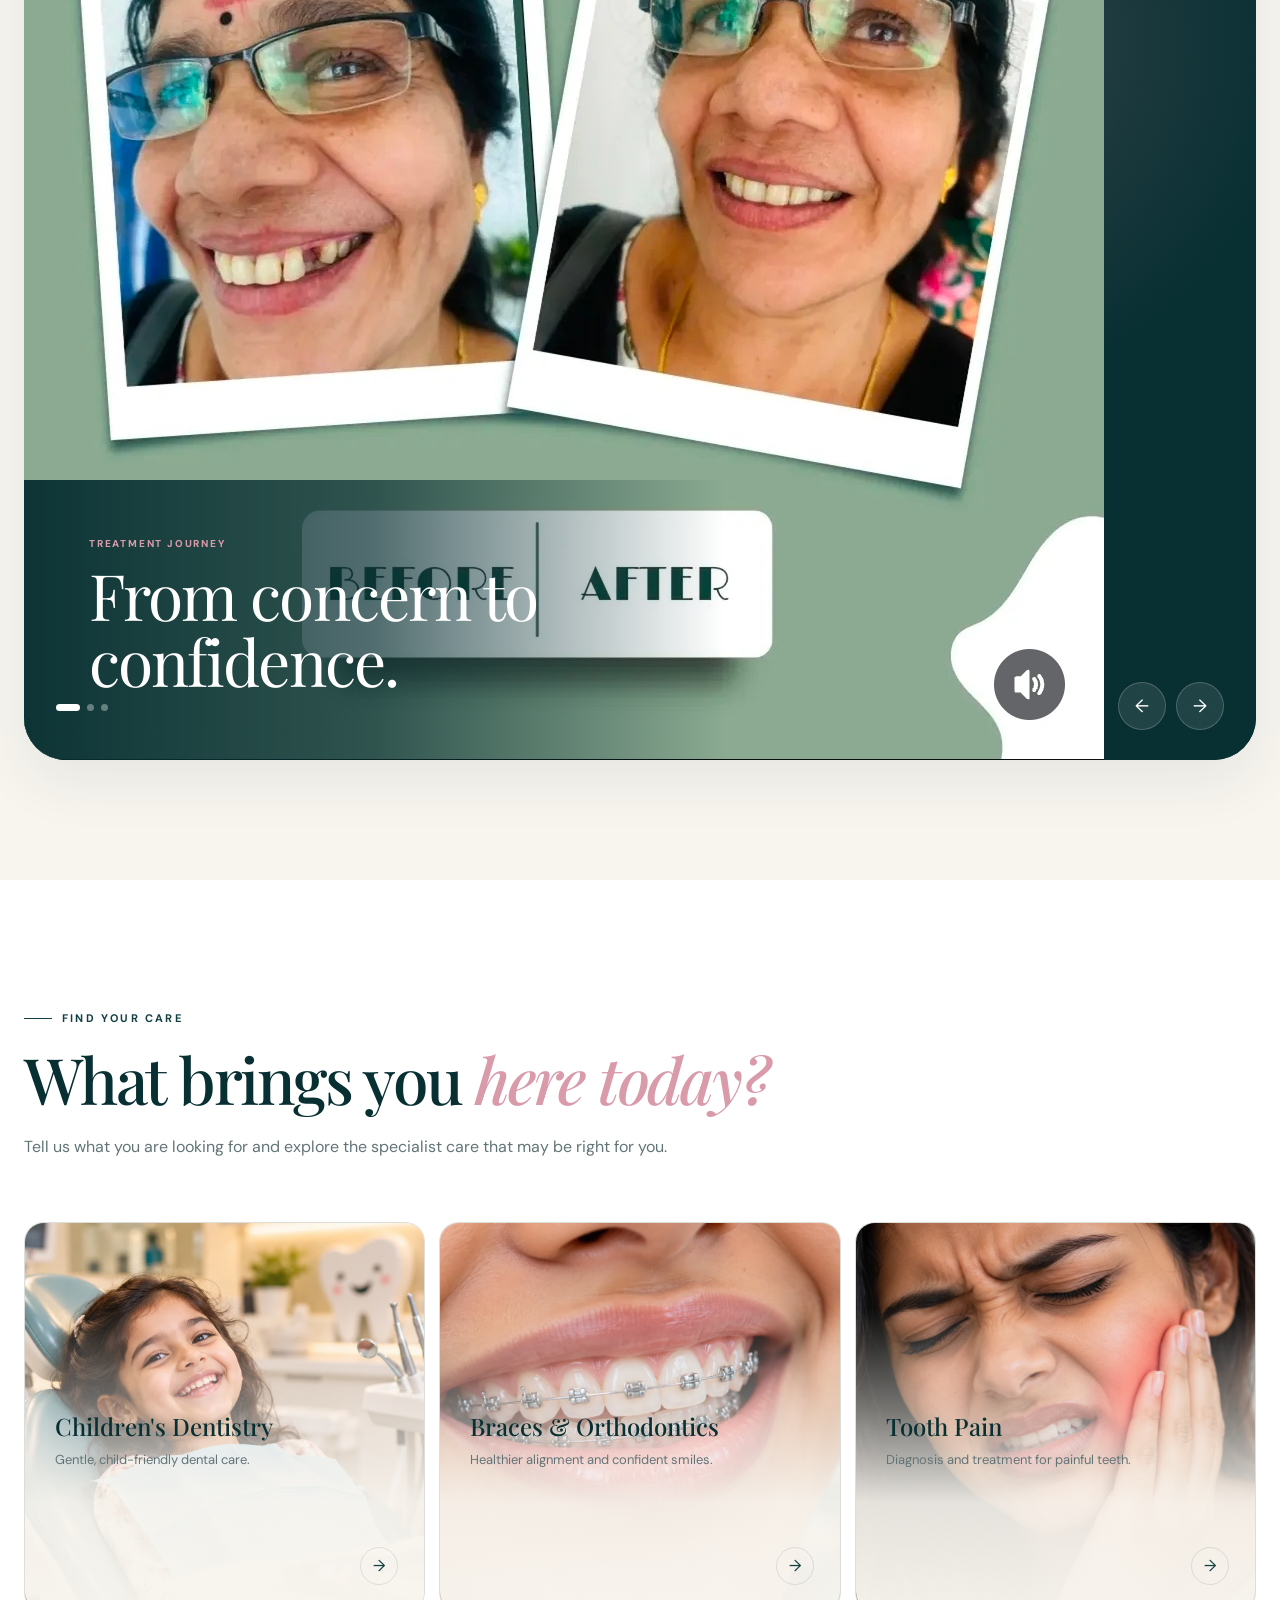
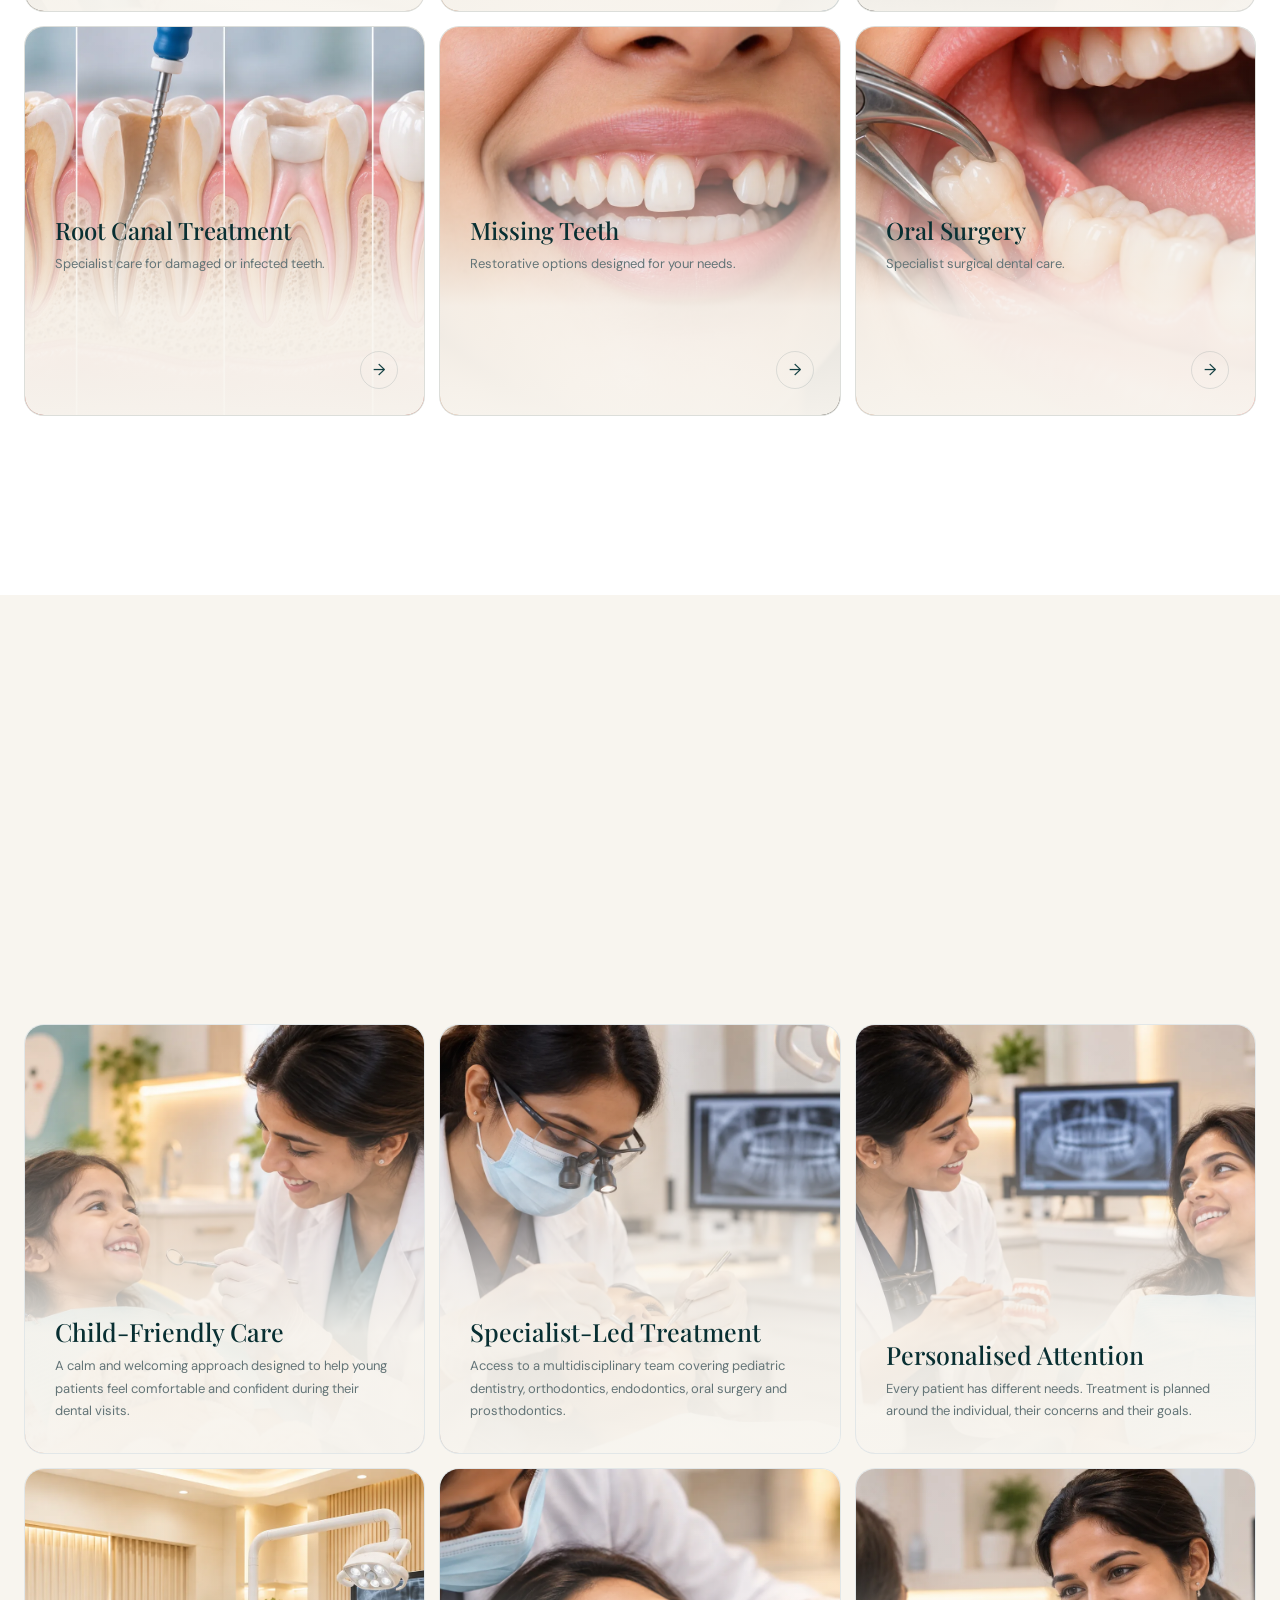
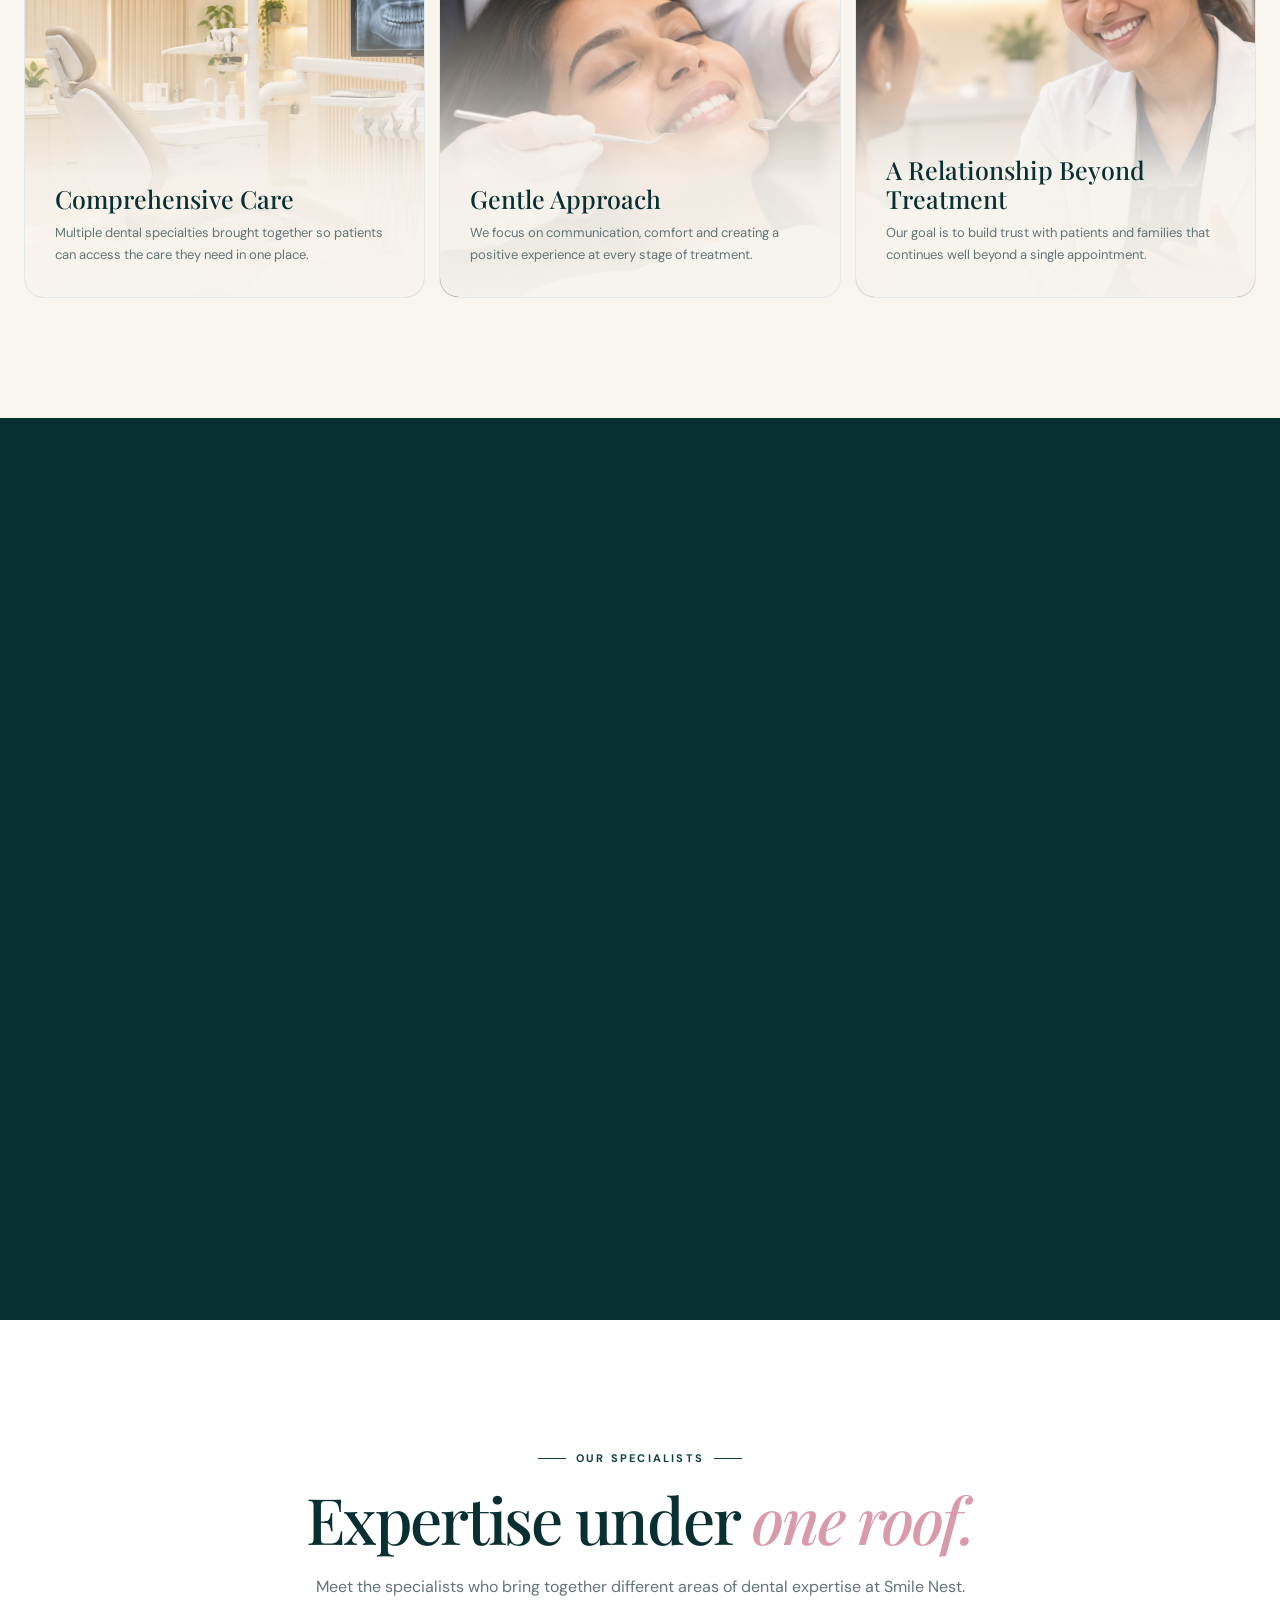
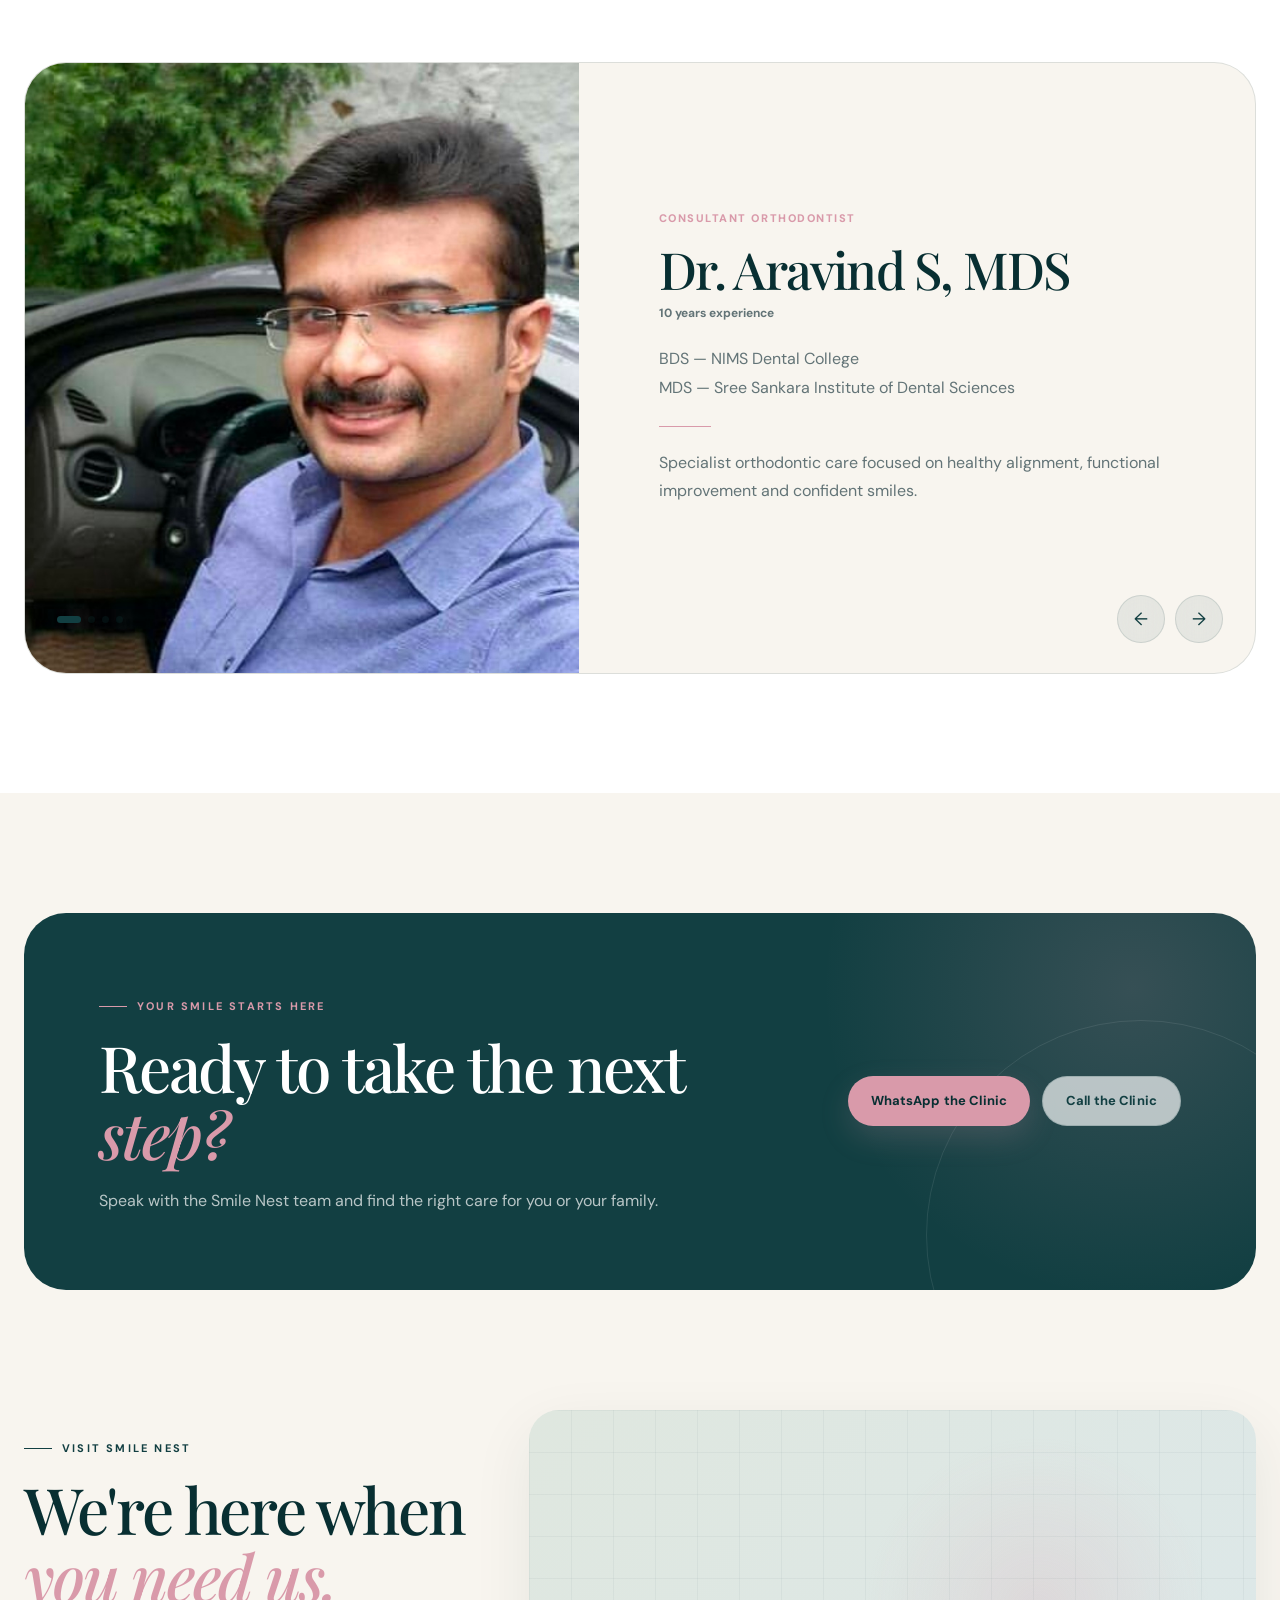
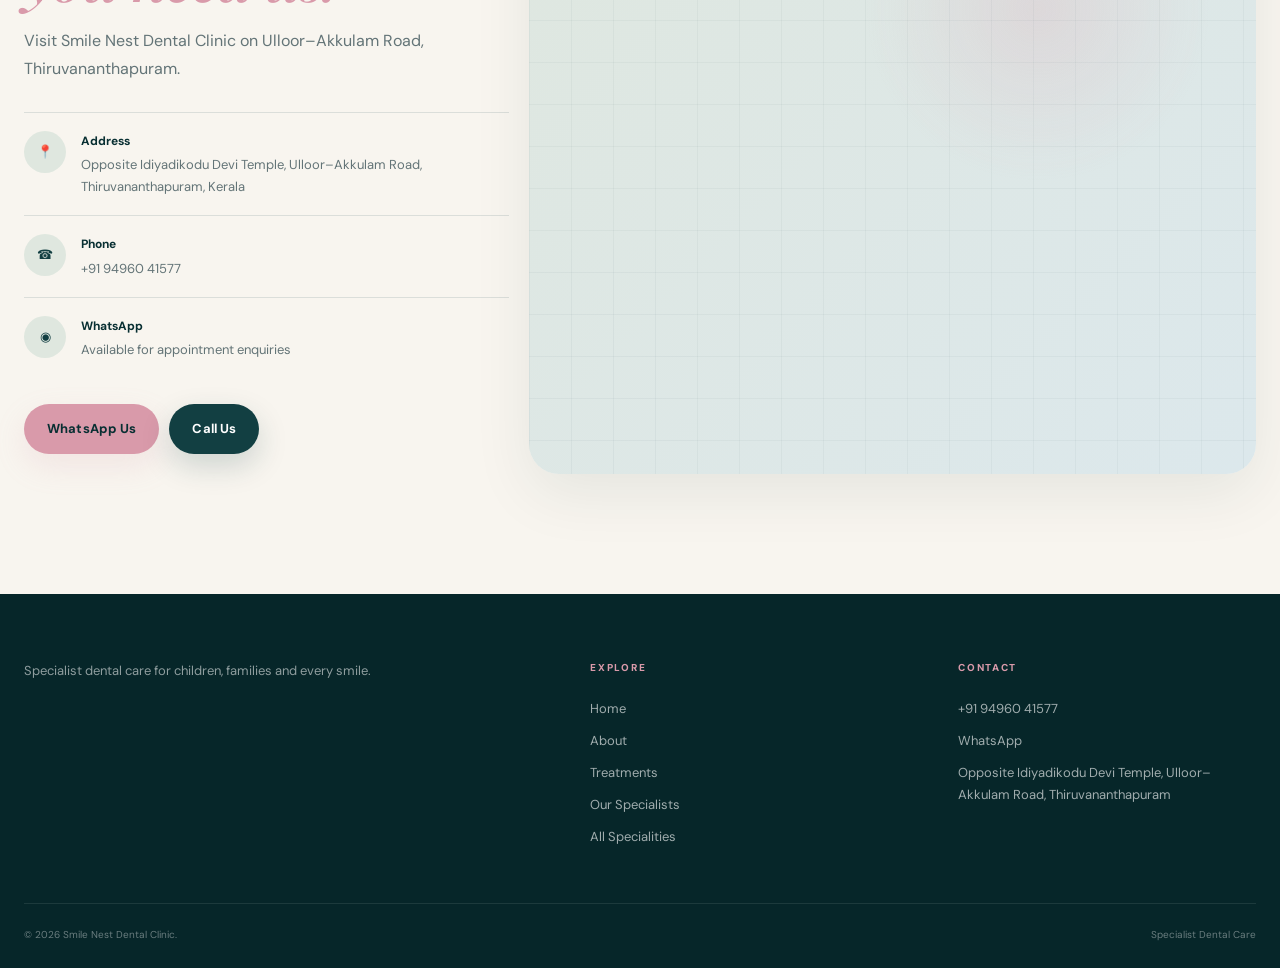
==== commit 6935c1a7: "Rename index-final-seo.html to index.html" ====
--- a/index.html
+++ b/index.html
@@ -1,6 +1,39 @@
 <!DOCTYPE html>
 <html lang="en">
 <head>
+    <script type="application/ld+json">
+{
+  "@context": "https://schema.org",
+  "@type": "Dentist",
+  "@id": "https://smilenestdental.com/#dentist",
+  "name": "Smile Nest Dental Clinic",
+  "url": "https://smilenestdental.com/",
+  "telephone": "+91 9496041577",
+  "image": "https://smilenestdental.com/assets/images/founder/dr-greeshma-sg.jpg.jpeg",
+  "logo": "https://smilenestdental.com/assets/icons/smile-nest-logo.svg",
+  "address": {
+    "@type": "PostalAddress",
+    "streetAddress": "Opposite Idiyadikodu Devi Temple, Ulloor-Akkulam Road",
+    "addressLocality": "Thiruvananthapuram",
+    "addressRegion": "Kerala",
+    "addressCountry": "IN"
+  },
+  "areaServed": "Thiruvananthapuram",
+  "hasMap": "https://maps.app.goo.gl/edNW6udmenznxdMD6"
+}
+</script>
+    <meta name="twitter:image" content="https://smilenestdental.com/assets/images/founder/dr-greeshma-sg.jpg.jpeg">
+    <meta name="twitter:description" content="Smile Nest Dental Clinic in Thiruvananthapuram provides specialist dental care for children, families and patients of all ages.">
+    <meta name="twitter:title" content="Smile Nest Dental Clinic | Specialist Dental Care in Thiruvananthapuram">
+    <meta name="twitter:card" content="summary_large_image">
+    <meta property="og:image" content="https://smilenestdental.com/assets/images/founder/dr-greeshma-sg.jpg.jpeg">
+    <meta property="og:url" content="https://smilenestdental.com/">
+    <meta property="og:description" content="Smile Nest Dental Clinic in Thiruvananthapuram provides specialist dental care for children, families and patients of all ages.">
+    <meta property="og:title" content="Smile Nest Dental Clinic | Specialist Dental Care in Thiruvananthapuram">
+    <meta property="og:type" content="website">
+    <link rel="icon" type="image/svg+xml" href="assets/icons/smile-nest-logo.svg">
+    <meta name="author" content="Smile Nest Dental Clinic">
+    <meta name="robots" content="index, follow">
 
     <meta charset="UTF-8">
 
@@ -8,7 +41,7 @@
         name="viewport"
         content="width=device-width, initial-scale=1.0"
     >
-
+<link rel="canonical" href="https://smilenestdental.com/">
     <meta
         name="description"
         content="Smile Nest Dental Clinic in Thiruvananthapuram provides specialist dental care for children, families and patients of all ages."
@@ -714,7 +747,7 @@
                 class="patient-need-card"
             >
 
-                <span class="patient-need-icon"><img src="assets/images/treatments/child-dent.png" alt="Children's Dentistry"></span>
+                <span class="patient-need-icon"><img src="assets/images/treatments/child-dent.webp" alt="Children's Dentistry"></span>
 
                 <div>
 
@@ -741,7 +774,7 @@
                 class="patient-need-card"
             >
 
-                <span class="patient-need-icon"><img src="assets/images/treatments/braces.png" alt="Braces and Orthodontics"></span>
+                <span class="patient-need-icon"><img src="assets/images/treatments/braces.webp" alt="Braces and Orthodontics"></span>
 
                 <div>
 
